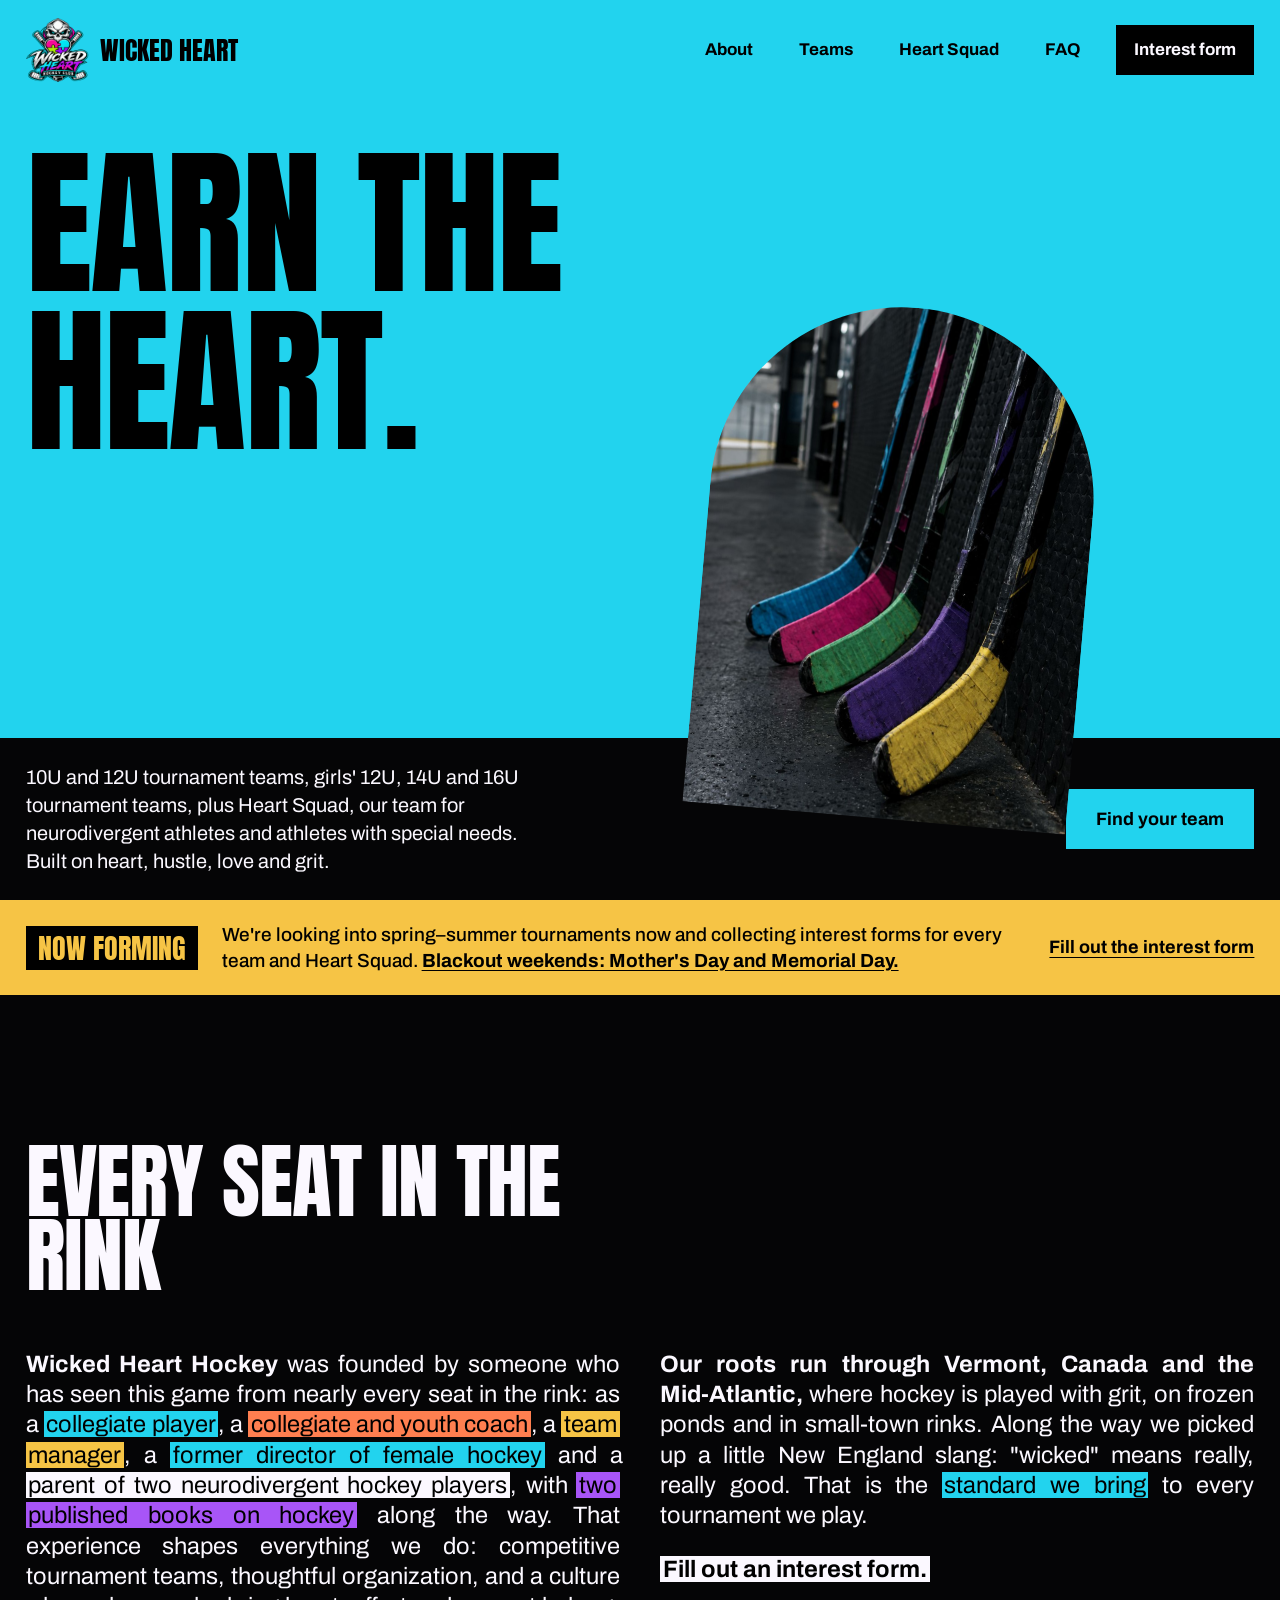
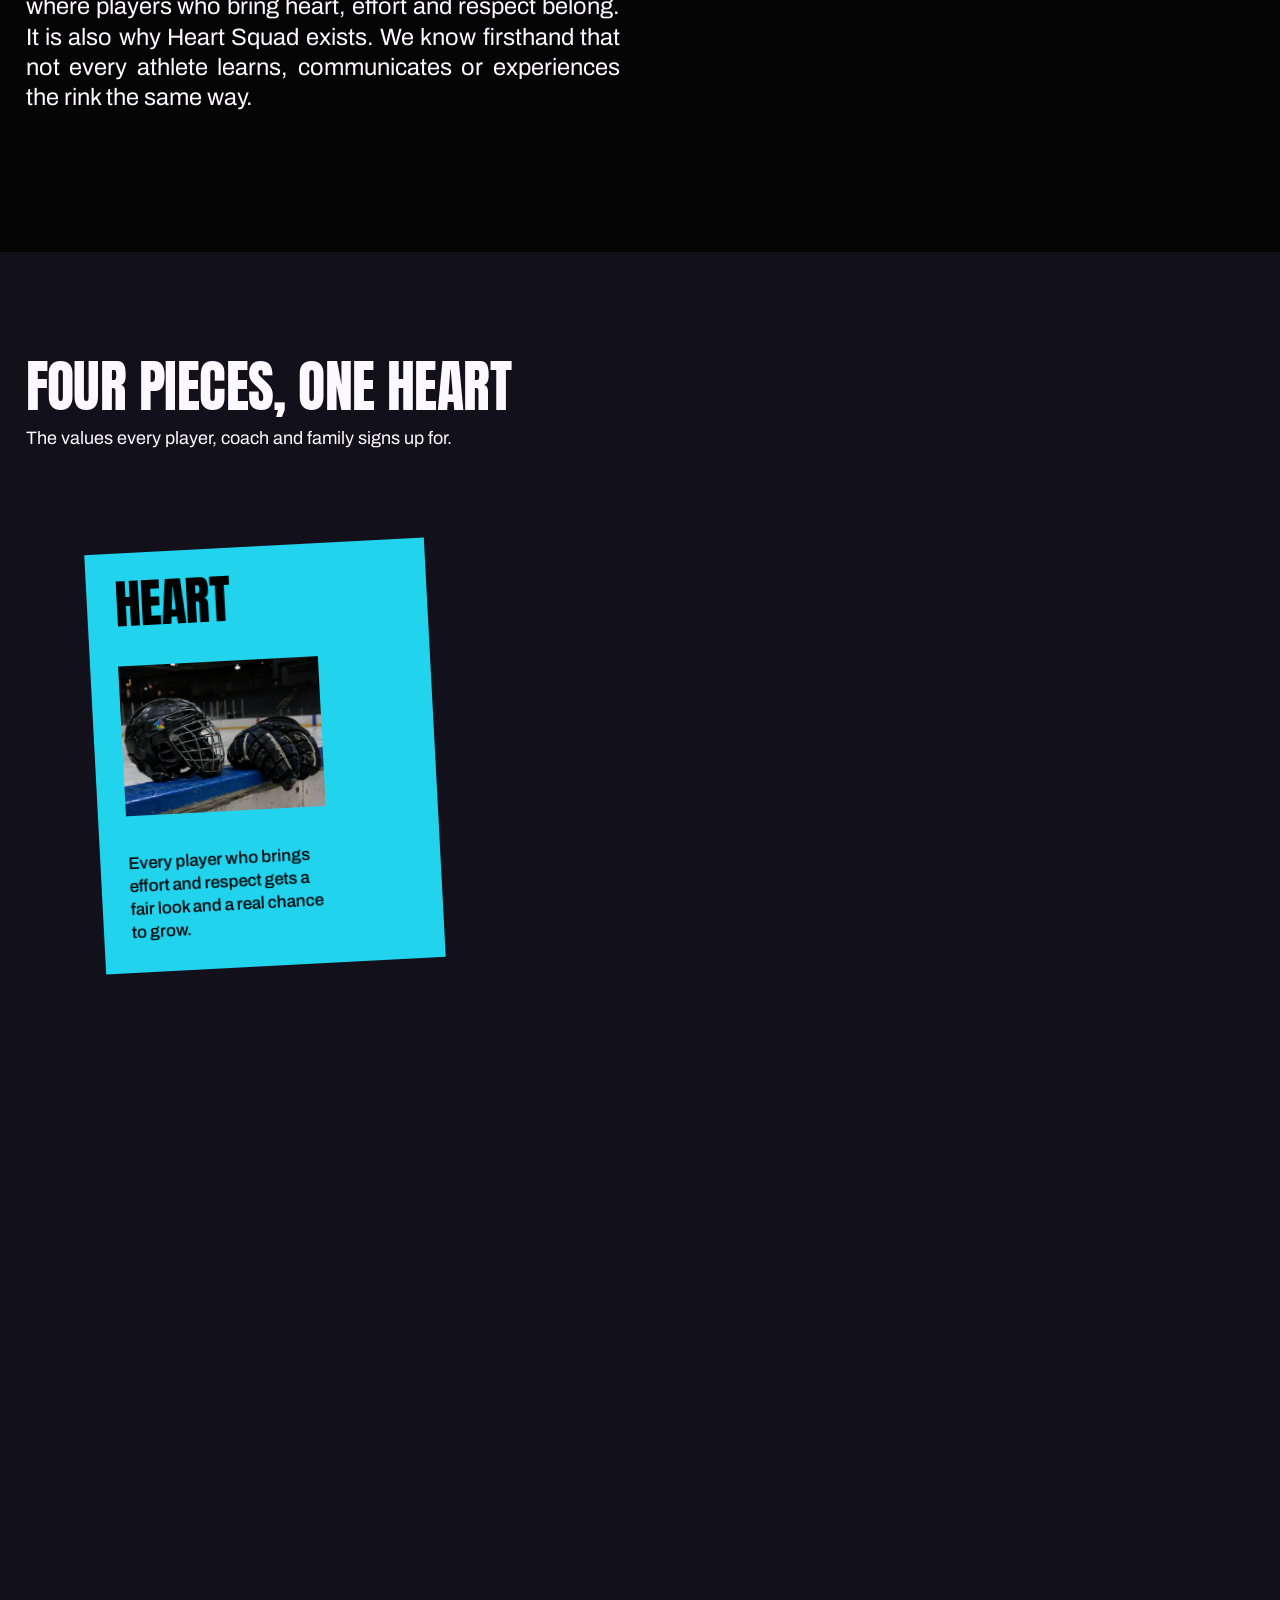
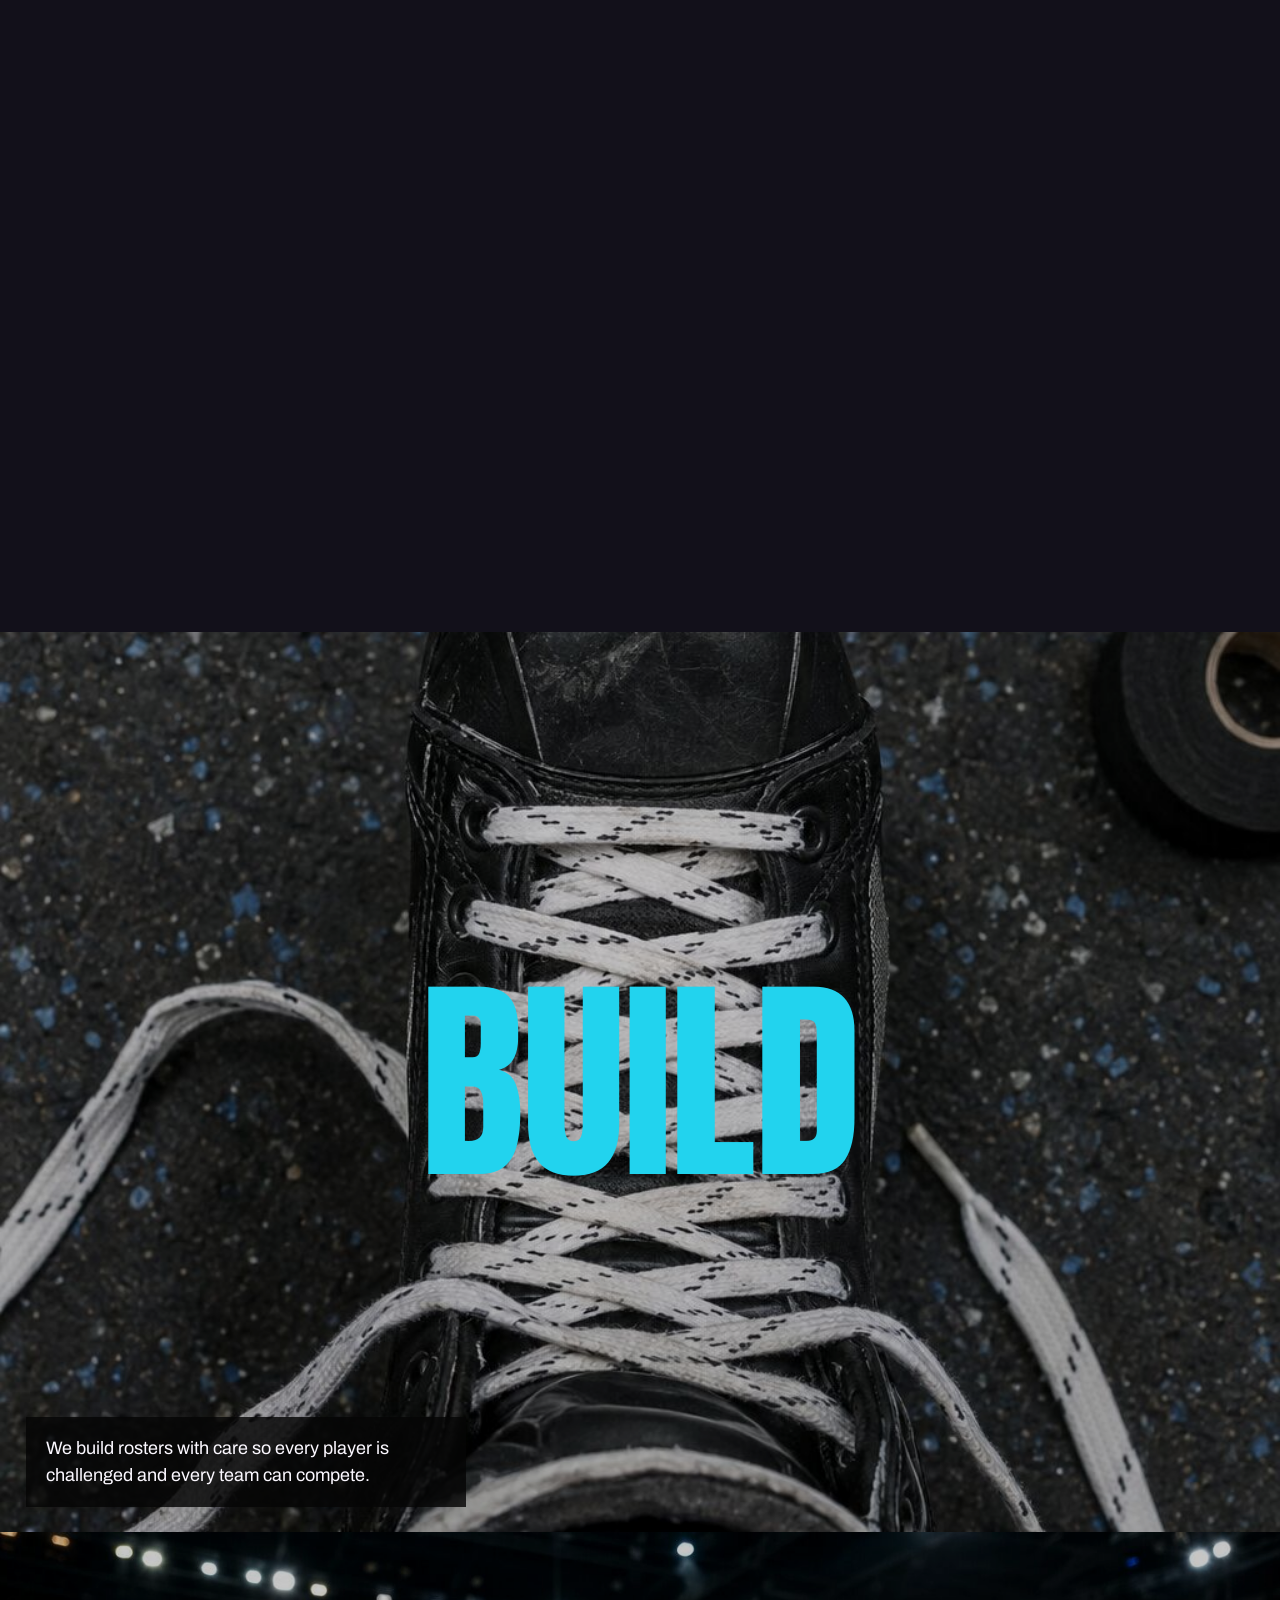
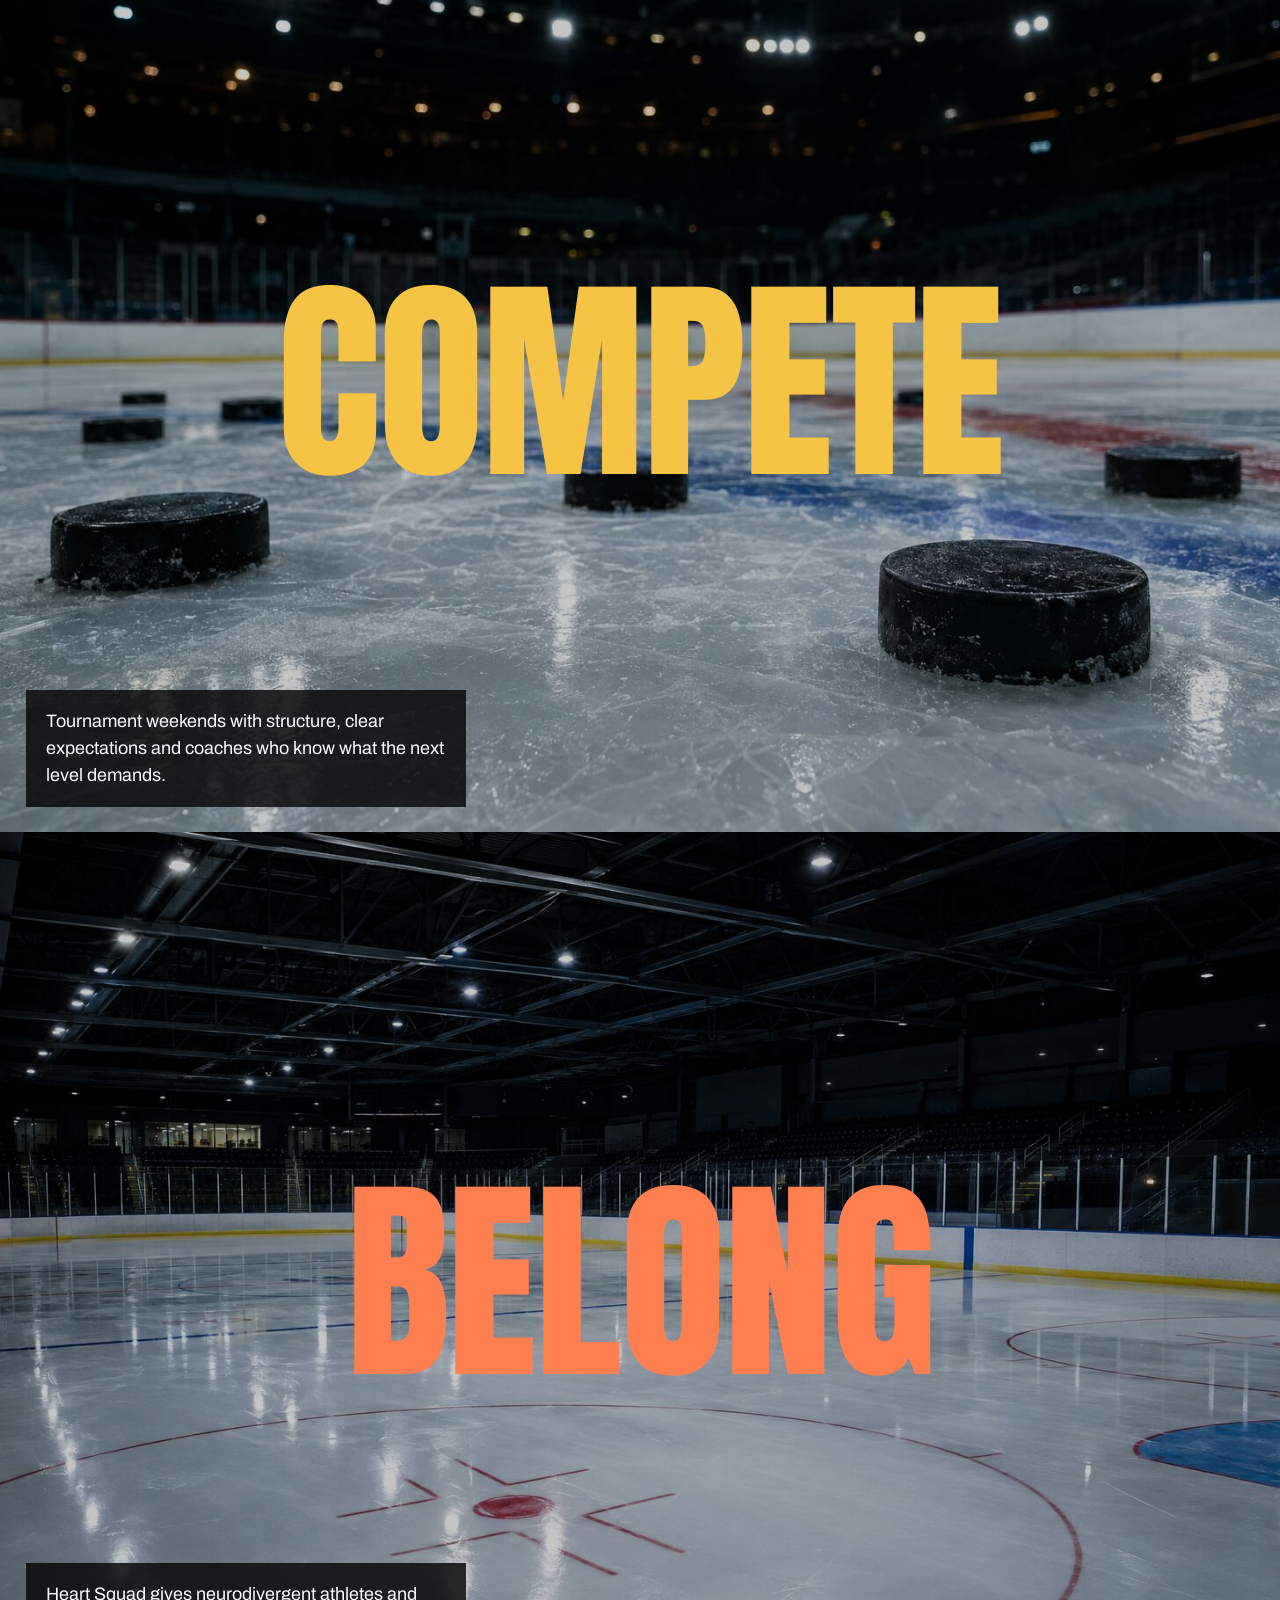
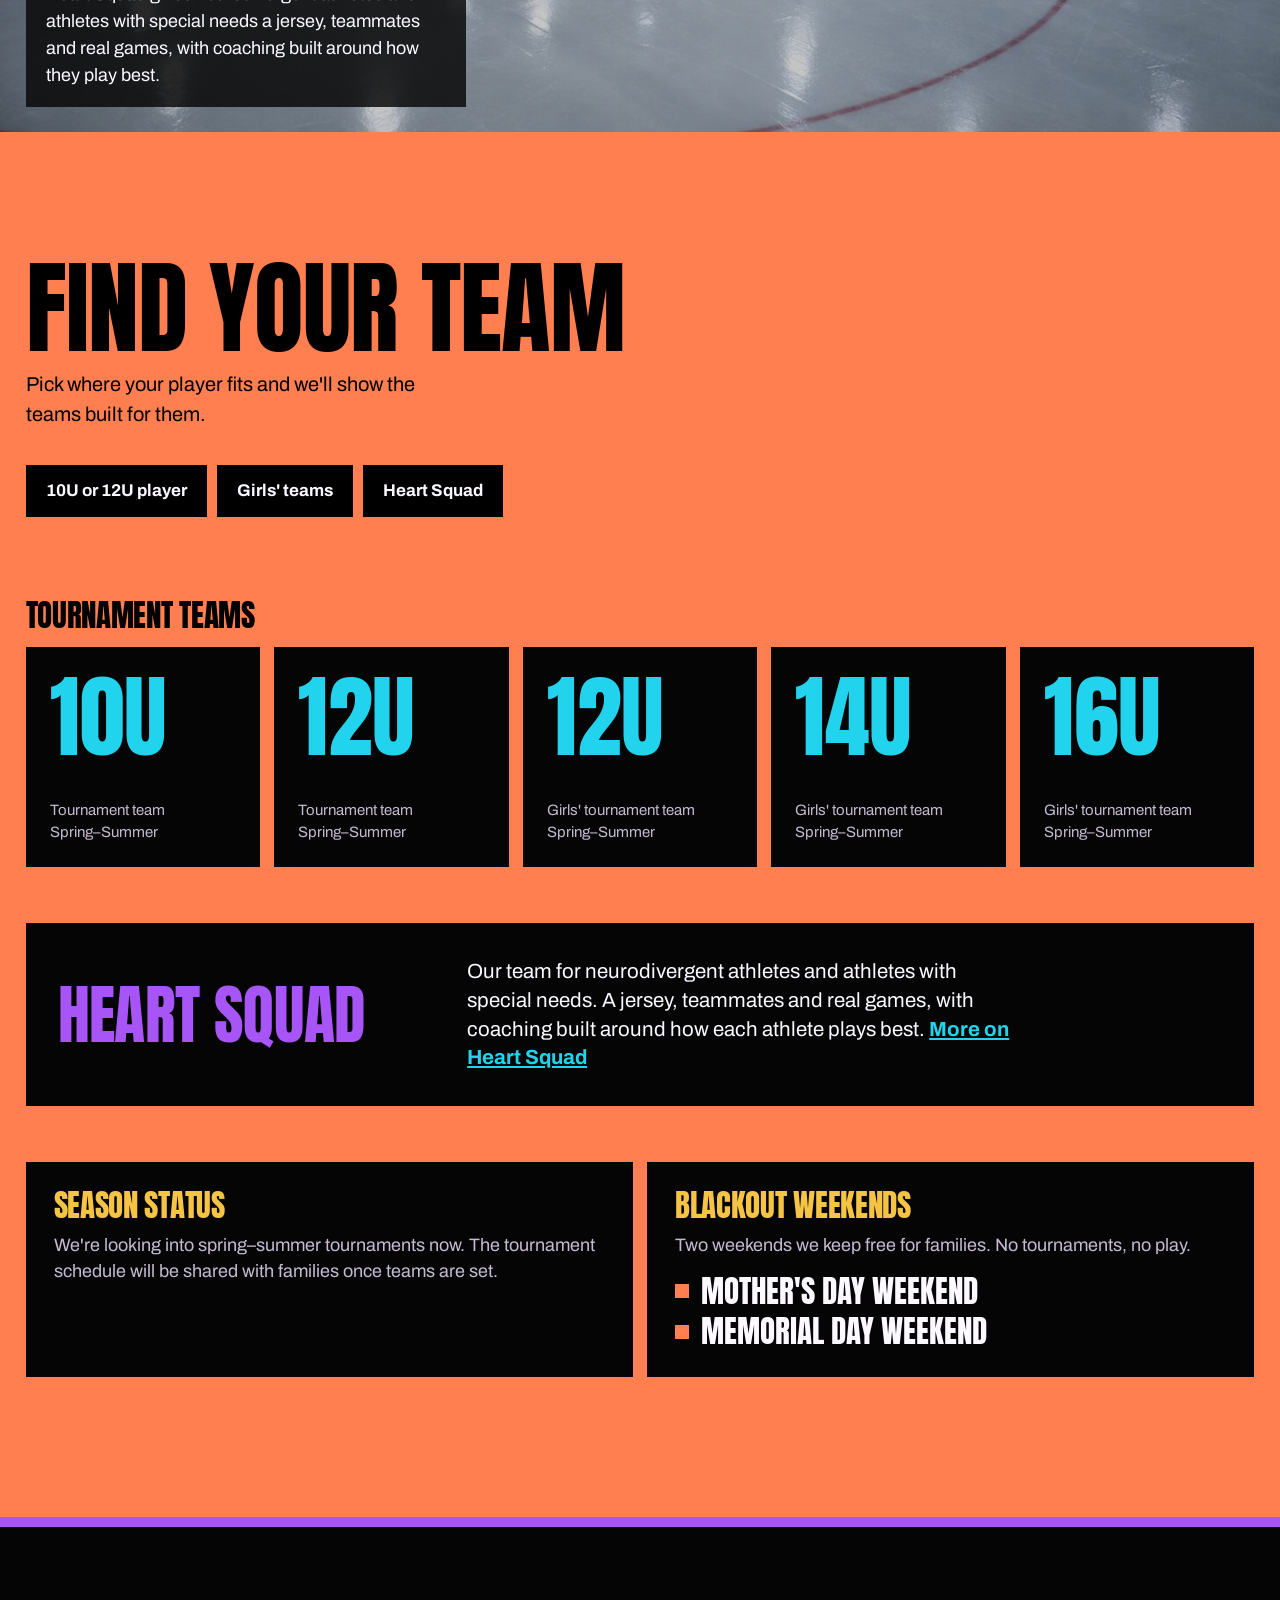
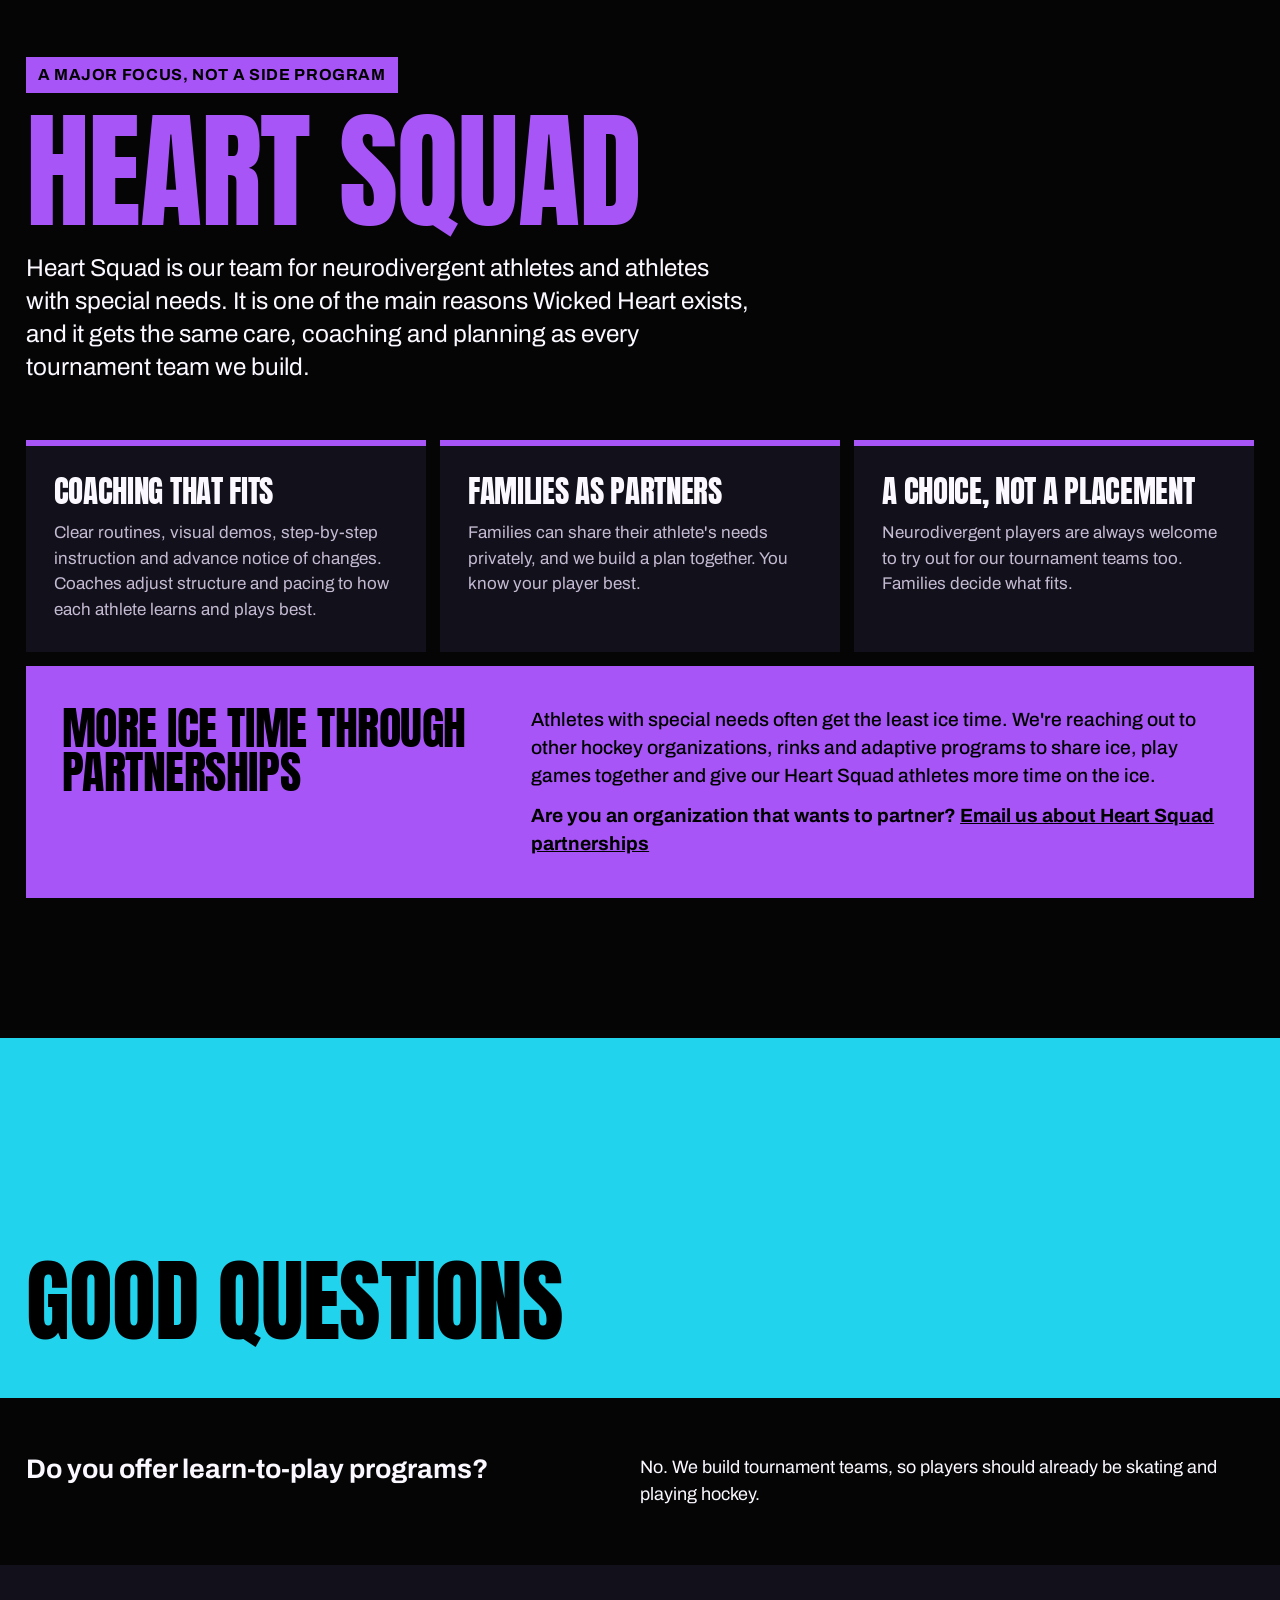
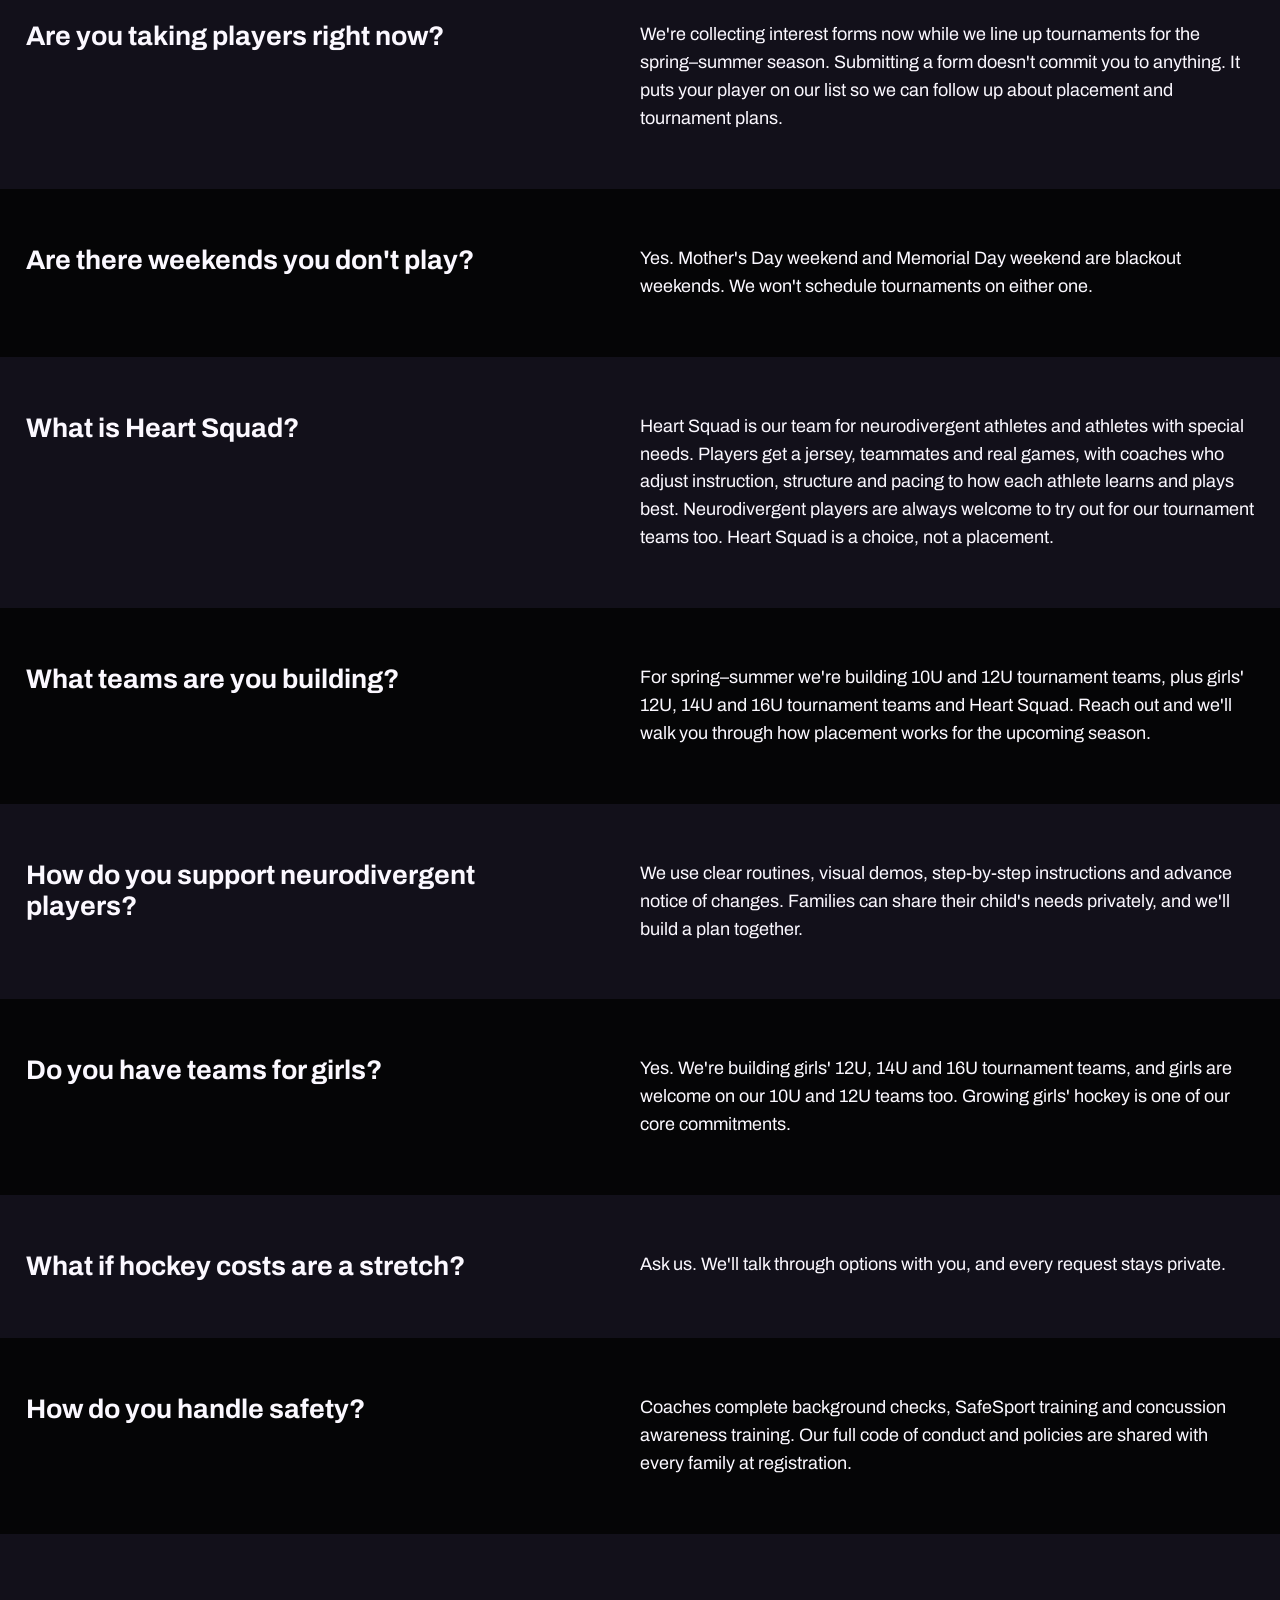
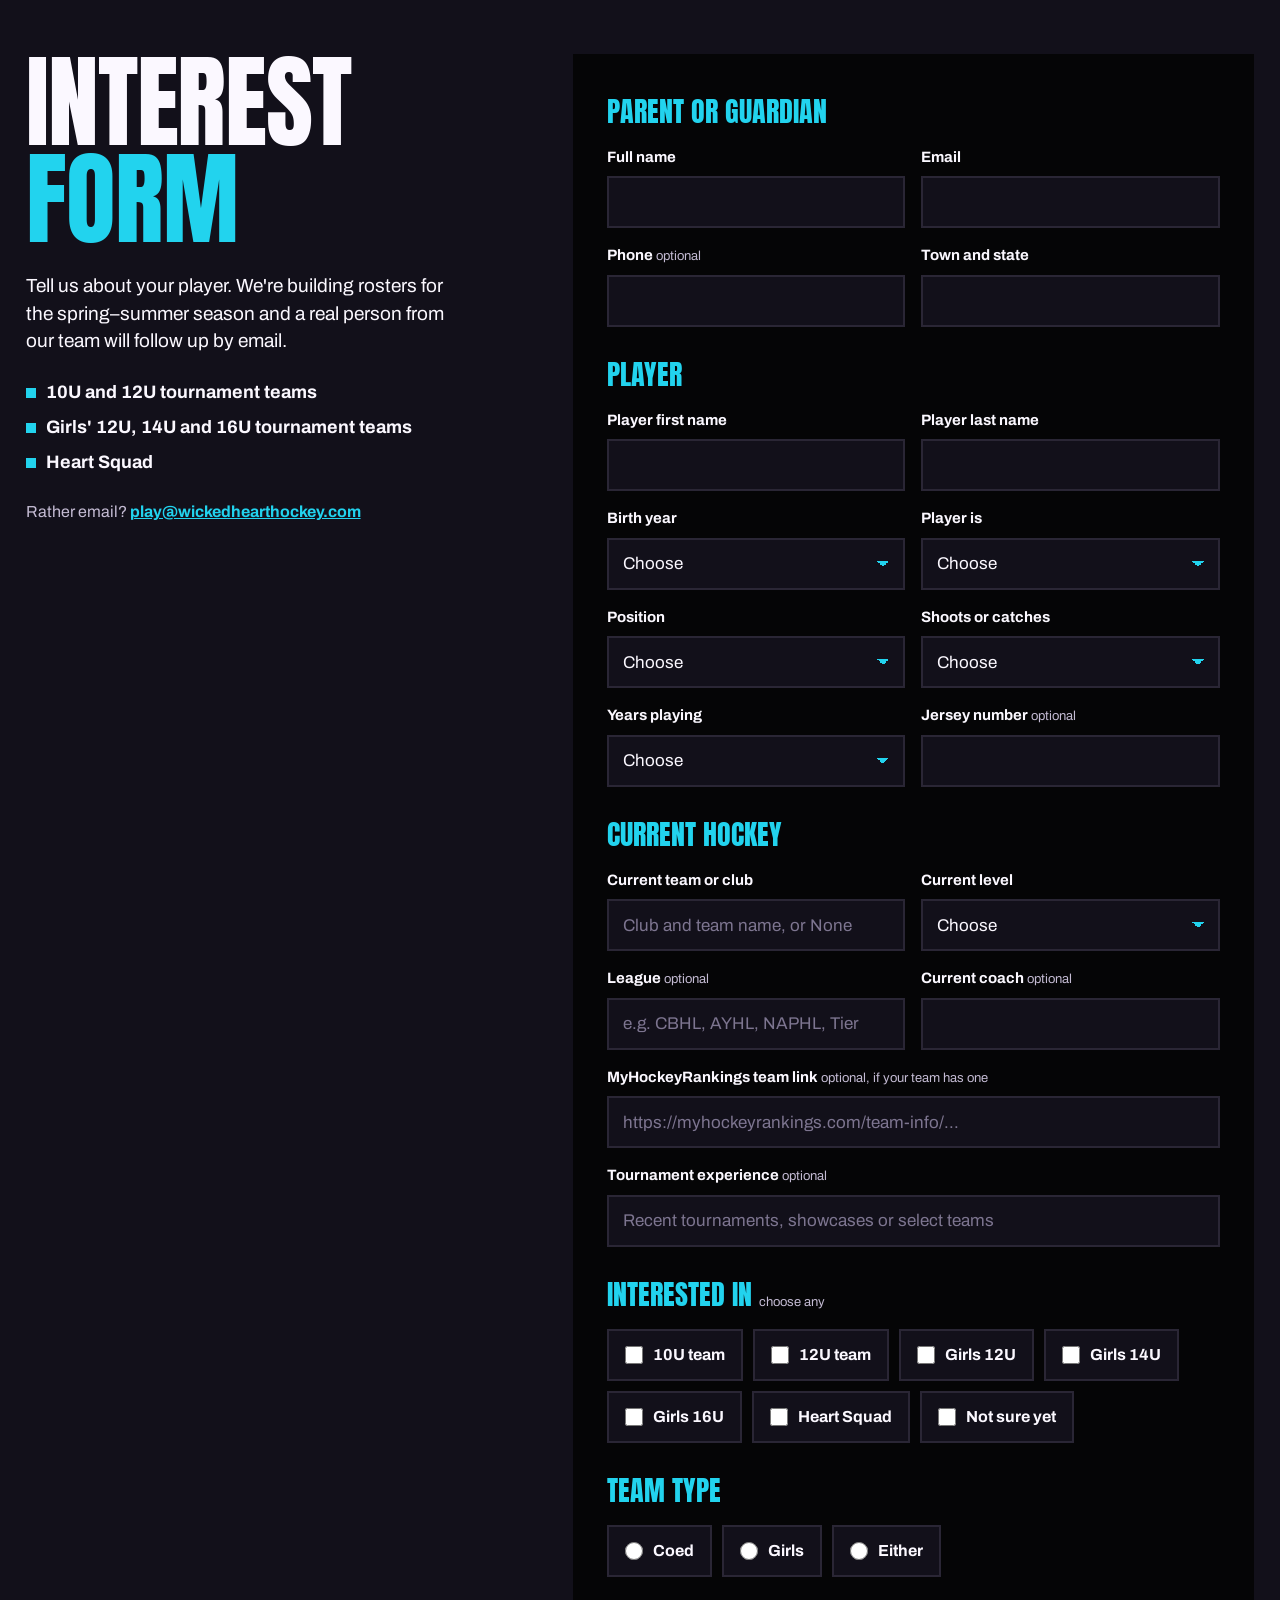
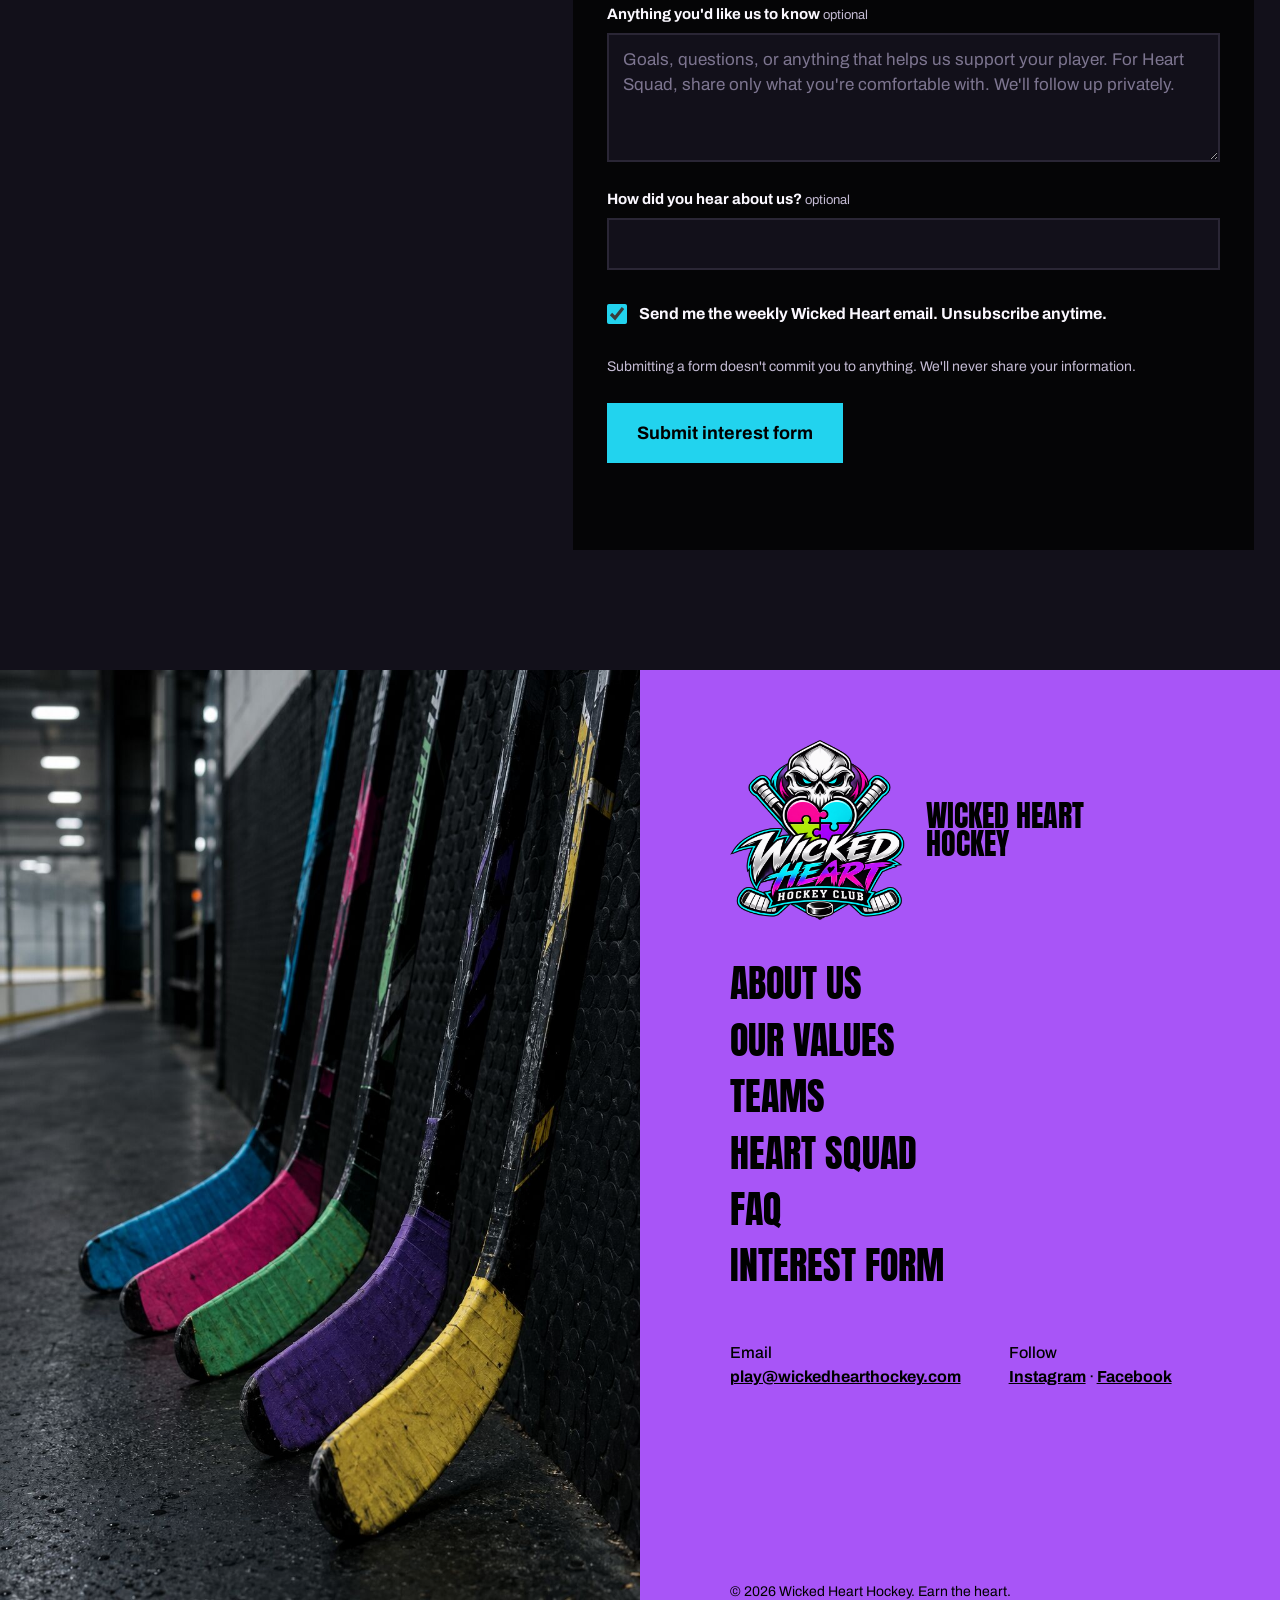
==== index.html @ 5fdd74ec "Interest form: weekly email opt-in and Google Sheet tracker hook Co-authored-by: Perplexity <noreply" ====
<!doctype html>
<html lang="en">
<head>
<meta charset="utf-8">
<meta name="viewport" content="width=device-width, initial-scale=1">
<title>Wicked Heart Hockey · Youth and girls' tournament teams and Heart Squad</title>
<meta name="description" content="Wicked Heart Hockey is an inclusive tournament hockey organization building 10U and 12U tournament teams and girls' 12U, 14U and 16U tournament teams, plus Heart Squad, our team for neurodivergent athletes and athletes with special needs.">
<link rel="icon" href="assets/favicon.png" type="image/png">
<link rel="apple-touch-icon" href="assets/apple-touch-icon.png">
<link rel="preconnect" href="https://fonts.googleapis.com">
<link rel="preconnect" href="https://fonts.gstatic.com" crossorigin>
<link href="https://fonts.googleapis.com/css2?family=Anton&family=Archivo:wght@400;500;700&display=swap" rel="stylesheet">
<link rel="stylesheet" href="styles.css?v=7">
</head>
<body>

<a class="skip" href="#main">Skip to content</a>

<header class="nav" id="top">
  <a class="brand" href="#top" aria-label="Wicked Heart Hockey home">
    <img src="assets/emblem.png" width="56" height="56" alt="">
    <span>Wicked Heart</span>
  </a>
  <nav aria-label="Main">
    <a href="#about">About</a>
    <a href="#programs">Teams</a>
    <a href="#heart-squad">Heart Squad</a>
    <a href="#faq">FAQ</a>
    <a class="nav-cta" href="#join">Interest form</a>
  </nav>
</header>

<main id="main">

<!-- HERO -->
<section class="hero" aria-labelledby="hero-title">
  <div class="hero-field">
    <h1 id="hero-title" class="hero-title"><span>Earn the</span><span>heart.</span></h1>
    <figure class="hero-photo shutter">
      <img src="assets/hero-sticks.jpg" width="1024" height="1536" alt="Youth hockey sticks with blades taped in bright colors">
    </figure>
  </div>
  <div class="hero-band">
    <p>10U and 12U tournament teams, girls' 12U, 14U and 16U tournament teams, plus Heart Squad, our team for neurodivergent athletes and athletes with special needs. Built on heart, hustle, love and grit.</p>
    <a class="btn btn-mag" href="#programs">Find your team</a>
  </div>
</section>

<!-- STATUS -->
<section class="status" aria-label="Where we are right now">
  <p class="status-tag">Now forming</p>
  <p class="status-copy">We're looking into spring–summer tournaments now and collecting interest forms for every team and Heart Squad. <a class="status-inline" href="#season">Blackout weekends: Mother's Day and Memorial Day.</a></p>
  <a class="status-link" href="#join">Fill out the interest form</a>
</section>

<!-- ABOUT THE OWNER -->
<section class="about" id="about" aria-labelledby="about-title">
  <h2 id="about-title" class="about-title">Every seat in the rink</h2>
  <div class="about-cols">
    <p><strong>Wicked Heart Hockey</strong> was founded by someone who has seen this game from nearly every seat in the rink: as a <mark class="hl-cyan">collegiate player</mark>, a <mark class="hl-grn">collegiate and youth coach</mark>, a <mark class="hl-gold">team manager</mark>, a <mark class="hl-cyan">former director of female hockey</mark> and a <mark class="hl-mag">parent of two neurodivergent hockey players</mark>, with <mark class="hl-vio">two published books on hockey</mark> along the way. That experience shapes everything we do: competitive tournament teams, thoughtful organization, and a culture where players who bring heart, effort and respect belong. It is also why Heart Squad exists. We know firsthand that not every athlete learns, communicates or experiences the rink the same way.</p>
    <p><strong>Our roots run through Vermont, Canada and the Mid&#8209;Atlantic,</strong> where hockey is played with grit, on frozen ponds and in small-town rinks. Along the way we picked up a little New England slang: "wicked" means really, really good. That is the <mark class="hl-cyan">standard we bring</mark> to every tournament we play.</p>
    <p class="about-close"><a href="#join"><mark class="hl-mag">Fill out an interest form.</mark></a></p>
  </div>
</section>

<!-- VALUES FAN -->
<section class="values" id="values" aria-labelledby="values-title">
  <div class="values-stage">
    <div class="values-head">
      <h2 id="values-title">Four pieces, one heart</h2>
      <p>The values every player, coach and family signs up for.</p>
    </div>
    <div class="fan">
      <article class="card c-cyan">
        <h3>Heart</h3>
        <img src="assets/gloves-helmet.jpg" width="1536" height="1024" alt="Youth hockey helmet and gloves resting on the boards" loading="lazy">
        <p>Every player who brings effort and respect gets a fair look and a real chance to grow.</p>
      </article>
      <article class="card c-mag">
        <h3>Hustle</h3>
        <img src="assets/ice-pucks.jpg" width="1536" height="1024" alt="Pucks scattered on fresh ice" loading="lazy">
        <p>We give full effort every shift, every game, and so do our coaches.</p>
      </article>
      <article class="card c-grn">
        <h3>Love</h3>
        <img src="assets/skates-bench.jpg" width="1536" height="1024" alt="Small hockey skates on a locker room bench beside tape rolls" loading="lazy">
        <p>Respect for teammates, opponents, officials, families and the game.</p>
      </article>
      <article class="card c-gold">
        <h3>Grit</h3>
        <img src="assets/net-empty.jpg" width="1536" height="1024" alt="An empty hockey net on clean morning ice" loading="lazy">
        <p>We make mistakes, learn from them, and get back up.</p>
      </article>
    </div>
  </div>
</section>

<!-- HOW: VERBS -->
<section class="verbs" aria-label="How we work: build, compete, belong">
  <div class="verb-panel">
    <img src="assets/laces-tying.jpg" width="1024" height="1536" alt="A skate being laced on a locker room mat" loading="lazy">
    <div class="verb-sticky"><h2 class="verb">Build</h2></div>
    <p class="verb-note">We build rosters with care so every player is challenged and every team can compete.</p>
  </div>
  <div class="verb-panel">
    <img src="assets/ice-pucks.jpg" width="1536" height="1024" alt="Pucks on the ice with arena lights behind" loading="lazy">
    <div class="verb-sticky"><h2 class="verb">Compete</h2></div>
    <p class="verb-note">Tournament weekends with structure, clear expectations and coaches who know what the next level demands.</p>
  </div>
  <div class="verb-panel">
    <img src="assets/zamboni-ice.jpg" width="1536" height="1024" alt="An empty rink with freshly resurfaced ice" loading="lazy">
    <div class="verb-sticky"><h2 class="verb">Belong</h2></div>
    <p class="verb-note">Heart Squad gives neurodivergent athletes and athletes with special needs a jersey, teammates and real games, with coaching built around how they play best.</p>
  </div>
</section>

<!-- PROGRAMS + LIVE THING -->
<section class="programs" id="programs" aria-labelledby="programs-title">
  <h2 id="programs-title" class="programs-title">Find your team</h2>
  <p class="programs-lede">Pick where your player fits and we'll show the teams built for them.</p>
  <div class="fit" role="group" aria-label="Where does your player fit">
    <button type="button" class="fit-btn" data-fit="youth" aria-pressed="false">10U or 12U player</button>
    <button type="button" class="fit-btn" data-fit="girls" aria-pressed="false">Girls' teams</button>
    <button type="button" class="fit-btn" data-fit="heart" aria-pressed="false">Heart Squad</button>
  </div>
  <p class="fit-result" aria-live="polite"></p>

  <div class="lineup">
    <h3 class="lineup-head">Tournament teams</h3>
    <ul class="levels">
      <li class="level" data-fits="youth"><span class="lv">10U</span><span class="lv-meta">Tournament team<br><span class="nw">Spring–Summer</span></span></li>
      <li class="level" data-fits="youth"><span class="lv">12U</span><span class="lv-meta">Tournament team<br><span class="nw">Spring–Summer</span></span></li>
      <li class="level" data-fits="girls"><span class="lv">12U</span><span class="lv-meta">Girls' tournament team<br><span class="nw">Spring–Summer</span></span></li>
      <li class="level" data-fits="girls"><span class="lv">14U</span><span class="lv-meta">Girls' tournament team<br><span class="nw">Spring–Summer</span></span></li>
      <li class="level" data-fits="girls"><span class="lv">16U</span><span class="lv-meta">Girls' tournament team<br><span class="nw">Spring–Summer</span></span></li>
    </ul>
    <div class="squad" data-fits="heart">
      <h3 class="squad-name">Heart Squad</h3>
      <p class="squad-copy">Our team for neurodivergent athletes and athletes with special needs. A jersey, teammates and real games, with coaching built around how each athlete plays best. <a href="#heart-squad">More on Heart Squad</a></p>
    </div>
  </div>

  <div class="season" id="season">
    <div class="season-now">
      <h3 class="lineup-head">Season status</h3>
      <p>We're looking into spring–summer tournaments now. The tournament schedule will be shared with families once teams are set.</p>
    </div>
    <div class="season-off">
      <h3 class="lineup-head">Blackout weekends</h3>
      <p>Two weekends we keep free for families. No tournaments, no play.</p>
      <ul class="blackout">
        <li><span class="bo-name">Mother's Day weekend</span></li>
        <li><span class="bo-name">Memorial Day weekend</span></li>
      </ul>
    </div>
  </div>
</section>

<!-- HEART SQUAD -->
<section class="hs" id="heart-squad" aria-labelledby="hs-title">
  <p class="hs-kicker">A major focus, not a side program</p>
  <h2 id="hs-title" class="hs-title">Heart Squad</h2>
  <p class="hs-lede">Heart Squad is our team for neurodivergent athletes and athletes with special needs. It is one of the main reasons Wicked Heart exists, and it gets the same care, coaching and planning as every tournament team we build.</p>
  <div class="hs-grid">
    <article class="hs-card">
      <h3>Coaching that fits</h3>
      <p>Clear routines, visual demos, step-by-step instruction and advance notice of changes. Coaches adjust structure and pacing to how each athlete learns and plays best.</p>
    </article>
    <article class="hs-card">
      <h3>Families as partners</h3>
      <p>Families can share their athlete's needs privately, and we build a plan together. You know your player best.</p>
    </article>
    <article class="hs-card">
      <h3>A choice, not a placement</h3>
      <p>Neurodivergent players are always welcome to try out for our tournament teams too. Families decide what fits.</p>
    </article>
  </div>
  <div class="hs-ice">
    <h3>More ice time through partnerships</h3>
    <p>Athletes with special needs often get the least ice time. We're reaching out to other hockey organizations, rinks and adaptive programs to share ice, play games together and give our Heart Squad athletes more time on the ice.</p>
    <p class="hs-ask">Are you an organization that wants to partner? <a href="mailto:play@wickedhearthockey.com?subject=Heart%20Squad%20partnership">Email us about Heart Squad partnerships</a></p>
  </div>
</section>

<!-- FAQ -->
<section class="faq" id="faq" aria-labelledby="faq-title">
  <div class="band band-head"><h2 id="faq-title">Good questions</h2></div>
  <div class="band"><h3>Do you offer learn-to-play programs?</h3><p>No. We build tournament teams, so players should already be skating and playing hockey.</p></div>
  <div class="band alt"><h3>Are you taking players right now?</h3><p>We're collecting interest forms now while we line up tournaments for the spring–summer season. Submitting a form doesn't commit you to anything. It puts your player on our list so we can follow up about placement and tournament plans.</p></div>
  <div class="band"><h3>Are there weekends you don't play?</h3><p>Yes. Mother's Day weekend and Memorial Day weekend are blackout weekends. We won't schedule tournaments on either one.</p></div>
  <div class="band alt"><h3>What is Heart Squad?</h3><p>Heart Squad is our team for neurodivergent athletes and athletes with special needs. Players get a jersey, teammates and real games, with coaches who adjust instruction, structure and pacing to how each athlete learns and plays best. Neurodivergent players are always welcome to try out for our tournament teams too. Heart Squad is a choice, not a placement.</p></div>
  <div class="band"><h3>What teams are you building?</h3><p>For spring–summer we're building 10U and 12U tournament teams, plus girls' 12U, 14U and 16U tournament teams and Heart Squad. Reach out and we'll walk you through how placement works for the upcoming season.</p></div>
  <div class="band alt"><h3>How do you support neurodivergent players?</h3><p>We use clear routines, visual demos, step-by-step instructions and advance notice of changes. Families can share their child's needs privately, and we'll build a plan together.</p></div>
  <div class="band"><h3>Do you have teams for girls?</h3><p>Yes. We're building girls' 12U, 14U and 16U tournament teams, and girls are welcome on our 10U and 12U teams too. Growing girls' hockey is one of our core commitments.</p></div>
  <div class="band alt"><h3>What if hockey costs are a stretch?</h3><p>Ask us. We'll talk through options with you, and every request stays private.</p></div>
  <div class="band"><h3>How do you handle safety?</h3><p>Coaches complete background checks, SafeSport training and concussion awareness training. Our full code of conduct and policies are shared with every family at registration.</p></div>
</section>

<!-- INTEREST FORM -->
<section class="join" id="join" aria-labelledby="join-title">
  <div class="join-intro">
    <h2 id="join-title" class="join-title"><span>Interest</span><span>form</span></h2>
    <p>Tell us about your player. We're building rosters for the spring–summer season and a real person from our team will follow up by email.</p>
    <ul class="join-points">
      <li>10U and 12U tournament teams</li>
      <li>Girls' 12U, 14U and 16U tournament teams</li>
      <li>Heart Squad</li>
    </ul>
    <p class="join-alt">Rather email? <a href="mailto:play@wickedhearthockey.com?subject=Question%20for%20Wicked%20Heart%20Hockey">play@wickedhearthockey.com</a></p>
  </div>

  <form class="iform" id="interest-form" action="https://api.web3forms.com/submit" method="POST" novalidate>
    <input type="hidden" name="access_key" value="e94993a8-abda-4c5a-8e32-c7b70a61166a">
    <input type="hidden" name="subject" value="New interest form: Wicked Heart Hockey">
    <input type="hidden" name="from_name" value="Wicked Heart Hockey website">
    <input type="hidden" name="redirect" value="https://wickedhearthockey.com/?sent=1#thanks">
    <input type="checkbox" name="botcheck" class="hp" tabindex="-1" autocomplete="off" aria-hidden="true">

    <fieldset>
      <legend>Parent or guardian</legend>
      <div class="row2">
        <label>Full name<input name="Parent name" type="text" autocomplete="name" required></label>
        <label>Email<input name="email" type="email" autocomplete="email" required></label>
      </div>
      <div class="row2">
        <label><span class="lb">Phone <span class="opt">optional</span></span><input name="Phone" type="tel" autocomplete="tel"></label>
        <label>Town and state<input name="Town and state" type="text" autocomplete="address-level2" required></label>
      </div>
    </fieldset>

    <fieldset>
      <legend>Player</legend>
      <div class="row2">
        <label>Player first name<input name="Player first name" type="text" required></label>
        <label>Player last name<input name="Player last name" type="text" required></label>
      </div>
      <div class="row2">
        <label>Birth year
          <select name="Birth year" required>
            <option value="">Choose</option>
            <option>2008</option><option>2009</option><option>2010</option><option>2011</option><option>2012</option><option>2013</option><option>2014</option><option>2015</option><option>2016</option><option>2017</option><option>2018</option><option>2019</option>
          </select>
        </label>
        <label>Player is
          <select name="Player gender" required>
            <option value="">Choose</option>
            <option>Boy</option><option>Girl</option><option>Prefer not to say</option>
          </select>
        </label>
      </div>
      <div class="row2">
        <label>Position
          <select name="Position" required>
            <option value="">Choose</option>
            <option>Forward</option><option>Defense</option><option>Goalie</option><option>Plays multiple</option>
          </select>
        </label>
        <label>Shoots or catches
          <select name="Shoots" required>
            <option value="">Choose</option>
            <option>Left</option><option>Right</option>
          </select>
        </label>
      </div>
      <div class="row2">
        <label>Years playing
          <select name="Years playing" required>
            <option value="">Choose</option>
            <option>1–2</option><option>3–4</option><option>5–6</option><option>7+</option>
          </select>
        </label>
        <label><span class="lb">Jersey number <span class="opt">optional</span></span><input name="Jersey number" type="text" inputmode="numeric" maxlength="3"></label>
      </div>
    </fieldset>

    <fieldset>
      <legend>Current hockey</legend>
      <div class="row2">
        <label>Current team or club<input name="Current team" type="text" placeholder="Club and team name, or None" required></label>
        <label>Current level
          <select name="Current level" required>
            <option value="">Choose</option>
            <option>AAA</option><option>AA</option><option>A</option><option>B</option><option>House or rec</option><option>Adaptive or special needs program</option><option>Not on a team right now</option>
          </select>
        </label>
      </div>
      <div class="row2">
        <label><span class="lb">League <span class="opt">optional</span></span><input name="League" type="text" placeholder="e.g. CBHL, AYHL, NAPHL, Tier"></label>
        <label><span class="lb">Current coach <span class="opt">optional</span></span><input name="Current coach" type="text"></label>
      </div>
      <label class="full" id="mhr-wrap"><span class="lb">MyHockeyRankings team link <span class="opt" id="mhr-opt">optional, if your team has one</span></span><input name="MyHockeyRankings link" id="mhr" type="text" inputmode="url" placeholder="https://myhockeyrankings.com/team-info/..."></label>
      <label class="full"><span class="lb">Tournament experience <span class="opt">optional</span></span><input name="Tournament experience" type="text" placeholder="Recent tournaments, showcases or select teams"></label>
    </fieldset>

    <fieldset class="chips">
      <legend>Interested in <span class="opt">choose any</span></legend>
      <label class="chip"><input type="checkbox" name="Interested in" value="10U team">10U team</label>
      <label class="chip"><input type="checkbox" name="Interested in" value="12U team">12U team</label>
      <label class="chip"><input type="checkbox" name="Interested in" value="Girls 12U">Girls 12U</label>
      <label class="chip"><input type="checkbox" name="Interested in" value="Girls 14U">Girls 14U</label>
      <label class="chip"><input type="checkbox" name="Interested in" value="Girls 16U">Girls 16U</label>
      <label class="chip"><input type="checkbox" name="Interested in" value="Heart Squad">Heart Squad</label>
      <label class="chip"><input type="checkbox" name="Interested in" value="Not sure yet">Not sure yet</label>
    </fieldset>

    <fieldset class="chips">
      <legend>Team type</legend>
      <label class="chip"><input type="radio" name="Team type" value="Coed" required>Coed</label>
      <label class="chip"><input type="radio" name="Team type" value="Girls">Girls</label>
      <label class="chip"><input type="radio" name="Team type" value="Either">Either</label>
    </fieldset>

    <label class="full"><span class="lb">Anything you'd like us to know <span class="opt">optional</span></span>
      <textarea name="Notes" rows="4" placeholder="Goals, questions, or anything that helps us support your player. For Heart Squad, share only what you're comfortable with. We'll follow up privately."></textarea>
    </label>

    <label class="full"><span class="lb">How did you hear about us? <span class="opt">optional</span></span><input name="How they heard" type="text"></label>

    <label class="consent"><input type="checkbox" name="Email updates" value="Yes" checked><span>Send me the weekly Wicked Heart email. Unsubscribe anytime.</span></label>

    <p class="form-note">Submitting a form doesn't commit you to anything. We'll never share your information.</p>
    <button class="btn btn-mag" type="submit">Submit interest form</button>
    <p class="form-status" role="status" aria-live="polite"></p>
  </form>
</section>

</main>

<footer class="foot">
  <div class="foot-photo"><img src="assets/hero-sticks.jpg" width="1024" height="1536" alt="Taped hockey stick blades in every color" loading="lazy"></div>
  <div class="foot-menu">
    <a class="foot-logo" href="#top" aria-label="Wicked Heart Hockey, back to top"><img src="assets/emblem.png" width="180" height="180" alt="Wicked Heart Hockey Club emblem"><span>Wicked Heart<br>Hockey</span></a>
    <nav aria-label="Footer">
      <a href="#about">About us</a>
      <a href="#values">Our values</a>
      <a href="#programs">Teams</a>
      <a href="#heart-squad">Heart Squad</a>
      <a href="#faq">FAQ</a>
      <a href="#join">Interest form</a>
    </nav>
    <div class="foot-blocks">
      <p>Email<br><a href="mailto:play@wickedhearthockey.com">play@wickedhearthockey.com</a></p>
      <p>Follow<br><a href="https://www.instagram.com/wickedhearthockeyclub" target="_blank" rel="noopener">Instagram</a> · <a href="https://www.facebook.com/wickedhearthockeyclub" target="_blank" rel="noopener">Facebook</a></p>
    </div>
    <p class="legal">© 2026 Wicked Heart Hockey. Earn the heart.</p>
  </div>
</footer>

<script src="main.js?v=8"></script>
</body>
</html>
---- styles.css ----
:root{
  --bg:#050506; --ink:#fbf8ff; --soft:#c4bbd3; --raise:#12101a;
  --cyan:#22d3ee; --mag:#ec4899; --grn:#ff7f50; --vio:#a855f7; /* taste-skill-ignore: Puck It brand violet */ --gold:#f6c445;
  --display:"Anton", Impact, "Arial Narrow", sans-serif;
  --text:"Archivo", Arial, Helvetica, sans-serif;
  --m:clamp(16px, 2vw, 28px);
  --ease:cubic-bezier(.2,.7,.1,1);
}
*{box-sizing:border-box;margin:0;padding:0}
html{scroll-behavior:smooth;-webkit-text-size-adjust:100%}
body{background:var(--bg);color:var(--ink);font-family:var(--text);font-size:18px;line-height:1.5;overflow-x:hidden}
img{display:block;max-width:100%;height:auto}
a{color:inherit}
:focus-visible{outline:3px solid var(--gold);outline-offset:3px}
.sr-only{position:absolute;width:1px;height:1px;overflow:hidden;clip:rect(0 0 0 0);white-space:nowrap}
.skip{position:absolute;left:-999px;top:8px;background:var(--gold);color:#000;padding:10px 14px;z-index:50}
.skip:focus{left:8px}
h1,h2,h3{font-family:var(--display);font-weight:400;text-transform:uppercase;letter-spacing:-.01em;line-height:.9}

/* buttons */
.btn{display:inline-flex;align-items:center;justify-content:center;min-height:60px;padding:0 30px;font-family:var(--text);font-weight:700;font-size:18px;text-decoration:none;color:#000;border:0;cursor:pointer;transition:transform .18s var(--ease), background-color .18s}
.btn:hover{transform:translateY(-3px)}
.btn:active{transform:translateY(1px) scale(.98)}
.btn-mag{background:var(--cyan)} .btn-mag:hover{background:#67e8f9}
.btn-cyan{background:var(--cyan)} .btn-cyan:hover{background:#67e8f9}

/* nav */
.nav{position:absolute;top:0;left:0;right:0;z-index:20;display:flex;justify-content:space-between;align-items:center;padding:18px var(--m)}
.brand{display:flex;align-items:center;gap:10px;text-decoration:none;font-family:var(--display);font-size:26px;text-transform:uppercase;color:#000}
.brand img{width:64px;height:64px;display:block}
.nav nav{display:flex;gap:26px;align-items:center}
.nav nav a{text-decoration:none;font-weight:700;color:#000;font-size:17px;transition:opacity .15s}
.nav nav a:hover{opacity:.6}
.nav nav a:not(.nav-cta){background:var(--cyan);padding:8px 10px}
.nav .nav-cta{background:#000;color:var(--ink);padding:12px 18px}
.nav .nav-cta:hover{opacity:1;background:#1d1a26}

/* hero */
.hero{position:relative;isolation:isolate;min-height:100svh;display:grid;grid-template-rows:82fr 18fr;overflow:hidden}
.hero-field{background:var(--cyan);position:relative}
.hero-title{position:relative;z-index:1;color:#000;font-size:clamp(80px,12.6vw,200px);line-height:.98;padding:16vh var(--m) 0;display:flex;flex-direction:column}
.hero-photo{position:absolute;z-index:2;right:15vw;bottom:-9vh;width:30vw;aspect-ratio:3/4;transform:rotate(5deg)}
.hero-photo img{width:100%;height:100%;object-fit:cover;border-radius:999px 999px 0 0;aspect-ratio:3/4}
.hero-band{background:var(--bg);display:flex;align-items:center;justify-content:space-between;gap:24px;padding:20px var(--m) 20px;position:relative;z-index:1}
.hero-band .btn{position:relative;z-index:3}
.hero-band p{max-width:46ch;font-size:20px;line-height:1.4}

/* about */
.about{padding:150px var(--m) 140px}
.about-title{font-size:clamp(48px,6.4vw,104px);margin-bottom:56px;max-width:14ch}
.about-cols{columns:2;column-gap:40px;font-size:clamp(20px,1.85vw,28px);line-height:1.28;color:var(--ink)}
.about-cols p{text-align:justify;hyphens:auto;break-inside:avoid}
.about-cols strong{font-weight:700}
.about-cols p+p{margin-top:1em}
mark{color:#000;padding:0 .12em;-webkit-box-decoration-break:clone;box-decoration-break:clone}
.hl-cyan{background:var(--cyan)} .hl-mag{background:#fbf8ff} .hl-grn{background:var(--grn)} .hl-gold{background:var(--gold)} .hl-vio{background:var(--vio)}
.about-close{margin-top:1em;text-align:left!important;font-weight:700}
.about-close a{text-decoration:none}
.about-close a:hover mark{background:var(--ink)}

/* values fan */
.values{position:relative;height:220svh;background:var(--raise)}
.values-stage{position:sticky;top:0;height:100svh;overflow:hidden;padding:110px var(--m) 40px}
.values-head{max-width:900px}
.values-head h2{font-size:clamp(40px,4.4vw,68px)}
.values-head p{margin-top:12px;font-size:18px}
.fan{position:absolute;left:50%;top:56%;width:1090px;height:420px;transform:translate(-50%,-50%)}
.card{position:absolute;top:0;width:340px;height:420px;padding:28px;color:#000;display:flex;flex-direction:column;justify-content:space-between;transition:transform .7s var(--ease), opacity .5s;will-change:transform}
.card h3{font-size:52px;max-width:200px}
.card img{width:200px;aspect-ratio:4/3;object-fit:cover}
.card p{font-size:17px;line-height:1.35;max-width:200px;font-weight:500}
.c-cyan{background:var(--cyan)} .c-mag{background:var(--vio)} .c-grn{background:var(--grn)} .c-gold{background:var(--gold)}
.card:nth-child(1){left:0;transform:rotate(-3deg)}
.card:nth-child(2){left:250px;transform:rotate(2deg)}
.card:nth-child(3){left:500px;transform:rotate(-2deg)}
.card:nth-child(4){left:750px;transform:rotate(3deg)}
.js .card.pending{transform:translateY(110vh) rotate(8deg);opacity:0}
.js .card:nth-child(1).pending{transform:none;opacity:1}

/* verbs */
.verb-panel{position:relative;height:100svh;overflow:hidden;background:#000}
.verb-panel>img{position:absolute;inset:0;width:100%;height:100%;object-fit:cover;opacity:.78;transform:scale(1.06);transition:transform 6s linear}
.verb-panel.in>img{transform:scale(1)}
.verb-sticky{position:absolute;inset:0;display:flex;align-items:center;justify-content:center}
.verb{font-size:clamp(96px,17vw,300px);color:var(--ink);line-height:1}
.verb-panel:nth-child(1) .verb{color:var(--cyan)}
.verb-panel:nth-child(2) .verb{color:var(--gold)}
.verb-panel:nth-child(3) .verb{color:var(--grn)}
.verb-note{position:absolute;left:var(--m);bottom:var(--m);max-width:44ch;font-size:18px;background:rgba(5,5,6,.82);padding:18px 20px}

/* programs */
.programs{background:var(--grn);color:#000;padding:130px var(--m) 140px}
.programs-title{font-size:clamp(56px,8vw,128px)}
.programs-lede{font-size:20px;margin-top:14px;max-width:40ch}
.fit{display:flex;flex-wrap:wrap;gap:10px;margin-top:36px}
.fit-btn{font:700 17px var(--text);background:#000;color:var(--ink);border:0;min-height:52px;padding:0 20px;cursor:pointer;transition:transform .15s var(--ease), background-color .15s}
.fit-btn:hover{transform:translateY(-2px)}
.fit-btn[aria-pressed="true"]{background:var(--cyan);color:#000}
.fit-result{min-height:1.5em;margin-top:18px;font-size:18px;font-weight:700}
.fit-result a{color:#000}
.lineup{margin-top:40px}
.lineup-head{font-family:var(--display);font-weight:400;text-transform:uppercase;font-size:clamp(26px,2.4vw,36px);margin:56px 0 18px}
.lineup-head:first-child{margin-top:12px}
.levels{list-style:none;margin:0;padding:0;display:grid;grid-template-columns:repeat(5,1fr);gap:14px}
.level,.squad{background:#050506;color:#fbf8ff;transition:opacity .25s,transform .25s,box-shadow .25s}
.level{padding:26px 24px 24px;display:flex;flex-direction:column;justify-content:space-between;min-height:220px}
.lv{font-family:var(--display);font-size:clamp(72px,7vw,112px);line-height:1;color:var(--cyan)}
.lv-meta{font-size:15px;line-height:1.45;color:#c4bbd3;margin-top:24px}
.nw{white-space:nowrap}
.squad{margin-top:56px;padding:34px 32px;display:grid;grid-template-columns:minmax(220px,1fr) 2fr;gap:32px;align-items:center}
.squad-name{font-weight:400;font-family:var(--display);text-transform:uppercase;font-size:clamp(48px,5vw,80px);line-height:1;color:var(--vio)}
.squad-copy{font-size:clamp(18px,1.6vw,23px);line-height:1.4;max-width:46ch}
.lineup.filtering [data-fits]:not(.match){opacity:.3}
.lineup [data-fits].match{outline:4px solid var(--cyan);outline-offset:-4px}

/* faq */
.faq .band{display:grid;grid-template-columns:5fr 1fr 6fr;padding:56px var(--m);background:var(--bg)}
.faq .band.alt{background:var(--raise)}
.faq .band h3{grid-column:1;font-family:var(--text);text-transform:none;font-weight:700;font-size:clamp(24px,2.1vw,32px);line-height:1.15;letter-spacing:0}
.faq .band p{grid-column:3;font-size:18px;line-height:1.55}
.faq .band-head{background:var(--cyan);color:#000;min-height:40svh;display:flex;align-items:flex-end}
.faq .band-head h2{font-size:clamp(56px,7vw,120px)}

/* cta */
.cta{min-height:100svh;background:var(--bg);display:flex;flex-direction:column;justify-content:space-between;align-items:center;padding:40px var(--m) 32px;text-align:center}
.cta-title{display:contents}
.cta-title span{font-family:var(--display);font-size:clamp(96px,11vw,170px);line-height:1;color:var(--ink)}
.cta-title span:last-child{color:var(--cyan)}
.cta-row{display:flex;align-items:center;gap:40px}
.cta-row .btn{min-width:220px}
.or{color:var(--soft);font-size:18px}
.cta-note{color:var(--soft);font-size:16px}
.cta-title span:first-child{order:0}.cta-mid{order:1}.cta-title span:last-child{order:2}
.cta-mid{display:flex;flex-direction:column;align-items:center;gap:20px}

/* footer */
.foot{display:grid;grid-template-columns:1fr 1fr;min-height:100svh;background:var(--vio);color:#000}
.foot-photo{overflow:hidden}
.foot-photo img{width:100%;height:100%;object-fit:cover;object-position:50% 70%}
.foot-menu{padding:70px var(--m) 28px 7vw;display:flex;flex-direction:column}
.foot-logo{display:flex;align-items:center;gap:16px;margin-bottom:44px;text-decoration:none;font-family:var(--display);text-transform:uppercase;font-size:30px;line-height:.95}
.foot-logo img{width:180px;height:180px;display:block}
.foot-menu nav{display:flex;flex-direction:column;gap:18px}
.foot-menu nav a{font-family:var(--display);text-transform:uppercase;font-size:clamp(34px,3vw,52px);line-height:1;text-decoration:none;transition:transform .2s var(--ease), opacity .2s}
.foot-menu nav:hover a{opacity:.55}
.foot-menu nav a:hover{opacity:1;transform:translateX(12px)}
.foot-blocks{display:flex;gap:48px;margin-top:56px;font-size:16px;font-weight:500}
.foot-blocks a{font-weight:700}
.legal{margin-top:auto;padding-top:40px;font-size:14px}

/* reveal */
.js .rv{opacity:0;transform:translateY(24px);transition:opacity .7s var(--ease), transform .7s var(--ease)}
.js .rv.in{opacity:1;transform:none}
.shutter img{clip-path:inset(100% 0 0 0);transform:scale(1.12);transition:clip-path 1.1s var(--ease), transform 1.4s var(--ease)}
.shutter.open img{clip-path:inset(0 0 0 0);transform:scale(1)}

@media (prefers-reduced-motion:reduce){
  *{transition:none!important;scroll-behavior:auto!important}
  .js .rv{opacity:1;transform:none}
  .shutter img{clip-path:none;transform:none}
  .js .card.pending{transform:none;opacity:1}
}

/* tablet */
@media (max-width:1180px){
  .hero-photo{right:var(--m);bottom:22vh;width:34vw}
  .values{height:auto}
  .values-stage{position:static;height:auto;padding:110px 0 100px}
  .values-head{padding:0 var(--m)}
  .fan{position:static;transform:none;width:auto;height:auto;display:flex;gap:16px;overflow-x:auto;scroll-snap-type:x mandatory;padding:36px var(--m) 10px}
  .card{position:relative;left:auto!important;transform:none!important;opacity:1!important;flex:0 0 min(82vw,340px);scroll-snap-align:start}
}
/* phone */
@media (max-width:760px){
  body{font-size:17px}
  .nav nav a:not(.nav-cta){display:none}
  .brand{font-size:22px}
  .hero{grid-template-rows:74fr 26fr}
  .hero-title{font-size:19vw;padding-top:15vh}
  .hero-photo{width:54vw;right:-8vw;top:auto;bottom:4vh}

  .hero-band{flex-direction:column;align-items:stretch;justify-content:center;padding:22px 16px}
  .hero-band p{font-size:18px}
  .hero-band .btn{width:100%}
  .about{padding:100px 18px}
  .about-cols{columns:1;font-size:20px;line-height:1.3}
  .about-cols p{text-align:left;hyphens:manual}
  .about-close{margin-top:24px}
  .about-close a{display:block}
  .verb{font-size:24vw}
  .verb-note{left:0;right:0;bottom:0;max-width:none;font-size:16px;padding:18px 16px}
  .programs{padding:90px 16px 100px}
  .programs-title{font-size:15vw}
  .levels{grid-template-columns:1fr 1fr;gap:10px}
  .level{min-height:170px;padding:20px 18px}
  .level:last-child{grid-column:1/-1;min-height:130px}
  .lv{font-size:64px}
  .lv-meta{font-size:13px}
  .squad{grid-template-columns:1fr;gap:14px;padding:26px 22px;margin-top:36px}
  .squad-name{font-size:44px}
  .fit-btn{flex:1 1 calc(50% - 10px);font-size:15px;padding:0 10px}
  .faq .band{display:block;padding:32px 20px}
  .faq .band h3{font-size:22px;margin-bottom:12px}
  .faq .band p{font-size:17px}
  .faq .band-head{min-height:30svh}
  .faq .band-head h2{font-size:13vw}
  .cta-title span{font-size:18vw}
  .cta-row{flex-direction:column;gap:12px;width:72%;margin:0 auto}
  .cta-row .btn{width:100%;min-width:0}
  .cta-mid{width:100%}
  .cta{min-height:80svh}
  .foot{grid-template-columns:1fr}
  .foot-photo{height:50svh}
  .foot-menu{padding:48px 16px 24px}
  .foot-menu nav a{font-size:8vw}
  .foot-blocks{flex-direction:column;gap:18px}
}

/* status strip */
.status{background:var(--gold);color:#000;display:flex;align-items:center;gap:24px;padding:22px var(--m);flex-wrap:wrap}
.status-tag{font-family:var(--display);text-transform:uppercase;font-size:28px;line-height:1;background:#000;color:var(--gold);padding:8px 12px}
.status-copy{flex:1 1 420px;font-size:19px;font-weight:500;line-height:1.35}
.status-link{font-weight:700;text-decoration:underline;text-underline-offset:4px;white-space:nowrap}
.status-inline{display:inline-block;font-weight:700;color:#000;text-decoration:underline;text-underline-offset:3px}
.status-link:hover{text-decoration-thickness:3px}

/* season notes */
.season{margin-top:56px;display:grid;grid-template-columns:1fr 1fr;gap:14px}
.season>div{background:#050506;color:var(--ink);padding:30px 28px}
.season .lineup-head{margin:0 0 12px;color:var(--gold)}
.season p{font-size:18px;line-height:1.45;color:var(--soft)}
.blackout{list-style:none;margin-top:18px;display:flex;flex-direction:column;gap:10px}
.blackout li{display:flex;align-items:center;gap:12px;font-family:var(--display);text-transform:uppercase;font-size:clamp(26px,2.4vw,36px);line-height:1}
.blackout li::before{content:"";flex:0 0 14px;height:14px;background:var(--grn)}
.squad-copy a{color:var(--cyan);font-weight:700}

/* heart squad */
.hs{background:var(--bg);padding:130px var(--m) 140px;border-top:10px solid var(--vio)}
.hs-kicker{display:inline-block;background:var(--vio);color:#000;font-weight:700;font-size:16px;padding:6px 12px;text-transform:uppercase;letter-spacing:.04em}
.hs-title{font-size:clamp(64px,10vw,170px);color:var(--vio);margin-top:20px}
.hs-lede{font-size:clamp(20px,1.9vw,27px);line-height:1.35;max-width:52ch;margin-top:24px}
.hs-grid{display:grid;grid-template-columns:repeat(3,1fr);gap:14px;margin-top:56px}
.hs-card{background:var(--raise);padding:30px 28px;border-top:6px solid var(--vio)}
.hs-card h3{font-size:clamp(28px,2.4vw,38px);margin-bottom:14px;line-height:1}
.hs-card p{font-size:17px;line-height:1.5;color:var(--soft)}
.hs-ice{margin-top:14px;background:var(--vio);color:#000;padding:40px 36px;display:grid;grid-template-columns:minmax(260px,1fr) 1.6fr;gap:12px 40px;align-items:start}
.hs-ice h3{font-size:clamp(36px,3.6vw,58px);line-height:.95;grid-row:span 2}
.hs-ice p{font-size:clamp(18px,1.5vw,21px);line-height:1.45;font-weight:500}
.hs-ask{font-weight:700!important}
.hs-ask a{color:#000}

/* interest form */
.join{background:var(--raise);padding:120px var(--m);display:grid;grid-template-columns:5fr 7fr;gap:60px;align-items:start}
.join-intro{position:sticky;top:40px}
.join-title{display:flex;flex-direction:column;font-size:clamp(72px,8vw,140px);line-height:.95}
.join-title span:last-child{color:var(--cyan)}
.join-intro>p{font-size:19px;line-height:1.45;margin-top:24px;max-width:40ch;color:var(--ink)}
.join-points{list-style:none;margin-top:24px;display:flex;flex-direction:column;gap:8px}
.join-points li{font-weight:700;padding-left:20px;position:relative}
.join-points li::before{content:"";position:absolute;left:0;top:.5em;width:10px;height:10px;background:var(--cyan)}
.join-alt{color:var(--soft)!important;font-size:16px!important}
.join-alt a{color:var(--cyan);font-weight:700}
.iform{background:var(--bg);padding:36px 34px;display:flex;flex-direction:column;gap:26px}
.iform fieldset{border:0;display:flex;flex-direction:column;gap:16px}
.iform legend{font-family:var(--display);text-transform:uppercase;font-size:28px;margin-bottom:14px;color:var(--cyan)}
.row2{display:grid;grid-template-columns:1fr 1fr;gap:16px}
.iform label{display:flex;flex-direction:column;gap:8px;font-weight:700;font-size:15px}
.opt{font-weight:400;color:var(--soft);font-size:13px;font-family:var(--text);text-transform:none}
.iform input[type=text],.iform input[type=email],.iform input[type=tel],.iform input[type=url],.iform select,.iform textarea{font:400 17px var(--text);color:var(--ink);background:var(--raise);border:2px solid #2a2635;border-radius:0;padding:13px 14px;min-height:52px;width:100%;transition:border-color .15s}
.iform textarea{resize:vertical;min-height:120px;line-height:1.45}
.iform select{appearance:none;background-image:linear-gradient(45deg,transparent 50%,var(--cyan) 50%),linear-gradient(135deg,var(--cyan) 50%,transparent 50%);background-position:calc(100% - 20px) 50%,calc(100% - 14px) 50%;background-size:6px 6px;background-repeat:no-repeat;padding-right:40px}
.iform input:focus,.iform select:focus,.iform textarea:focus{outline:none;border-color:var(--cyan)}
.iform ::placeholder{color:#7d7590}
.chips{flex-direction:row!important;flex-wrap:wrap;gap:10px!important}
.chips legend{width:100%}
.chip{white-space:nowrap;flex-direction:row!important;align-items:center;gap:10px!important;background:var(--raise);border:2px solid #2a2635;padding:12px 16px;min-height:50px;cursor:pointer;font-size:16px!important}
.chip input{accent-color:var(--cyan);width:18px;height:18px;margin:0}
.chip:has(input:checked){border-color:var(--cyan);background:#0c2a31}
.chip:has(input:focus-visible){outline:3px solid var(--gold);outline-offset:2px}
.full{width:100%}
.hp{position:absolute;left:-9999px;width:1px;height:1px;opacity:0}
.consent{display:flex!important;flex-direction:row!important;align-items:flex-start;gap:12px!important;font-size:16px!important;cursor:pointer;margin:6px 0 4px}
.consent input{accent-color:var(--cyan);width:20px;height:20px;margin:2px 0 0;flex:none}
.consent input:focus-visible{outline:3px solid var(--gold);outline-offset:2px}
.form-note{font-size:14px;color:var(--soft)}
.iform .btn{align-self:flex-start}
.iform .btn:disabled{opacity:.6;cursor:default;transform:none}
.form-status{font-weight:700;min-height:1.4em}
.form-status.ok{color:var(--cyan)}
.form-status.err{color:var(--grn)}
.form-status a{color:inherit}
.iform.sent fieldset,.iform.sent .full{opacity:.5}

@media (max-width:1180px){
  .join{grid-template-columns:1fr;gap:40px}
  .join-intro{position:static}
  .hs-grid{grid-template-columns:1fr 1fr}
  .hs-grid .hs-card:last-child{grid-column:span 2}
}
@media (max-width:760px){
  .status{flex-direction:column;align-items:flex-start;gap:12px;padding:22px 16px}
  .status-tag{font-size:22px}
  .status-copy{flex:none;font-size:17px}
  .season{grid-template-columns:1fr;margin-top:36px}
  .season>div{padding:24px 22px}
  .hs{padding:90px 16px 100px}
  .hs-title{font-size:19vw}
  .hs-grid{grid-template-columns:1fr;margin-top:36px}
  .hs-grid .hs-card:last-child{grid-column:auto}
  .hs-ice{grid-template-columns:1fr;padding:28px 22px}
  .hs-ice h3{grid-row:auto}
  .join{padding:90px 16px}
  .join-title{font-size:20vw}
  .iform{padding:26px 18px}
  .row2{grid-template-columns:1fr}
  .chip{flex:1 1 calc(50% - 10px)}
  .iform .btn{width:100%}
}
#season{scroll-margin-top:90px}
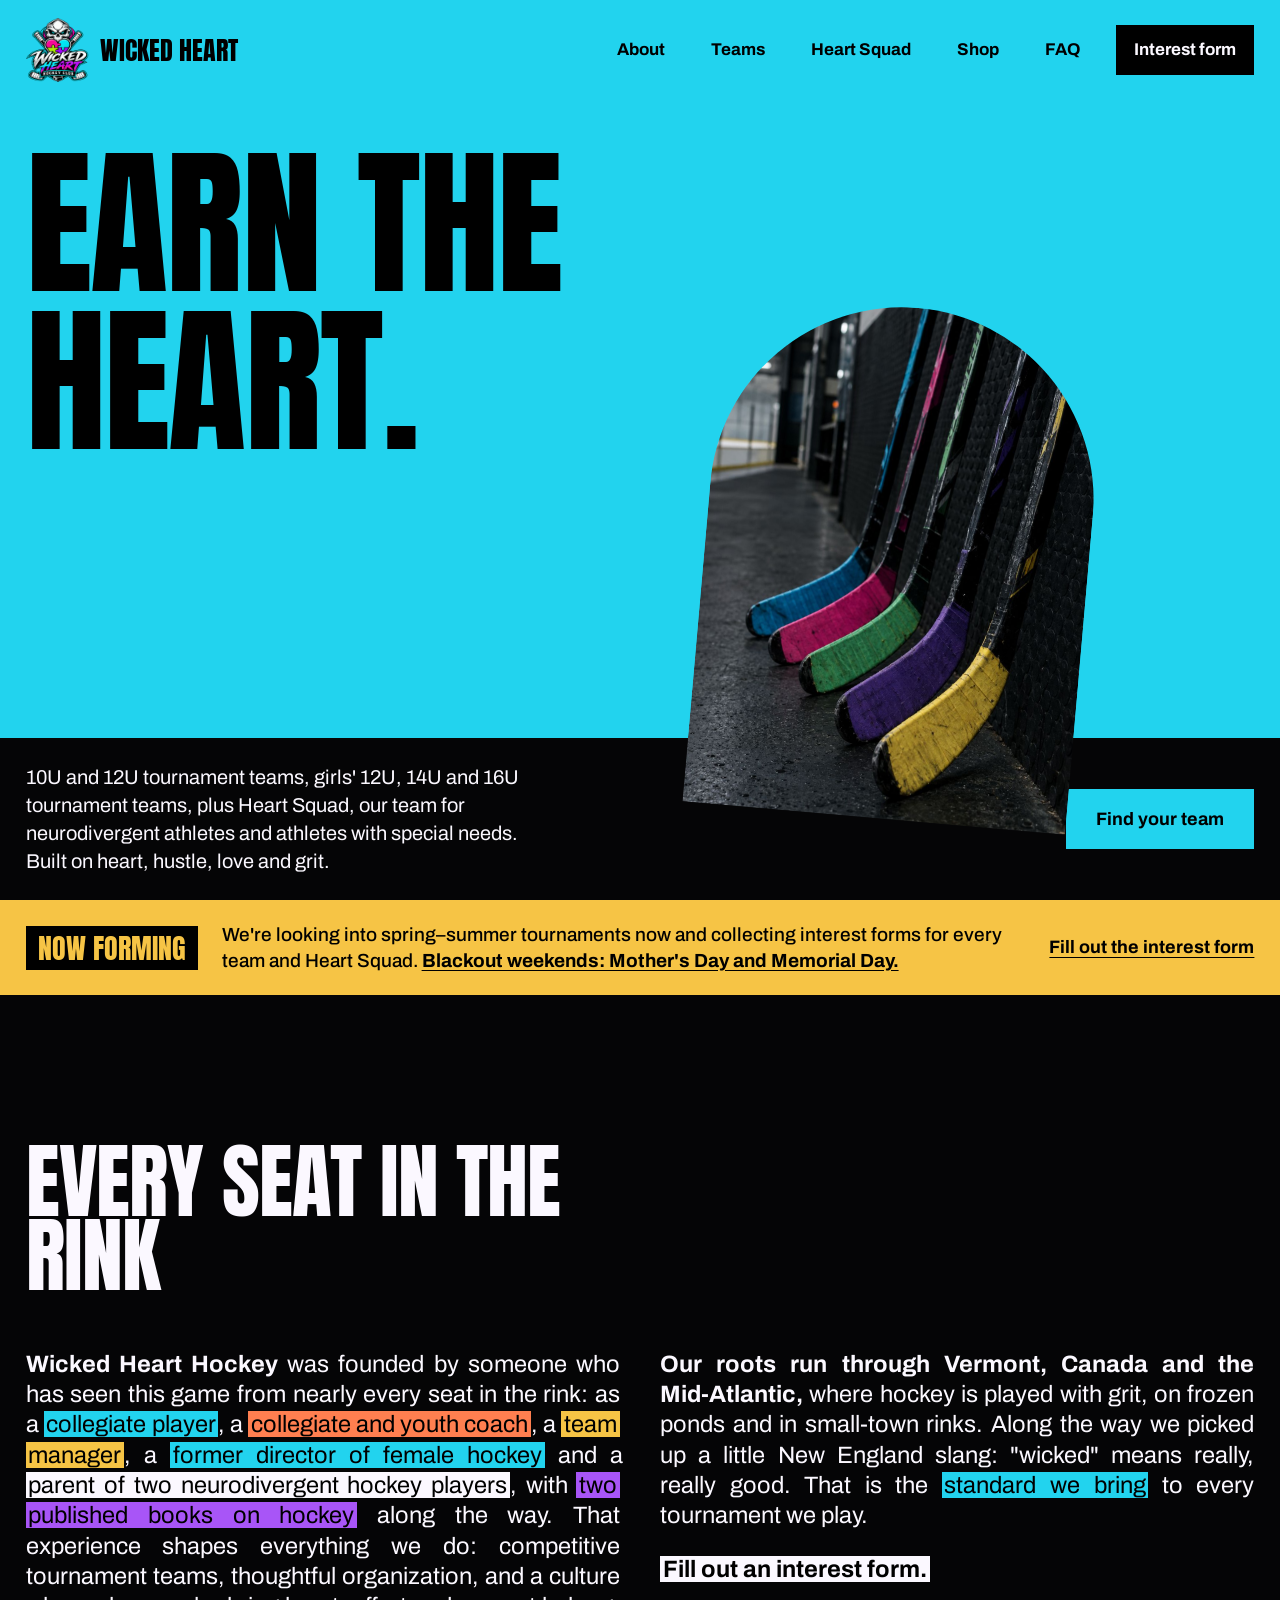
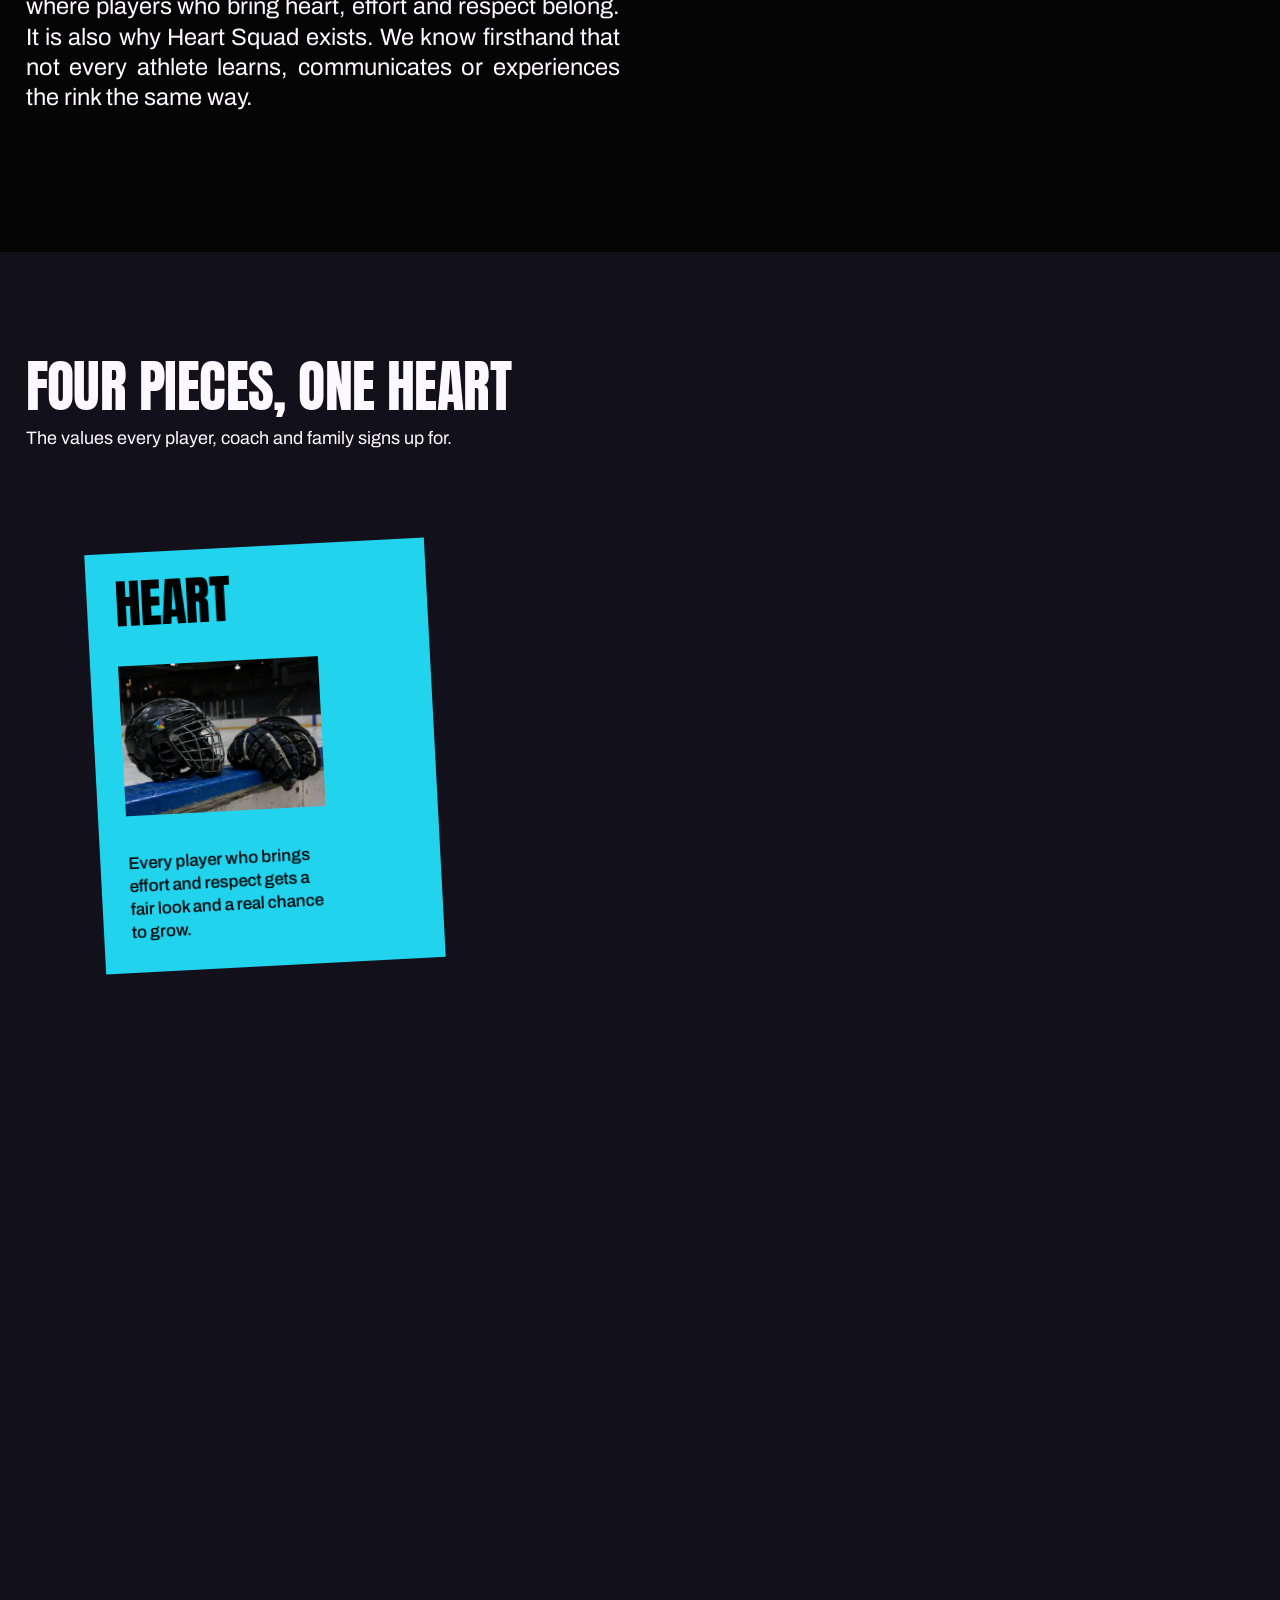
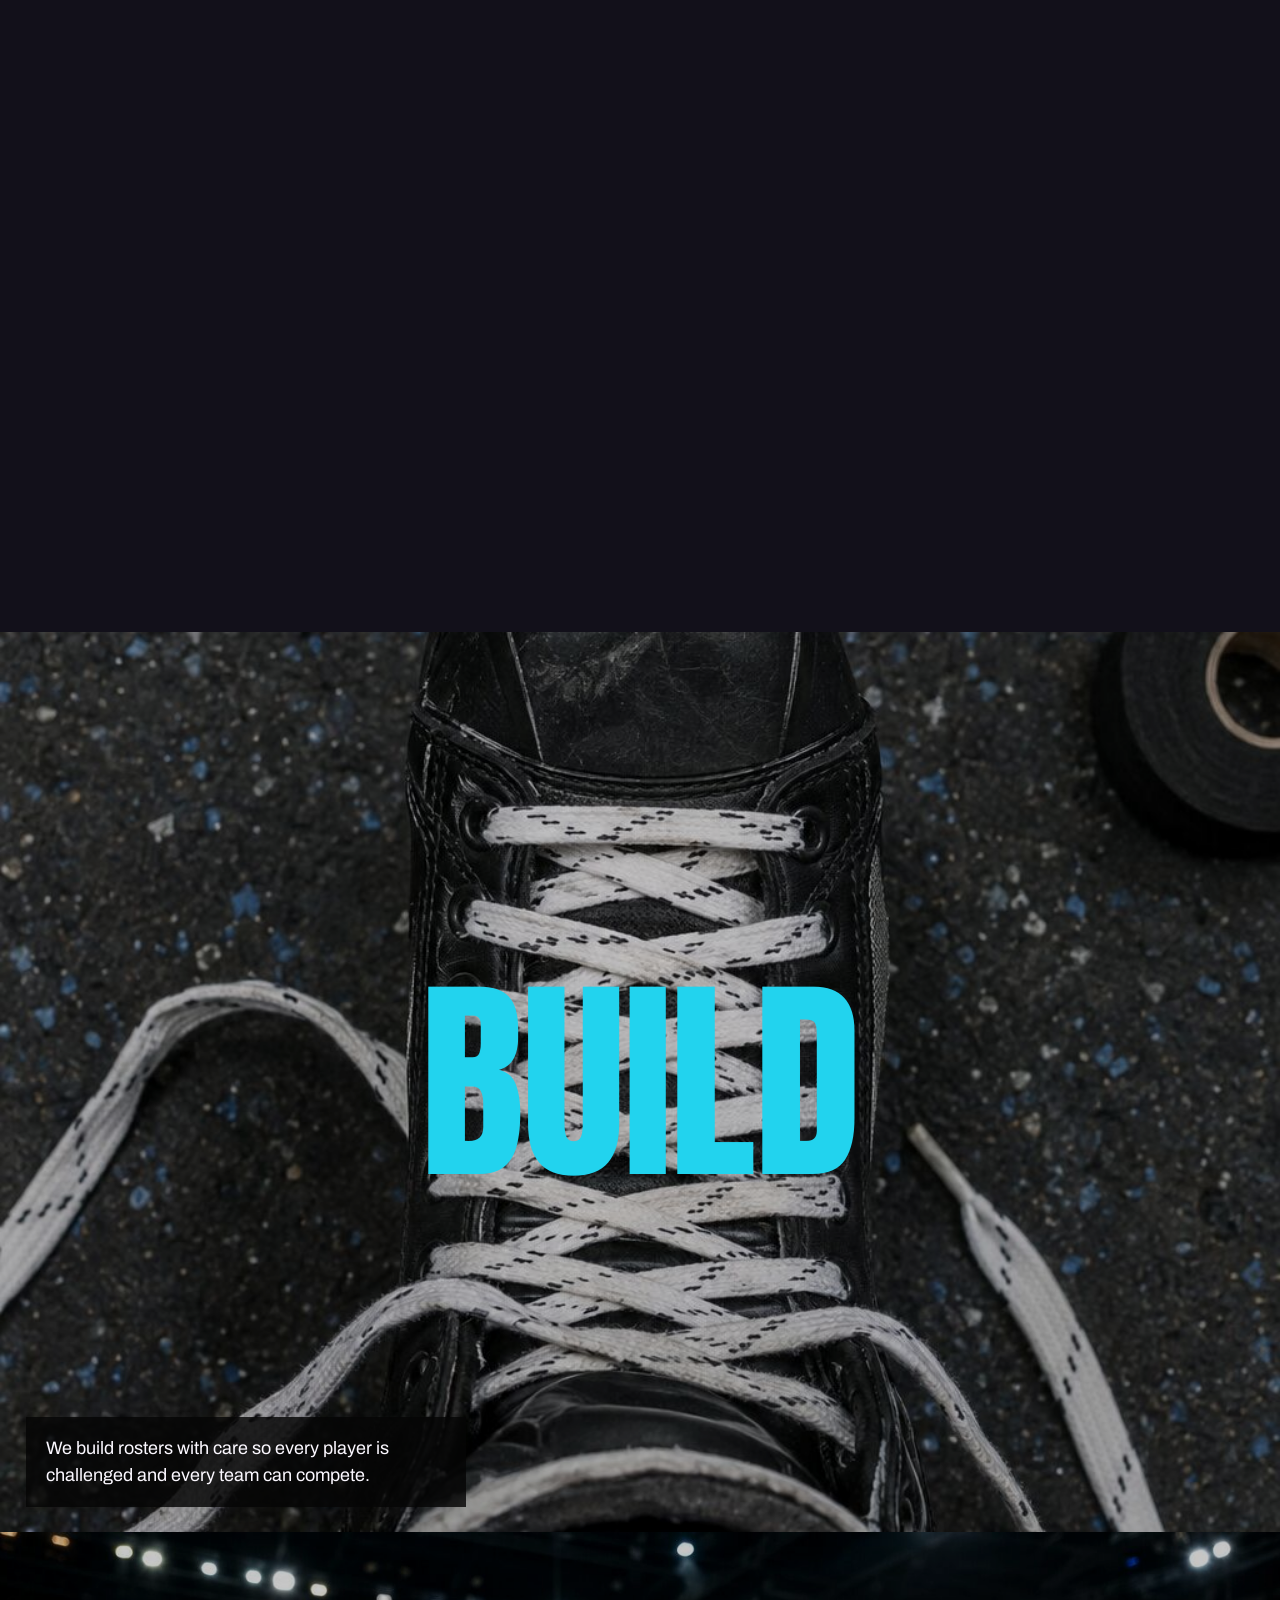
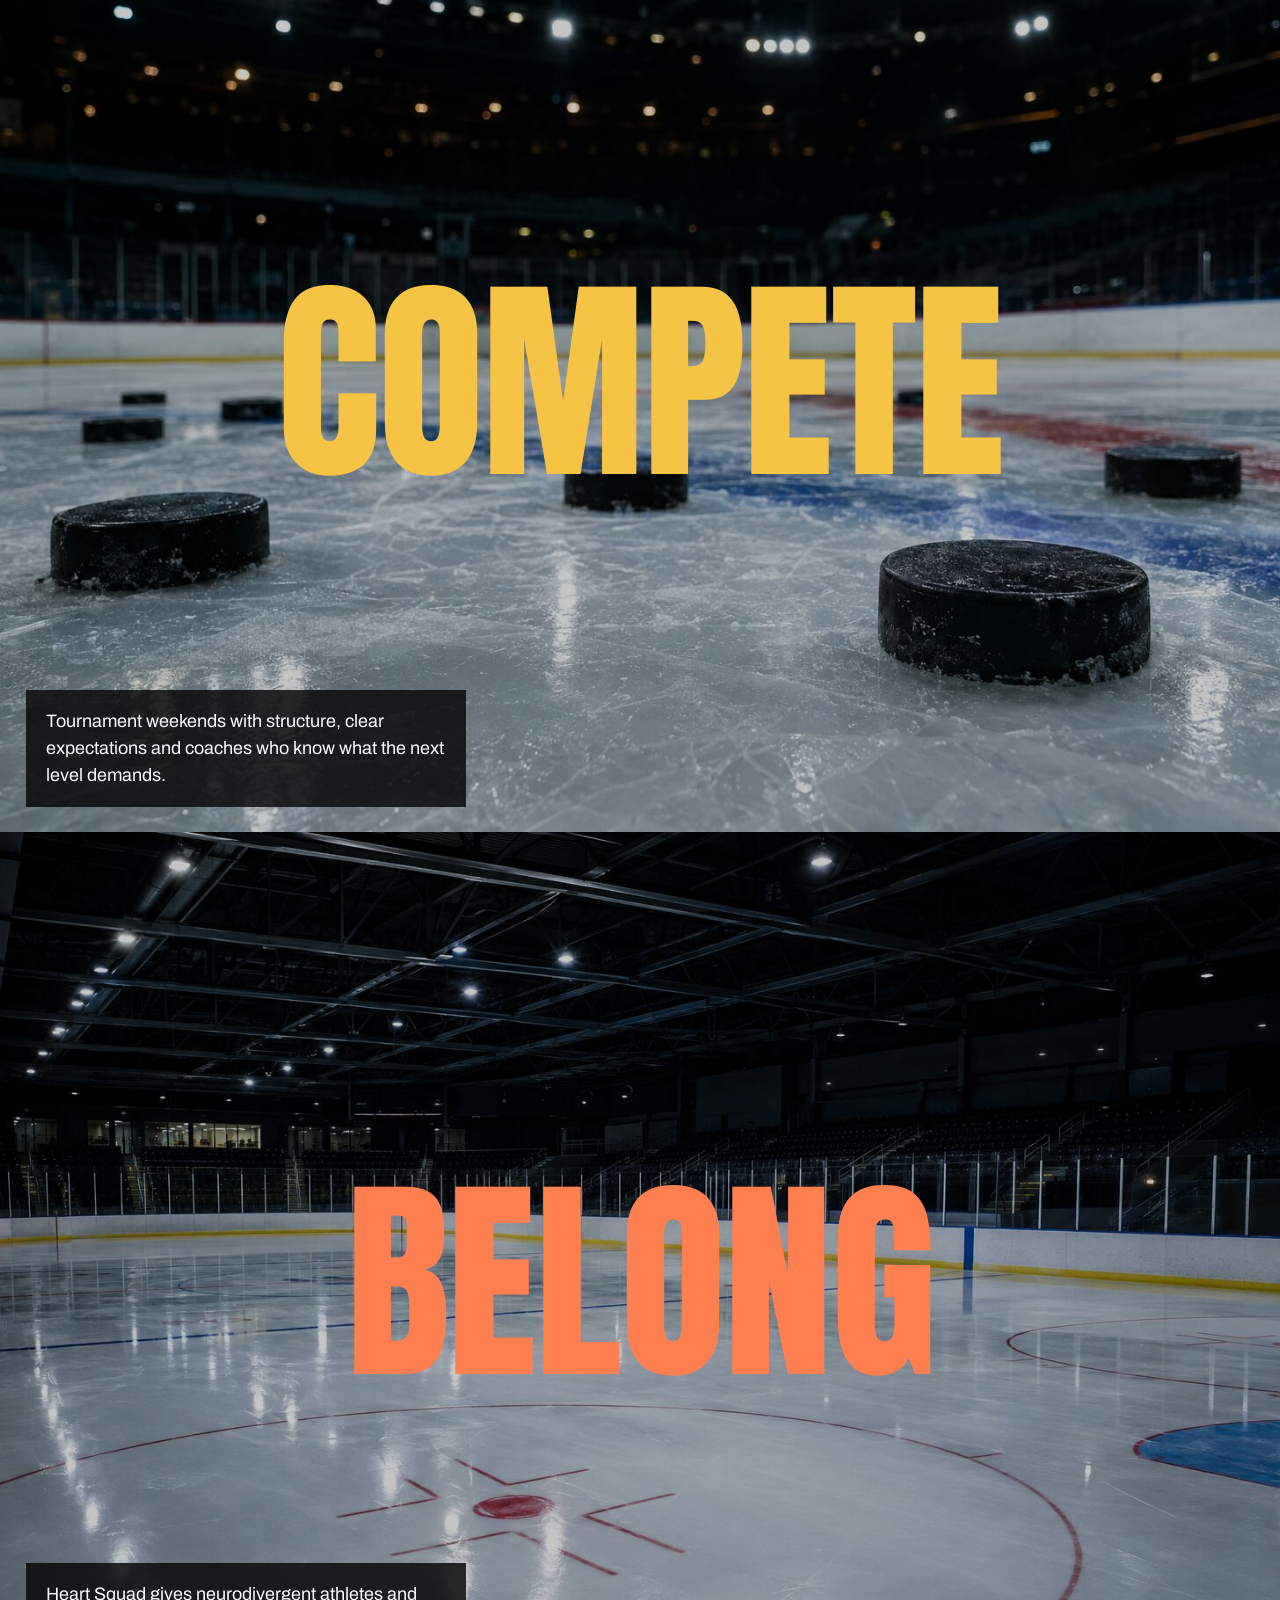
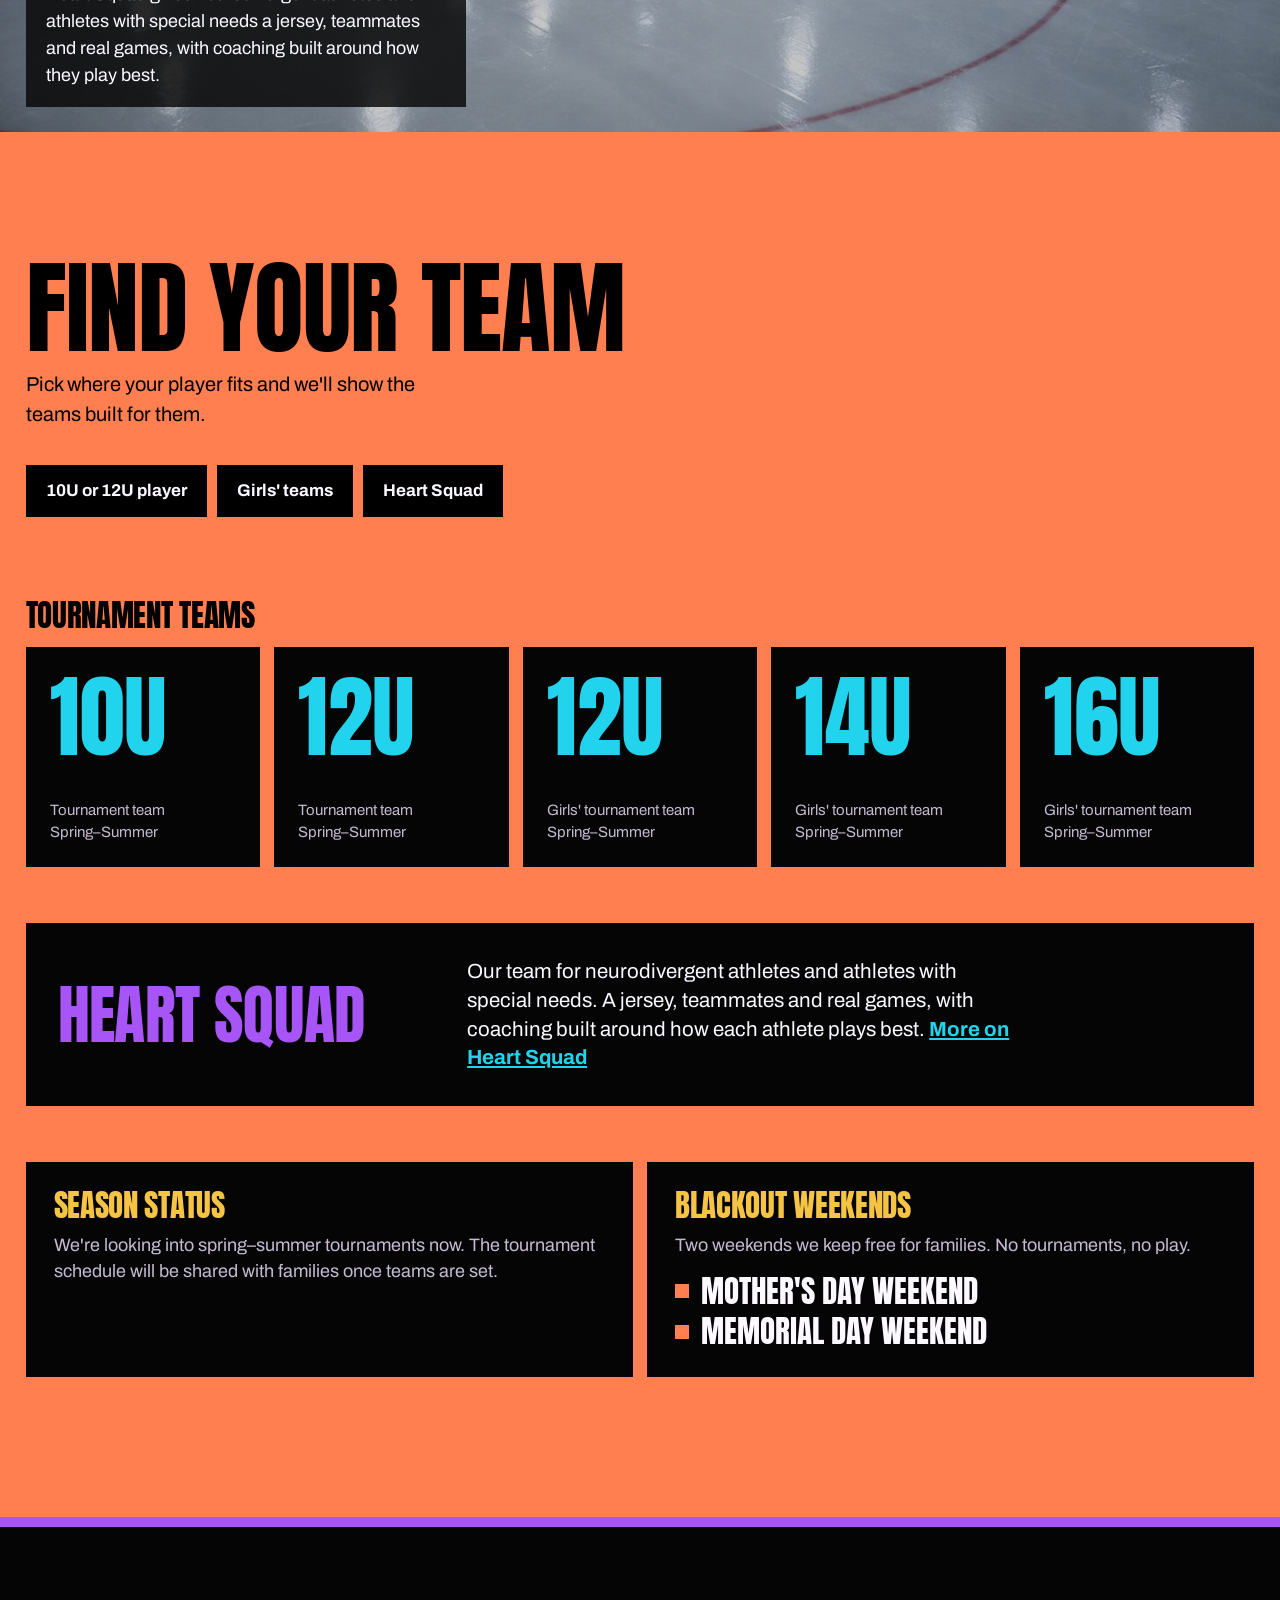
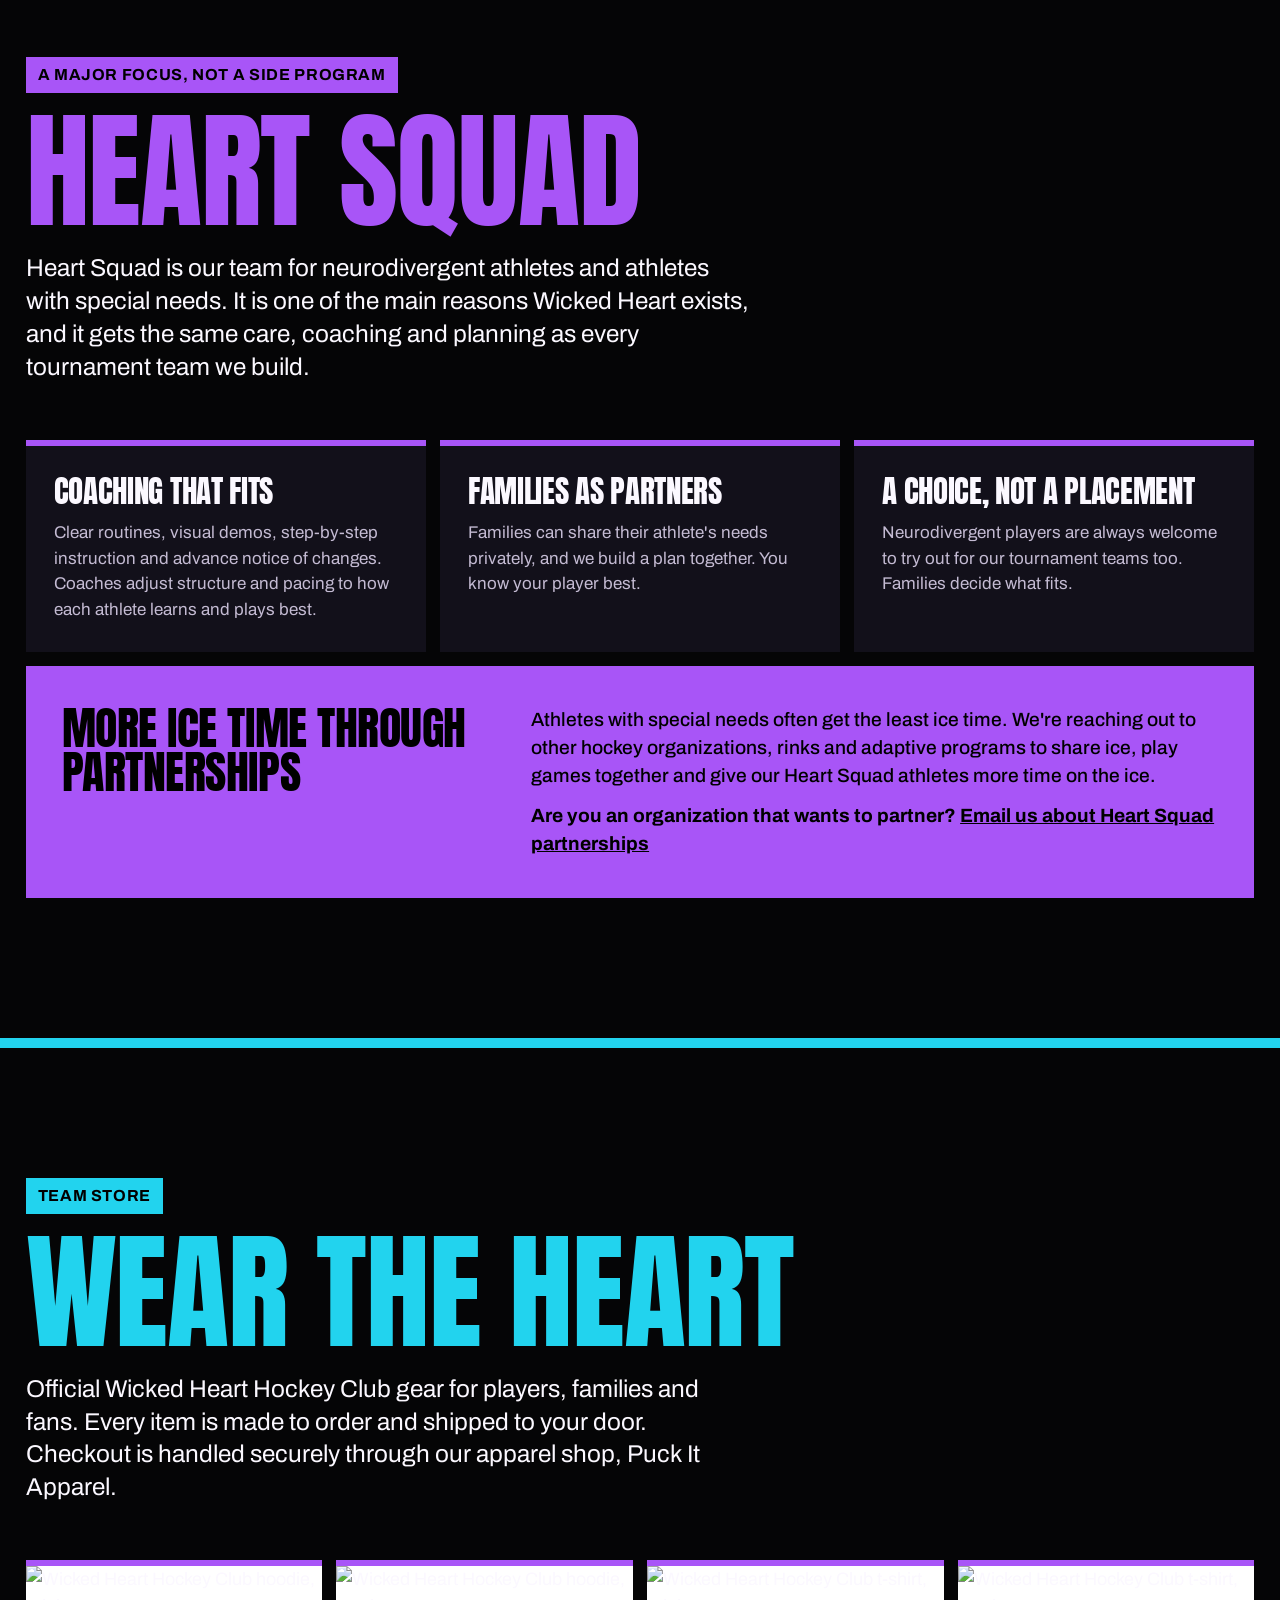
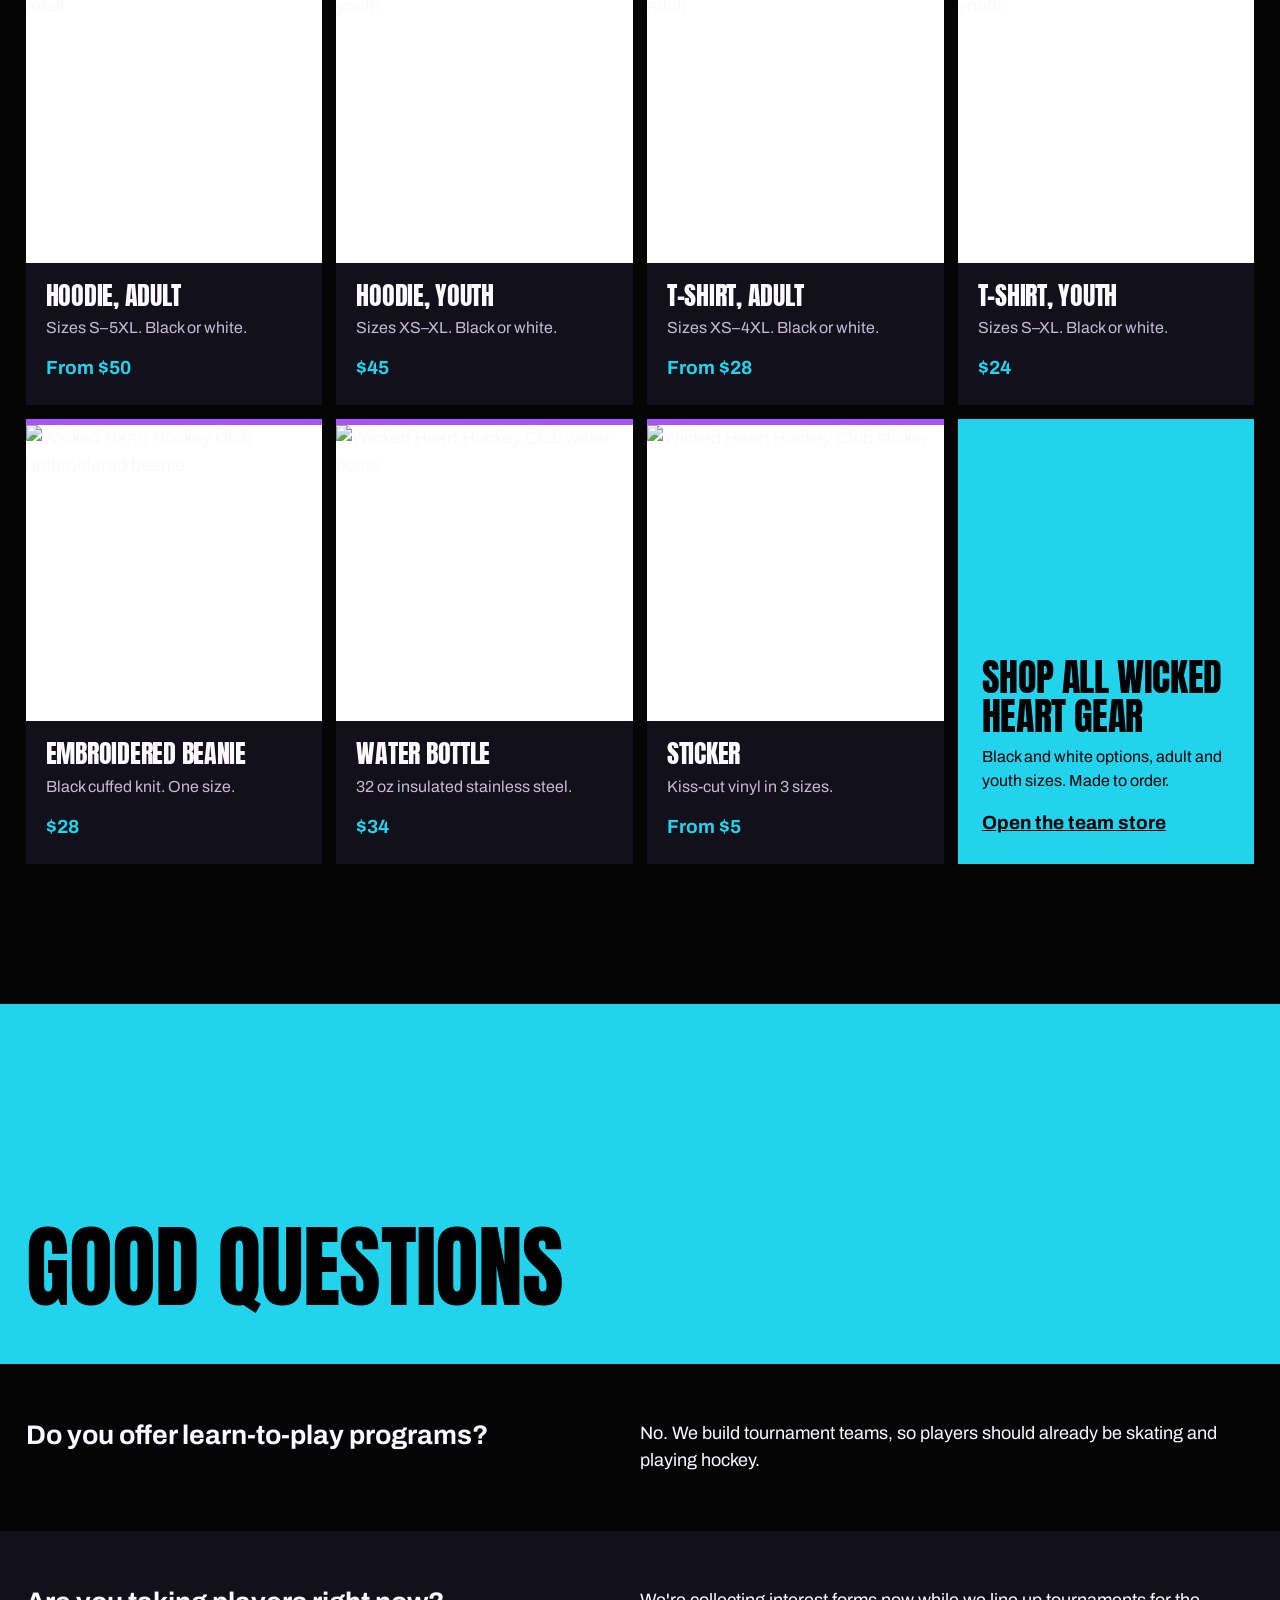
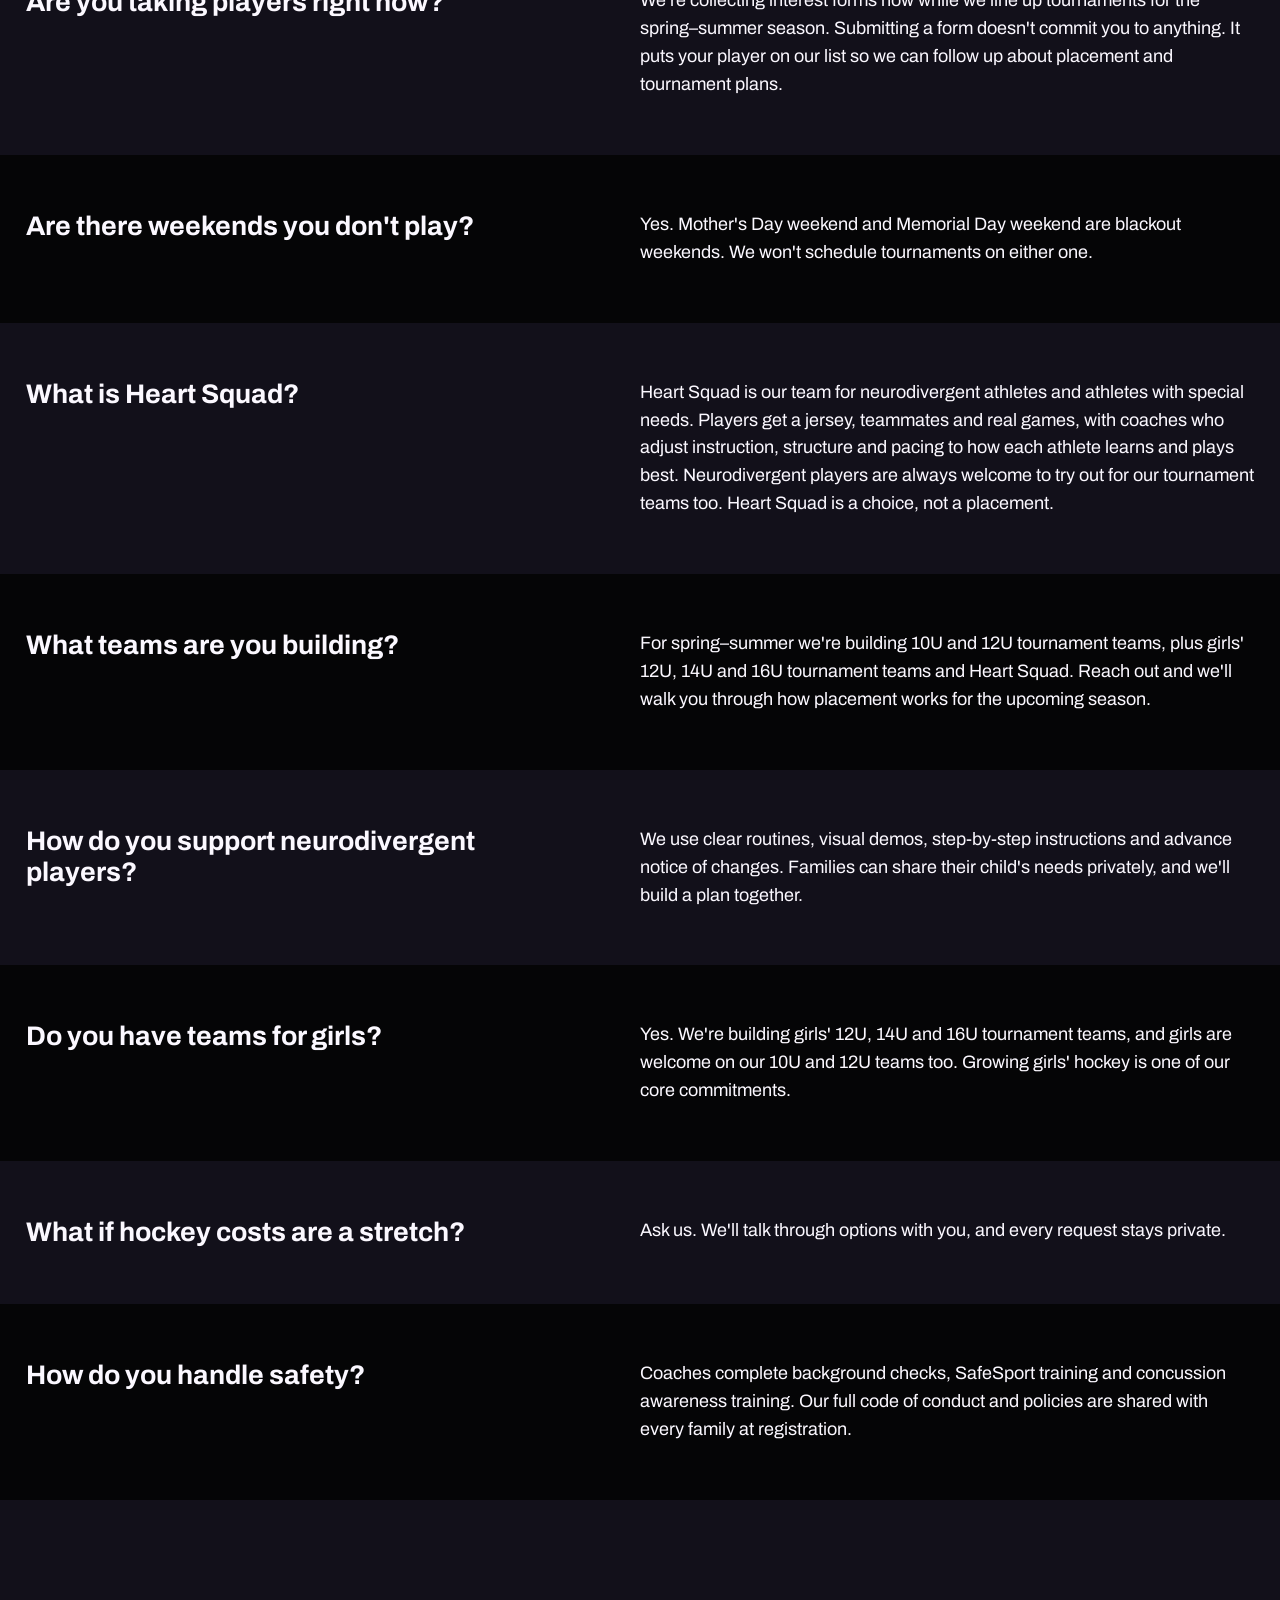
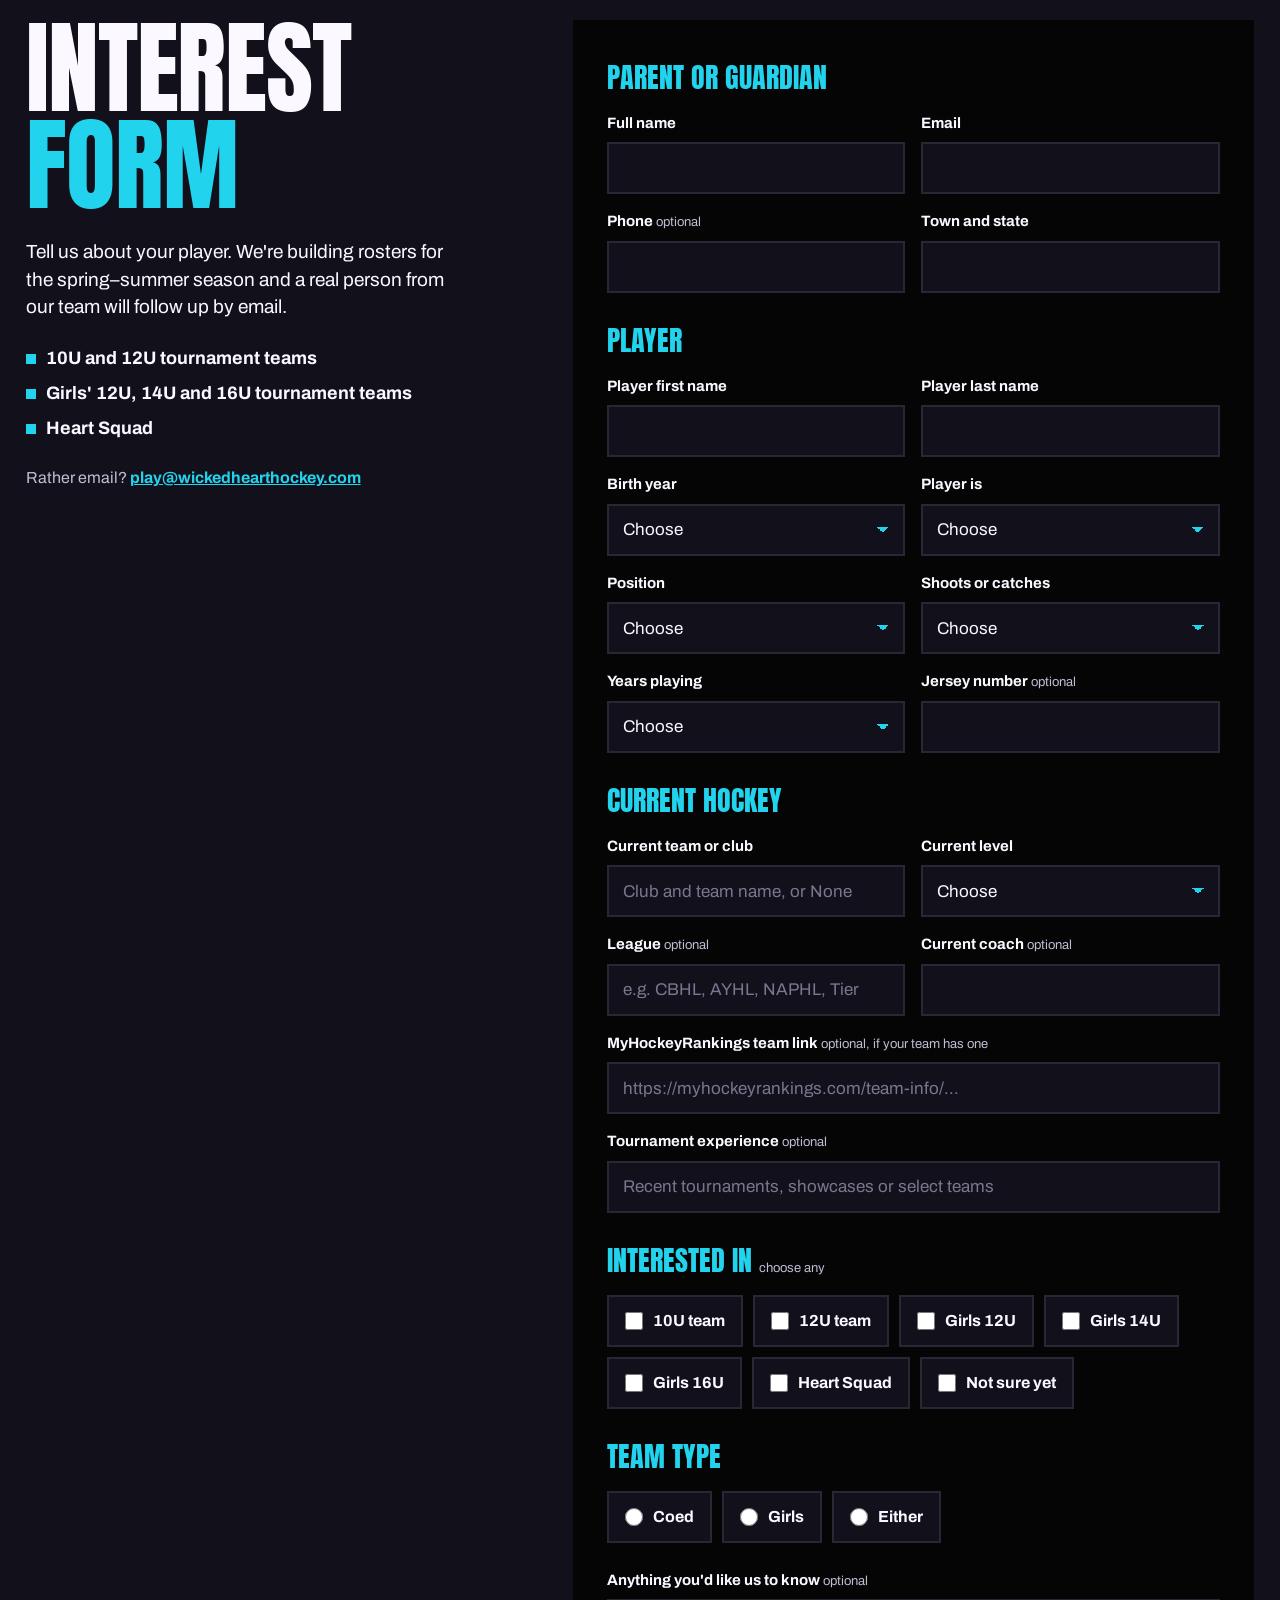
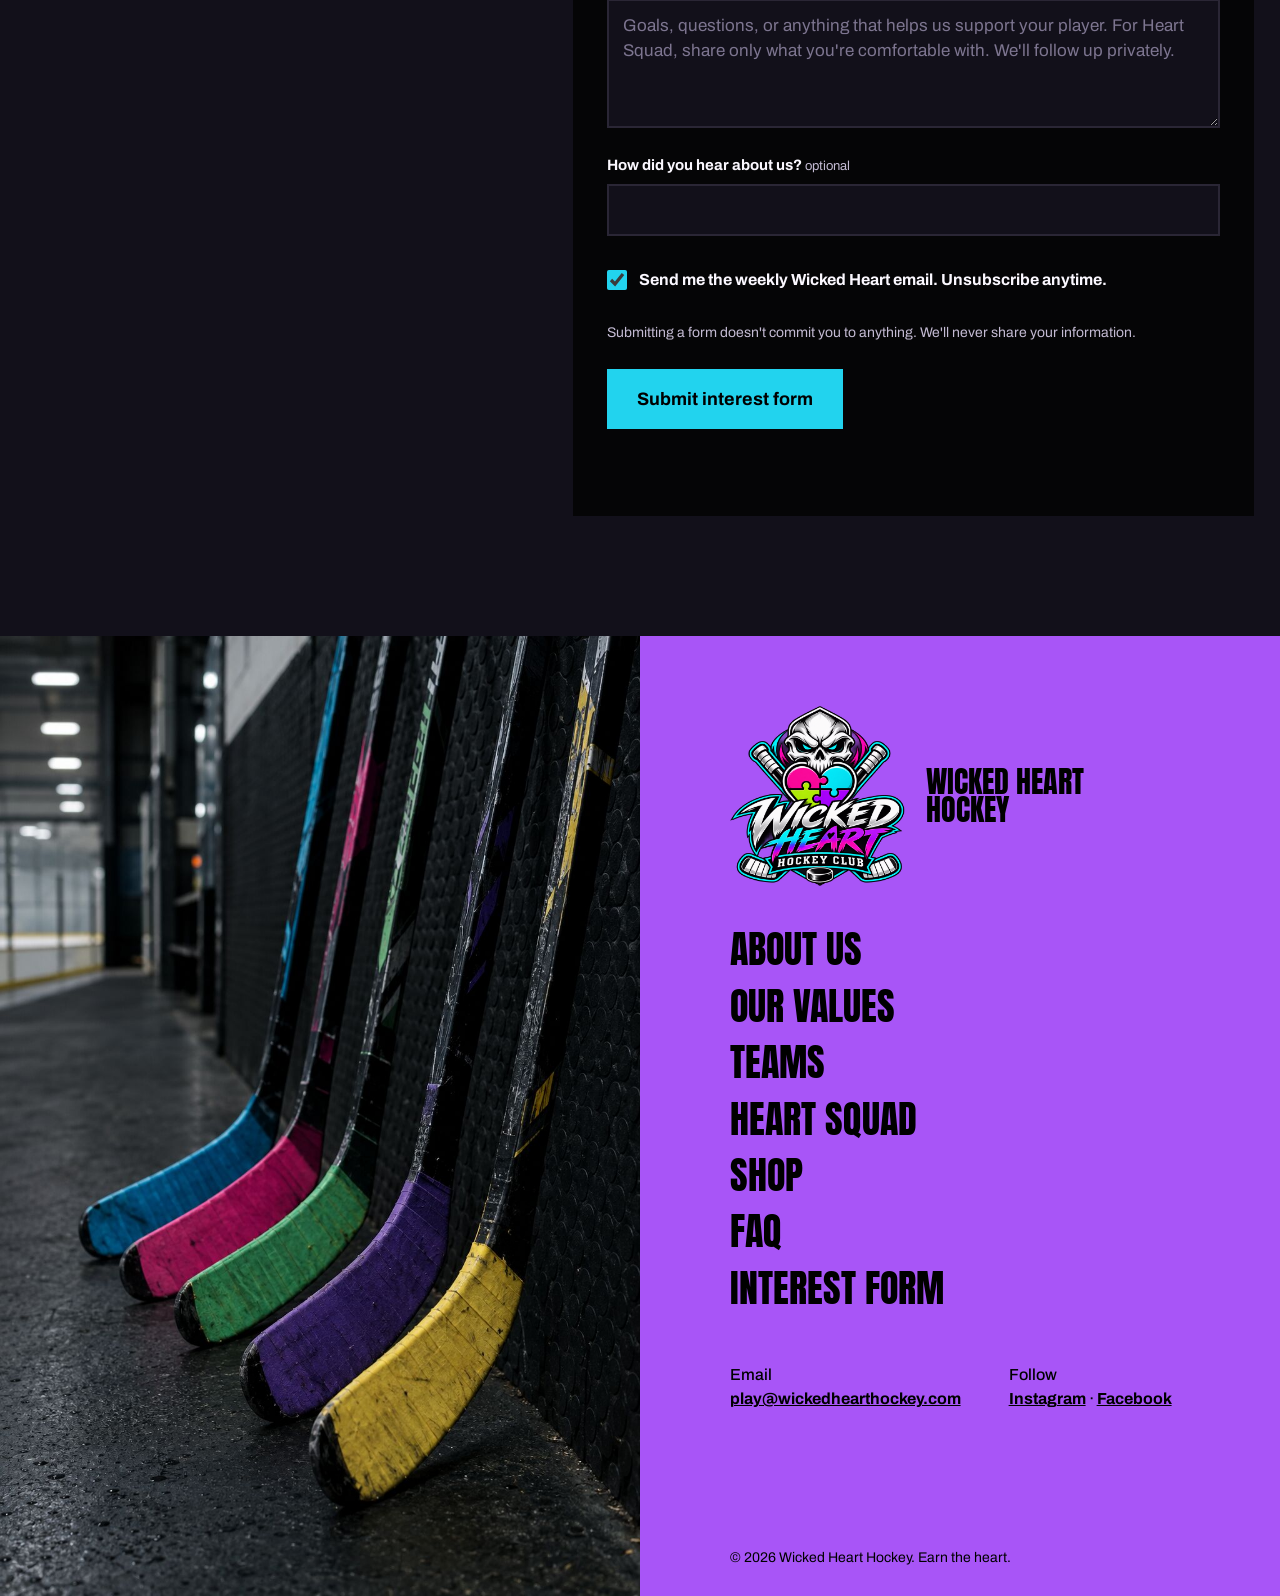
==== commit e501b890: "Add Wicked Heart team store section linking to Shopify Co-authored-by: Perplexity <noreply@perplexit" ====
--- a/index.html
+++ b/index.html
@@ -25,6 +25,7 @@
     <a href="#about">About</a>
     <a href="#programs">Teams</a>
     <a href="#heart-squad">Heart Squad</a>
+    <a href="#shop">Shop</a>
     <a href="#faq">FAQ</a>
     <a class="nav-cta" href="#join">Interest form</a>
   </nav>
@@ -182,6 +183,46 @@
   </div>
 </section>
 
+<!-- SHOP -->
+<section class="shop" id="shop" aria-labelledby="shop-title">
+  <p class="shop-kicker">Team store</p>
+  <h2 id="shop-title" class="shop-title">Wear the heart</h2>
+  <p class="shop-lede">Official Wicked Heart Hockey Club gear for players, families and fans. Every item is made to order and shipped to your door. Checkout is handled securely through our apparel shop, Puck It Apparel.</p>
+  <div class="shop-grid">
+    <a class="shop-card" href="https://puckitapparel.com/products/wicked-heart-hockey-club-hoodie-adult" target="_blank" rel="noopener">
+      <img src="https://cdn.shopify.com/s/files/1/0940/9563/8823/files/unisex-heavy-blend-hoodie-black-front-6af515c08f473.jpg?v=1794446804&width=600" width="600" height="600" loading="lazy" alt="Wicked Heart Hockey Club hoodie, adult">
+      <h3>Hoodie, adult</h3><p>Sizes S–5XL. Black or white.</p><span class="shop-price">From $50</span>
+    </a>
+    <a class="shop-card" href="https://puckitapparel.com/products/wicked-heart-hockey-club-hoodie-youth" target="_blank" rel="noopener">
+      <img src="https://cdn.shopify.com/s/files/1/0940/9563/8823/files/youth-heavy-blend-hoodie-black-front-6af515fa7d439.jpg?v=1794446848&width=600" width="600" height="600" loading="lazy" alt="Wicked Heart Hockey Club hoodie, youth">
+      <h3>Hoodie, youth</h3><p>Sizes XS–XL. Black or white.</p><span class="shop-price">$45</span>
+    </a>
+    <a class="shop-card" href="https://puckitapparel.com/products/wicked-heart-hockey-club-t-shirt-adult" target="_blank" rel="noopener">
+      <img src="https://cdn.shopify.com/s/files/1/0940/9563/8823/files/unisex-staple-t-shirt-black-front-6af51640270d8.jpg?v=1794446921&width=600" width="600" height="600" loading="lazy" alt="Wicked Heart Hockey Club t-shirt, adult">
+      <h3>T-shirt, adult</h3><p>Sizes XS–4XL. Black or white.</p><span class="shop-price">From $28</span>
+    </a>
+    <a class="shop-card" href="https://puckitapparel.com/products/wicked-heart-hockey-club-t-shirt-youth" target="_blank" rel="noopener">
+      <img src="https://cdn.shopify.com/s/files/1/0940/9563/8823/files/youth-staple-tee-black-front-6af5167ad2c40.jpg?v=1794446978&width=600" width="600" height="600" loading="lazy" alt="Wicked Heart Hockey Club t-shirt, youth">
+      <h3>T-shirt, youth</h3><p>Sizes S–XL. Black or white.</p><span class="shop-price">$24</span>
+    </a>
+    <a class="shop-card" href="https://puckitapparel.com/products/wicked-heart-hockey-club-embroidered-beanie" target="_blank" rel="noopener">
+      <img src="https://cdn.shopify.com/s/files/1/0940/9563/8823/files/cuffed-beanie-black-front-6af516c0a382a.jpg?v=1794447046&width=600" width="600" height="600" loading="lazy" alt="Wicked Heart Hockey Club embroidered beanie">
+      <h3>Embroidered beanie</h3><p>Black cuffed knit. One size.</p><span class="shop-price">$28</span>
+    </a>
+    <a class="shop-card" href="https://puckitapparel.com/products/wicked-heart-hockey-club-water-bottle" target="_blank" rel="noopener">
+      <img src="https://cdn.shopify.com/s/files/1/0940/9563/8823/files/stainless-steel-water-bottle-with-a-straw-lid-white-32-oz-front-6af517f79896a.jpg?v=1794447360&width=600" width="600" height="600" loading="lazy" alt="Wicked Heart Hockey Club water bottle">
+      <h3>Water bottle</h3><p>32 oz insulated stainless steel.</p><span class="shop-price">$34</span>
+    </a>
+    <a class="shop-card" href="https://puckitapparel.com/products/wicked-heart-hockey-club-sticker" target="_blank" rel="noopener">
+      <img src="https://cdn.shopify.com/s/files/1/0940/9563/8823/files/kiss-cut-stickers-white-3x3-default-6af51759b4efa.jpg?v=1794447198&width=600" width="600" height="600" loading="lazy" alt="Wicked Heart Hockey Club sticker">
+      <h3>Sticker</h3><p>Kiss-cut vinyl in 3 sizes.</p><span class="shop-price">From $5</span>
+    </a>
+    <a class="shop-card shop-card-all" href="https://puckitapparel.com/collections/wicked-heart-hockey-club" target="_blank" rel="noopener">
+      <h3>Shop all Wicked Heart gear</h3><p>Black and white options, adult and youth sizes. Made to order.</p><span class="shop-price">Open the team store</span>
+    </a>
+  </div>
+</section>
+
 <!-- FAQ -->
 <section class="faq" id="faq" aria-labelledby="faq-title">
   <div class="band band-head"><h2 id="faq-title">Good questions</h2></div>
@@ -335,6 +376,7 @@
       <a href="#values">Our values</a>
       <a href="#programs">Teams</a>
       <a href="#heart-squad">Heart Squad</a>
+      <a href="#shop">Shop</a>
       <a href="#faq">FAQ</a>
       <a href="#join">Interest form</a>
     </nav>
--- a/styles.css
+++ b/styles.css
@@ -317,3 +317,22 @@
   .iform .btn{width:100%}
 }
 #season{scroll-margin-top:90px}
+
+/* shop */
+.shop{background:var(--bg);padding:130px var(--m) 140px;border-top:10px solid var(--cyan)}
+.shop-kicker{display:inline-block;background:var(--cyan);color:#000;font-weight:700;font-size:16px;padding:6px 12px;text-transform:uppercase;letter-spacing:.04em}
+.shop-title{font-size:clamp(64px,10vw,170px);color:var(--cyan);margin-top:20px}
+.shop-lede{font-size:clamp(20px,1.9vw,27px);line-height:1.35;max-width:52ch;margin-top:24px}
+.shop-grid{display:grid;grid-template-columns:repeat(4,1fr);gap:14px;margin-top:56px}
+.shop-card{display:flex;flex-direction:column;background:var(--raise);text-decoration:none;border-top:6px solid var(--vio);transition:transform .18s var(--ease)}
+.shop-card:hover{transform:translateY(-4px)}
+.shop-card img{width:100%;aspect-ratio:1/1;object-fit:cover;background:#fff}
+.shop-card h3{font-size:clamp(24px,2vw,32px);line-height:1;padding:20px 20px 8px}
+.shop-card p{font-size:16px;color:var(--soft);padding:0 20px;flex:1}
+.shop-price{display:block;font-weight:700;font-size:19px;color:var(--cyan);padding:14px 20px 22px}
+.shop-card-all{background:var(--cyan);color:#000;border-top-color:var(--cyan);justify-content:flex-end;min-height:280px}
+.shop-card-all h3{font-size:clamp(34px,3vw,52px);padding:28px 24px 10px}
+.shop-card-all p{color:#000;flex:0;padding:0 24px}
+.shop-card-all .shop-price{color:#000;padding:16px 24px 26px;text-decoration:underline}
+@media (max-width:1000px){.shop-grid{grid-template-columns:repeat(2,1fr)}}
+@media (max-width:640px){.shop{padding:90px 16px 100px}.shop-title{font-size:19vw}.shop-grid{gap:10px;margin-top:36px}.shop-card h3{font-size:20px;padding:14px 14px 6px}.shop-card p{font-size:14px;padding:0 14px}.shop-price{padding:10px 14px 16px;font-size:17px}.shop-card-all{min-height:200px}.shop-card-all h3{font-size:26px;padding:16px 14px 6px}.shop-card-all p{padding:0 14px}.shop-card-all .shop-price{padding:10px 14px 16px}}
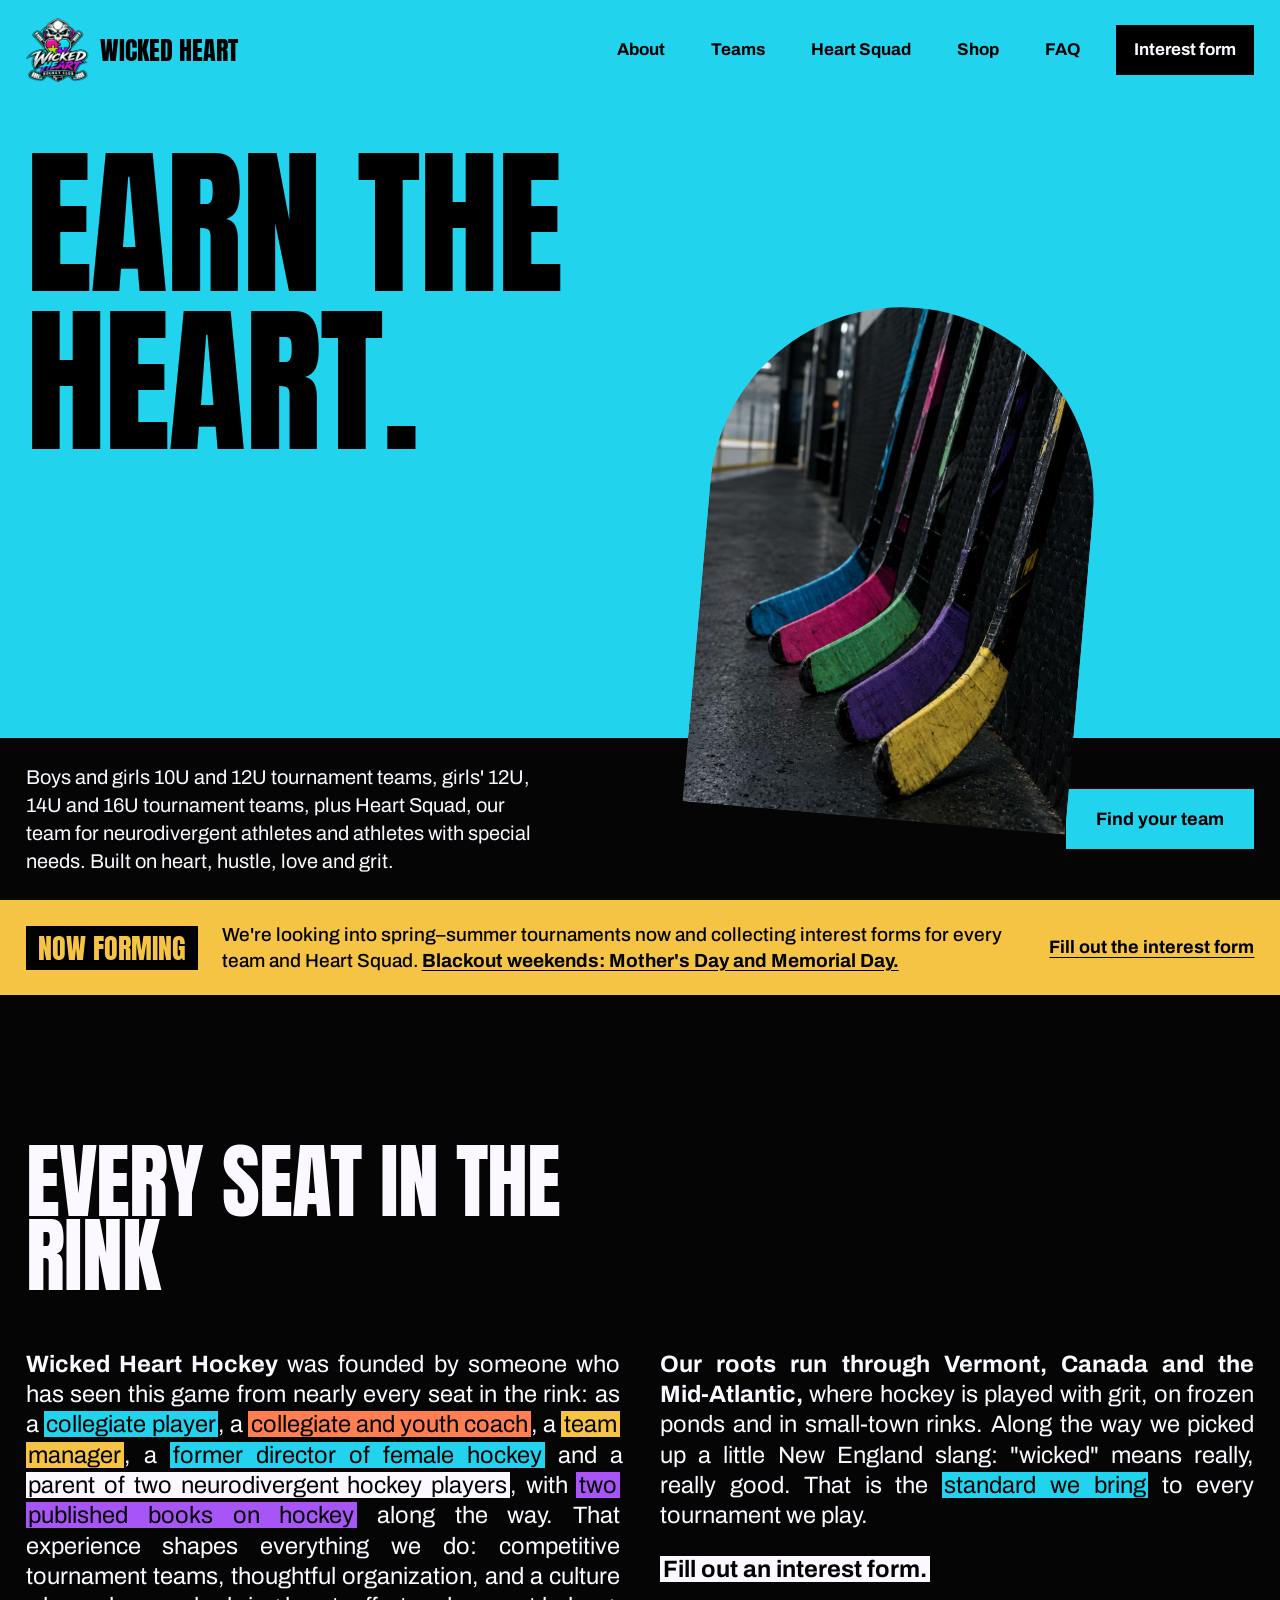
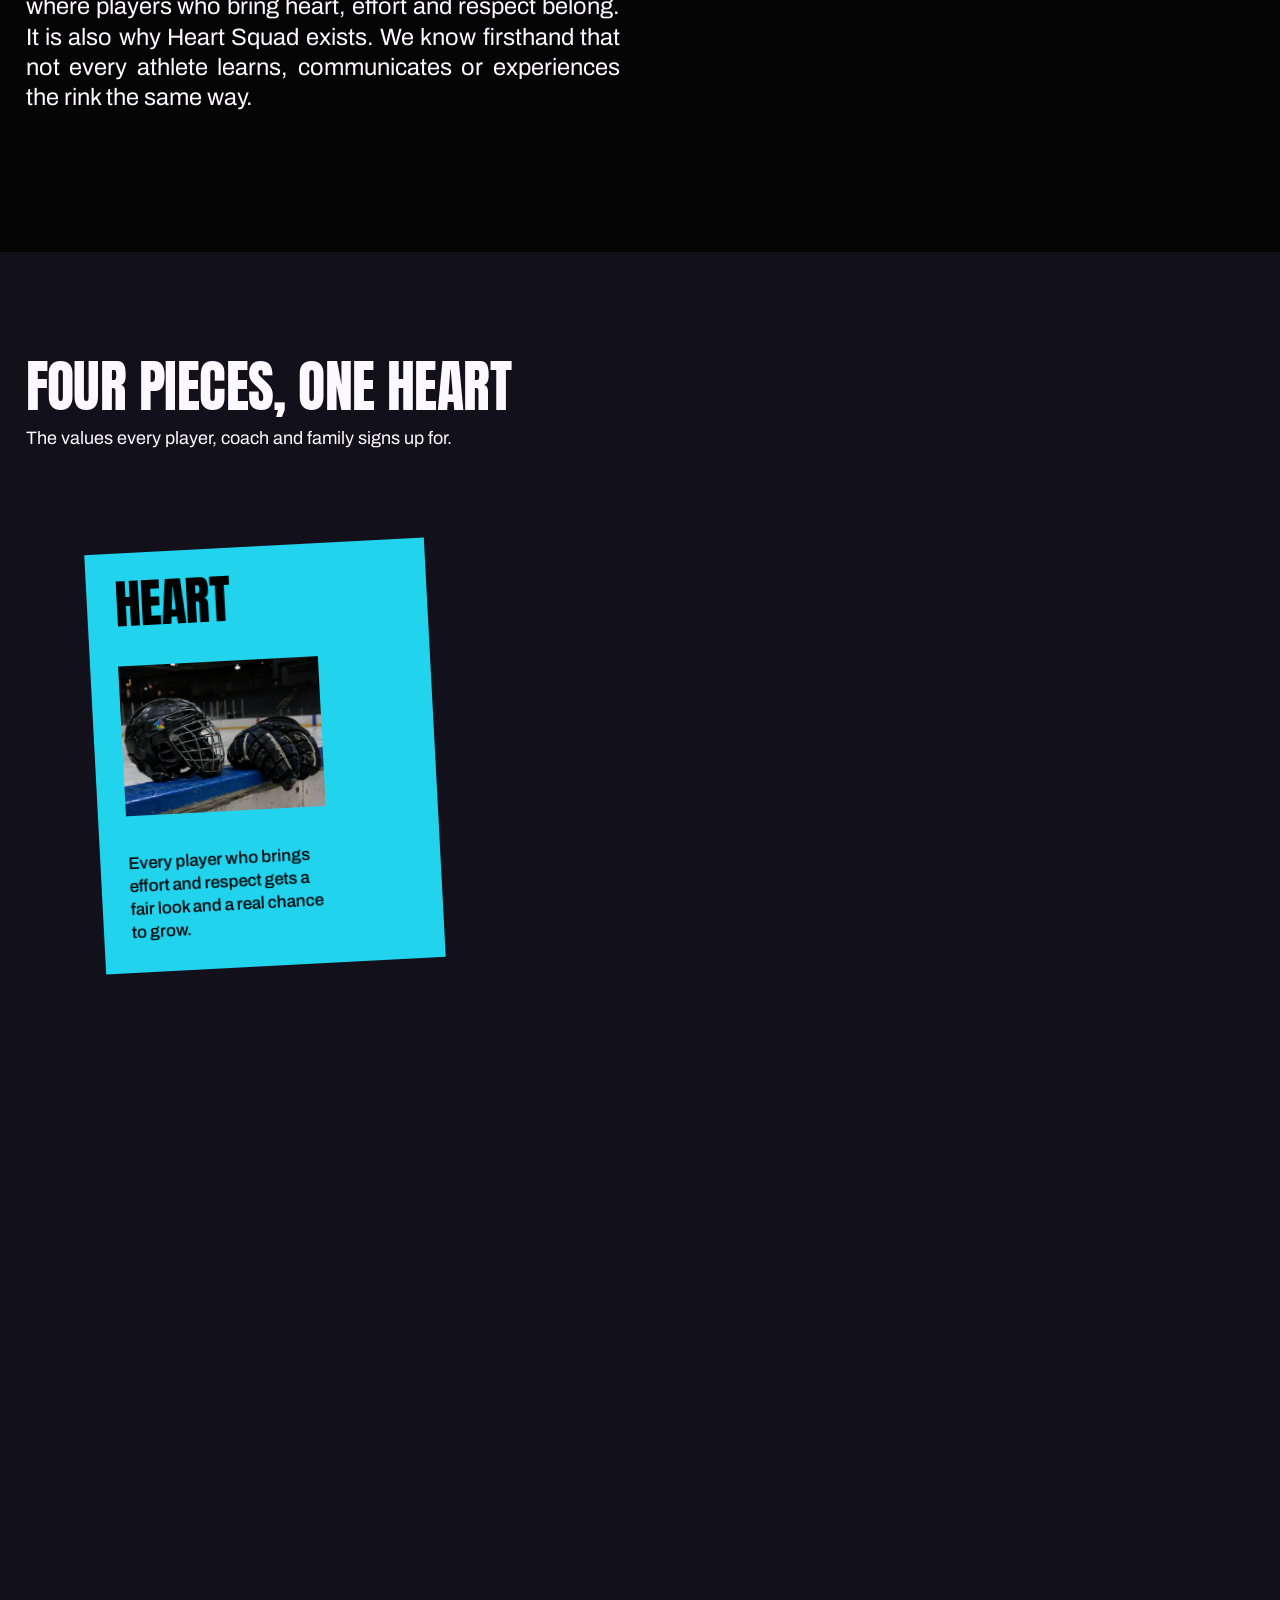
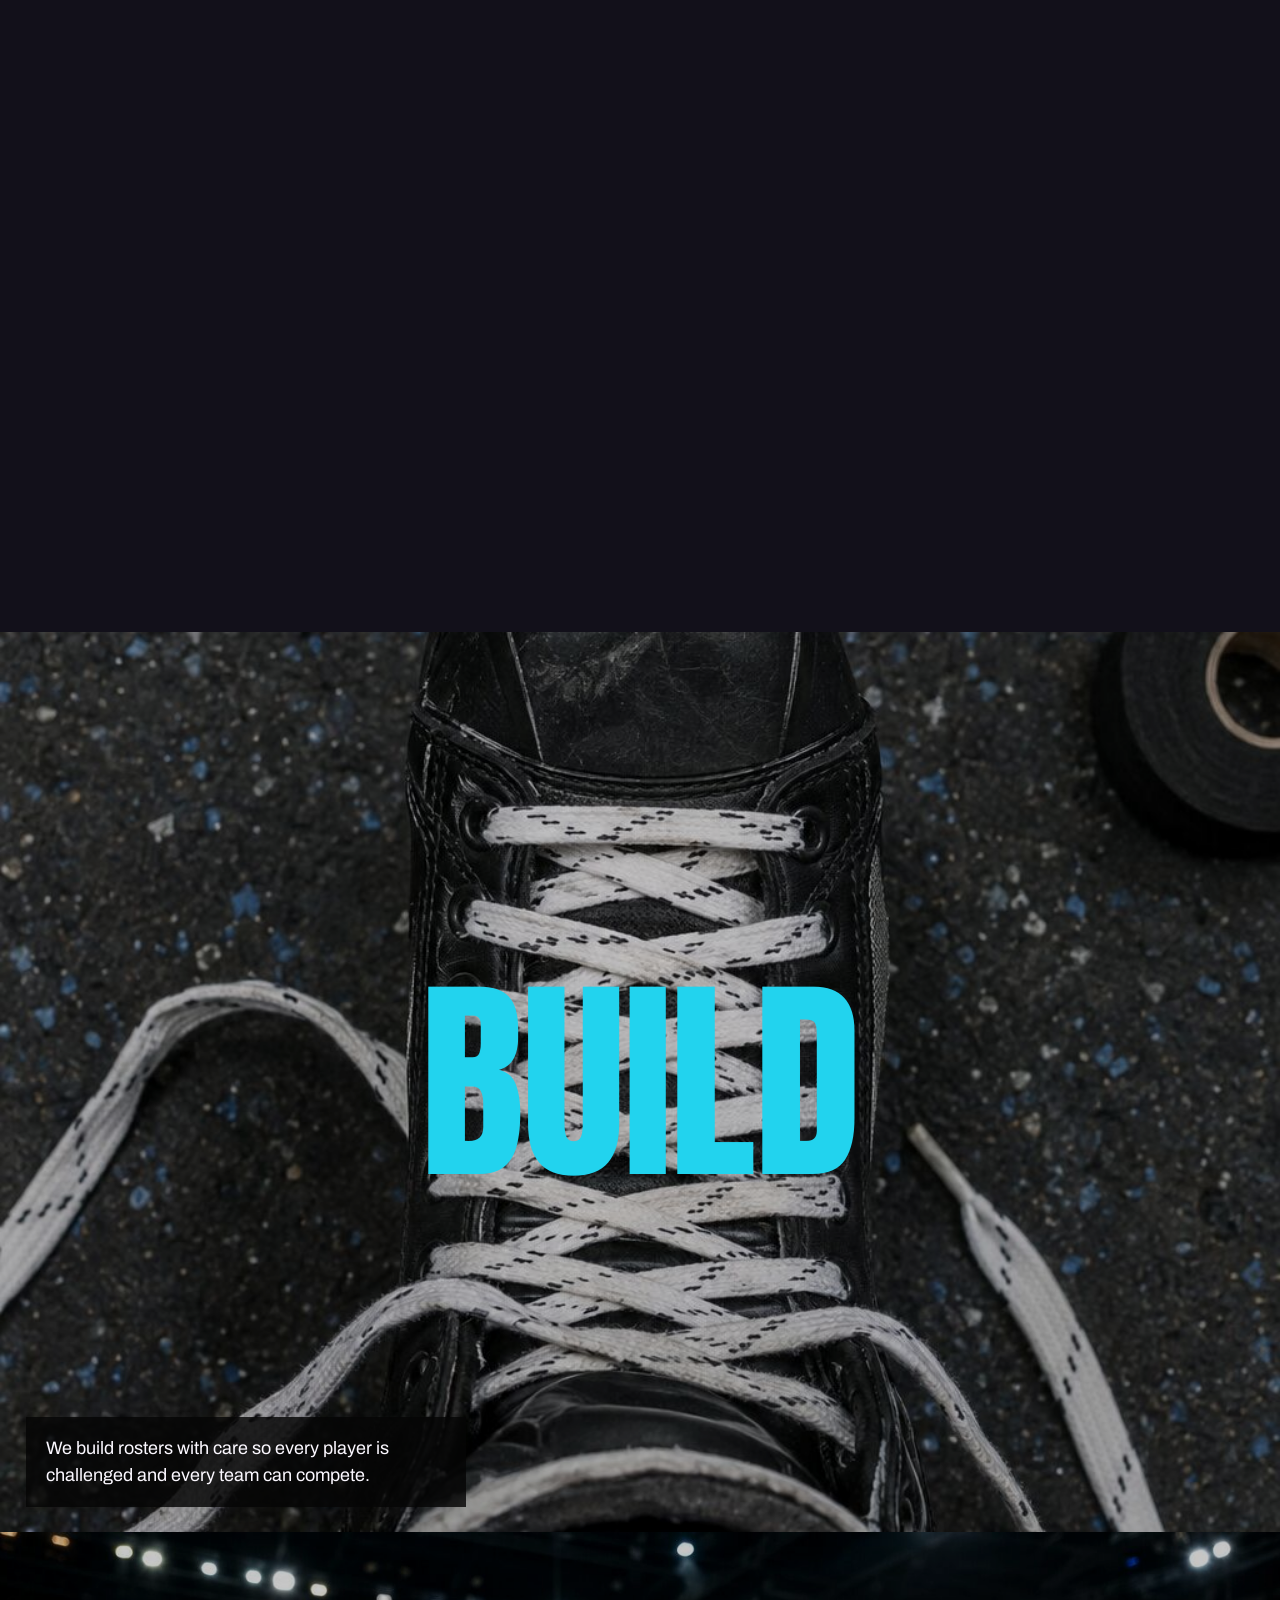
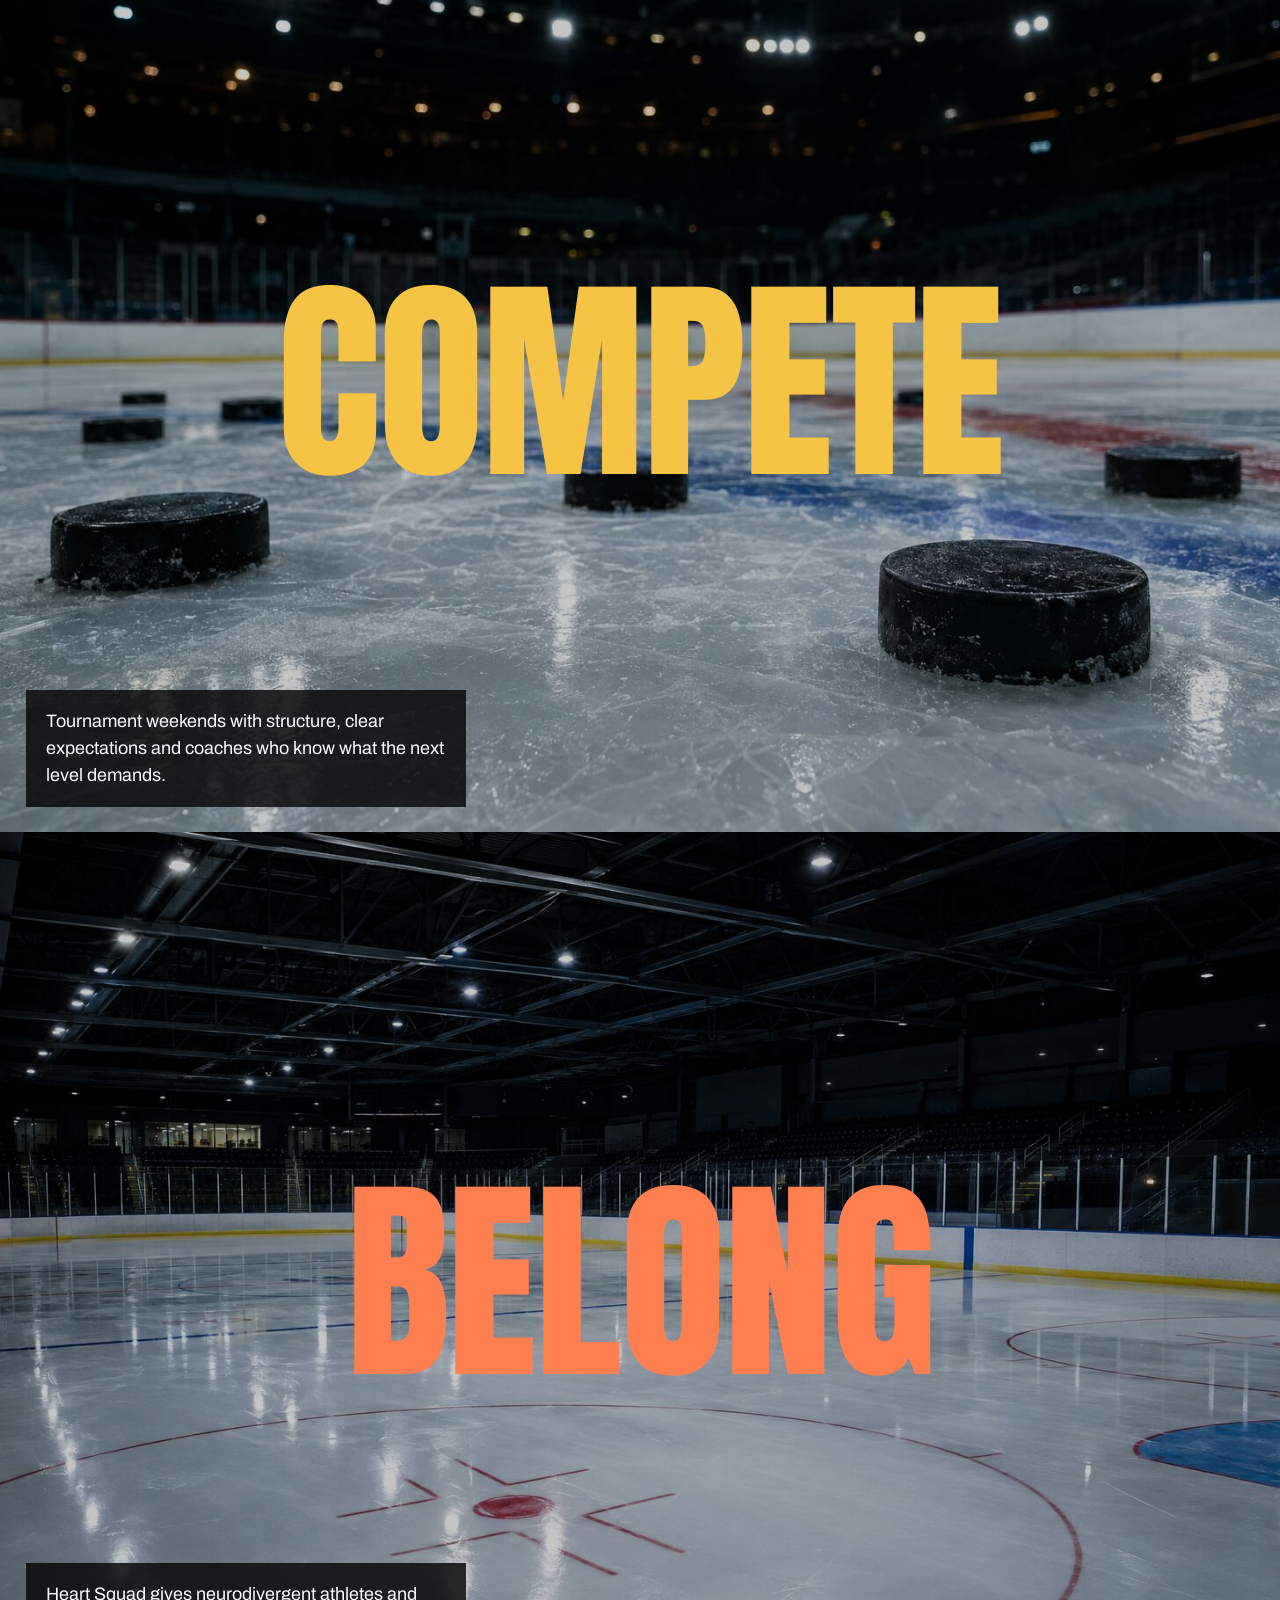
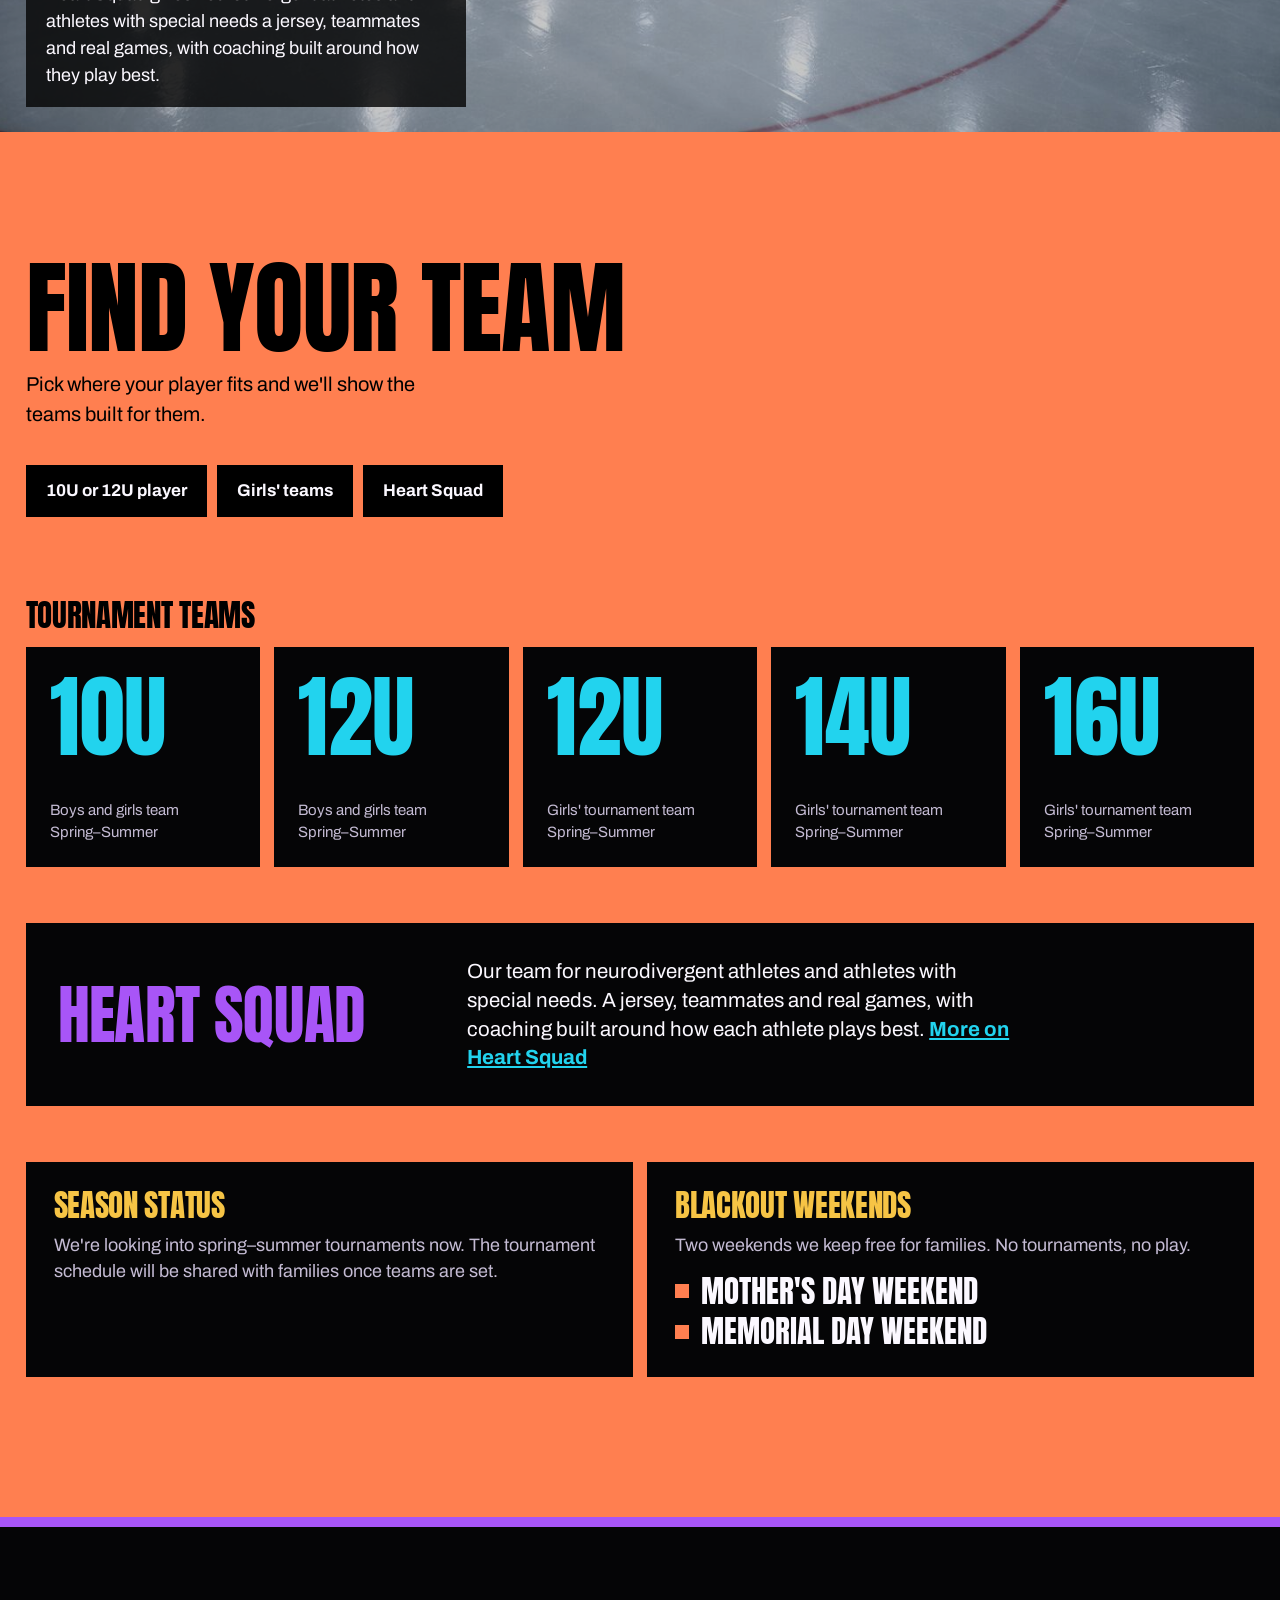
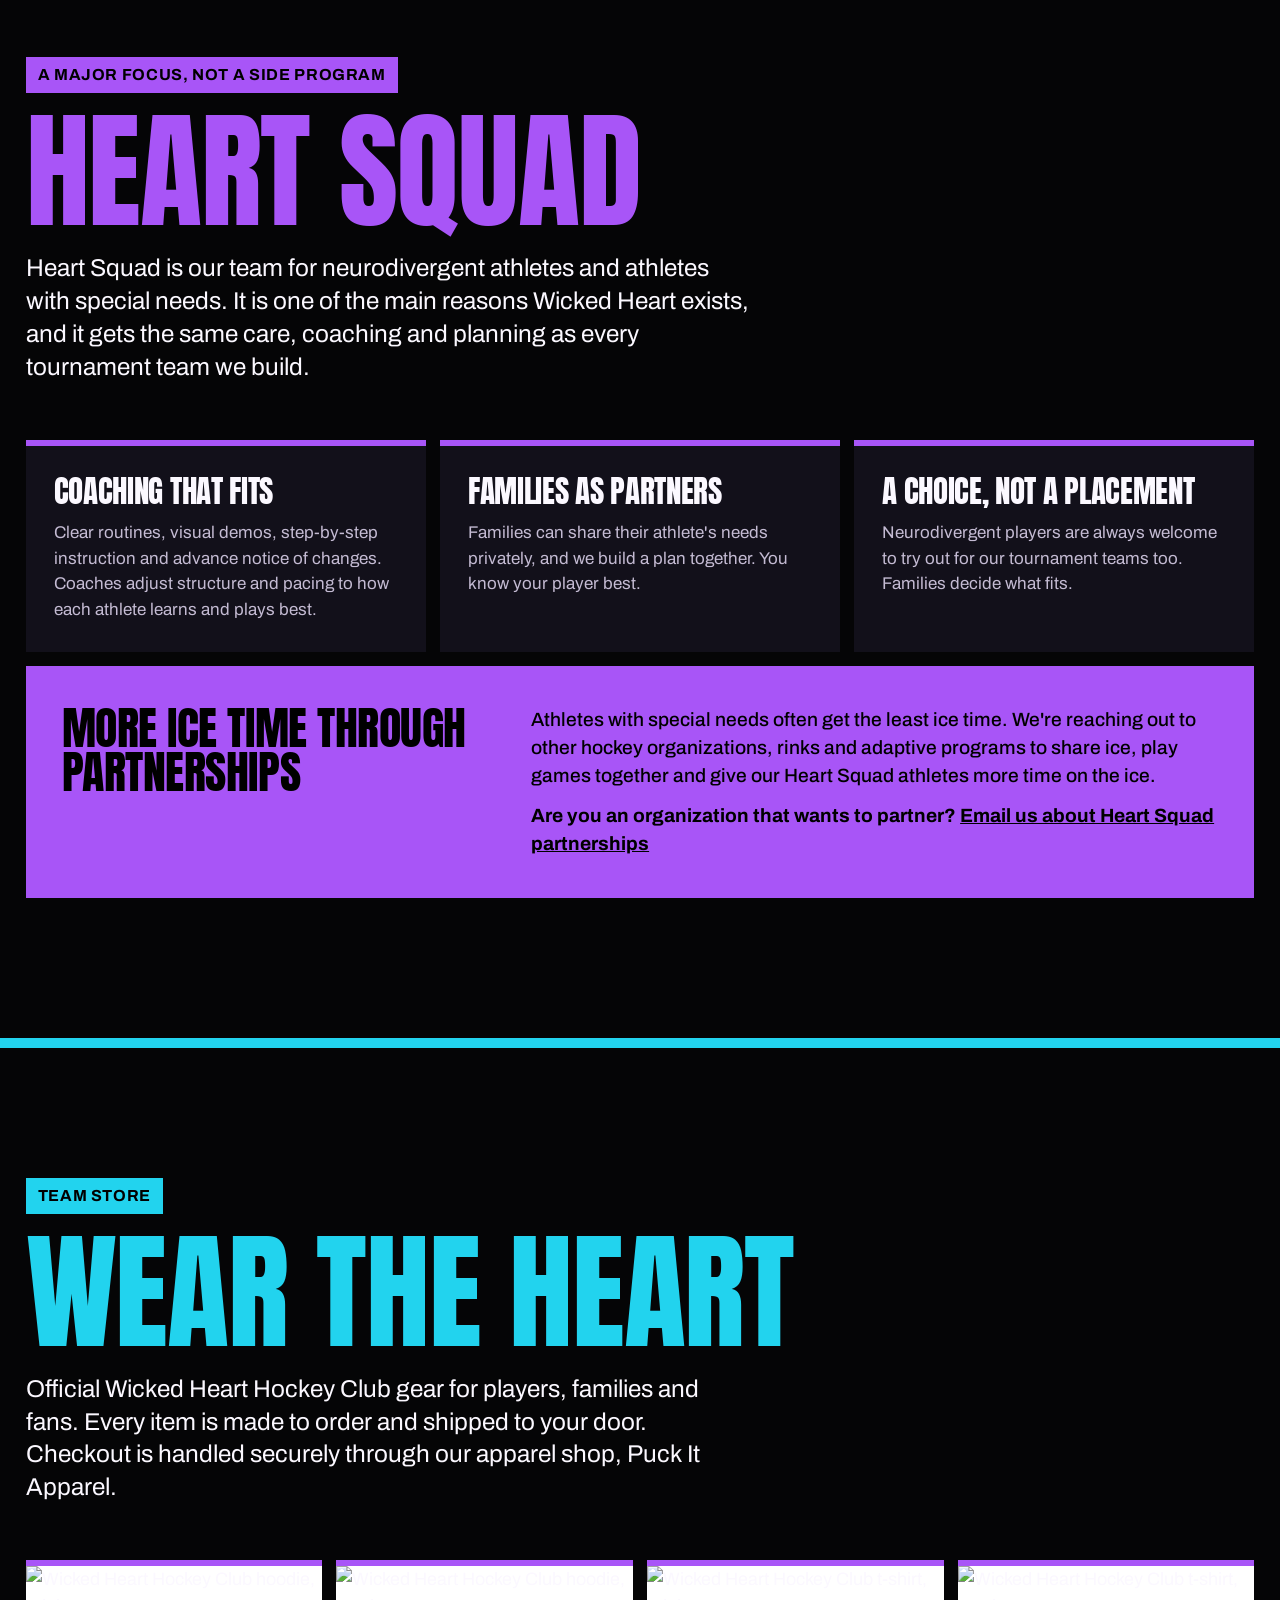
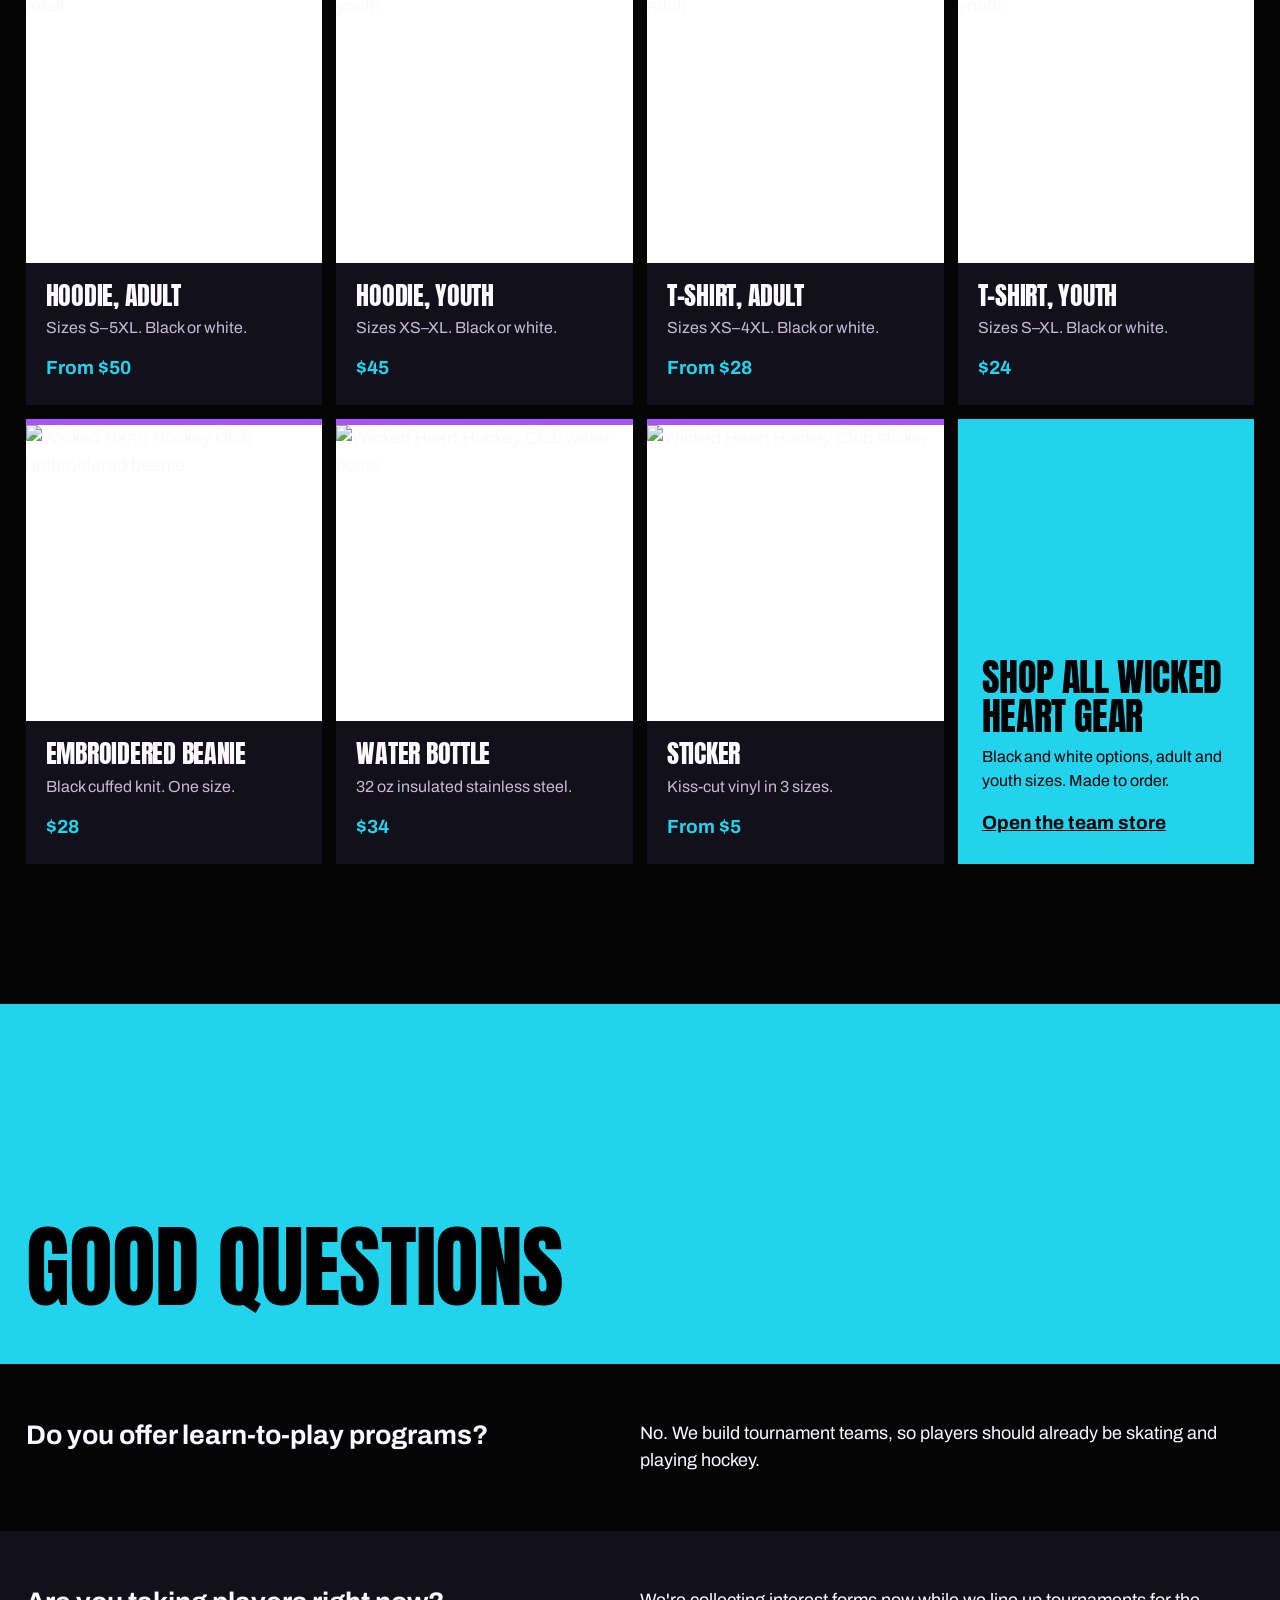
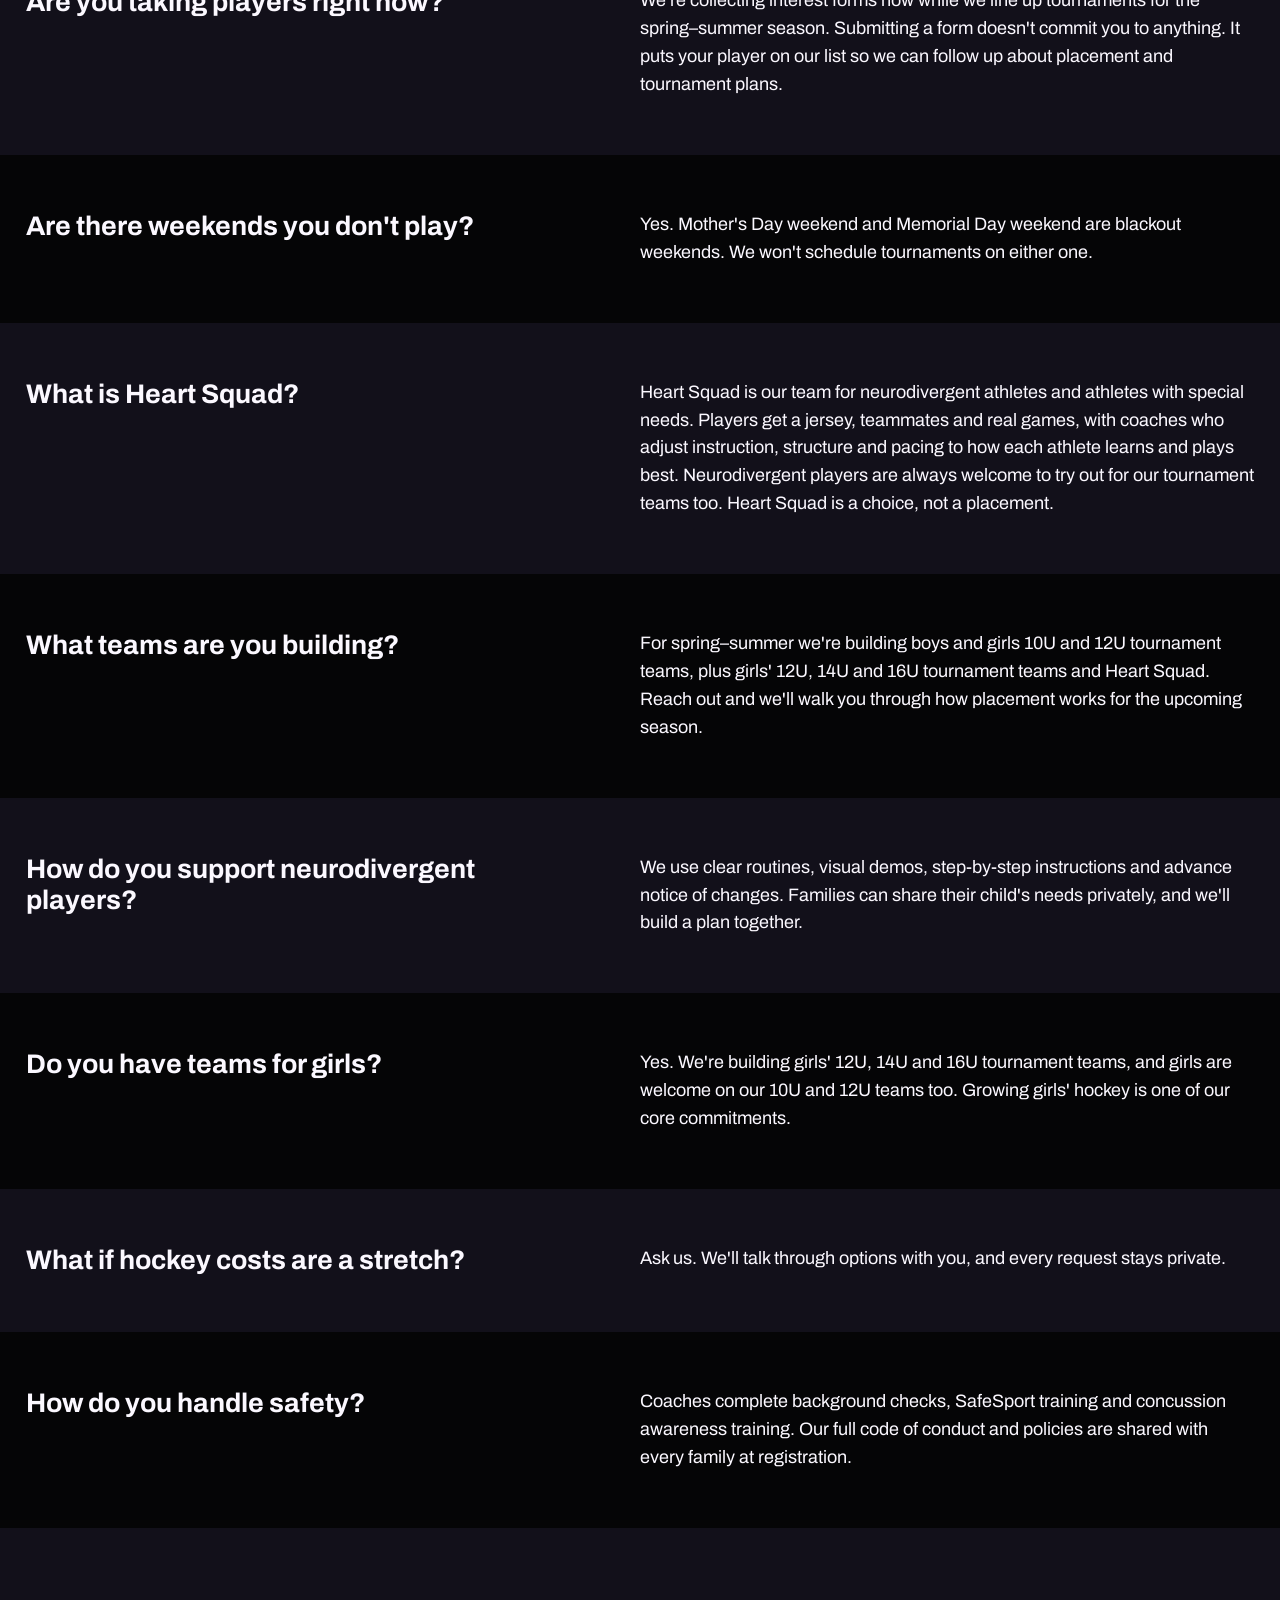
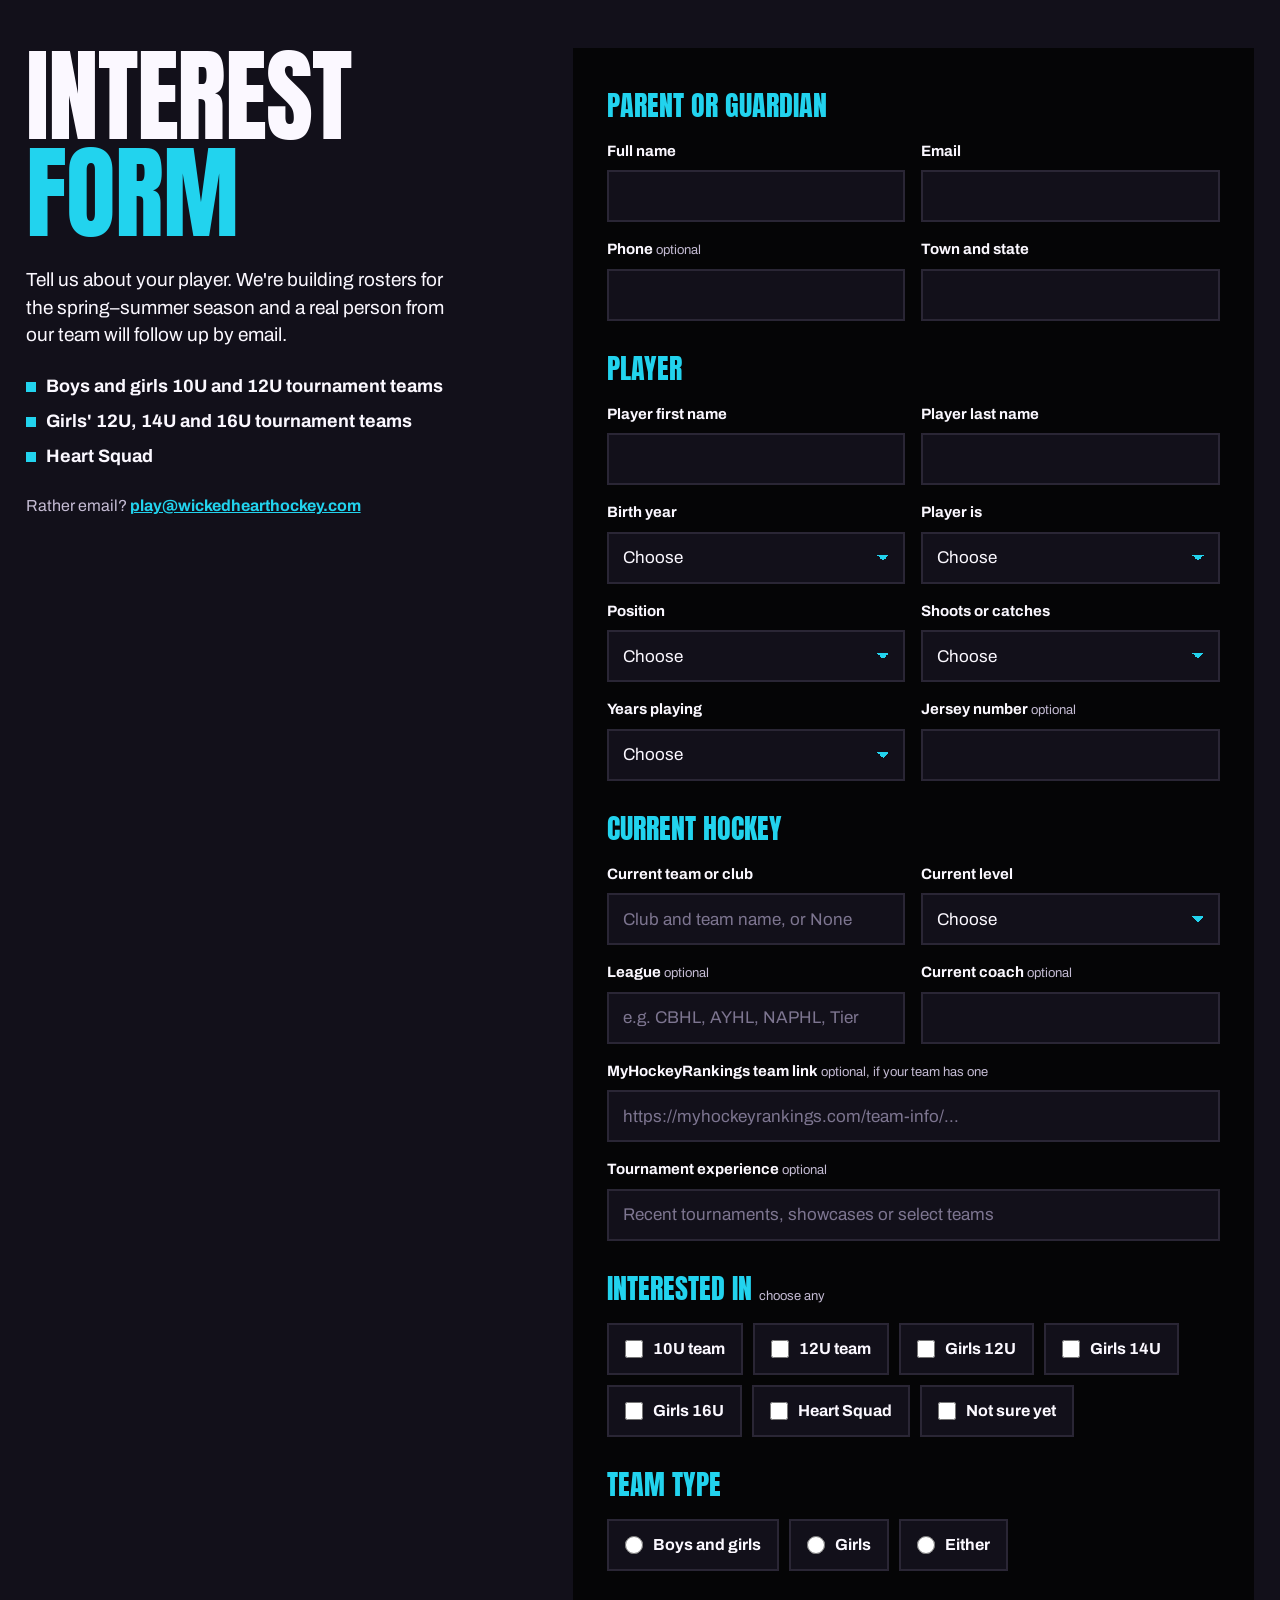
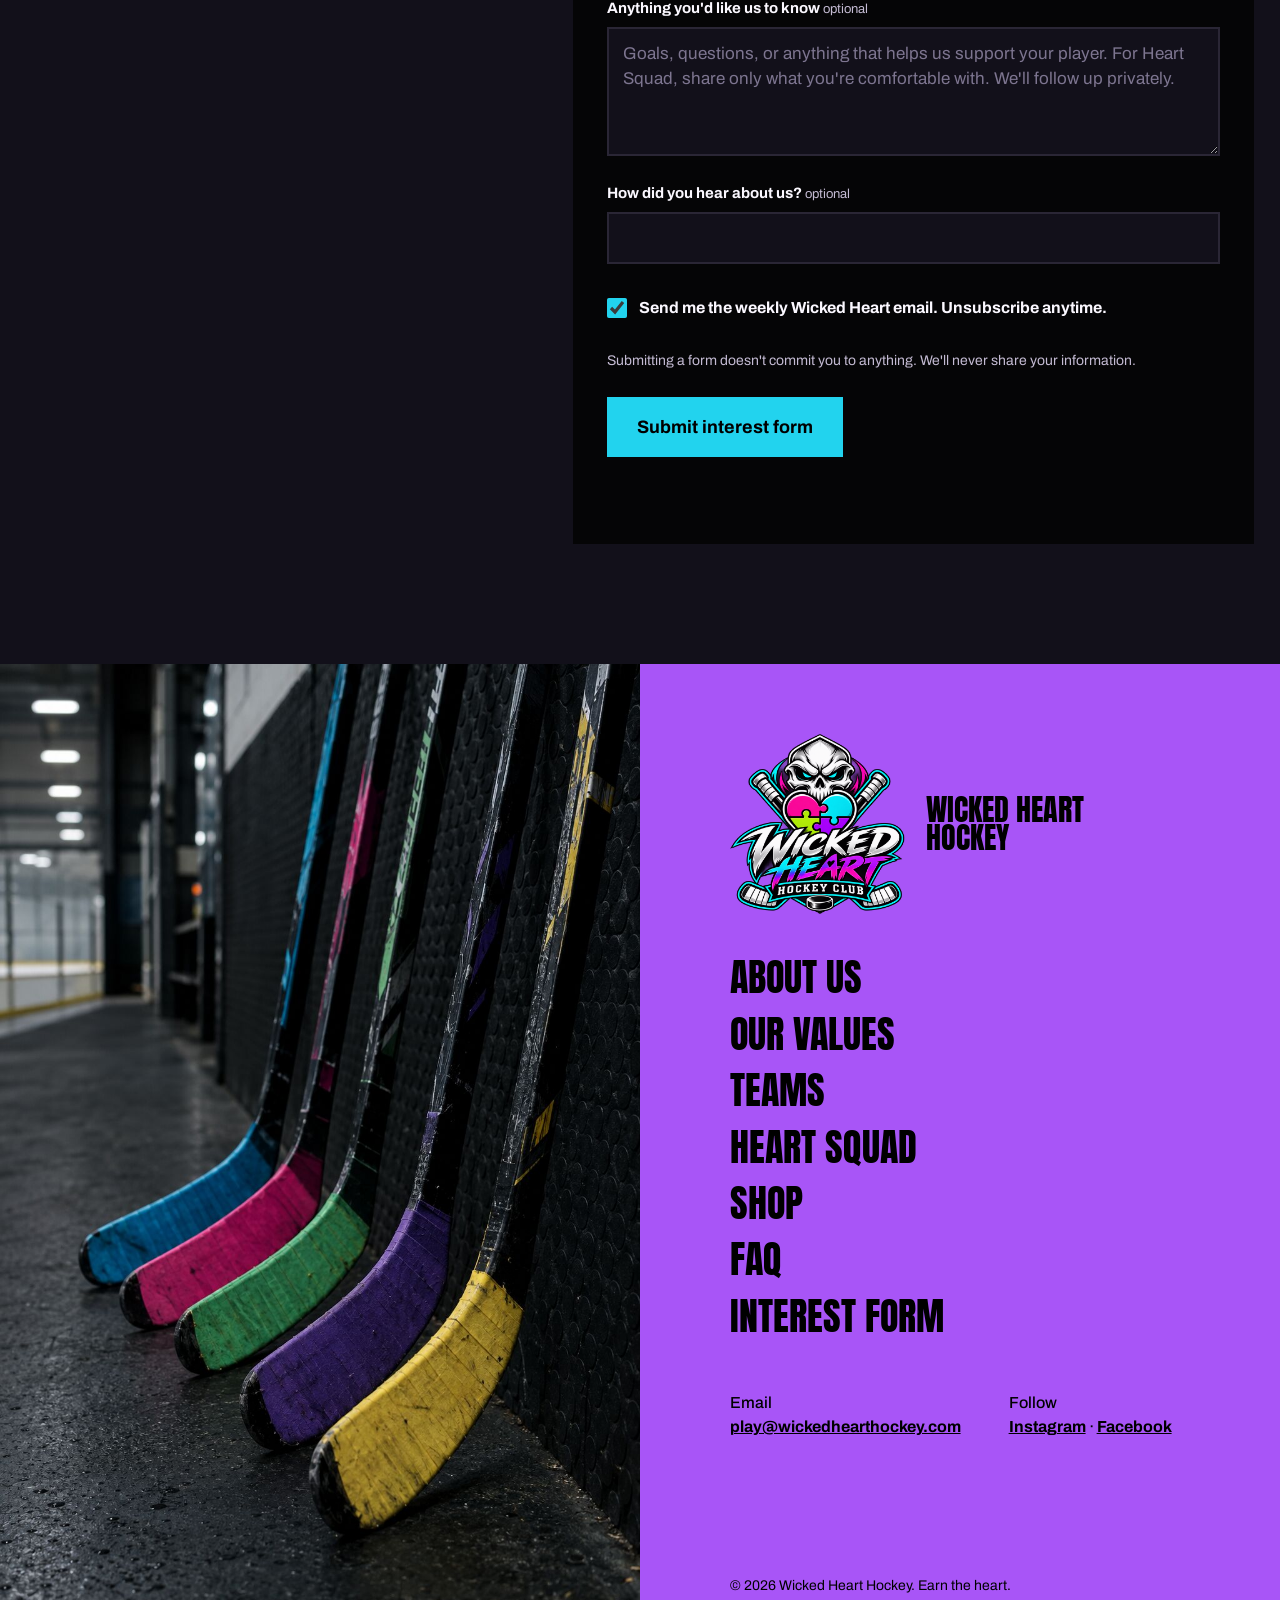
==== commit bda29478: "Use boys and girls wording instead of coed Co-authored-by: Perplexity <noreply@perplexity.ai>" ====
--- a/index.html
+++ b/index.html
@@ -4,7 +4,7 @@
 <meta charset="utf-8">
 <meta name="viewport" content="width=device-width, initial-scale=1">
 <title>Wicked Heart Hockey · Youth and girls' tournament teams and Heart Squad</title>
-<meta name="description" content="Wicked Heart Hockey is an inclusive tournament hockey organization building 10U and 12U tournament teams and girls' 12U, 14U and 16U tournament teams, plus Heart Squad, our team for neurodivergent athletes and athletes with special needs.">
+<meta name="description" content="Wicked Heart Hockey is an inclusive tournament hockey organization building boys and girls 10U and 12U tournament teams and girls' 12U, 14U and 16U tournament teams, plus Heart Squad, our team for neurodivergent athletes and athletes with special needs.">
 <link rel="icon" href="assets/favicon.png" type="image/png">
 <link rel="apple-touch-icon" href="assets/apple-touch-icon.png">
 <link rel="preconnect" href="https://fonts.googleapis.com">
@@ -42,7 +42,7 @@
     </figure>
   </div>
   <div class="hero-band">
-    <p>10U and 12U tournament teams, girls' 12U, 14U and 16U tournament teams, plus Heart Squad, our team for neurodivergent athletes and athletes with special needs. Built on heart, hustle, love and grit.</p>
+    <p>Boys and girls 10U and 12U tournament teams, girls' 12U, 14U and 16U tournament teams, plus Heart Squad, our team for neurodivergent athletes and athletes with special needs. Built on heart, hustle, love and grit.</p>
     <a class="btn btn-mag" href="#programs">Find your team</a>
   </div>
 </section>
@@ -129,8 +129,8 @@
   <div class="lineup">
     <h3 class="lineup-head">Tournament teams</h3>
     <ul class="levels">
-      <li class="level" data-fits="youth"><span class="lv">10U</span><span class="lv-meta">Tournament team<br><span class="nw">Spring–Summer</span></span></li>
-      <li class="level" data-fits="youth"><span class="lv">12U</span><span class="lv-meta">Tournament team<br><span class="nw">Spring–Summer</span></span></li>
+      <li class="level" data-fits="youth"><span class="lv">10U</span><span class="lv-meta">Boys and girls team<br><span class="nw">Spring–Summer</span></span></li>
+      <li class="level" data-fits="youth"><span class="lv">12U</span><span class="lv-meta">Boys and girls team<br><span class="nw">Spring–Summer</span></span></li>
       <li class="level" data-fits="girls"><span class="lv">12U</span><span class="lv-meta">Girls' tournament team<br><span class="nw">Spring–Summer</span></span></li>
       <li class="level" data-fits="girls"><span class="lv">14U</span><span class="lv-meta">Girls' tournament team<br><span class="nw">Spring–Summer</span></span></li>
       <li class="level" data-fits="girls"><span class="lv">16U</span><span class="lv-meta">Girls' tournament team<br><span class="nw">Spring–Summer</span></span></li>
@@ -230,7 +230,7 @@
   <div class="band alt"><h3>Are you taking players right now?</h3><p>We're collecting interest forms now while we line up tournaments for the spring–summer season. Submitting a form doesn't commit you to anything. It puts your player on our list so we can follow up about placement and tournament plans.</p></div>
   <div class="band"><h3>Are there weekends you don't play?</h3><p>Yes. Mother's Day weekend and Memorial Day weekend are blackout weekends. We won't schedule tournaments on either one.</p></div>
   <div class="band alt"><h3>What is Heart Squad?</h3><p>Heart Squad is our team for neurodivergent athletes and athletes with special needs. Players get a jersey, teammates and real games, with coaches who adjust instruction, structure and pacing to how each athlete learns and plays best. Neurodivergent players are always welcome to try out for our tournament teams too. Heart Squad is a choice, not a placement.</p></div>
-  <div class="band"><h3>What teams are you building?</h3><p>For spring–summer we're building 10U and 12U tournament teams, plus girls' 12U, 14U and 16U tournament teams and Heart Squad. Reach out and we'll walk you through how placement works for the upcoming season.</p></div>
+  <div class="band"><h3>What teams are you building?</h3><p>For spring–summer we're building boys and girls 10U and 12U tournament teams, plus girls' 12U, 14U and 16U tournament teams and Heart Squad. Reach out and we'll walk you through how placement works for the upcoming season.</p></div>
   <div class="band alt"><h3>How do you support neurodivergent players?</h3><p>We use clear routines, visual demos, step-by-step instructions and advance notice of changes. Families can share their child's needs privately, and we'll build a plan together.</p></div>
   <div class="band"><h3>Do you have teams for girls?</h3><p>Yes. We're building girls' 12U, 14U and 16U tournament teams, and girls are welcome on our 10U and 12U teams too. Growing girls' hockey is one of our core commitments.</p></div>
   <div class="band alt"><h3>What if hockey costs are a stretch?</h3><p>Ask us. We'll talk through options with you, and every request stays private.</p></div>
@@ -243,7 +243,7 @@
     <h2 id="join-title" class="join-title"><span>Interest</span><span>form</span></h2>
     <p>Tell us about your player. We're building rosters for the spring–summer season and a real person from our team will follow up by email.</p>
     <ul class="join-points">
-      <li>10U and 12U tournament teams</li>
+      <li>Boys and girls 10U and 12U tournament teams</li>
       <li>Girls' 12U, 14U and 16U tournament teams</li>
       <li>Heart Squad</li>
     </ul>
@@ -346,7 +346,7 @@
 
     <fieldset class="chips">
       <legend>Team type</legend>
-      <label class="chip"><input type="radio" name="Team type" value="Coed" required>Coed</label>
+      <label class="chip"><input type="radio" name="Team type" value="Boys and girls" required>Boys and girls</label>
       <label class="chip"><input type="radio" name="Team type" value="Girls">Girls</label>
       <label class="chip"><input type="radio" name="Team type" value="Either">Either</label>
     </fieldset>
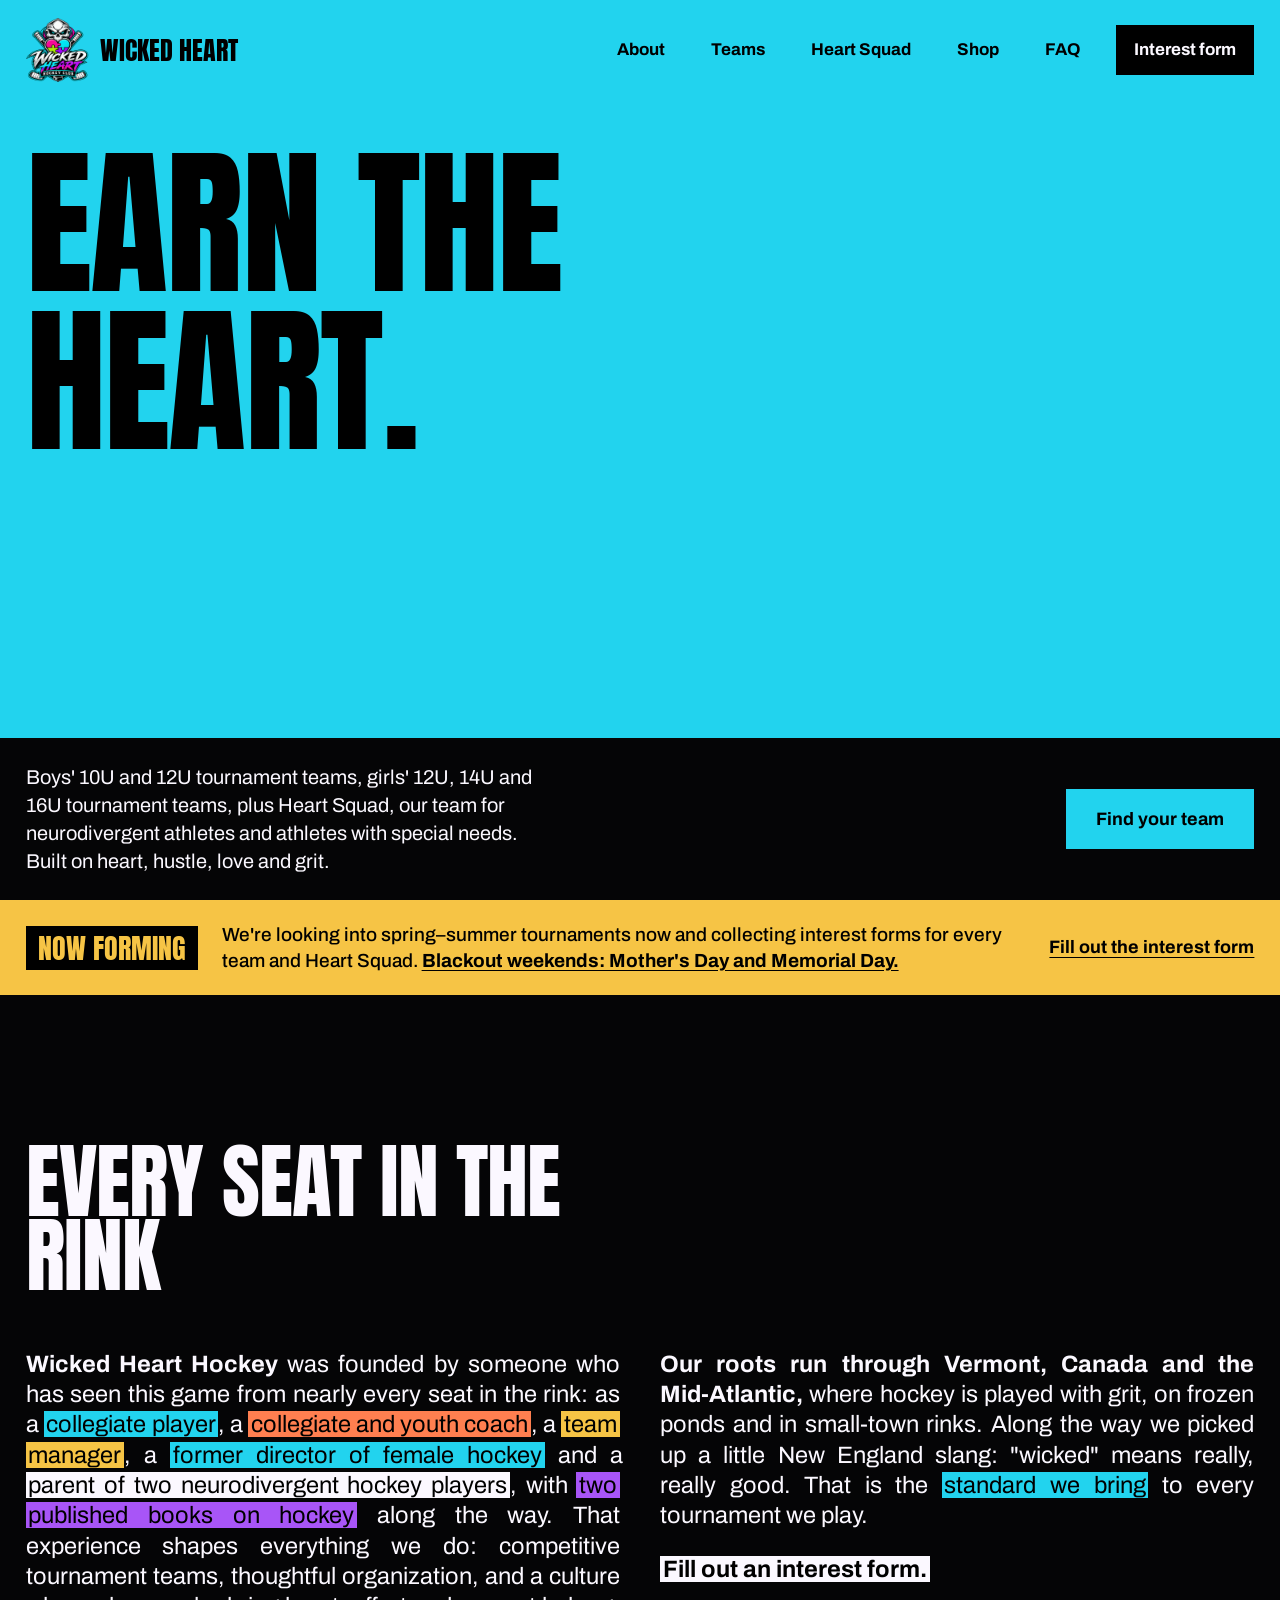
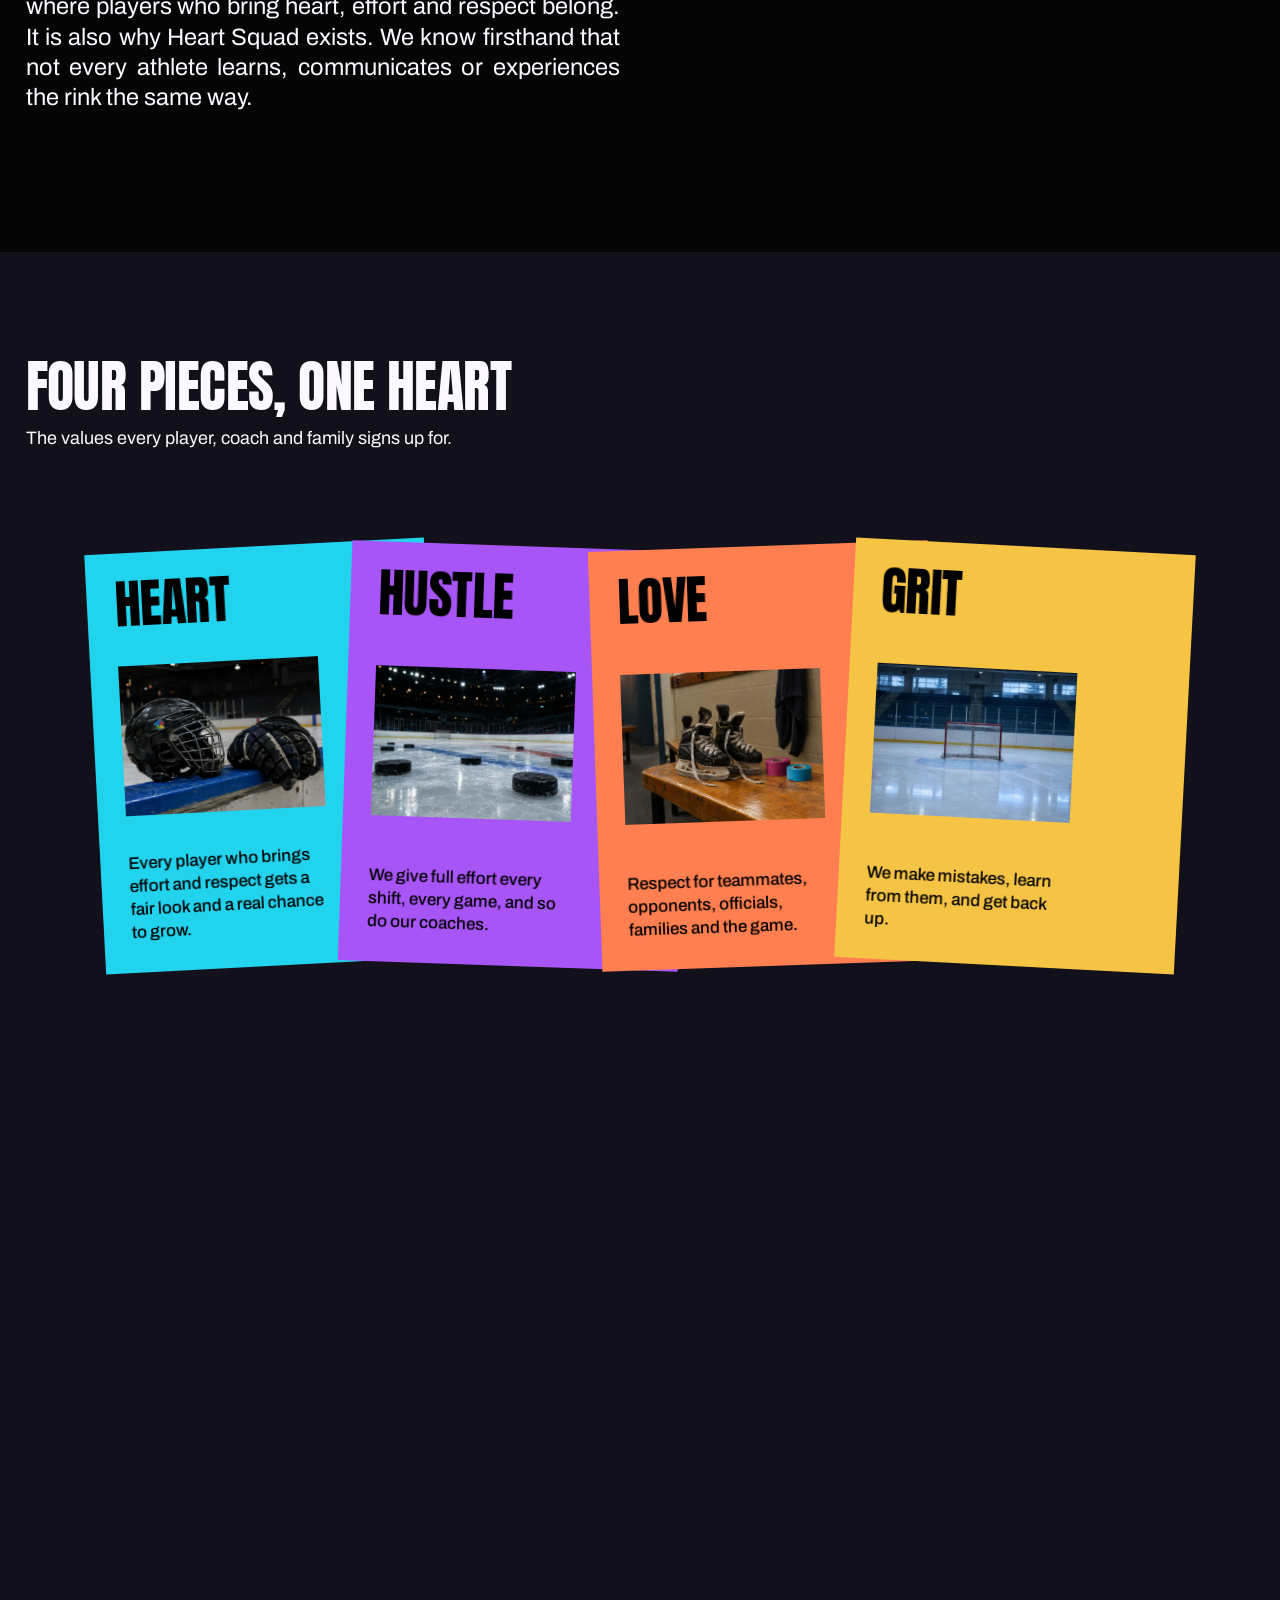
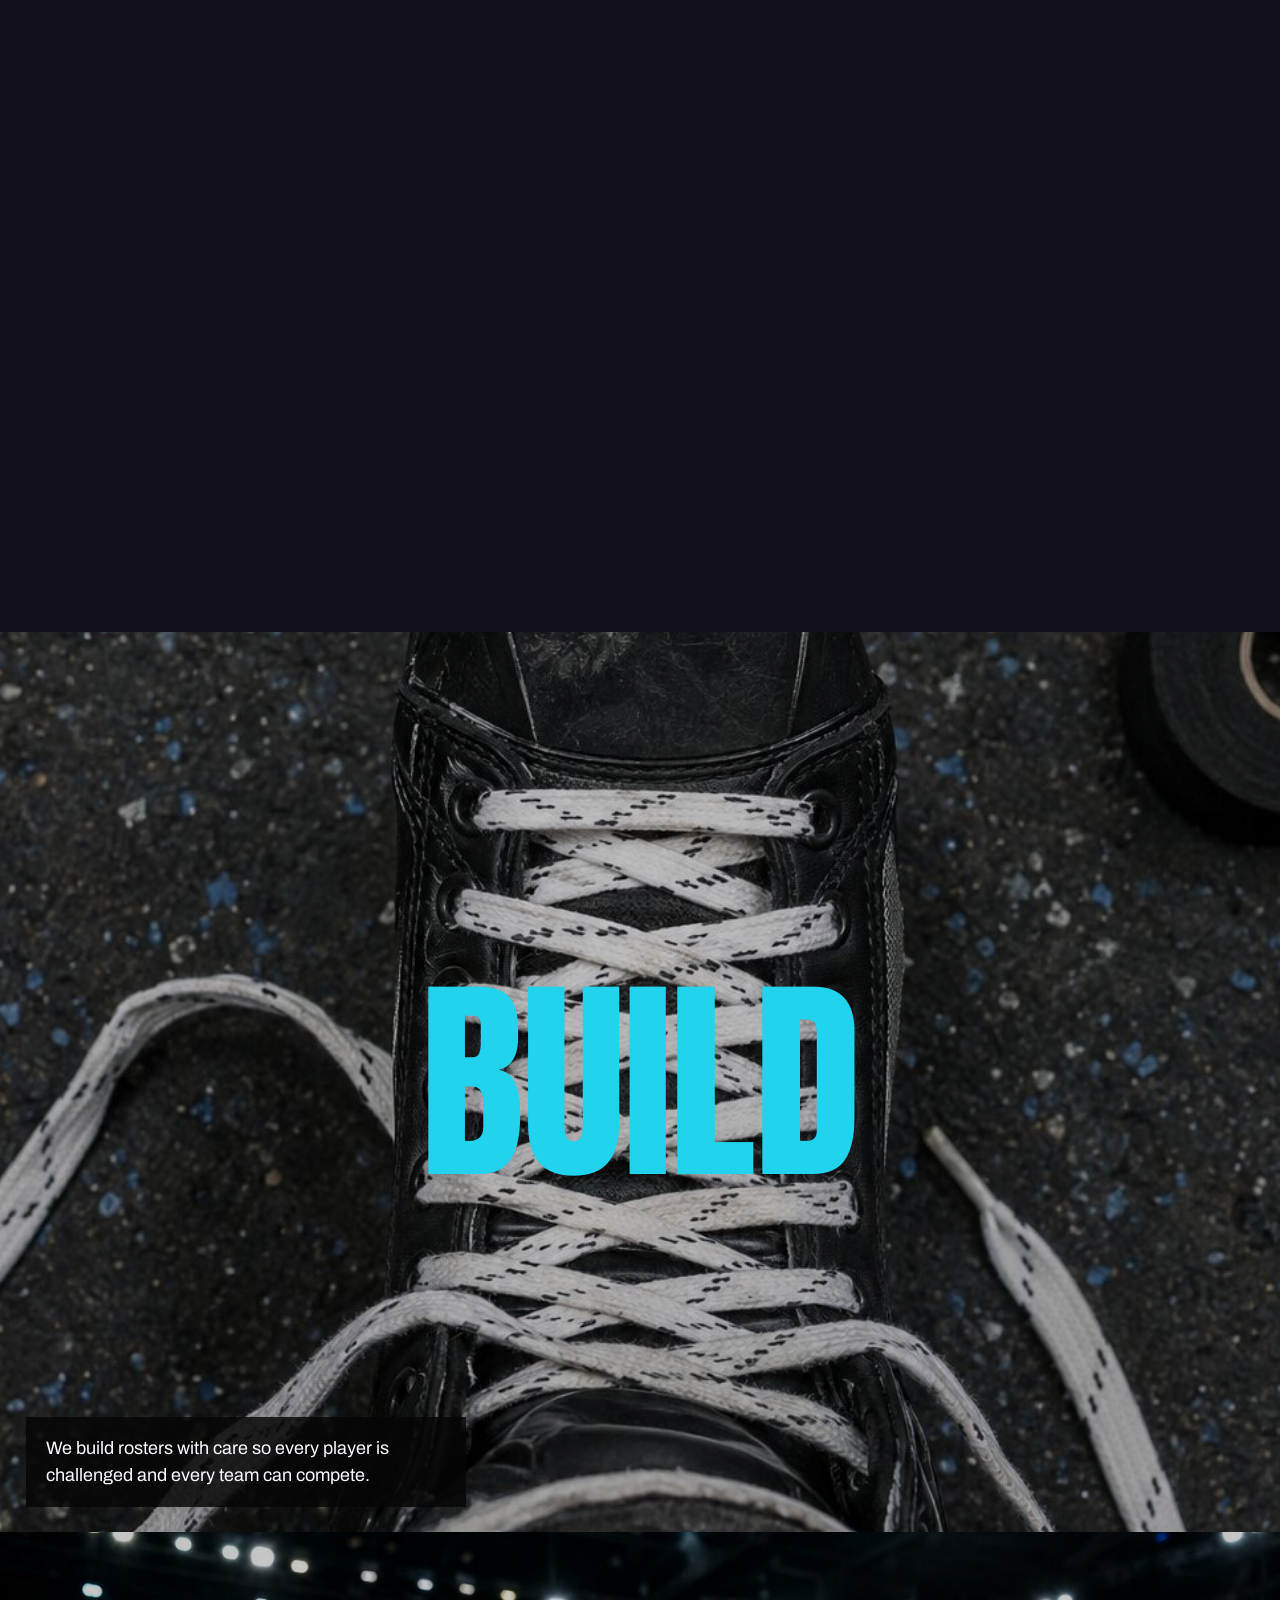
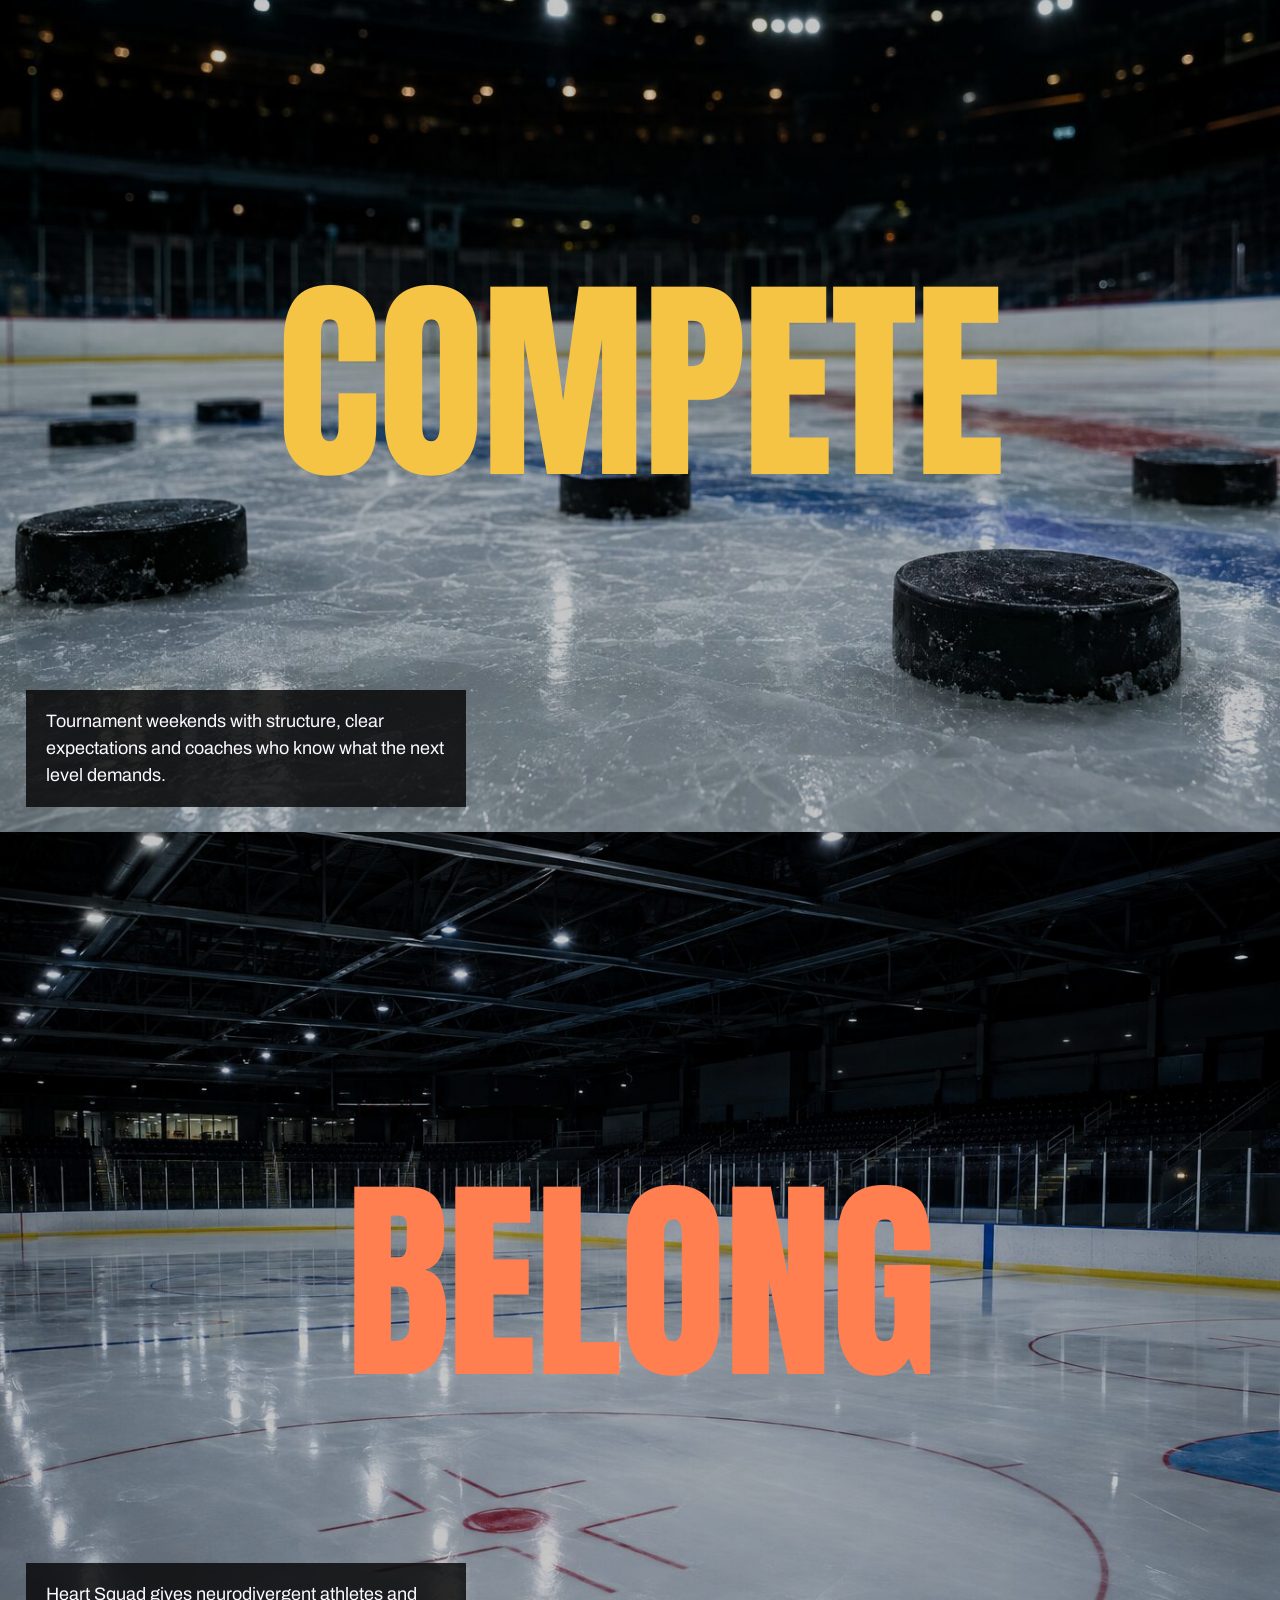
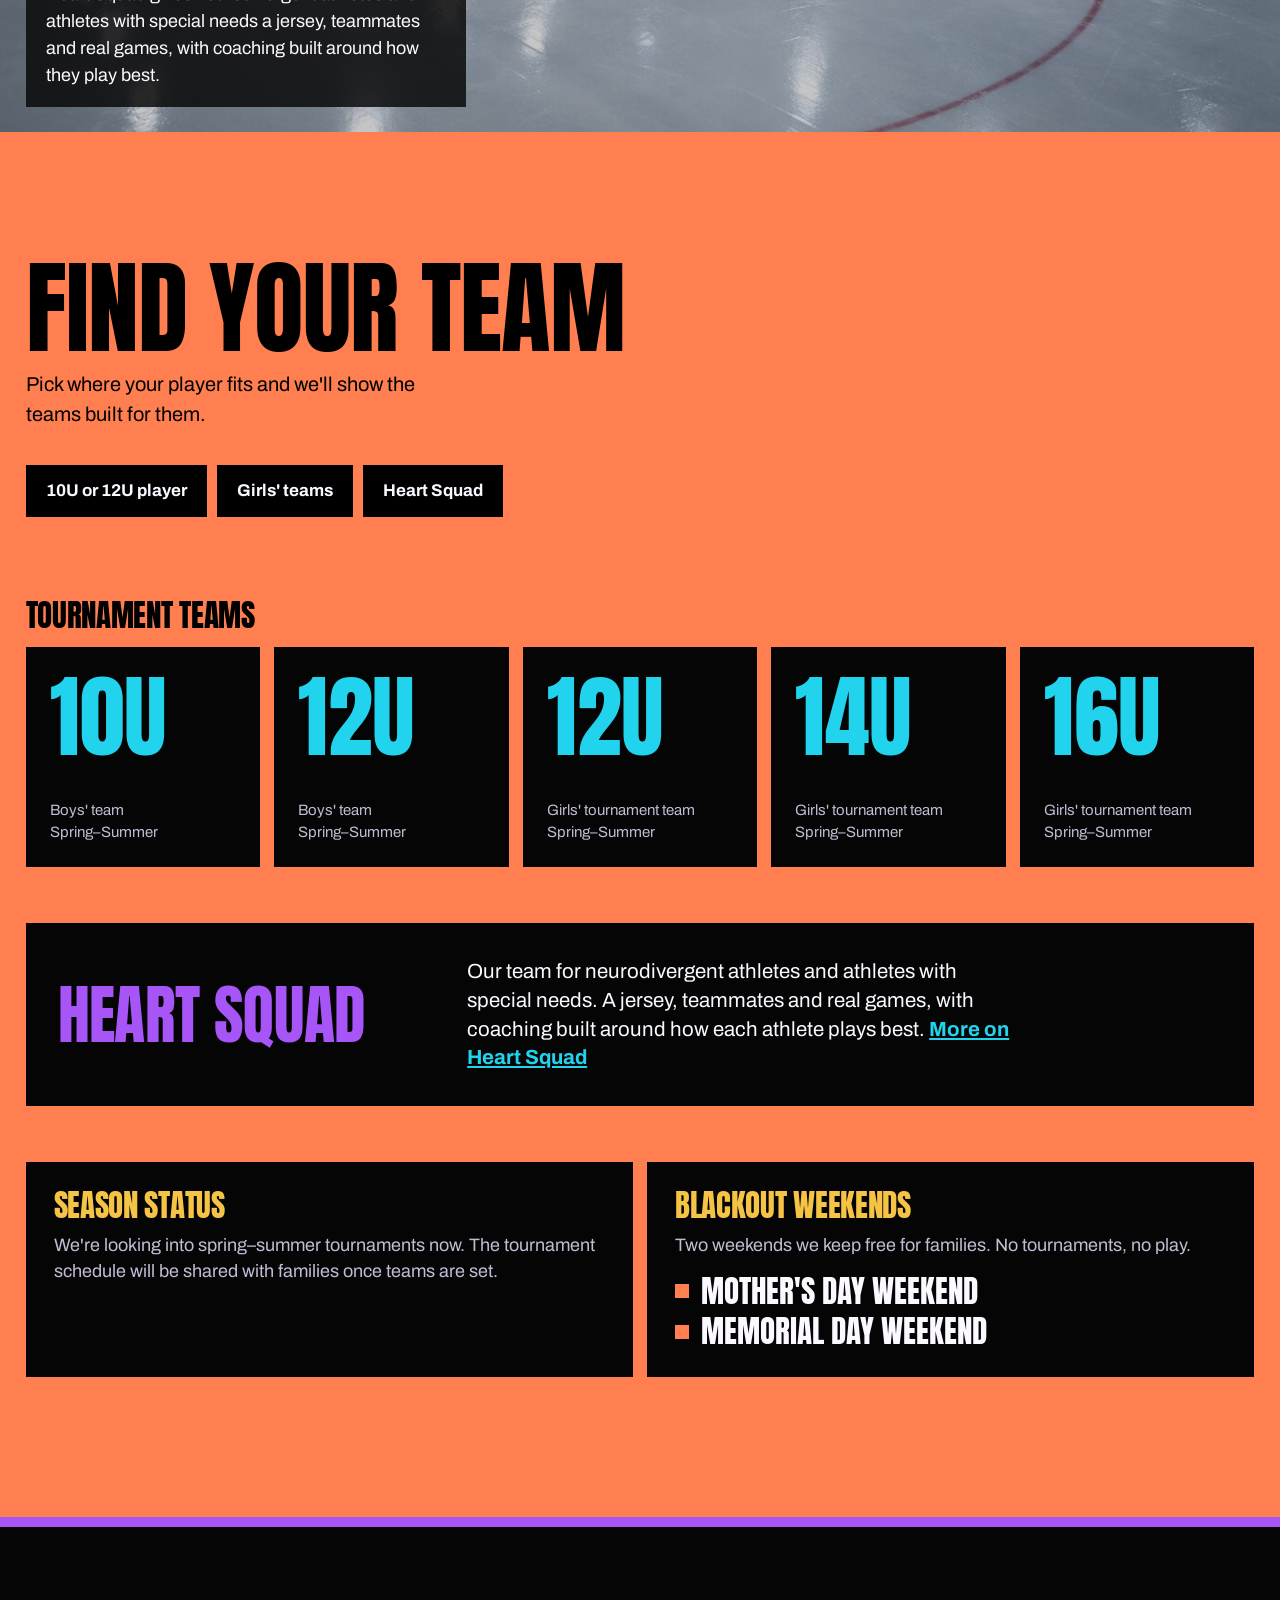
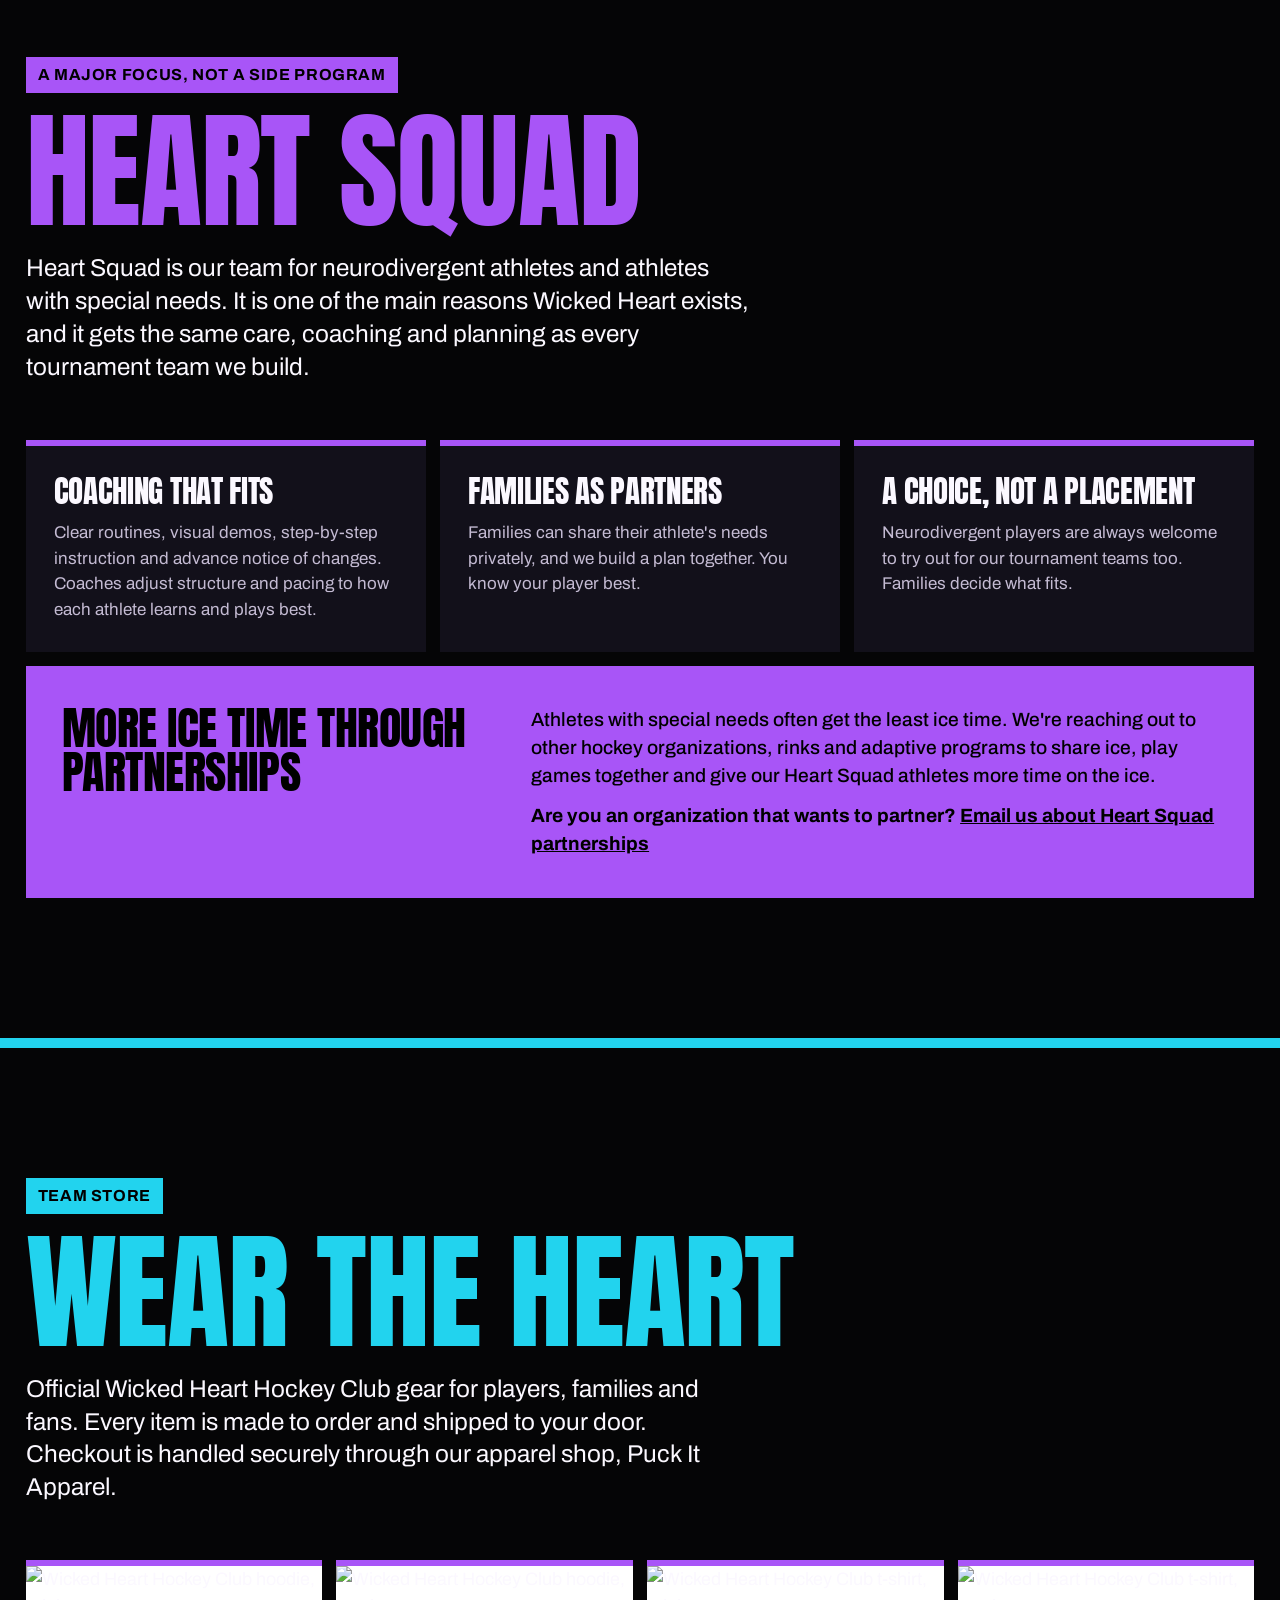
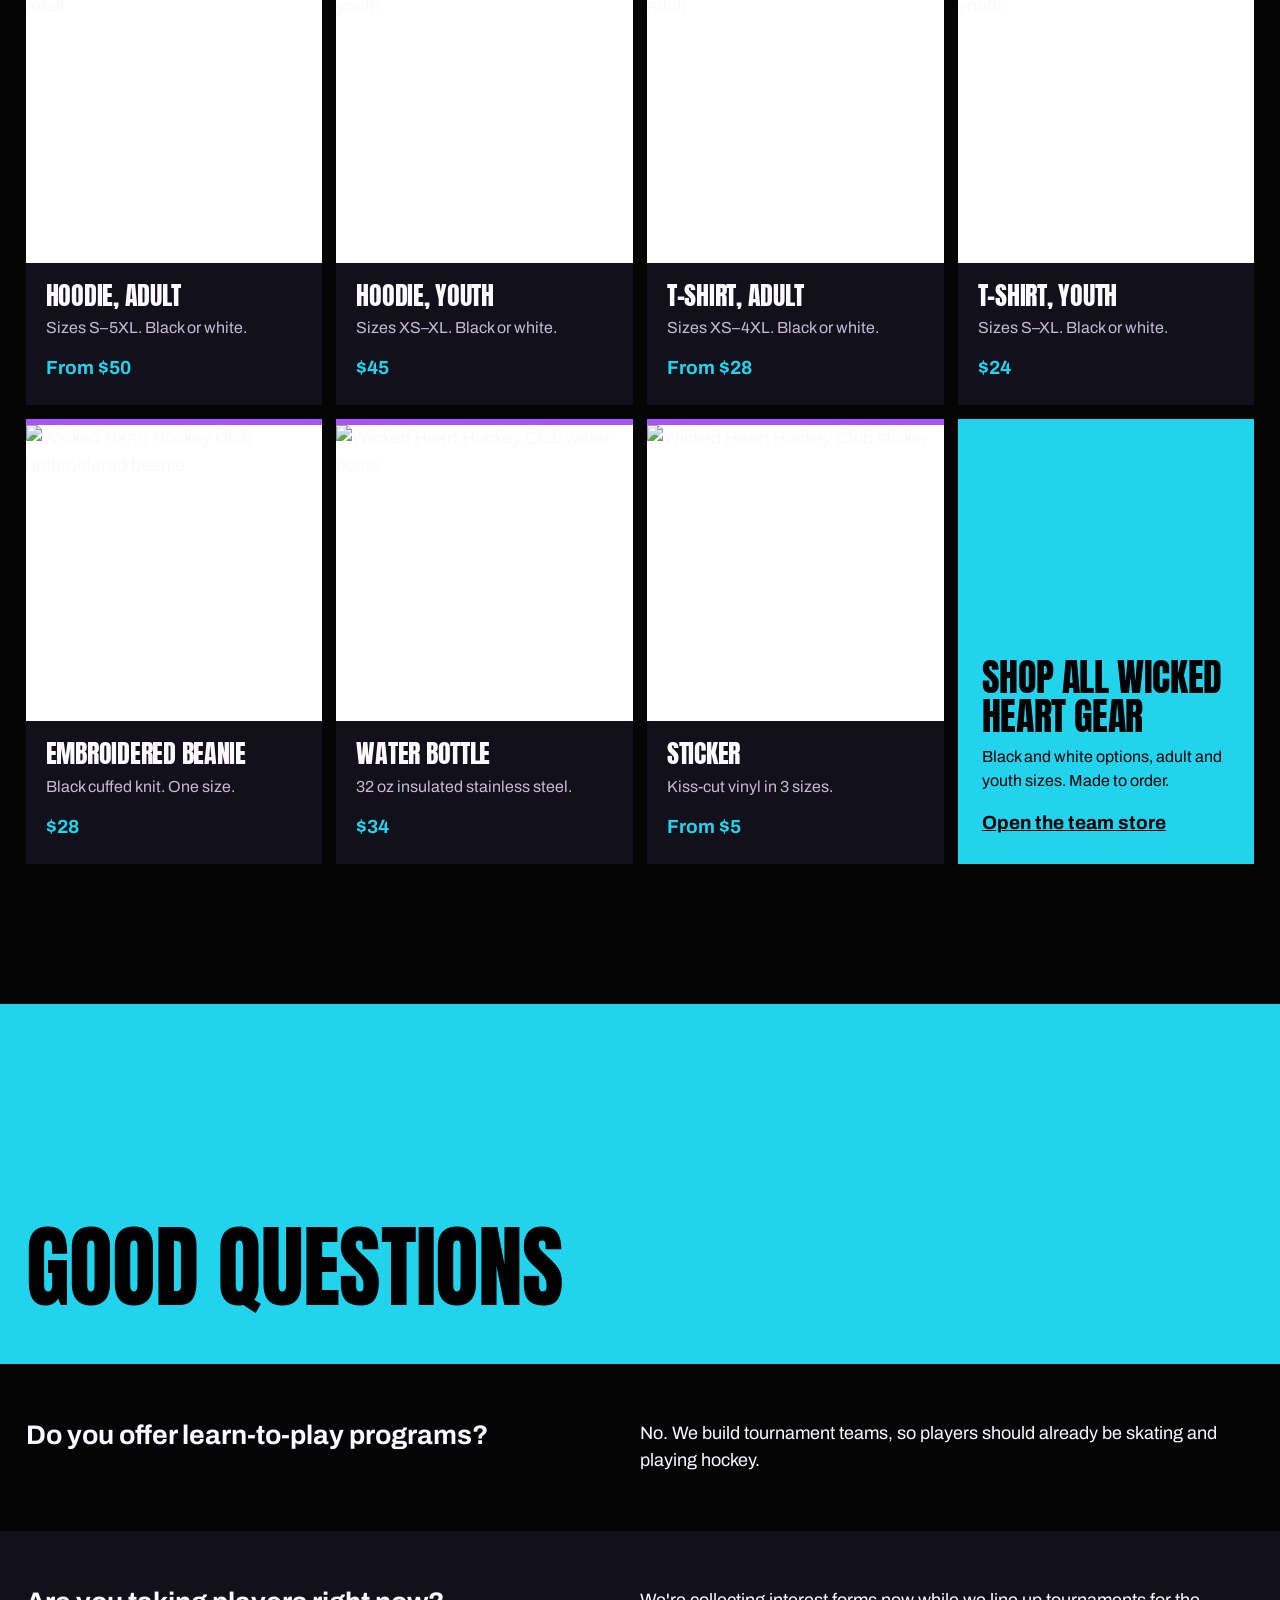
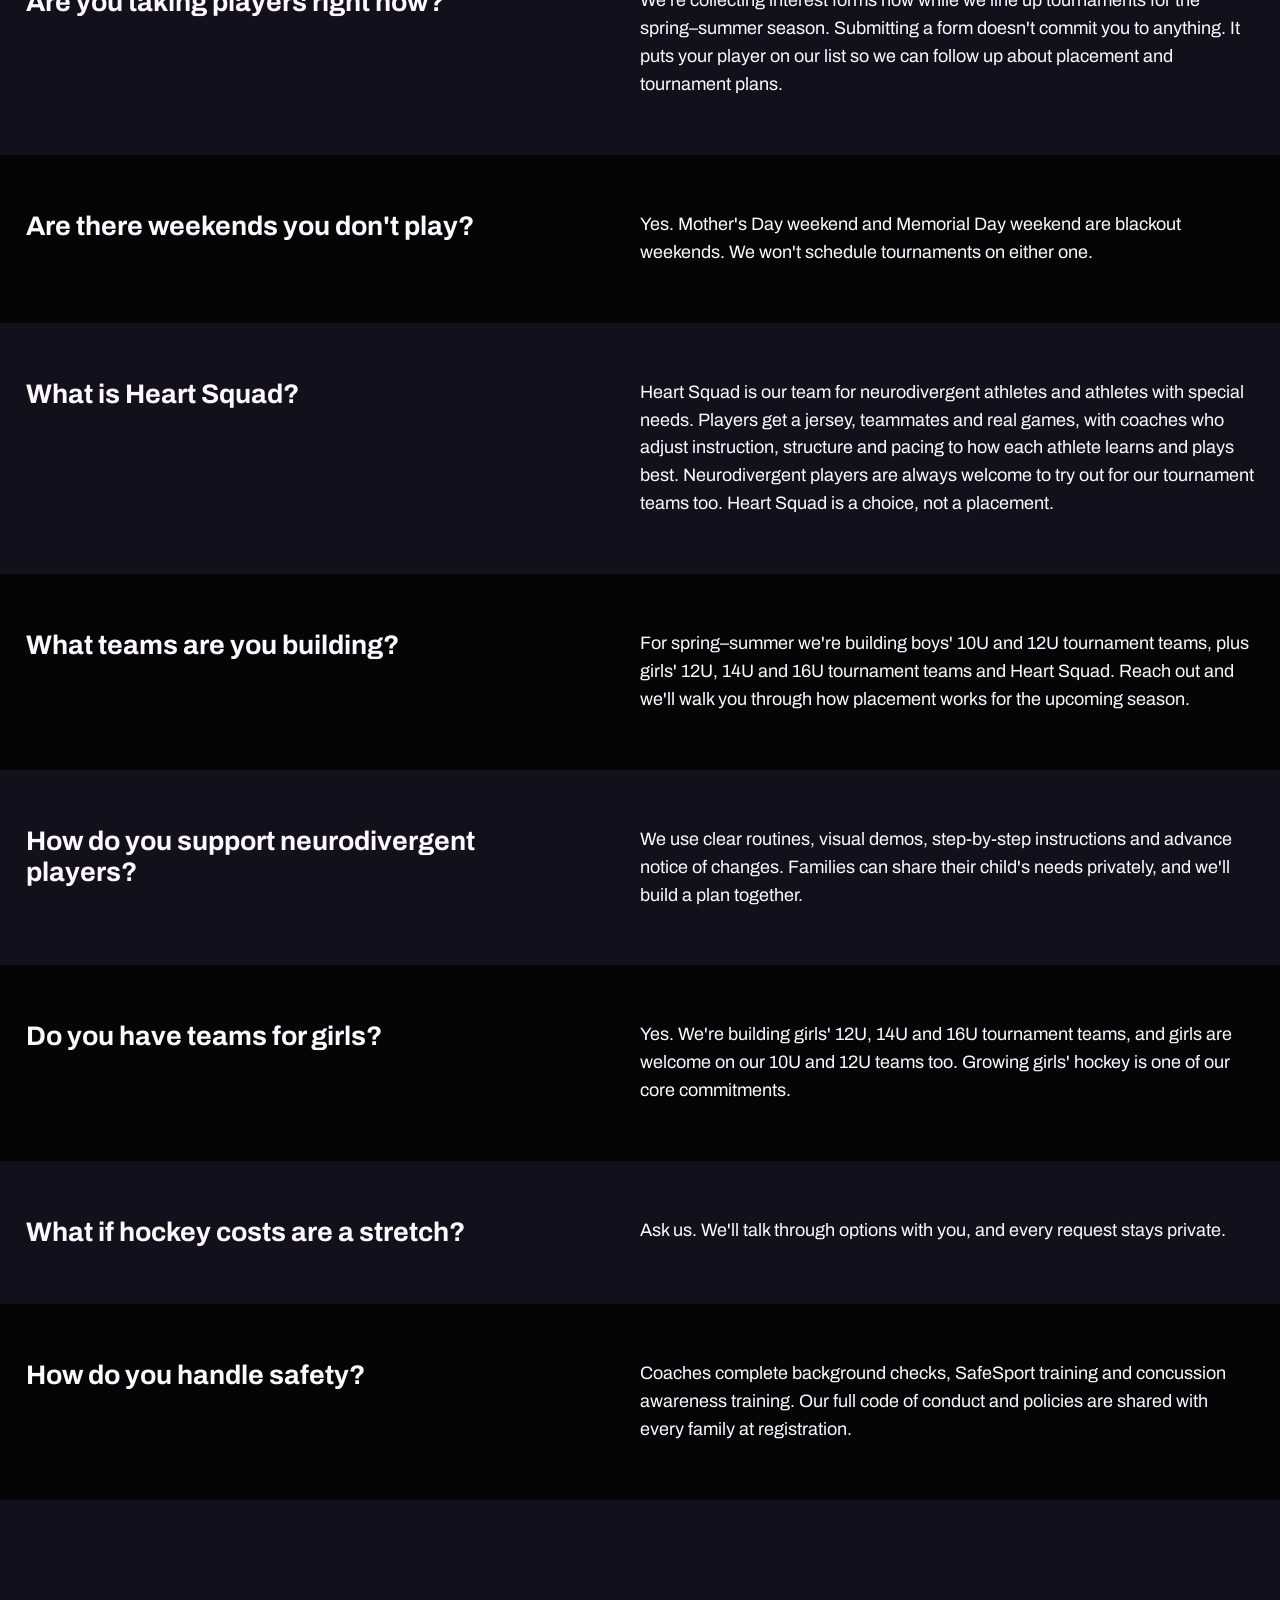
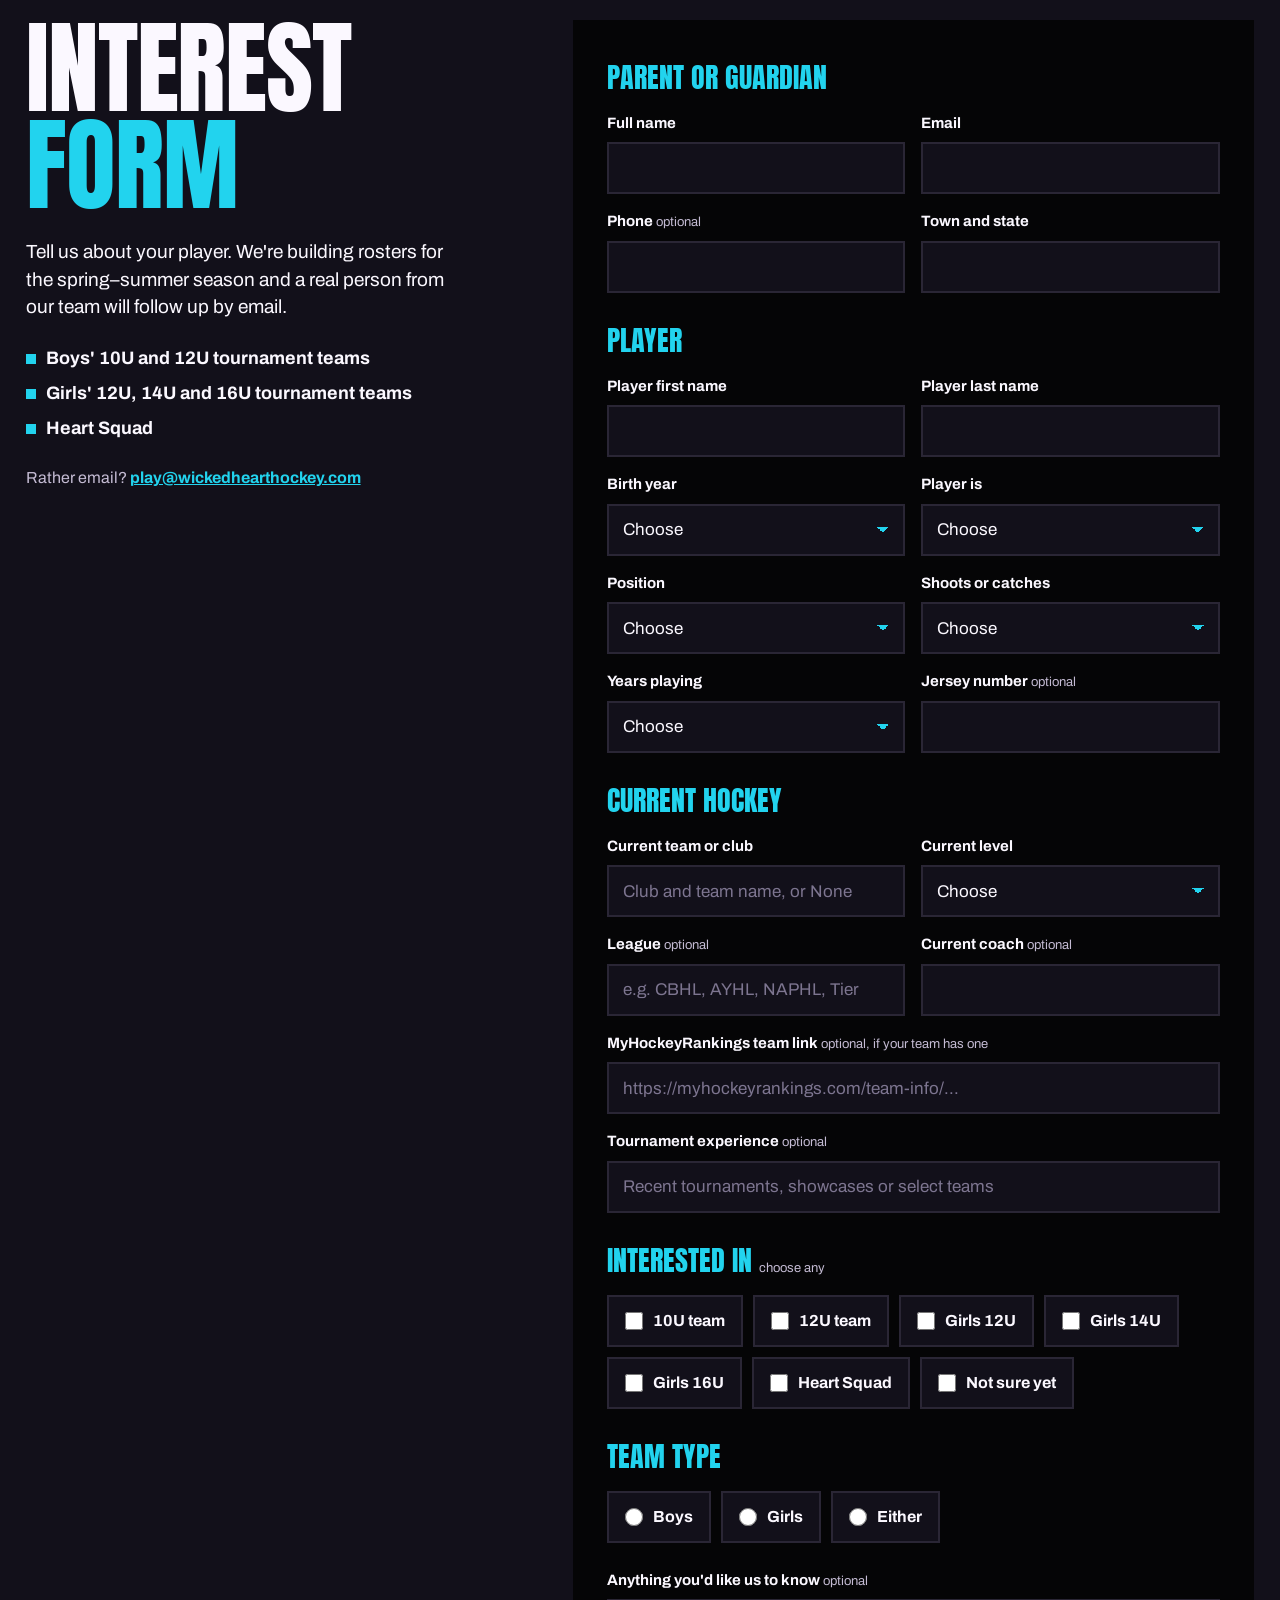
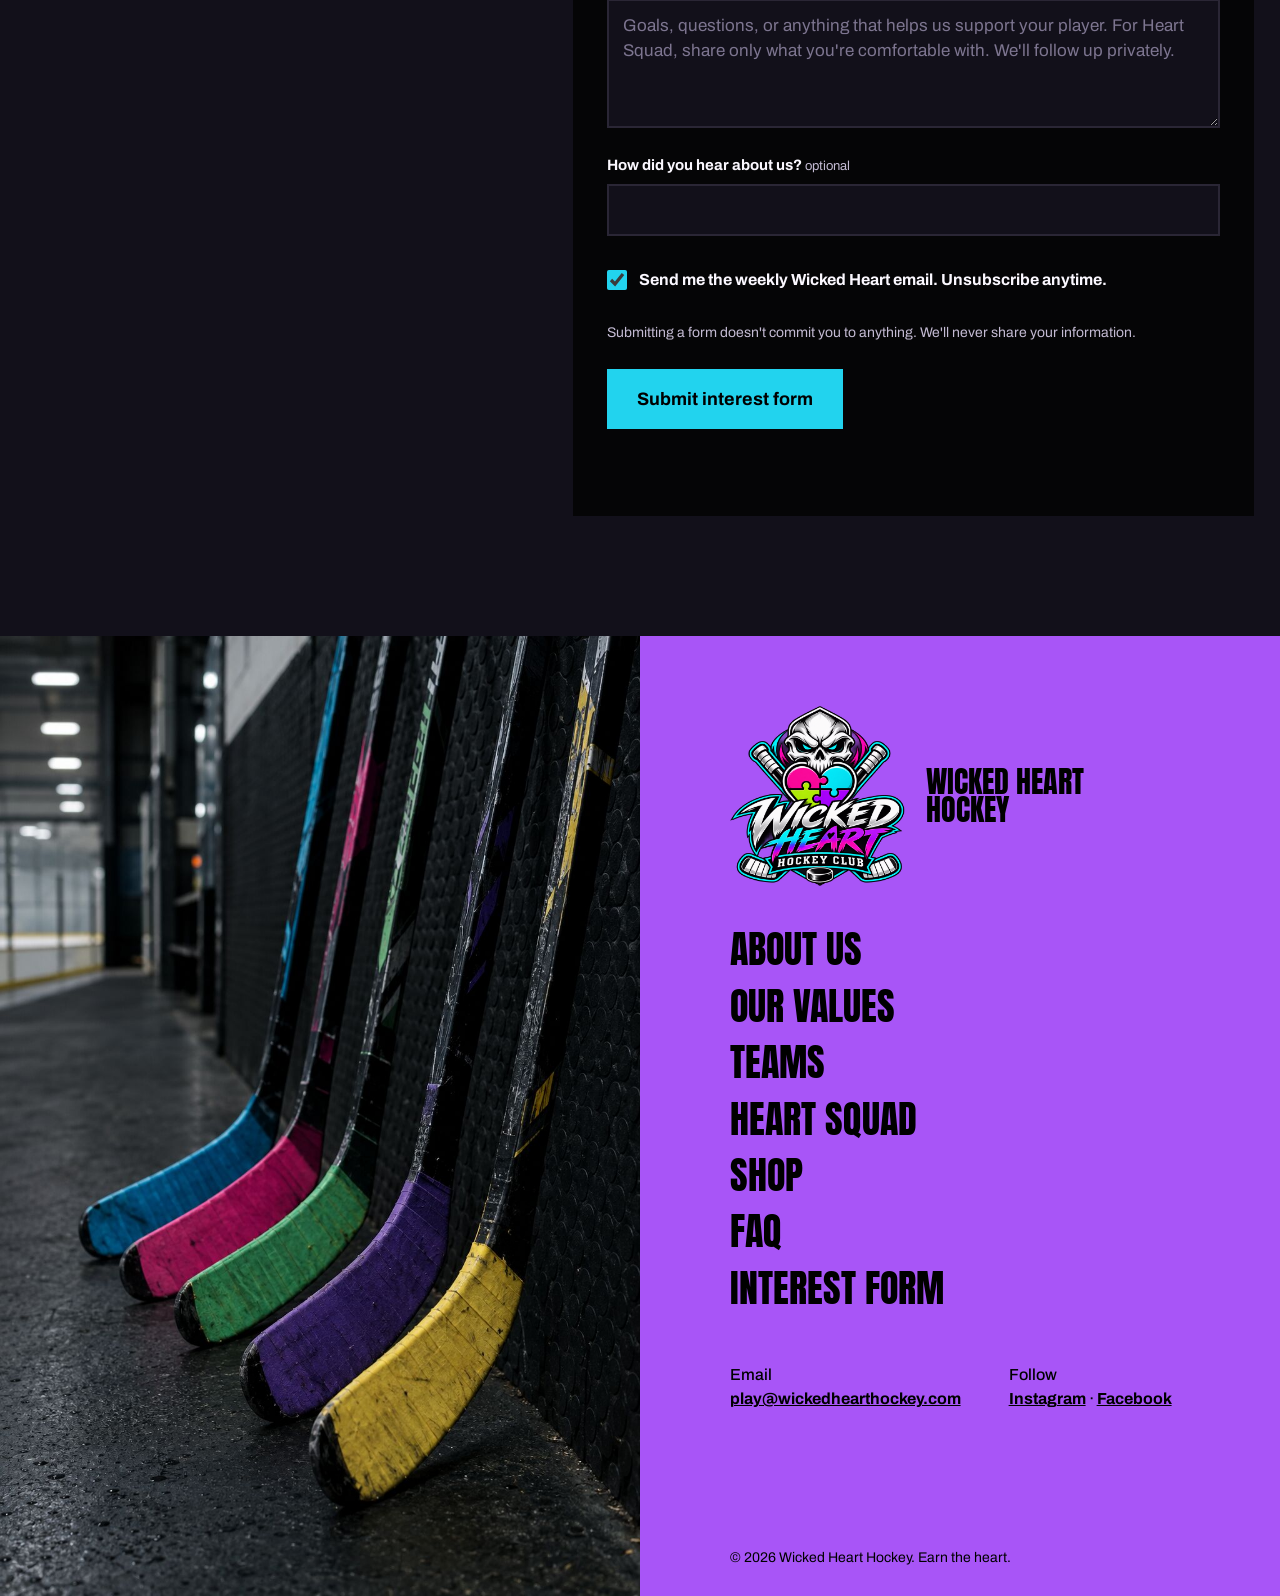
==== commit a4d75c26: "Use boys wording where coed appeared Co-authored-by: Perplexity <noreply@perplexity.ai>" ====
--- a/index.html
+++ b/index.html
@@ -4,7 +4,7 @@
 <meta charset="utf-8">
 <meta name="viewport" content="width=device-width, initial-scale=1">
 <title>Wicked Heart Hockey · Youth and girls' tournament teams and Heart Squad</title>
-<meta name="description" content="Wicked Heart Hockey is an inclusive tournament hockey organization building boys and girls 10U and 12U tournament teams and girls' 12U, 14U and 16U tournament teams, plus Heart Squad, our team for neurodivergent athletes and athletes with special needs.">
+<meta name="description" content="Wicked Heart Hockey is an inclusive tournament hockey organization building boys' 10U and 12U tournament teams and girls' 12U, 14U and 16U tournament teams, plus Heart Squad, our team for neurodivergent athletes and athletes with special needs.">
 <link rel="icon" href="assets/favicon.png" type="image/png">
 <link rel="apple-touch-icon" href="assets/apple-touch-icon.png">
 <link rel="preconnect" href="https://fonts.googleapis.com">
@@ -42,7 +42,7 @@
     </figure>
   </div>
   <div class="hero-band">
-    <p>Boys and girls 10U and 12U tournament teams, girls' 12U, 14U and 16U tournament teams, plus Heart Squad, our team for neurodivergent athletes and athletes with special needs. Built on heart, hustle, love and grit.</p>
+    <p>Boys' 10U and 12U tournament teams, girls' 12U, 14U and 16U tournament teams, plus Heart Squad, our team for neurodivergent athletes and athletes with special needs. Built on heart, hustle, love and grit.</p>
     <a class="btn btn-mag" href="#programs">Find your team</a>
   </div>
 </section>
@@ -129,8 +129,8 @@
   <div class="lineup">
     <h3 class="lineup-head">Tournament teams</h3>
     <ul class="levels">
-      <li class="level" data-fits="youth"><span class="lv">10U</span><span class="lv-meta">Boys and girls team<br><span class="nw">Spring–Summer</span></span></li>
-      <li class="level" data-fits="youth"><span class="lv">12U</span><span class="lv-meta">Boys and girls team<br><span class="nw">Spring–Summer</span></span></li>
+      <li class="level" data-fits="youth"><span class="lv">10U</span><span class="lv-meta">Boys' team<br><span class="nw">Spring–Summer</span></span></li>
+      <li class="level" data-fits="youth"><span class="lv">12U</span><span class="lv-meta">Boys' team<br><span class="nw">Spring–Summer</span></span></li>
       <li class="level" data-fits="girls"><span class="lv">12U</span><span class="lv-meta">Girls' tournament team<br><span class="nw">Spring–Summer</span></span></li>
       <li class="level" data-fits="girls"><span class="lv">14U</span><span class="lv-meta">Girls' tournament team<br><span class="nw">Spring–Summer</span></span></li>
       <li class="level" data-fits="girls"><span class="lv">16U</span><span class="lv-meta">Girls' tournament team<br><span class="nw">Spring–Summer</span></span></li>
@@ -230,7 +230,7 @@
   <div class="band alt"><h3>Are you taking players right now?</h3><p>We're collecting interest forms now while we line up tournaments for the spring–summer season. Submitting a form doesn't commit you to anything. It puts your player on our list so we can follow up about placement and tournament plans.</p></div>
   <div class="band"><h3>Are there weekends you don't play?</h3><p>Yes. Mother's Day weekend and Memorial Day weekend are blackout weekends. We won't schedule tournaments on either one.</p></div>
   <div class="band alt"><h3>What is Heart Squad?</h3><p>Heart Squad is our team for neurodivergent athletes and athletes with special needs. Players get a jersey, teammates and real games, with coaches who adjust instruction, structure and pacing to how each athlete learns and plays best. Neurodivergent players are always welcome to try out for our tournament teams too. Heart Squad is a choice, not a placement.</p></div>
-  <div class="band"><h3>What teams are you building?</h3><p>For spring–summer we're building boys and girls 10U and 12U tournament teams, plus girls' 12U, 14U and 16U tournament teams and Heart Squad. Reach out and we'll walk you through how placement works for the upcoming season.</p></div>
+  <div class="band"><h3>What teams are you building?</h3><p>For spring–summer we're building boys' 10U and 12U tournament teams, plus girls' 12U, 14U and 16U tournament teams and Heart Squad. Reach out and we'll walk you through how placement works for the upcoming season.</p></div>
   <div class="band alt"><h3>How do you support neurodivergent players?</h3><p>We use clear routines, visual demos, step-by-step instructions and advance notice of changes. Families can share their child's needs privately, and we'll build a plan together.</p></div>
   <div class="band"><h3>Do you have teams for girls?</h3><p>Yes. We're building girls' 12U, 14U and 16U tournament teams, and girls are welcome on our 10U and 12U teams too. Growing girls' hockey is one of our core commitments.</p></div>
   <div class="band alt"><h3>What if hockey costs are a stretch?</h3><p>Ask us. We'll talk through options with you, and every request stays private.</p></div>
@@ -243,7 +243,7 @@
     <h2 id="join-title" class="join-title"><span>Interest</span><span>form</span></h2>
     <p>Tell us about your player. We're building rosters for the spring–summer season and a real person from our team will follow up by email.</p>
     <ul class="join-points">
-      <li>Boys and girls 10U and 12U tournament teams</li>
+      <li>Boys' 10U and 12U tournament teams</li>
       <li>Girls' 12U, 14U and 16U tournament teams</li>
       <li>Heart Squad</li>
     </ul>
@@ -346,7 +346,7 @@
 
     <fieldset class="chips">
       <legend>Team type</legend>
-      <label class="chip"><input type="radio" name="Team type" value="Boys and girls" required>Boys and girls</label>
+      <label class="chip"><input type="radio" name="Team type" value="Boys" required>Boys</label>
       <label class="chip"><input type="radio" name="Team type" value="Girls">Girls</label>
       <label class="chip"><input type="radio" name="Team type" value="Either">Either</label>
     </fieldset>
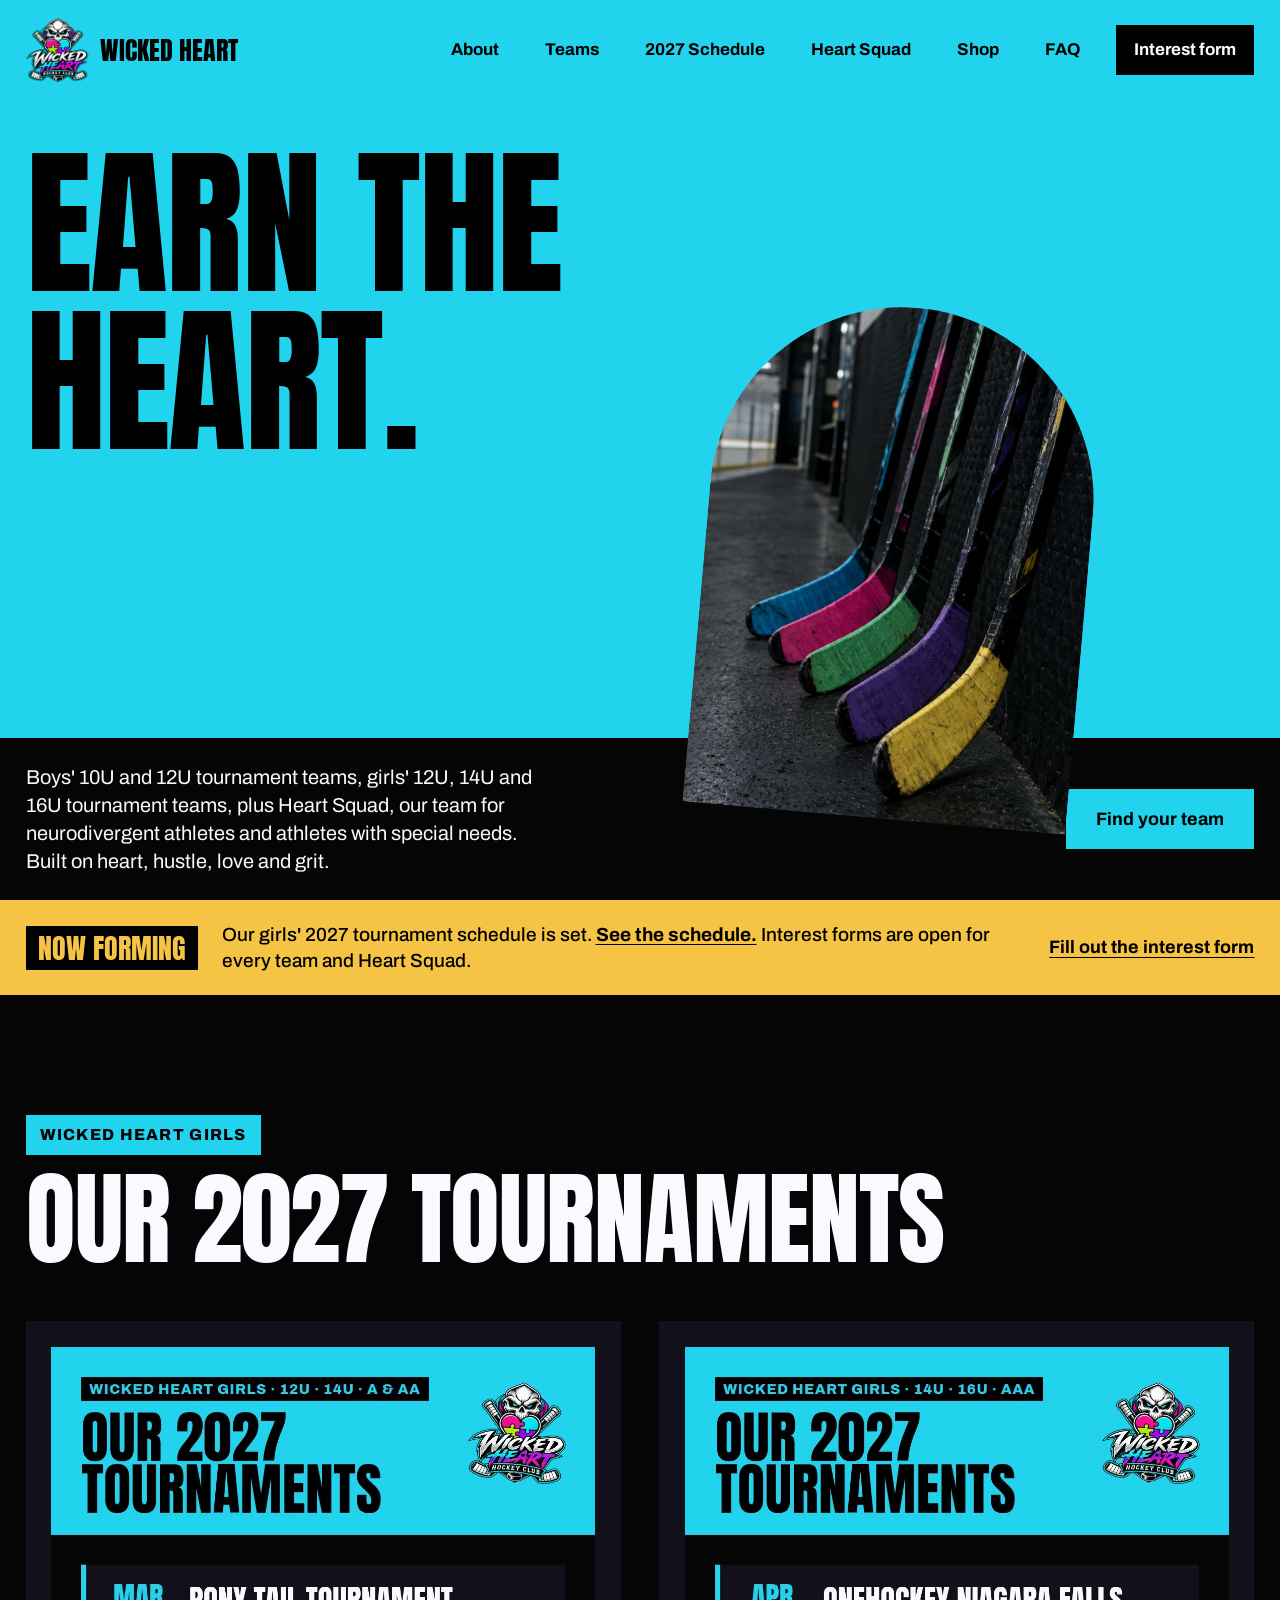
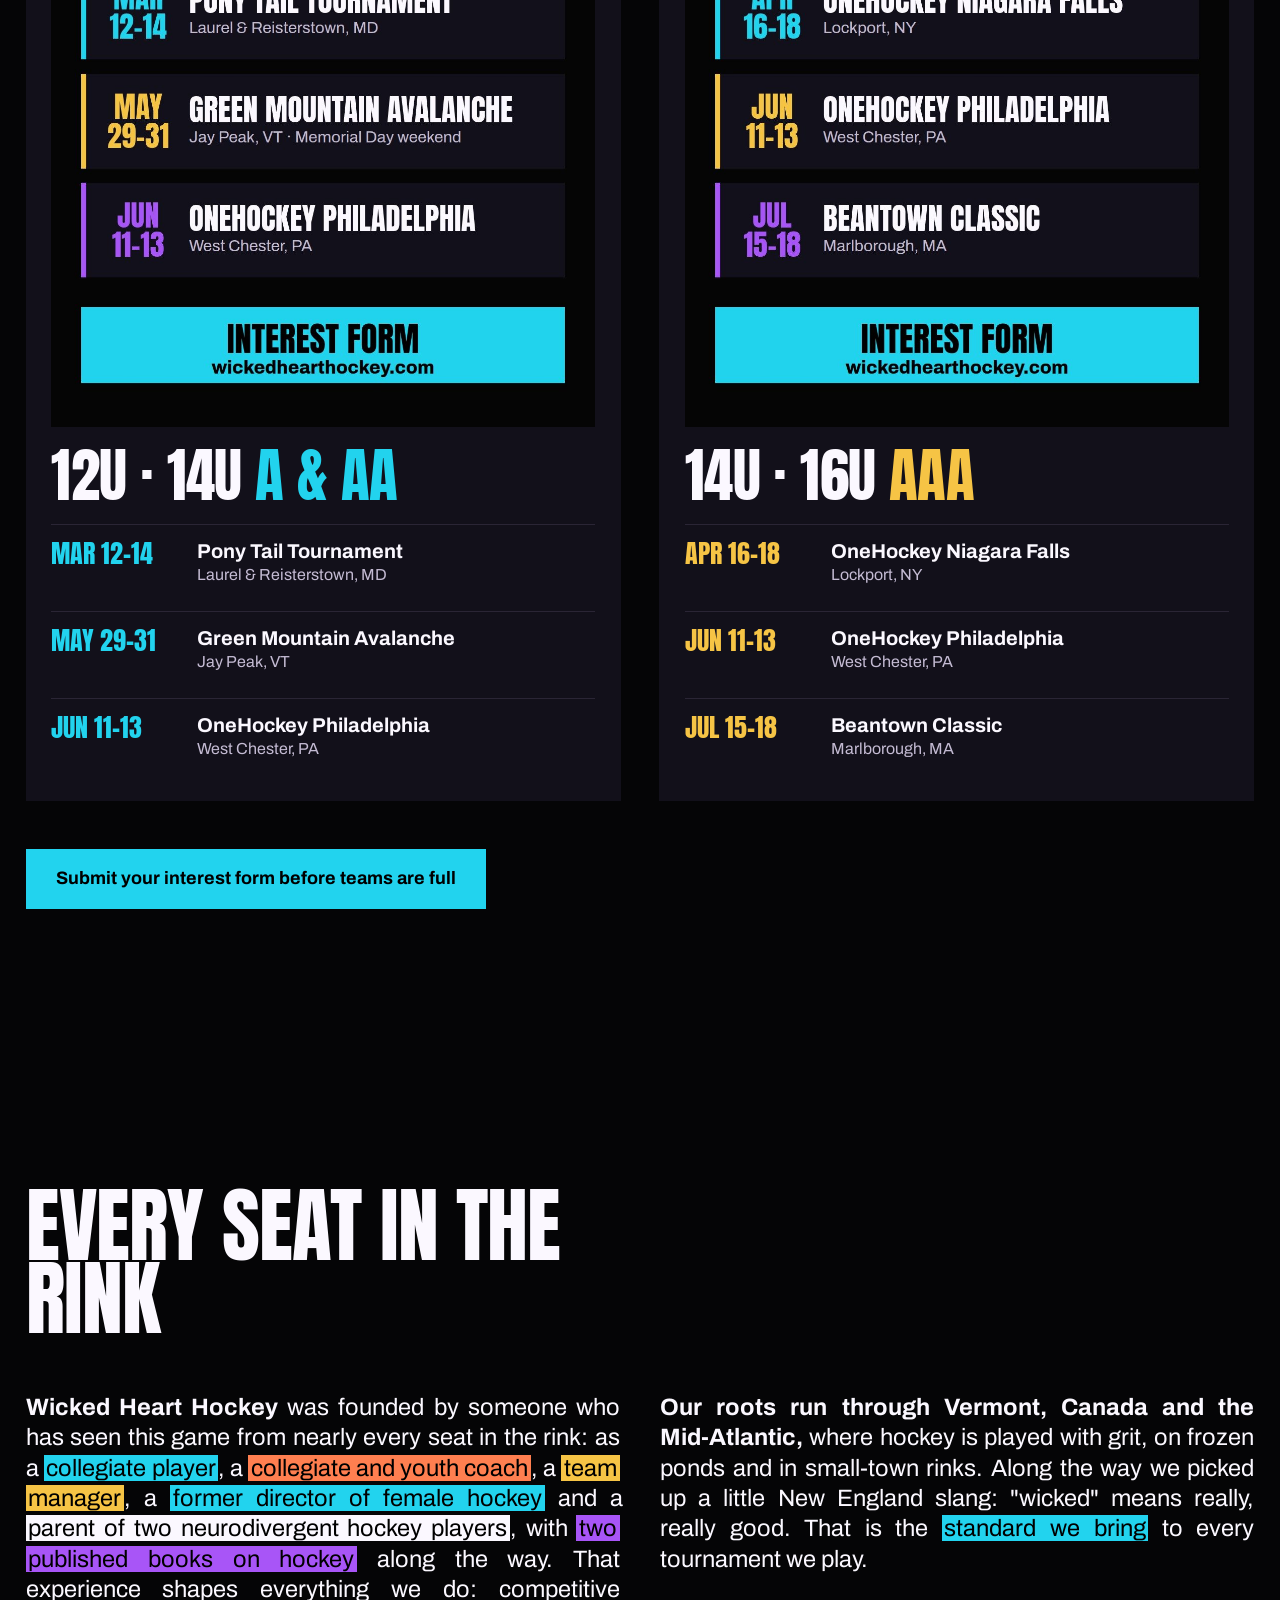
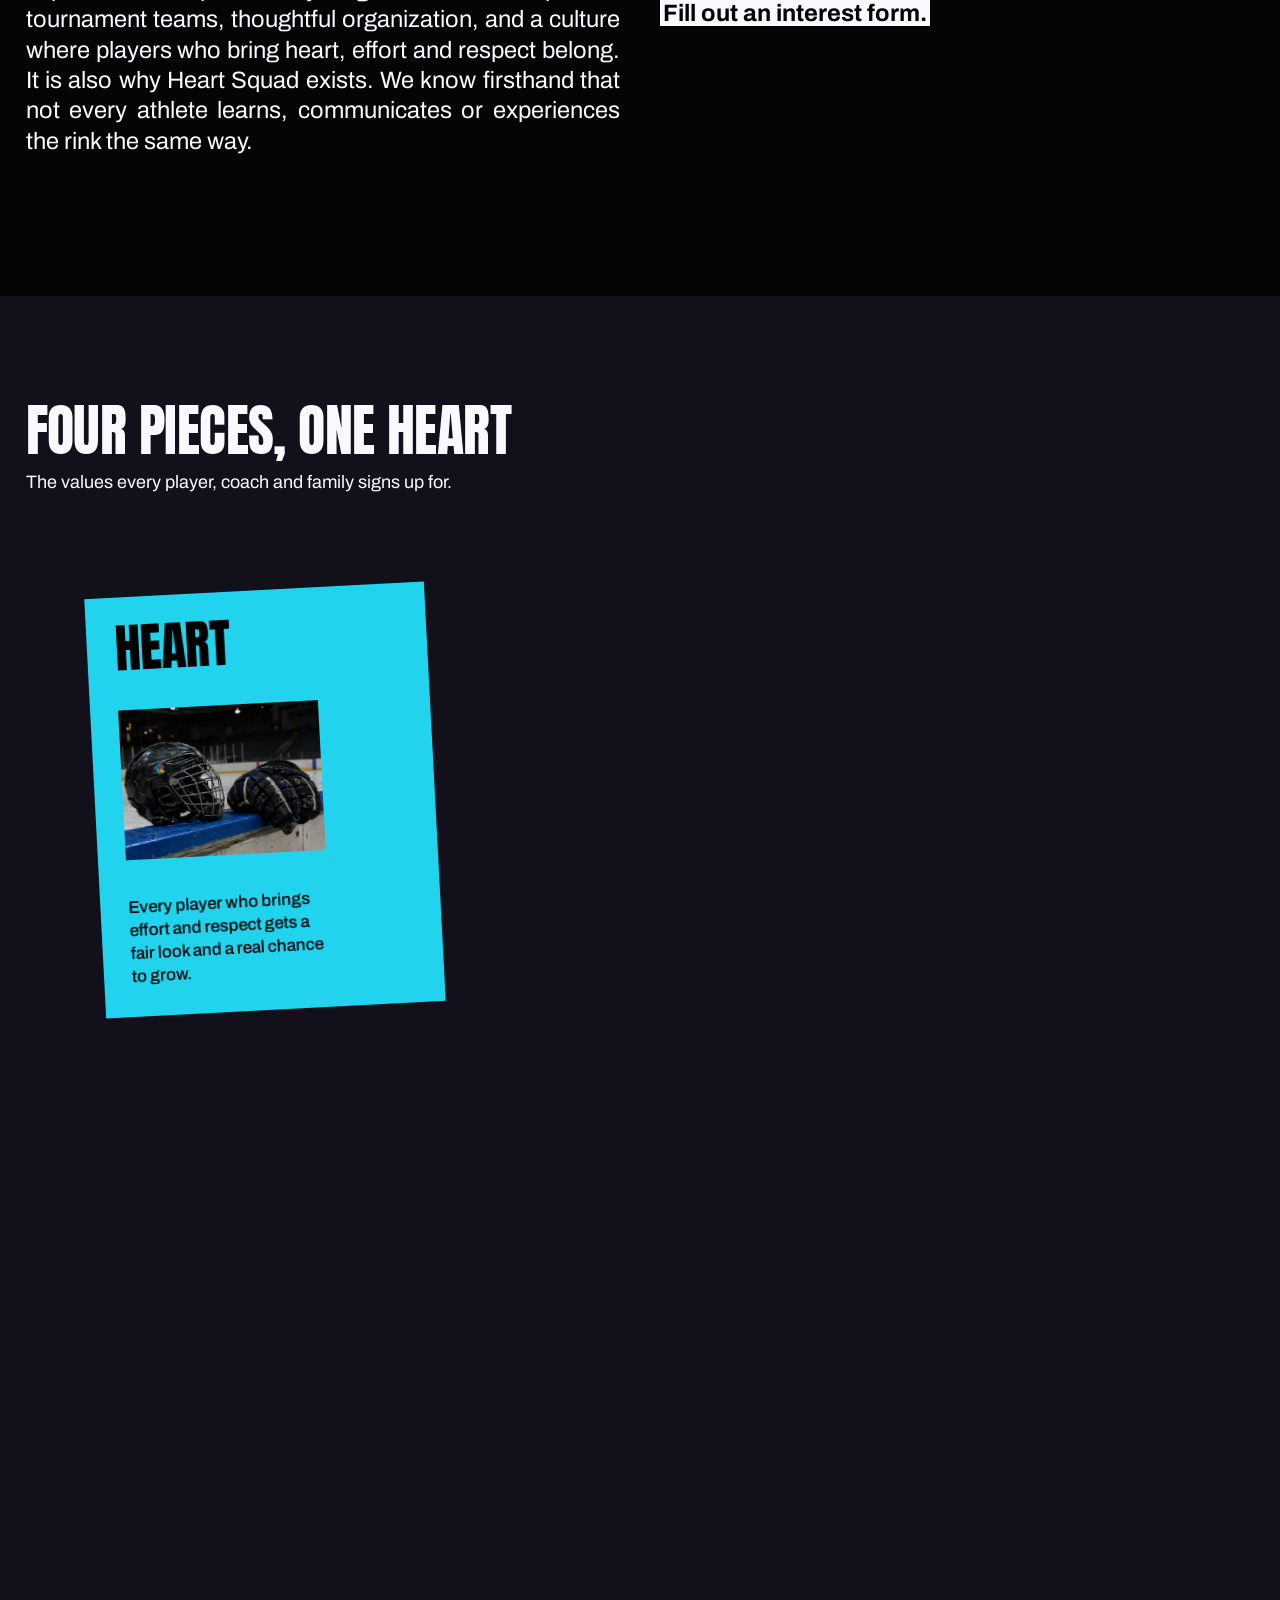
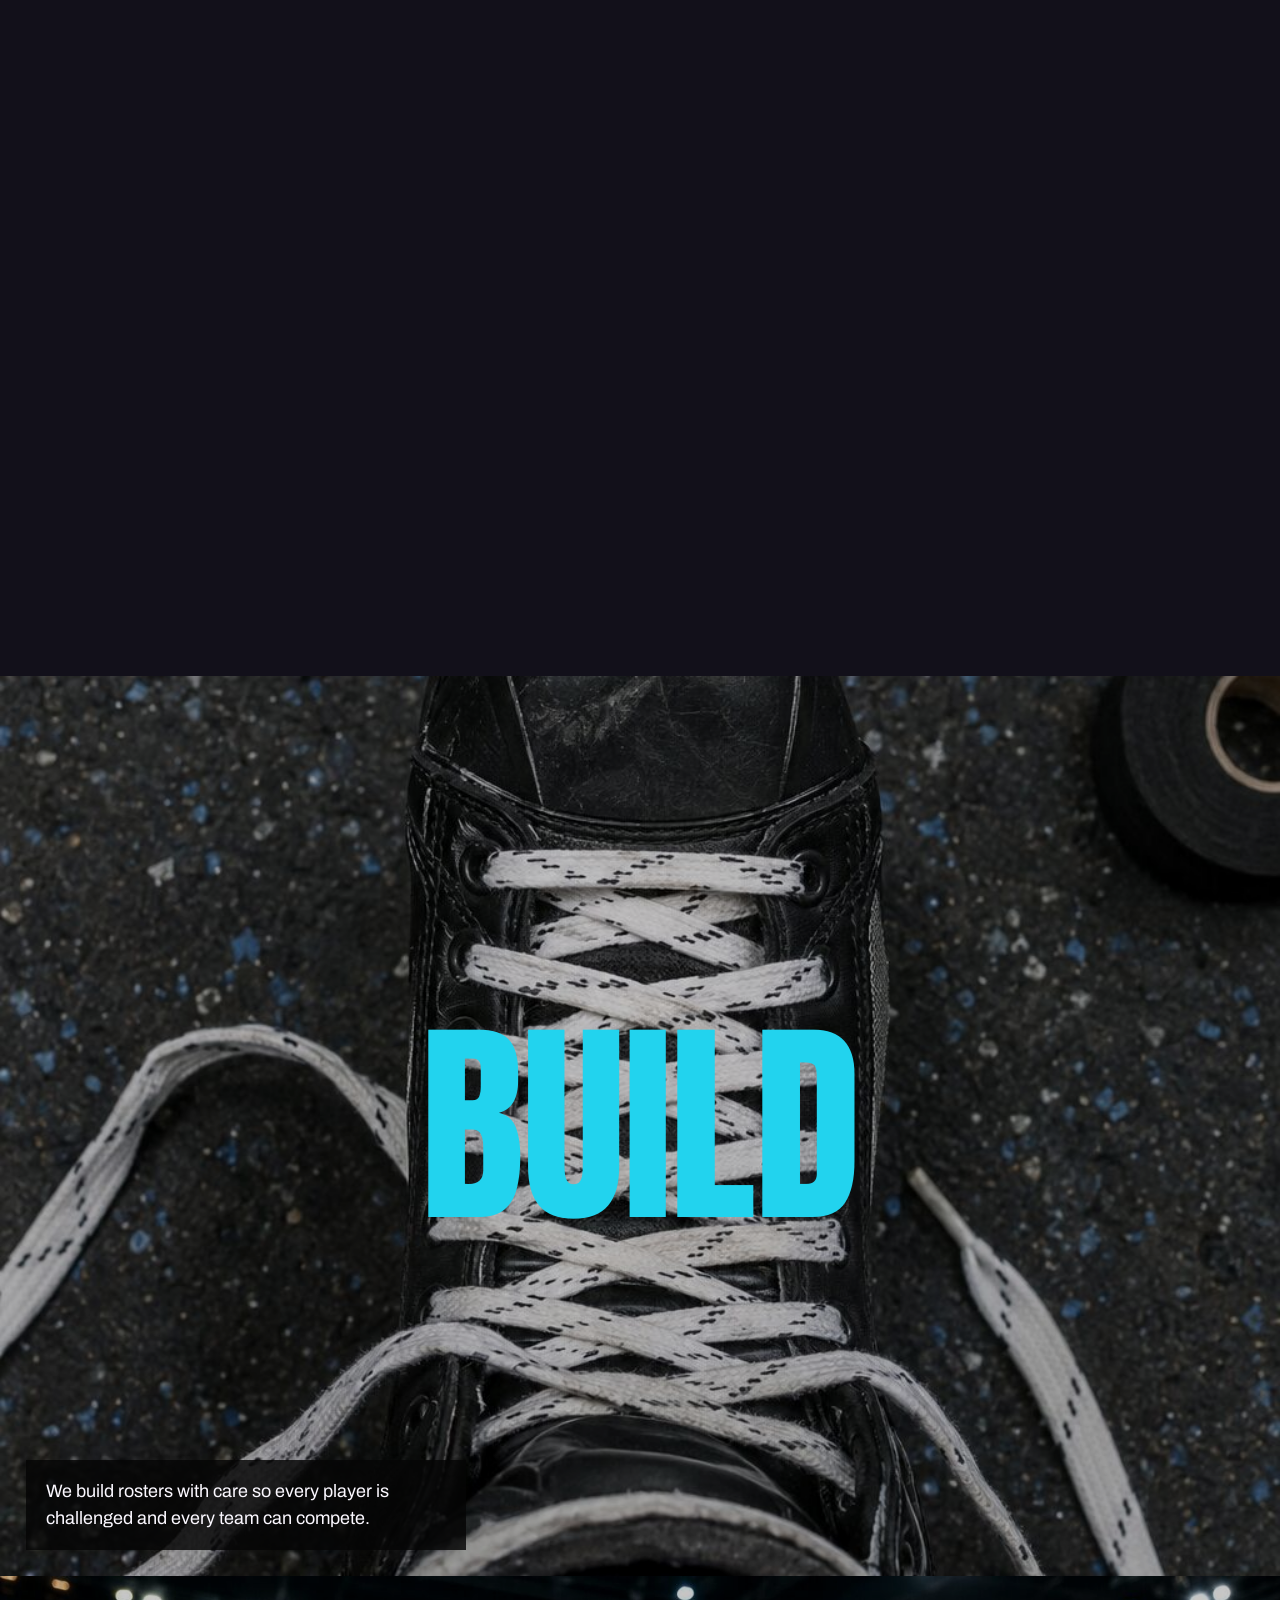
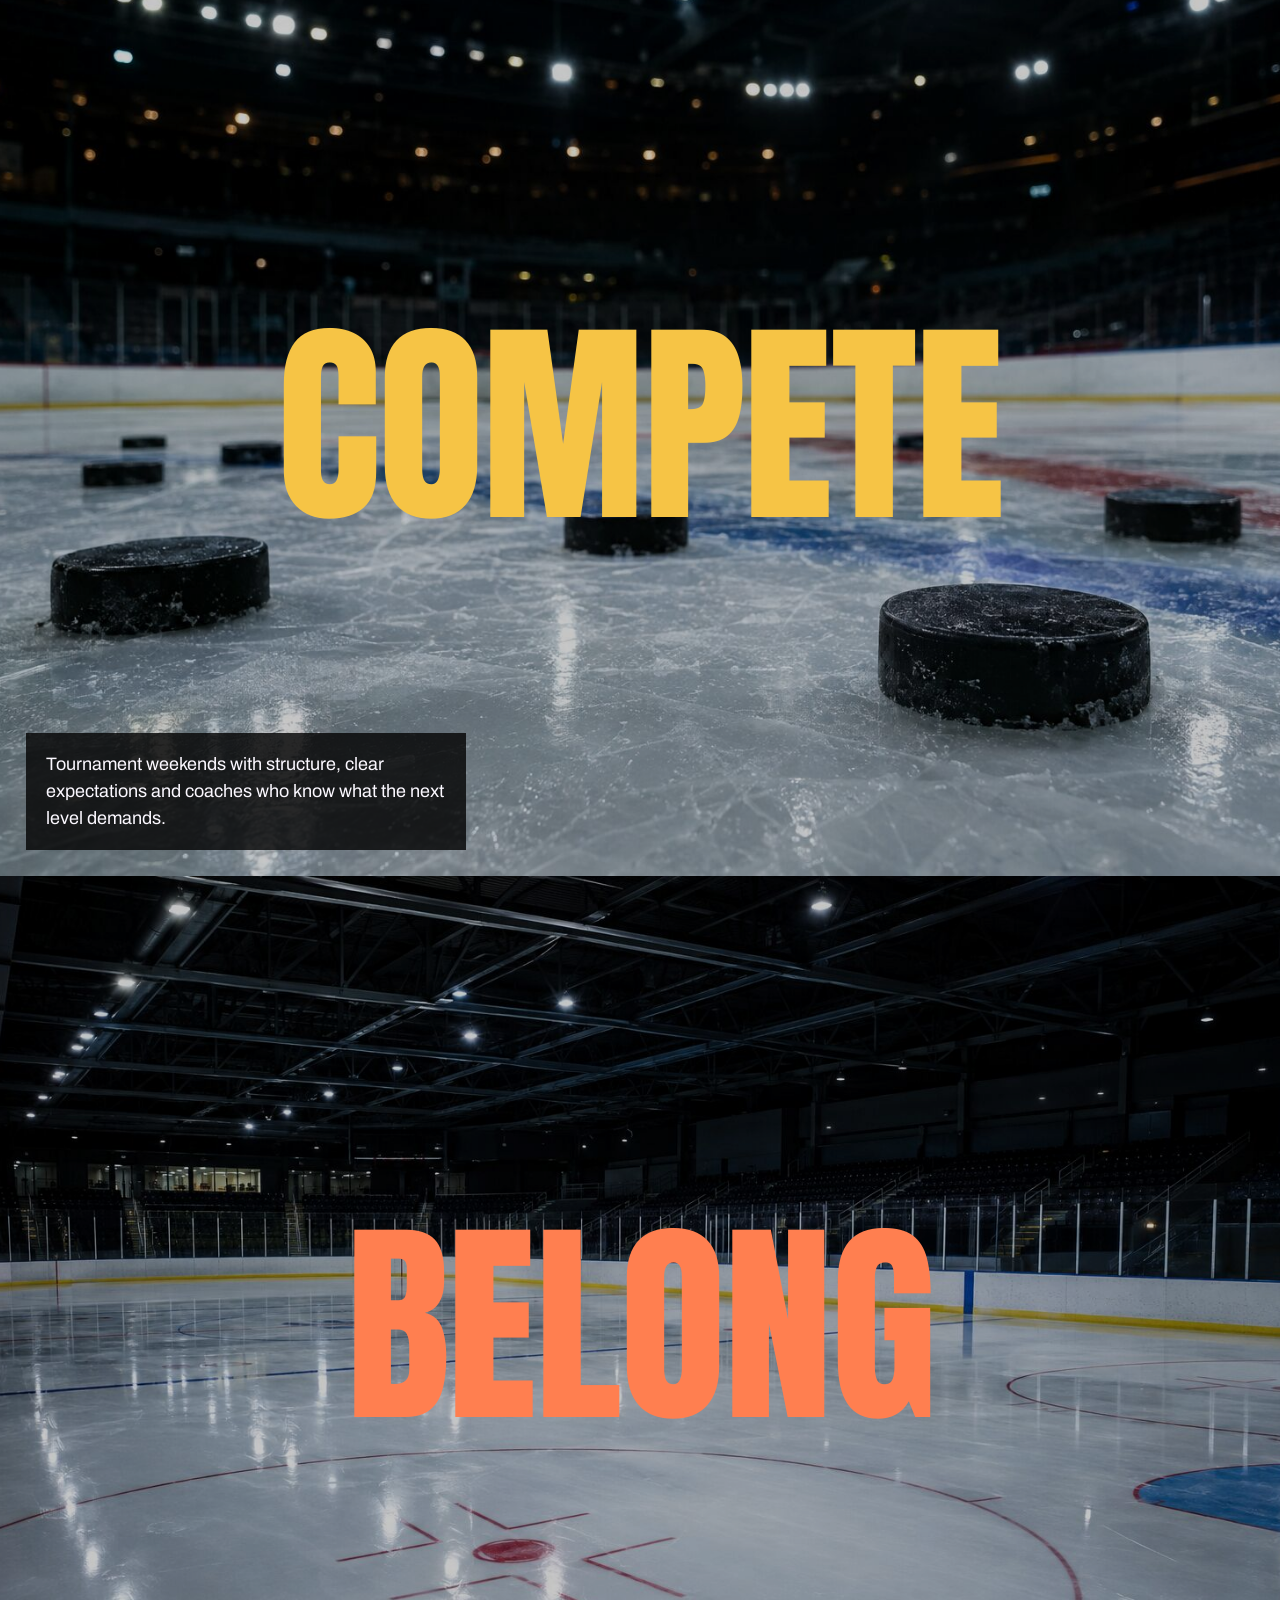
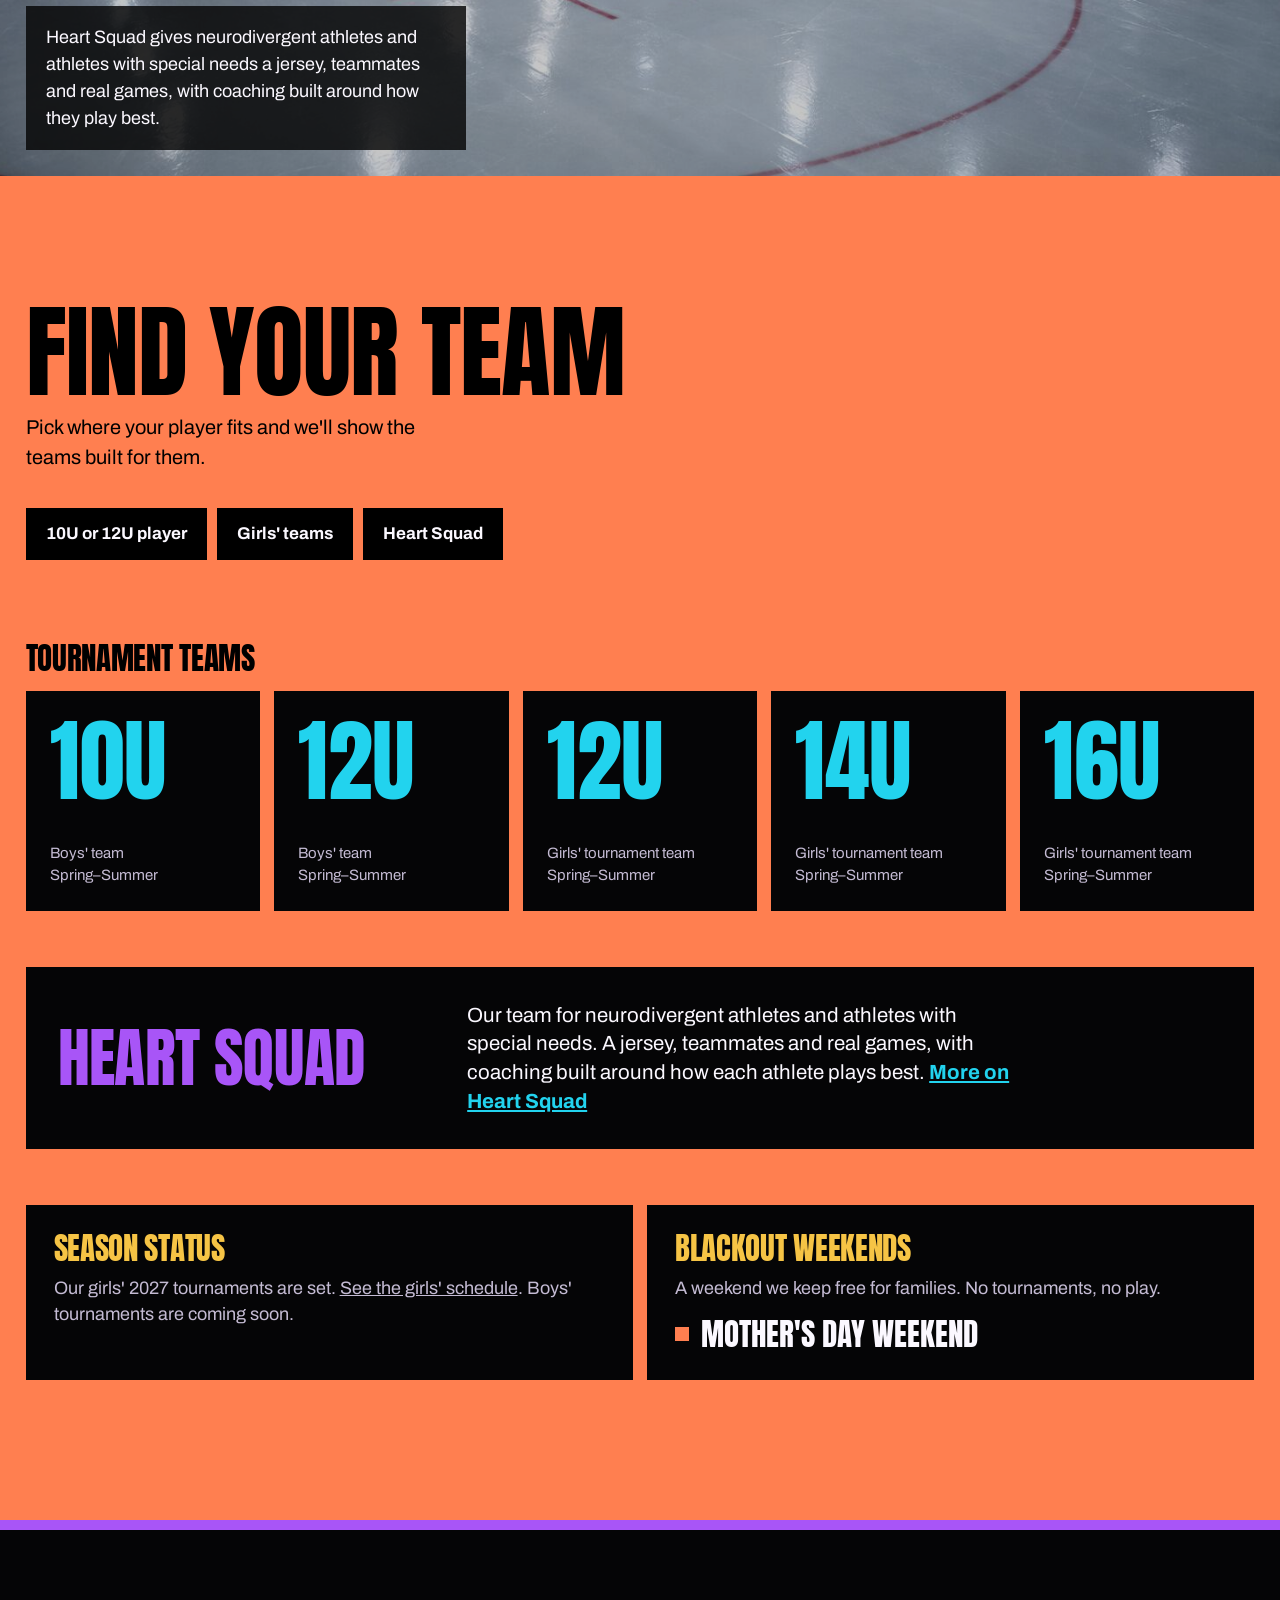
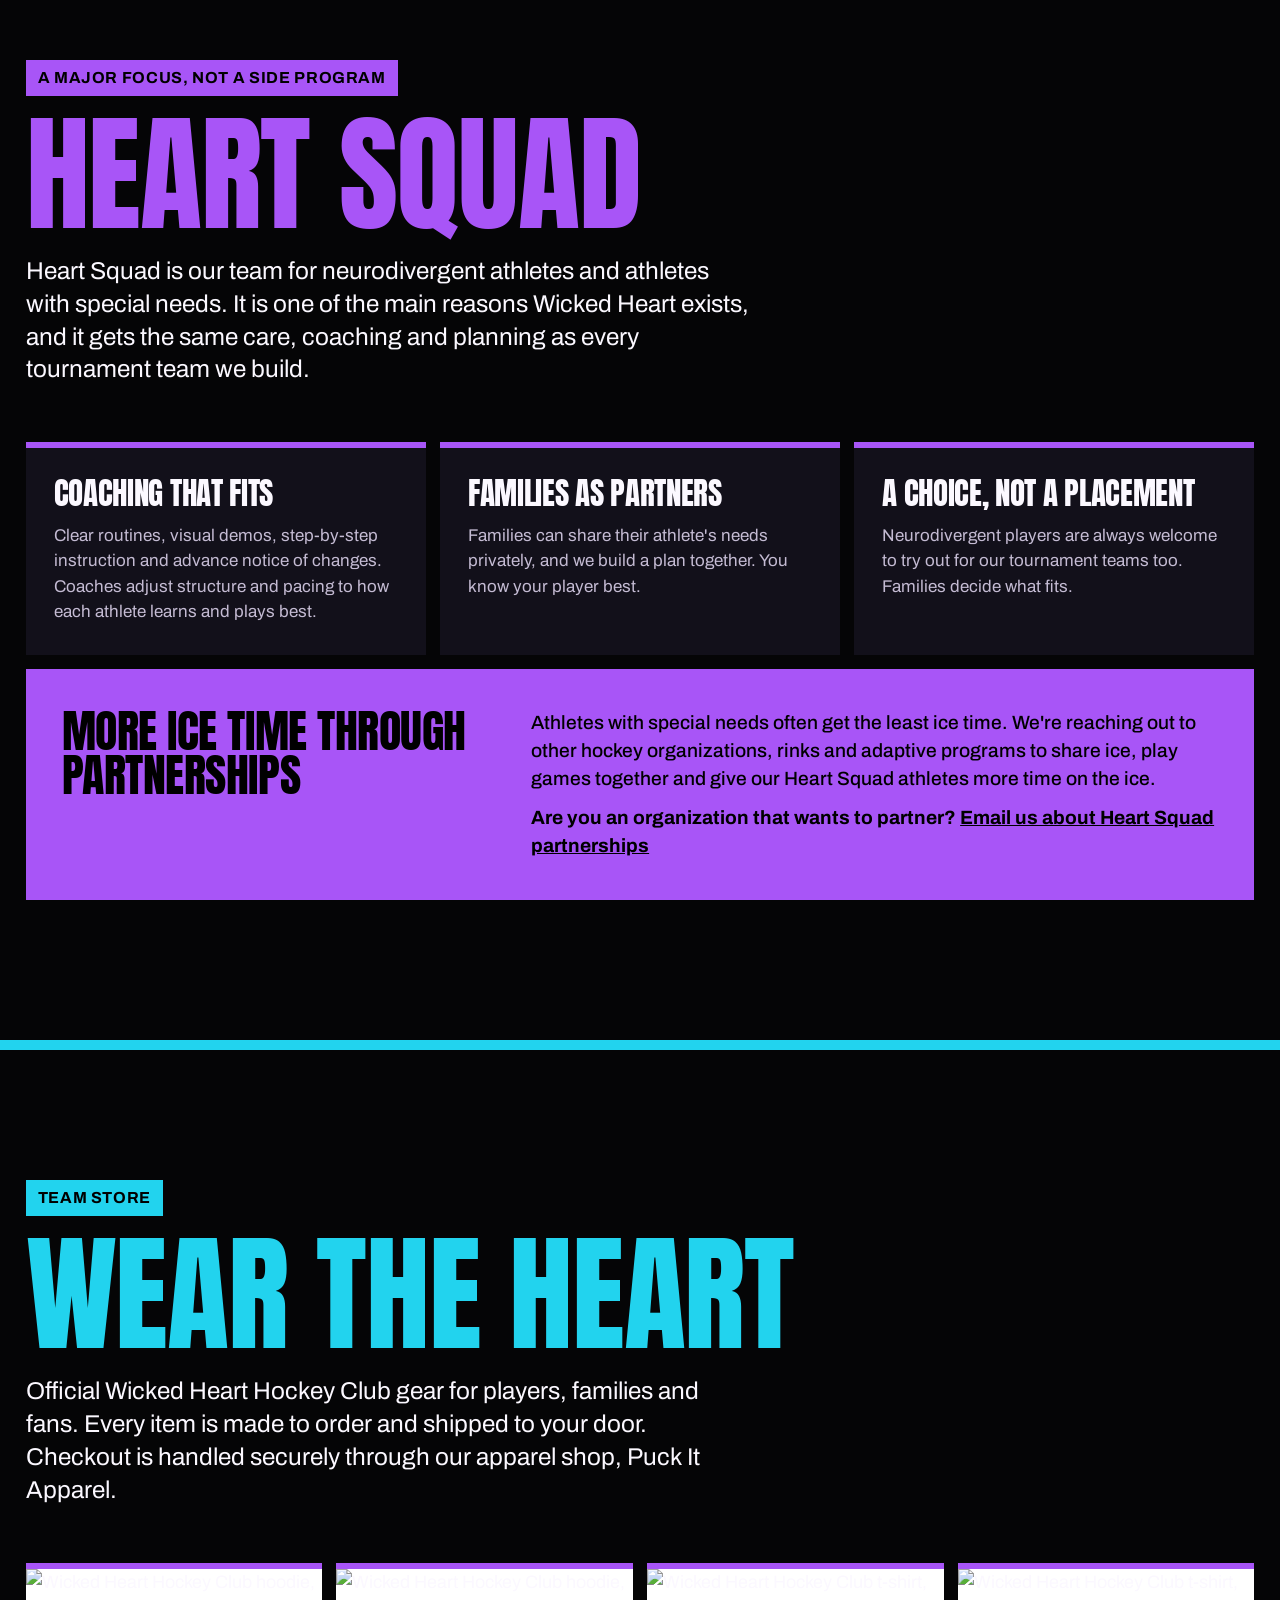
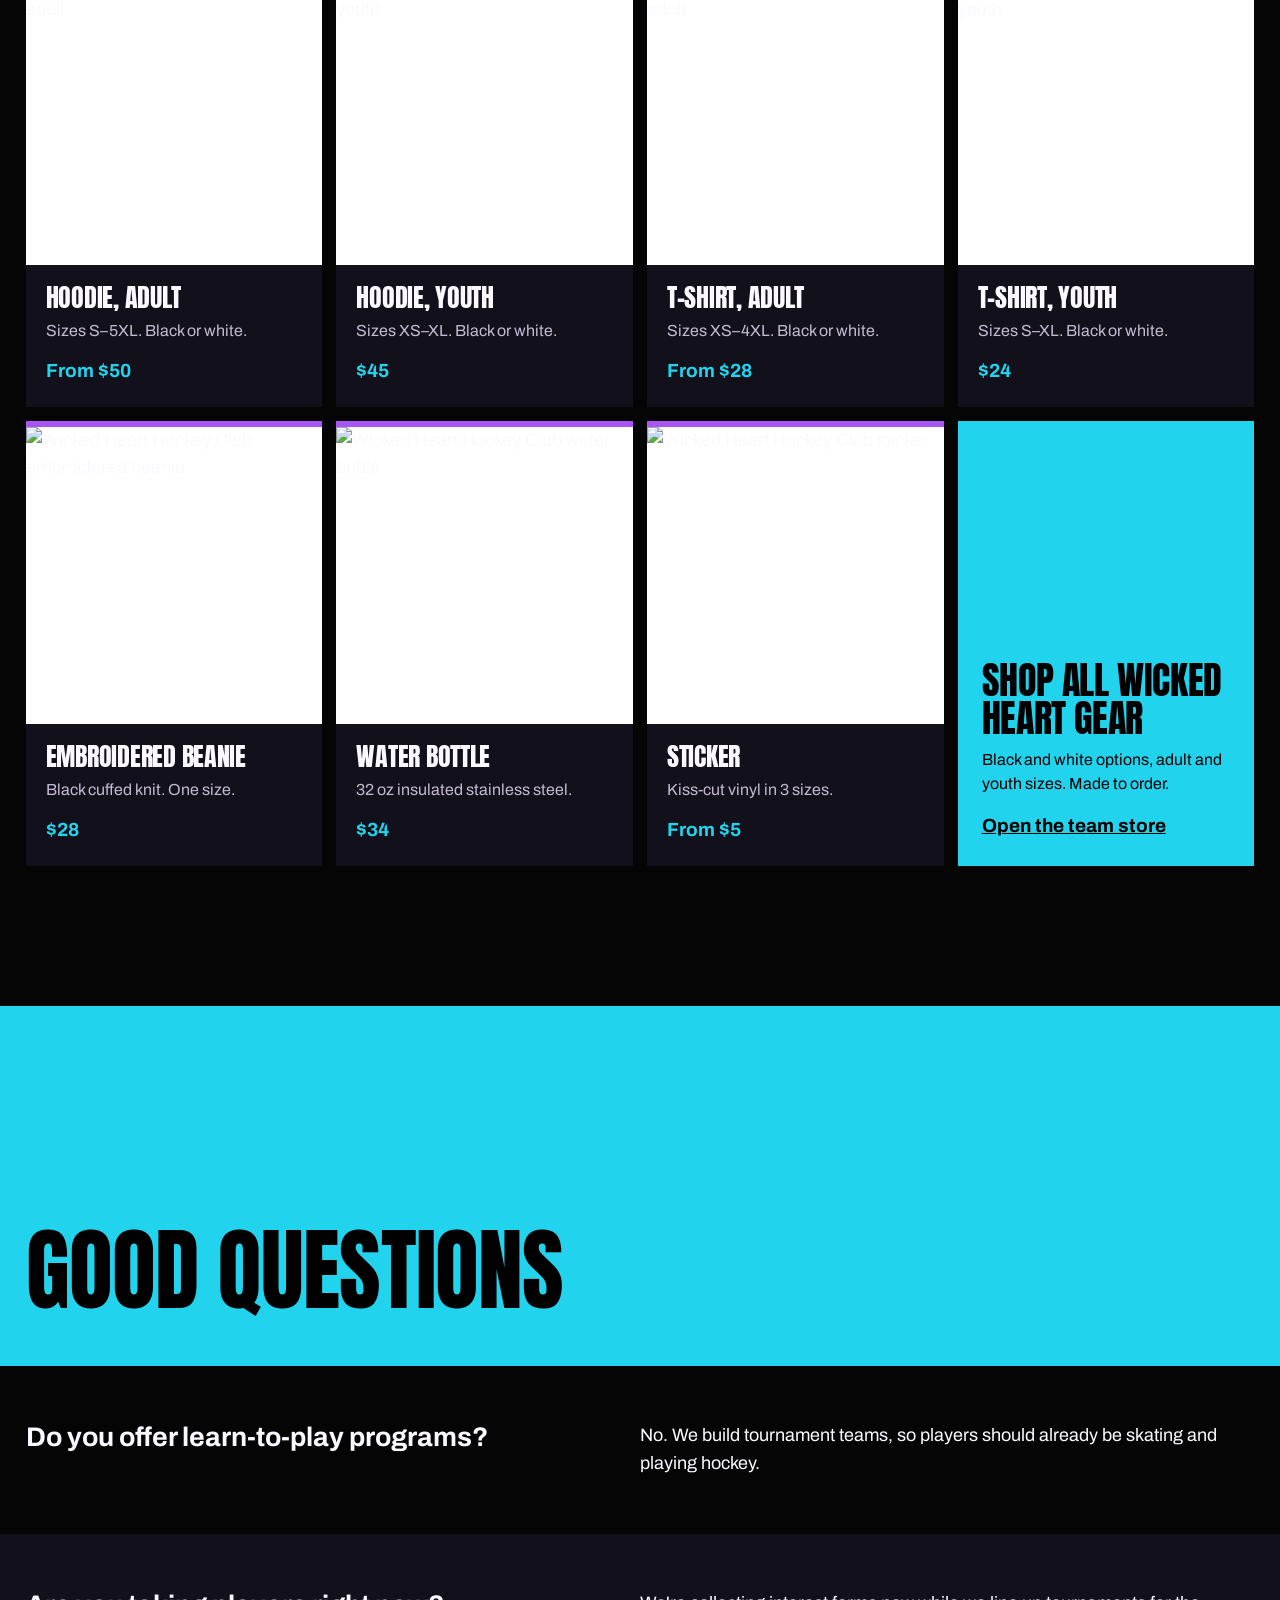
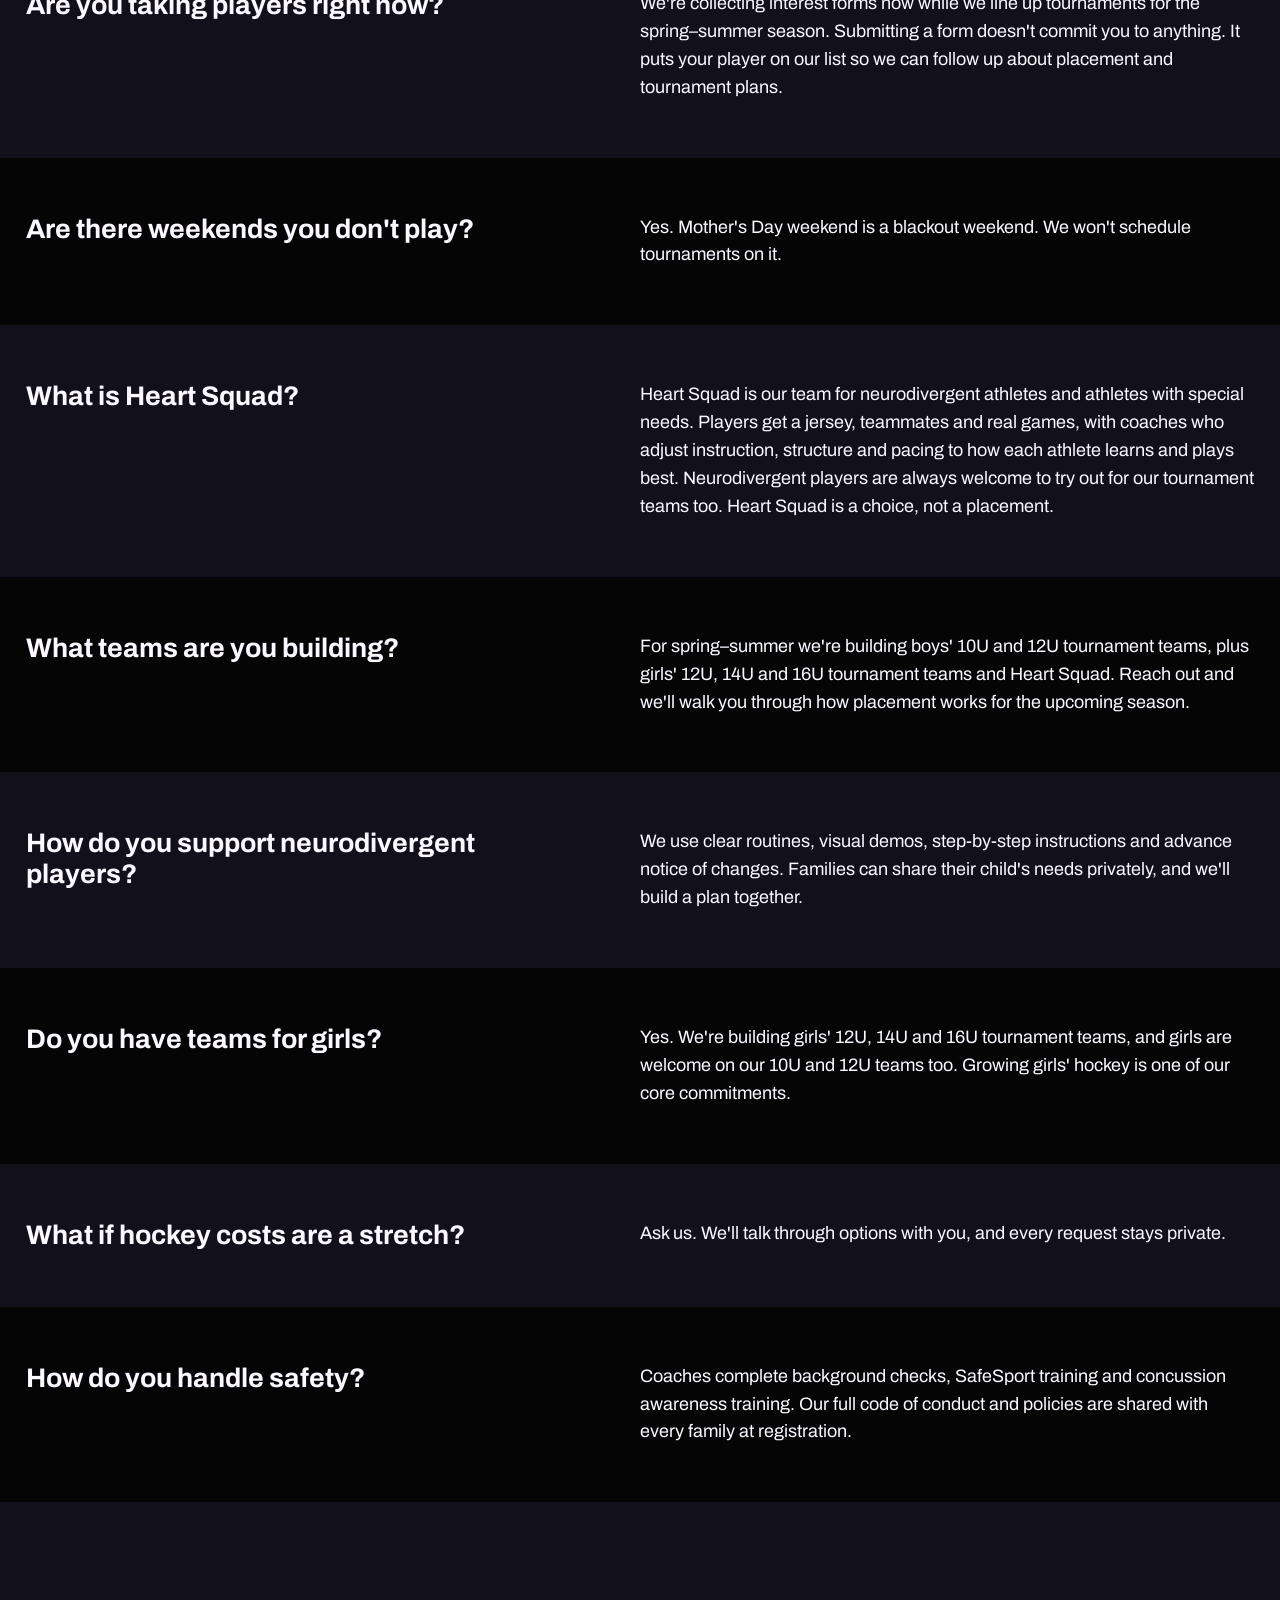
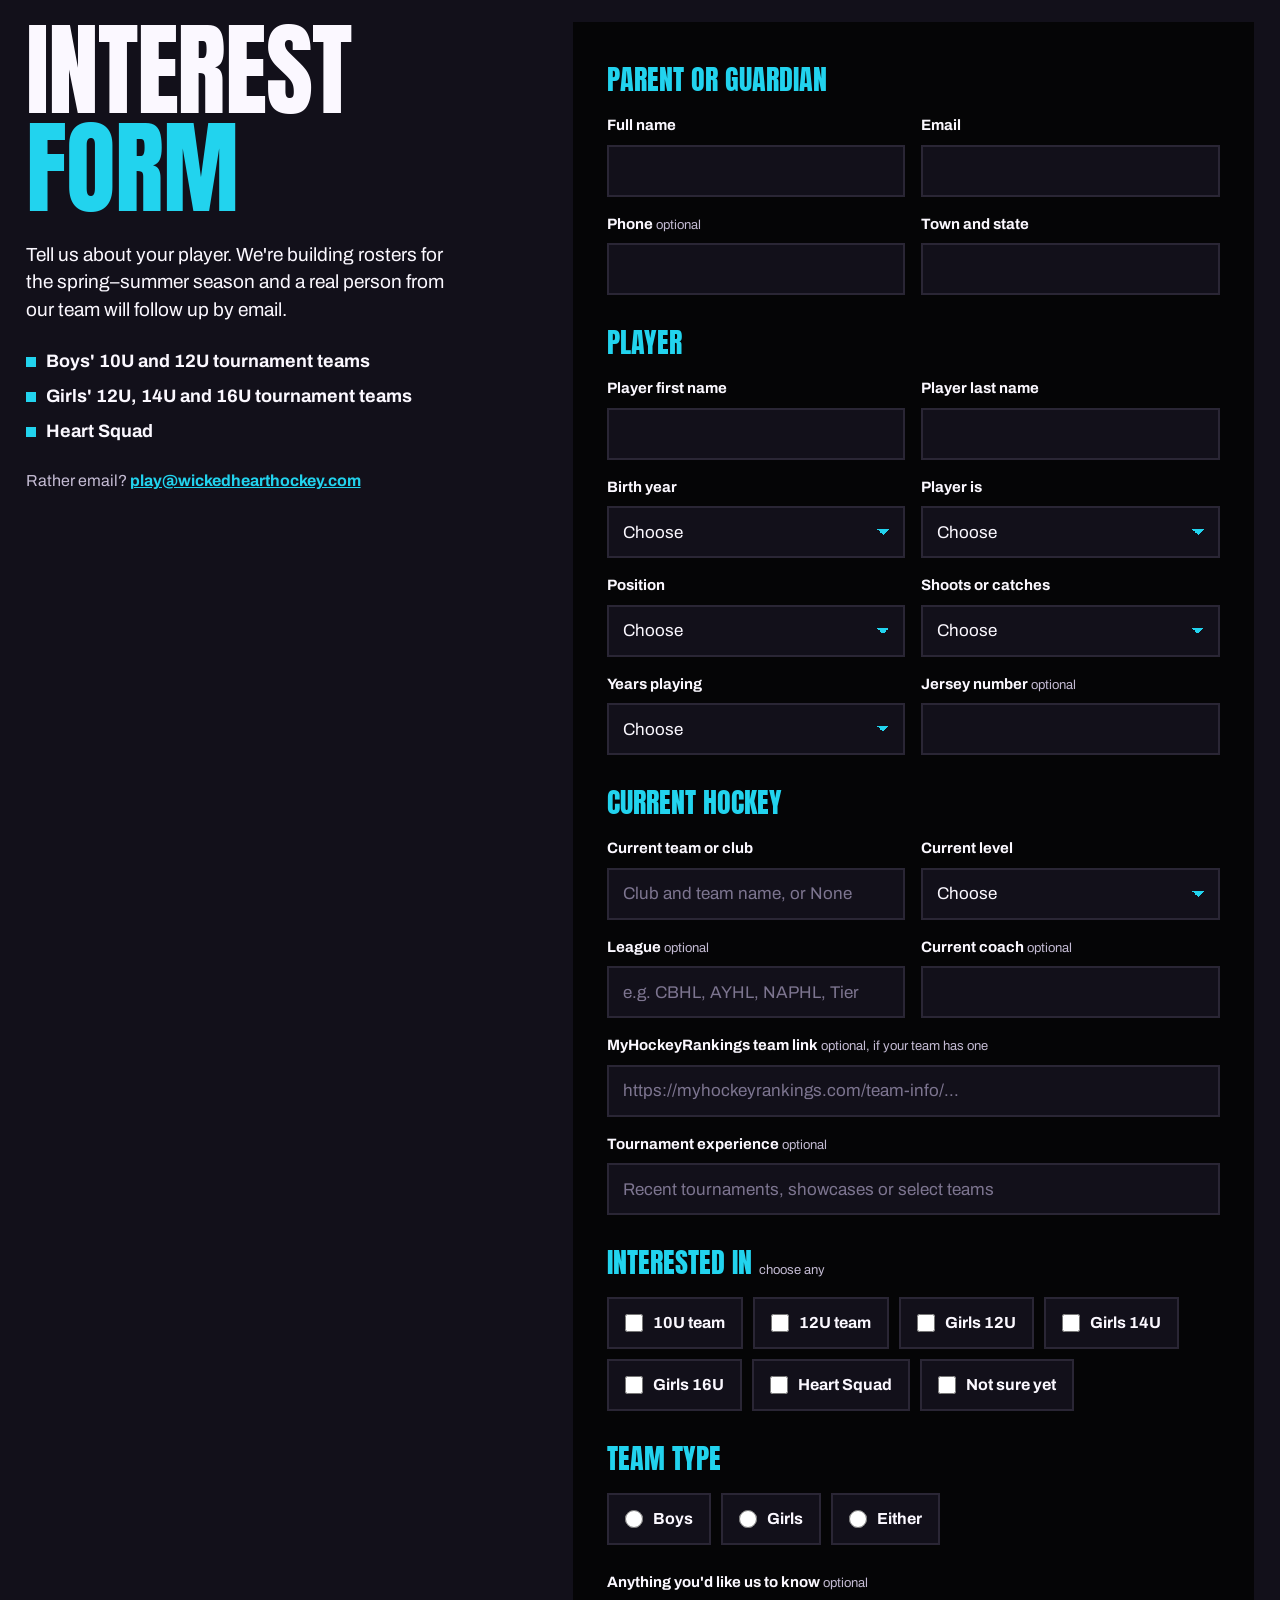
==== commit dbc807af: "Add girls 2027 tournament schedule with A/AA and AAA graphics; fix main.js quote bug; Mother's Day o" ====
--- a/index.html
+++ b/index.html
@@ -10,7 +10,7 @@
 <link rel="preconnect" href="https://fonts.googleapis.com">
 <link rel="preconnect" href="https://fonts.gstatic.com" crossorigin>
 <link href="https://fonts.googleapis.com/css2?family=Anton&family=Archivo:wght@400;500;700&display=swap" rel="stylesheet">
-<link rel="stylesheet" href="styles.css?v=7">
+<link rel="stylesheet" href="styles.css?v=8">
 </head>
 <body>
 
@@ -24,6 +24,7 @@
   <nav aria-label="Main">
     <a href="#about">About</a>
     <a href="#programs">Teams</a>
+    <a href="#schedule">2027 Schedule</a>
     <a href="#heart-squad">Heart Squad</a>
     <a href="#shop">Shop</a>
     <a href="#faq">FAQ</a>
@@ -50,11 +51,38 @@
 <!-- STATUS -->
 <section class="status" aria-label="Where we are right now">
   <p class="status-tag">Now forming</p>
-  <p class="status-copy">We're looking into spring–summer tournaments now and collecting interest forms for every team and Heart Squad. <a class="status-inline" href="#season">Blackout weekends: Mother's Day and Memorial Day.</a></p>
+  <p class="status-copy">Our girls' 2027 tournament schedule is set. <a class="status-inline" href="#schedule">See the schedule.</a> Interest forms are open for every team and Heart Squad.</p>
   <a class="status-link" href="#join">Fill out the interest form</a>
 </section>
 
-<!-- ABOUT THE OWNER -->
+<!-- GIRLS 2027 SCHEDULE -->
+<section class="sched" id="schedule" aria-labelledby="sched-title">
+  <p class="sched-kicker">Wicked Heart Girls</p>
+  <h2 id="sched-title" class="sched-title">Our 2027 tournaments</h2>
+  <div class="sched-grid">
+    <article class="sched-group" aria-labelledby="g1-title">
+      <img src="assets/girls-2027-a-aa.jpg" width="1080" height="1350" loading="lazy" alt="Wicked Heart Girls 12U and 14U A and AA 2027 tournaments: Pony Tail Tournament, Green Mountain Avalanche and OneHockey Philadelphia">
+      <h3 id="g1-title" class="sched-ages">12U · 14U <span>A &amp; AA</span></h3>
+      <ul class="sched-list">
+        <li><span class="sd">Mar 12–14</span><span class="sn">Pony Tail Tournament</span><span class="sl">Laurel &amp; Reisterstown, MD</span></li>
+        <li><span class="sd">May 29–31</span><span class="sn">Green Mountain Avalanche</span><span class="sl">Jay Peak, VT</span></li>
+        <li><span class="sd">Jun 11–13</span><span class="sn">OneHockey Philadelphia</span><span class="sl">West Chester, PA</span></li>
+      </ul>
+    </article>
+    <article class="sched-group" aria-labelledby="g2-title">
+      <img src="assets/girls-2027-aaa.jpg" width="1080" height="1350" loading="lazy" alt="Wicked Heart Girls 14U and 16U AAA 2027 tournaments: OneHockey Niagara Falls, OneHockey Philadelphia and Beantown Classic">
+      <h3 id="g2-title" class="sched-ages">14U · 16U <span>AAA</span></h3>
+      <ul class="sched-list">
+        <li><span class="sd">Apr 16–18</span><span class="sn">OneHockey Niagara Falls</span><span class="sl">Lockport, NY</span></li>
+        <li><span class="sd">Jun 11–13</span><span class="sn">OneHockey Philadelphia</span><span class="sl">West Chester, PA</span></li>
+        <li><span class="sd">Jul 15–18</span><span class="sn">Beantown Classic</span><span class="sl">Marlborough, MA</span></li>
+      </ul>
+    </article>
+  </div>
+  <a class="btn btn-cyan sched-cta" href="#join">Submit your interest form before teams are full</a>
+</section>
+
+<!-- ABOUT -->
 <section class="about" id="about" aria-labelledby="about-title">
   <h2 id="about-title" class="about-title">Every seat in the rink</h2>
   <div class="about-cols">
@@ -144,14 +172,13 @@
   <div class="season" id="season">
     <div class="season-now">
       <h3 class="lineup-head">Season status</h3>
-      <p>We're looking into spring–summer tournaments now. The tournament schedule will be shared with families once teams are set.</p>
+      <p>Our girls' 2027 tournaments are set. <a href="#schedule">See the girls' schedule</a>. Boys' tournaments are coming soon.</p>
     </div>
     <div class="season-off">
       <h3 class="lineup-head">Blackout weekends</h3>
-      <p>Two weekends we keep free for families. No tournaments, no play.</p>
+      <p>A weekend we keep free for families. No tournaments, no play.</p>
       <ul class="blackout">
         <li><span class="bo-name">Mother's Day weekend</span></li>
-        <li><span class="bo-name">Memorial Day weekend</span></li>
       </ul>
     </div>
   </div>
@@ -228,7 +255,7 @@
   <div class="band band-head"><h2 id="faq-title">Good questions</h2></div>
   <div class="band"><h3>Do you offer learn-to-play programs?</h3><p>No. We build tournament teams, so players should already be skating and playing hockey.</p></div>
   <div class="band alt"><h3>Are you taking players right now?</h3><p>We're collecting interest forms now while we line up tournaments for the spring–summer season. Submitting a form doesn't commit you to anything. It puts your player on our list so we can follow up about placement and tournament plans.</p></div>
-  <div class="band"><h3>Are there weekends you don't play?</h3><p>Yes. Mother's Day weekend and Memorial Day weekend are blackout weekends. We won't schedule tournaments on either one.</p></div>
+  <div class="band"><h3>Are there weekends you don't play?</h3><p>Yes. Mother's Day weekend is a blackout weekend. We won't schedule tournaments on it.</p></div>
   <div class="band alt"><h3>What is Heart Squad?</h3><p>Heart Squad is our team for neurodivergent athletes and athletes with special needs. Players get a jersey, teammates and real games, with coaches who adjust instruction, structure and pacing to how each athlete learns and plays best. Neurodivergent players are always welcome to try out for our tournament teams too. Heart Squad is a choice, not a placement.</p></div>
   <div class="band"><h3>What teams are you building?</h3><p>For spring–summer we're building boys' 10U and 12U tournament teams, plus girls' 12U, 14U and 16U tournament teams and Heart Squad. Reach out and we'll walk you through how placement works for the upcoming season.</p></div>
   <div class="band alt"><h3>How do you support neurodivergent players?</h3><p>We use clear routines, visual demos, step-by-step instructions and advance notice of changes. Families can share their child's needs privately, and we'll build a plan together.</p></div>
@@ -388,6 +415,6 @@
   </div>
 </footer>
 
-<script src="main.js?v=8"></script>
+<script src="main.js?v=9"></script>
 </body>
 </html>
--- a/styles.css
+++ b/styles.css
@@ -336,3 +336,28 @@
 .shop-card-all .shop-price{color:#000;padding:16px 24px 26px;text-decoration:underline}
 @media (max-width:1000px){.shop-grid{grid-template-columns:repeat(2,1fr)}}
 @media (max-width:640px){.shop{padding:90px 16px 100px}.shop-title{font-size:19vw}.shop-grid{gap:10px;margin-top:36px}.shop-card h3{font-size:20px;padding:14px 14px 6px}.shop-card p{font-size:14px;padding:0 14px}.shop-price{padding:10px 14px 16px;font-size:17px}.shop-card-all{min-height:200px}.shop-card-all h3{font-size:26px;padding:16px 14px 6px}.shop-card-all p{padding:0 14px}.shop-card-all .shop-price{padding:10px 14px 16px}}
+
+/* Girls 2027 schedule */
+.sched{background:var(--bg);padding:120px var(--m) 130px}
+.sched-kicker{display:inline-block;background:var(--cyan);color:#000;font-weight:800;letter-spacing:.08em;text-transform:uppercase;padding:8px 14px;font-size:16px}
+.sched-title{font-size:clamp(56px,8vw,128px);margin-top:18px;color:var(--ink)}
+.sched-grid{display:grid;grid-template-columns:1fr 1fr;gap:clamp(24px,3vw,48px);margin-top:56px}
+.sched-group{background:var(--raise);padding:clamp(16px,2vw,28px);display:flex;flex-direction:column;gap:22px}
+.sched-group img{width:100%;height:auto;display:block}
+.sched-ages{font-size:clamp(44px,4.6vw,76px);color:var(--ink)}
+.sched-ages span{color:var(--cyan)}
+.sched-group:nth-child(2) .sched-ages span{color:var(--gold)}
+.sched-list{list-style:none;margin:0;padding:0;display:grid;gap:10px}
+.sched-list li{display:grid;grid-template-columns:130px 1fr;column-gap:16px;padding:14px 0;border-top:1px solid #2a2535}
+.sd{grid-row:span 2;font-family:var(--display);text-transform:uppercase;font-size:26px;line-height:1.1;color:var(--cyan)}
+.sched-group:nth-child(2) .sd{color:var(--gold)}
+.sn{font-weight:700;font-size:20px;line-height:1.2}
+.sl{color:var(--soft);font-size:16px}
+.sched-cta{margin-top:48px}
+@media (max-width:820px){
+  .sched{padding:80px 16px 90px}
+  .sched-grid{grid-template-columns:1fr}
+  .sched-list li{grid-template-columns:104px 1fr}
+  .sd{font-size:22px}
+  .sched-cta{width:100%;text-align:center;padding:14px 20px;line-height:1.3}
+}
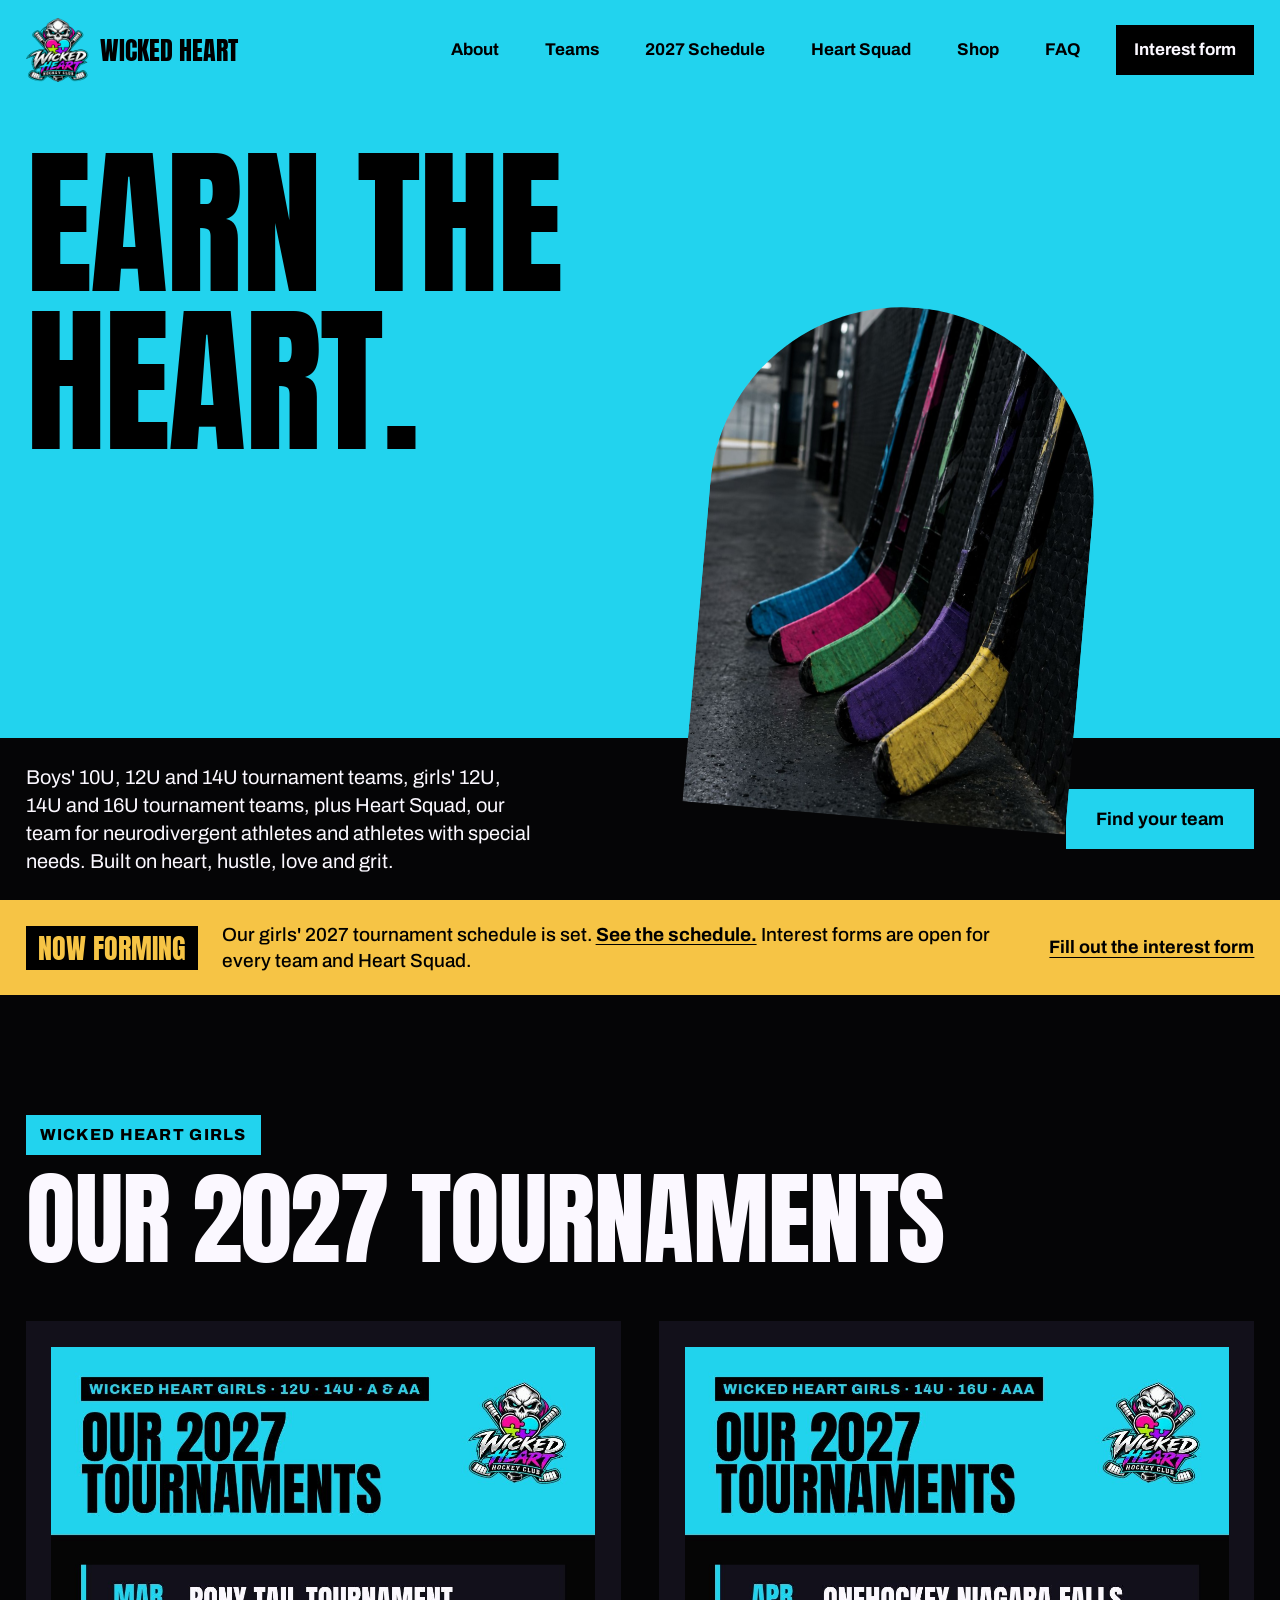
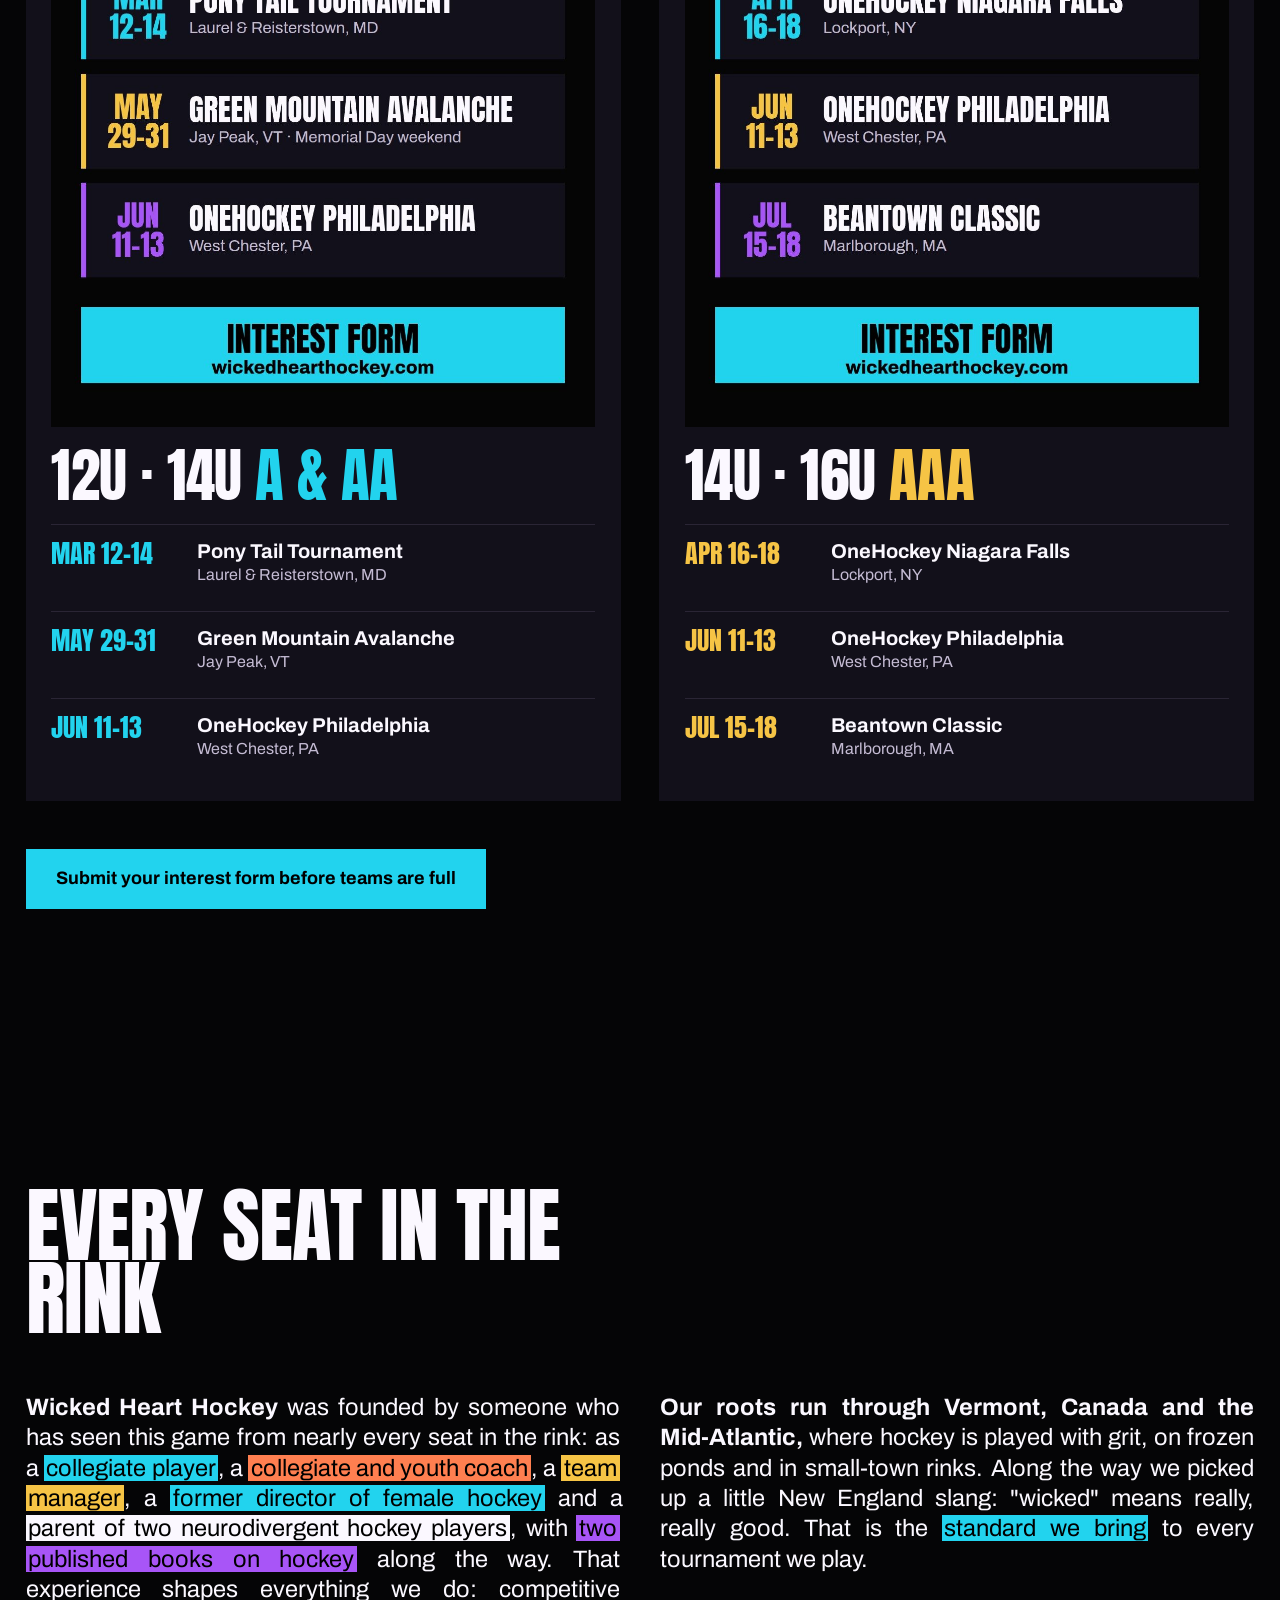
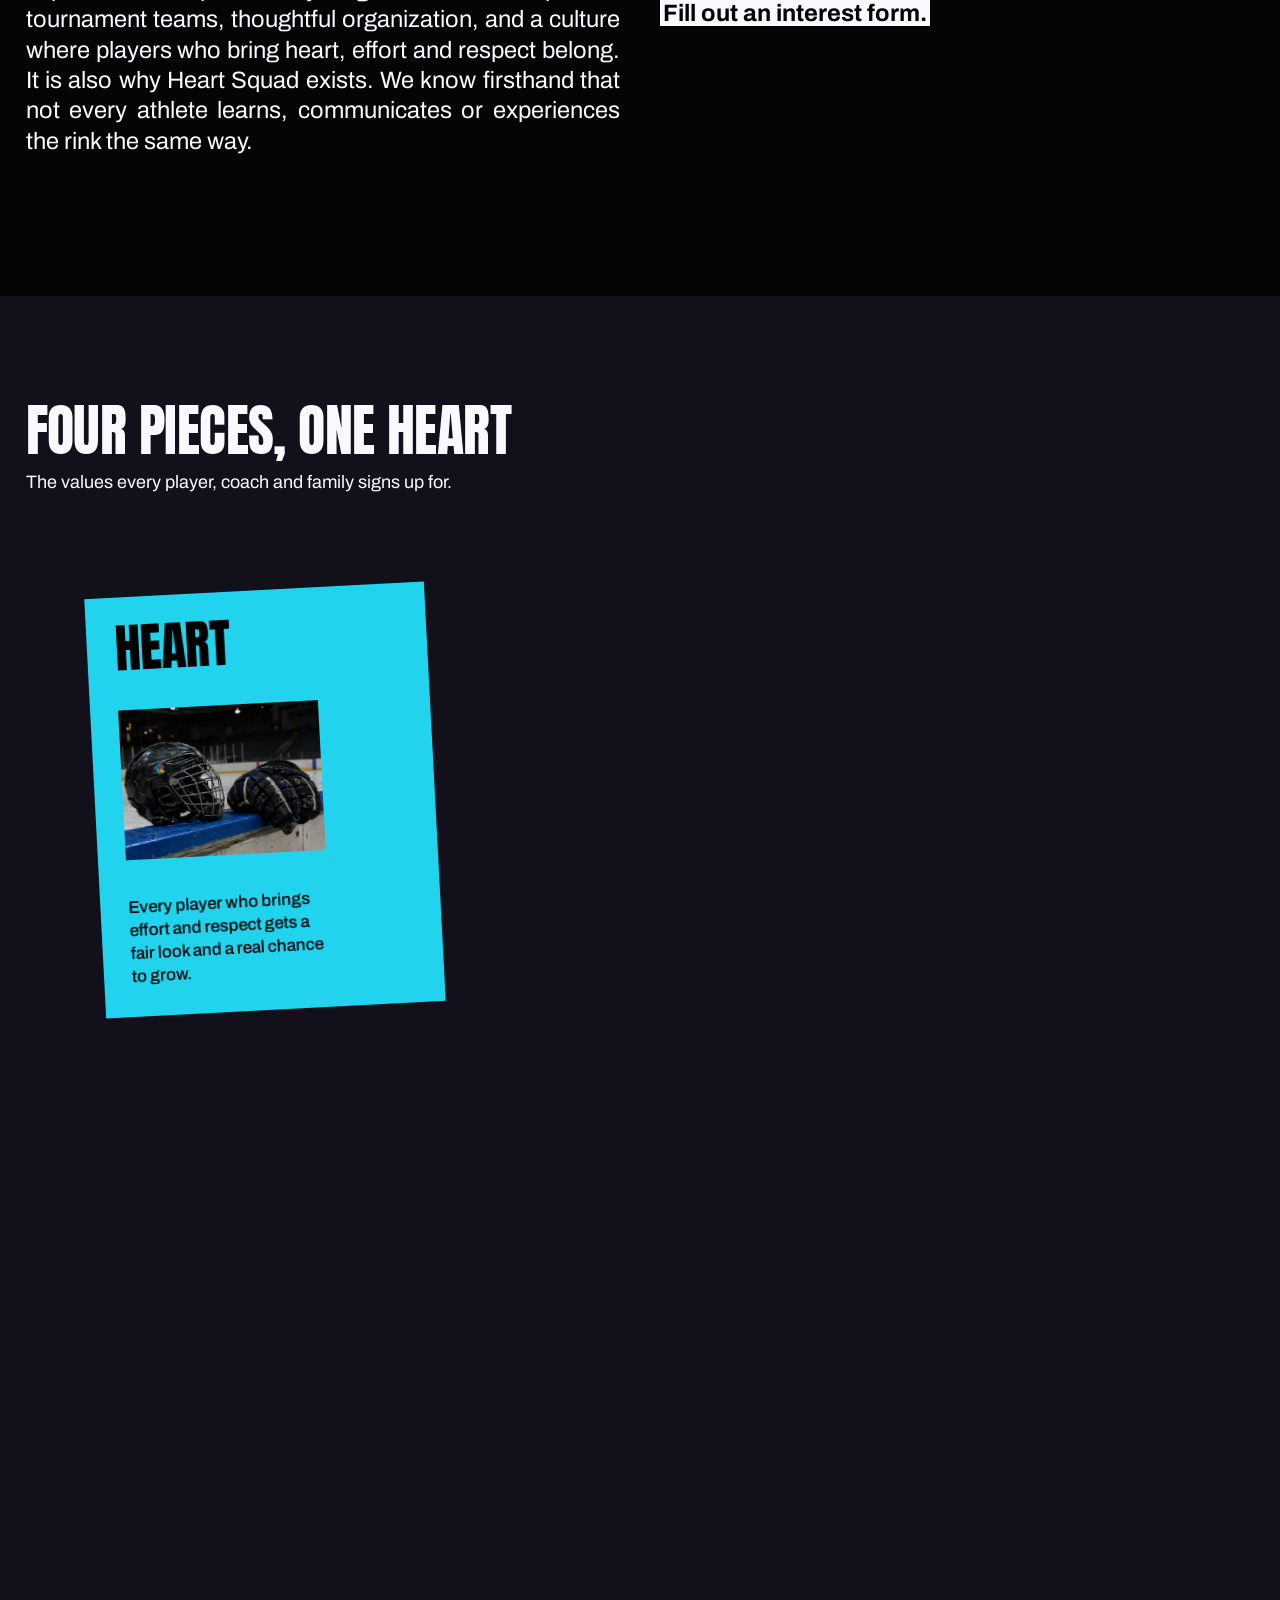
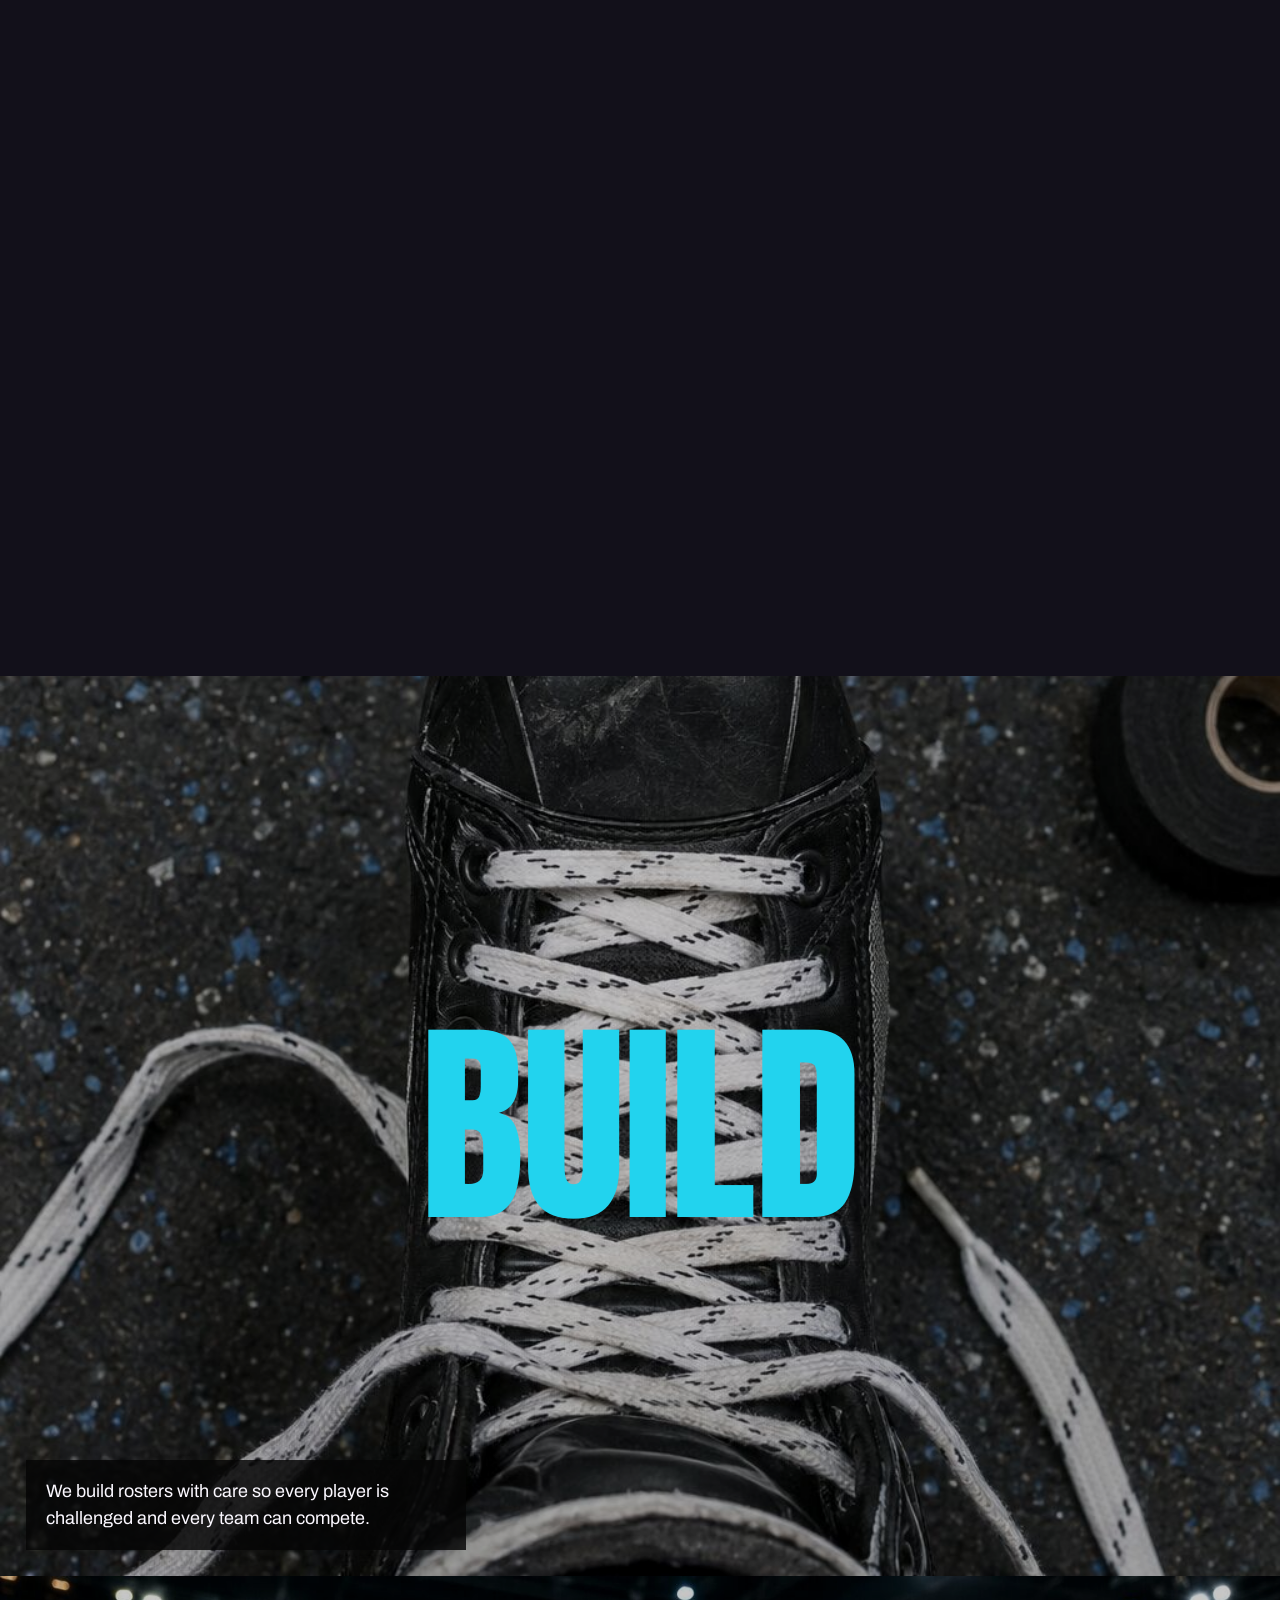
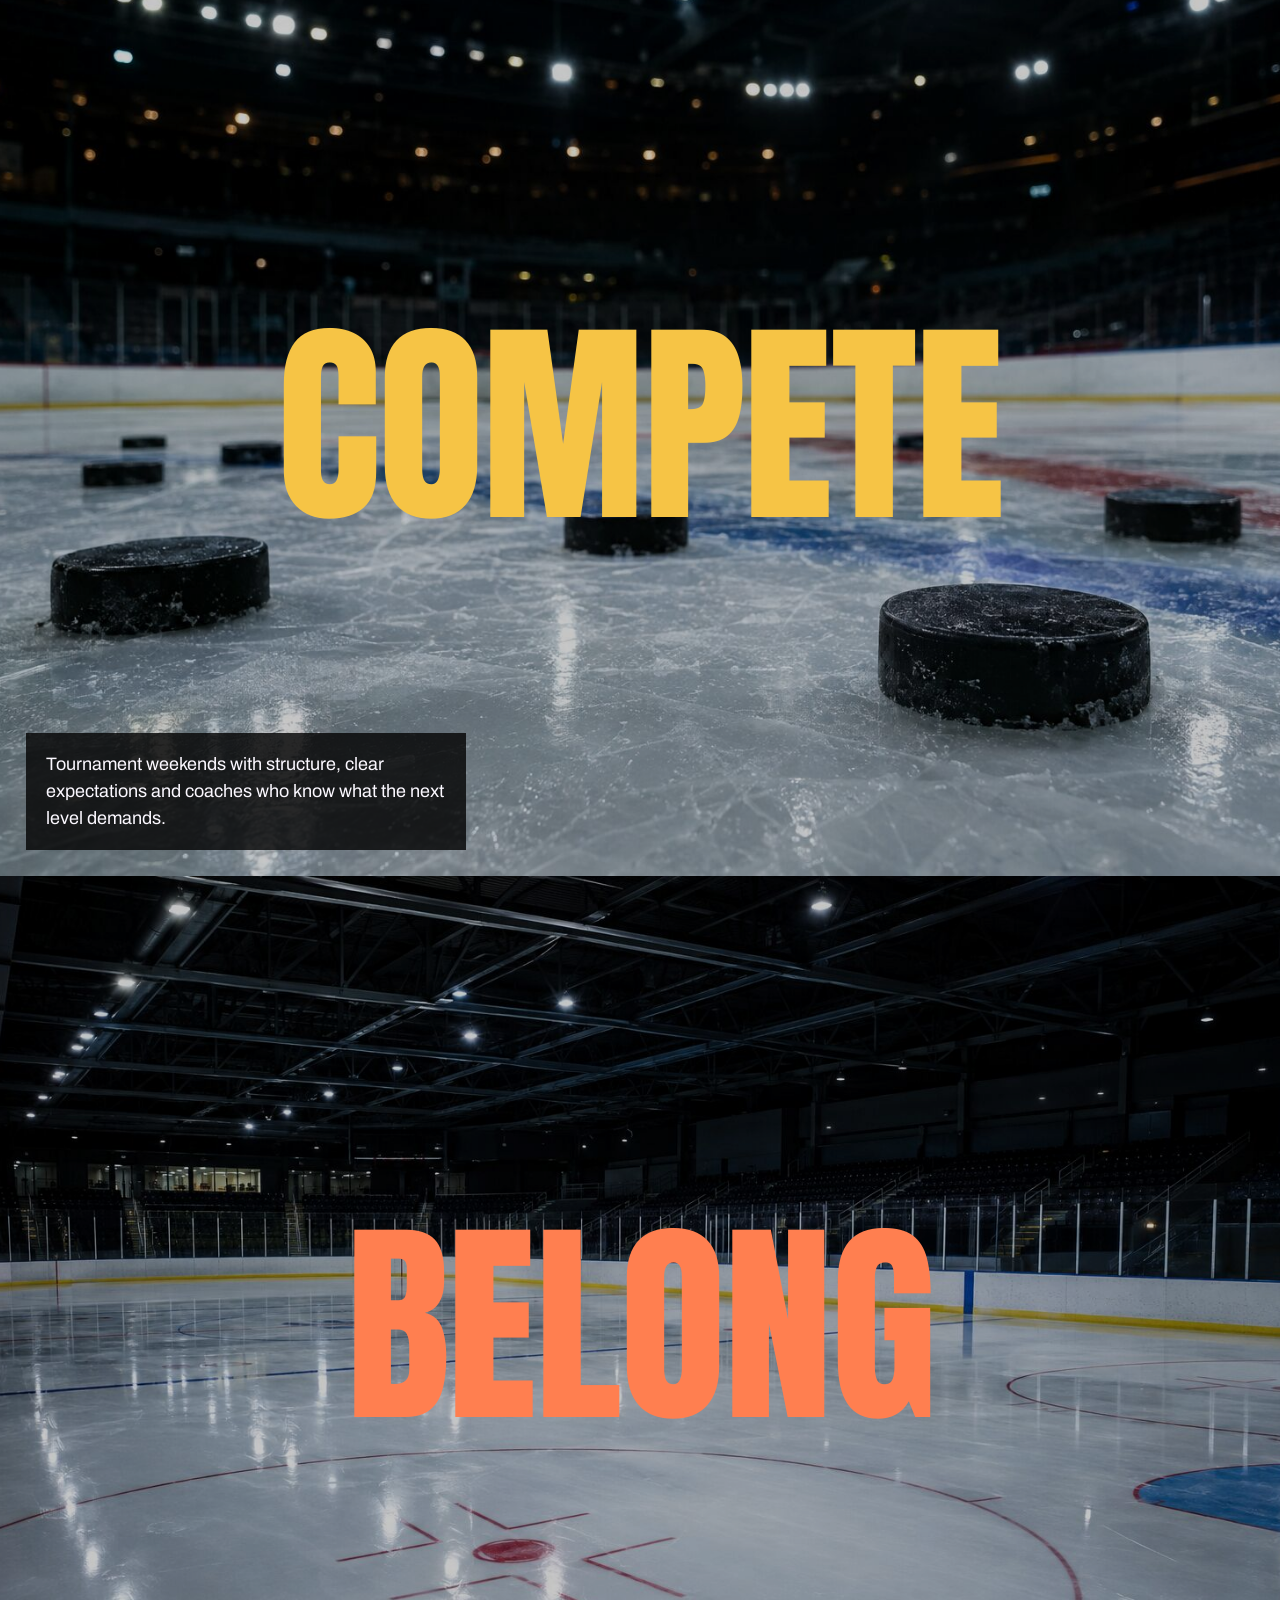
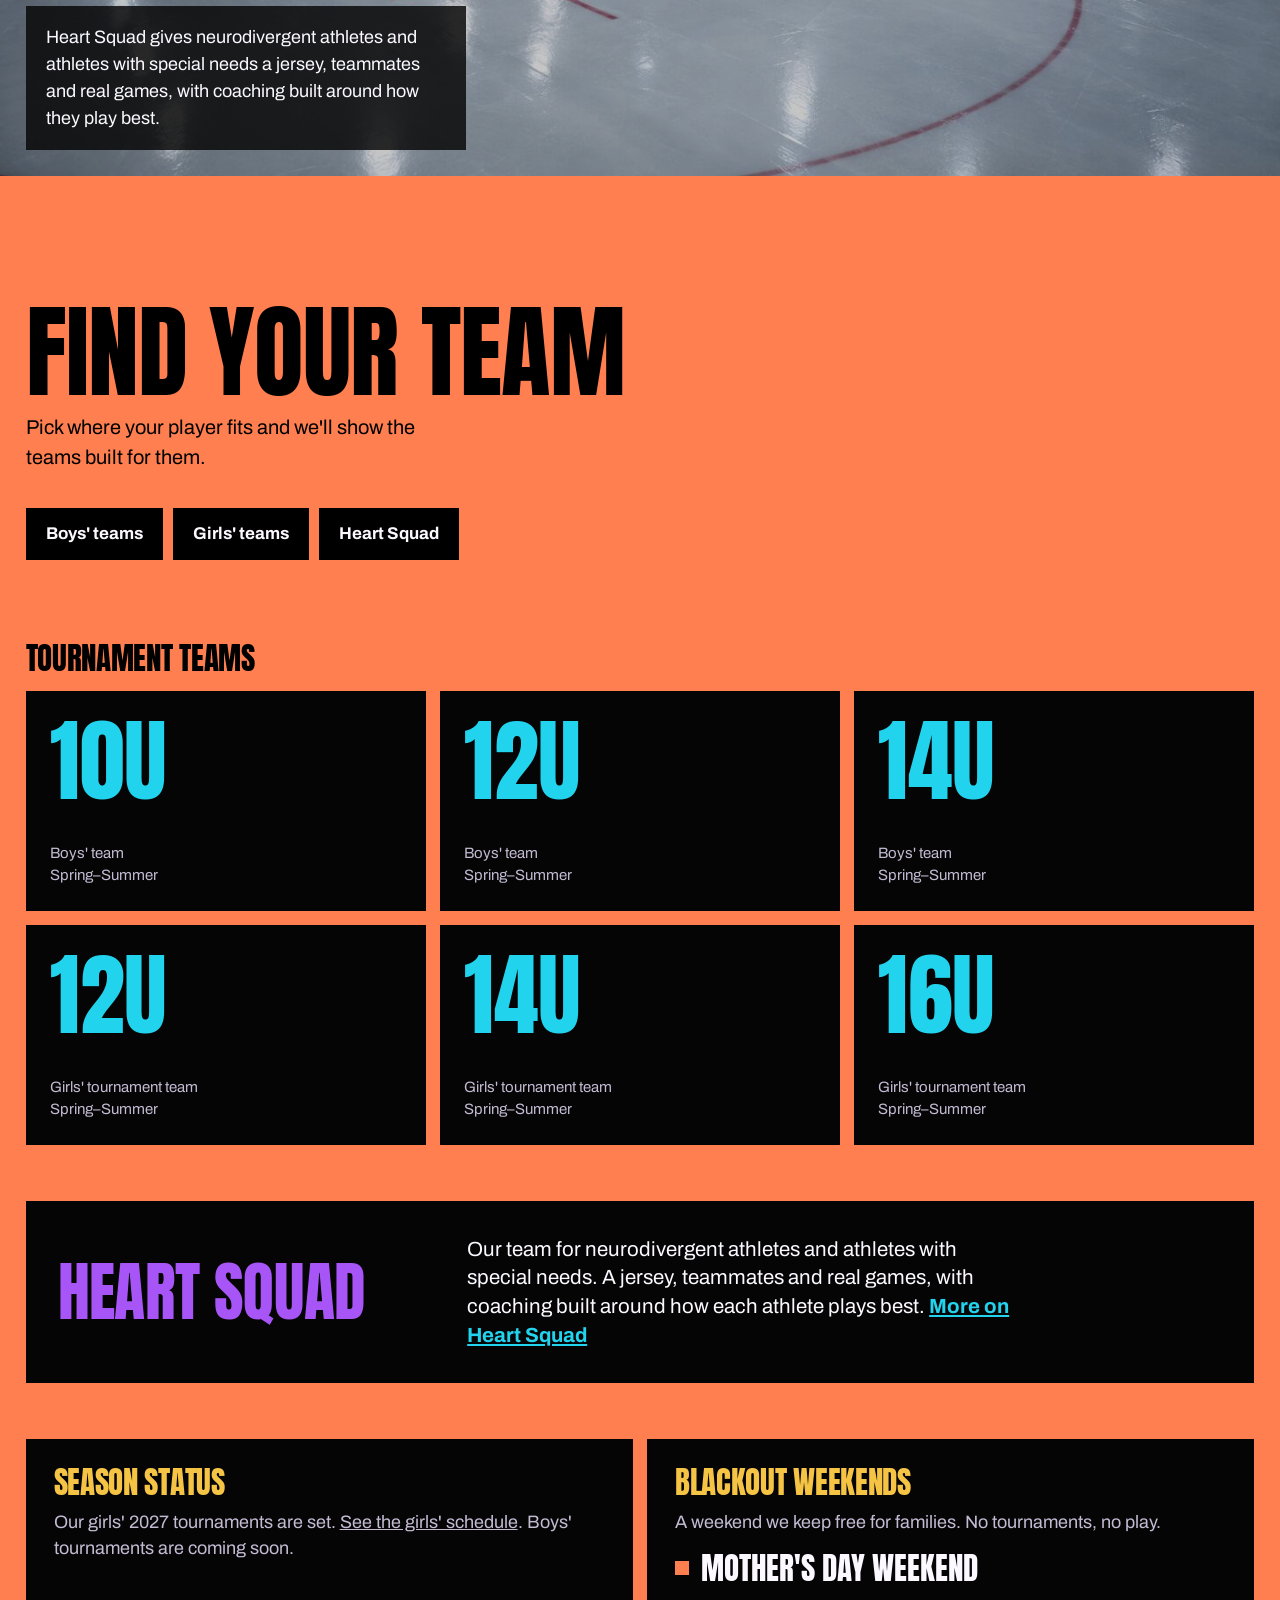
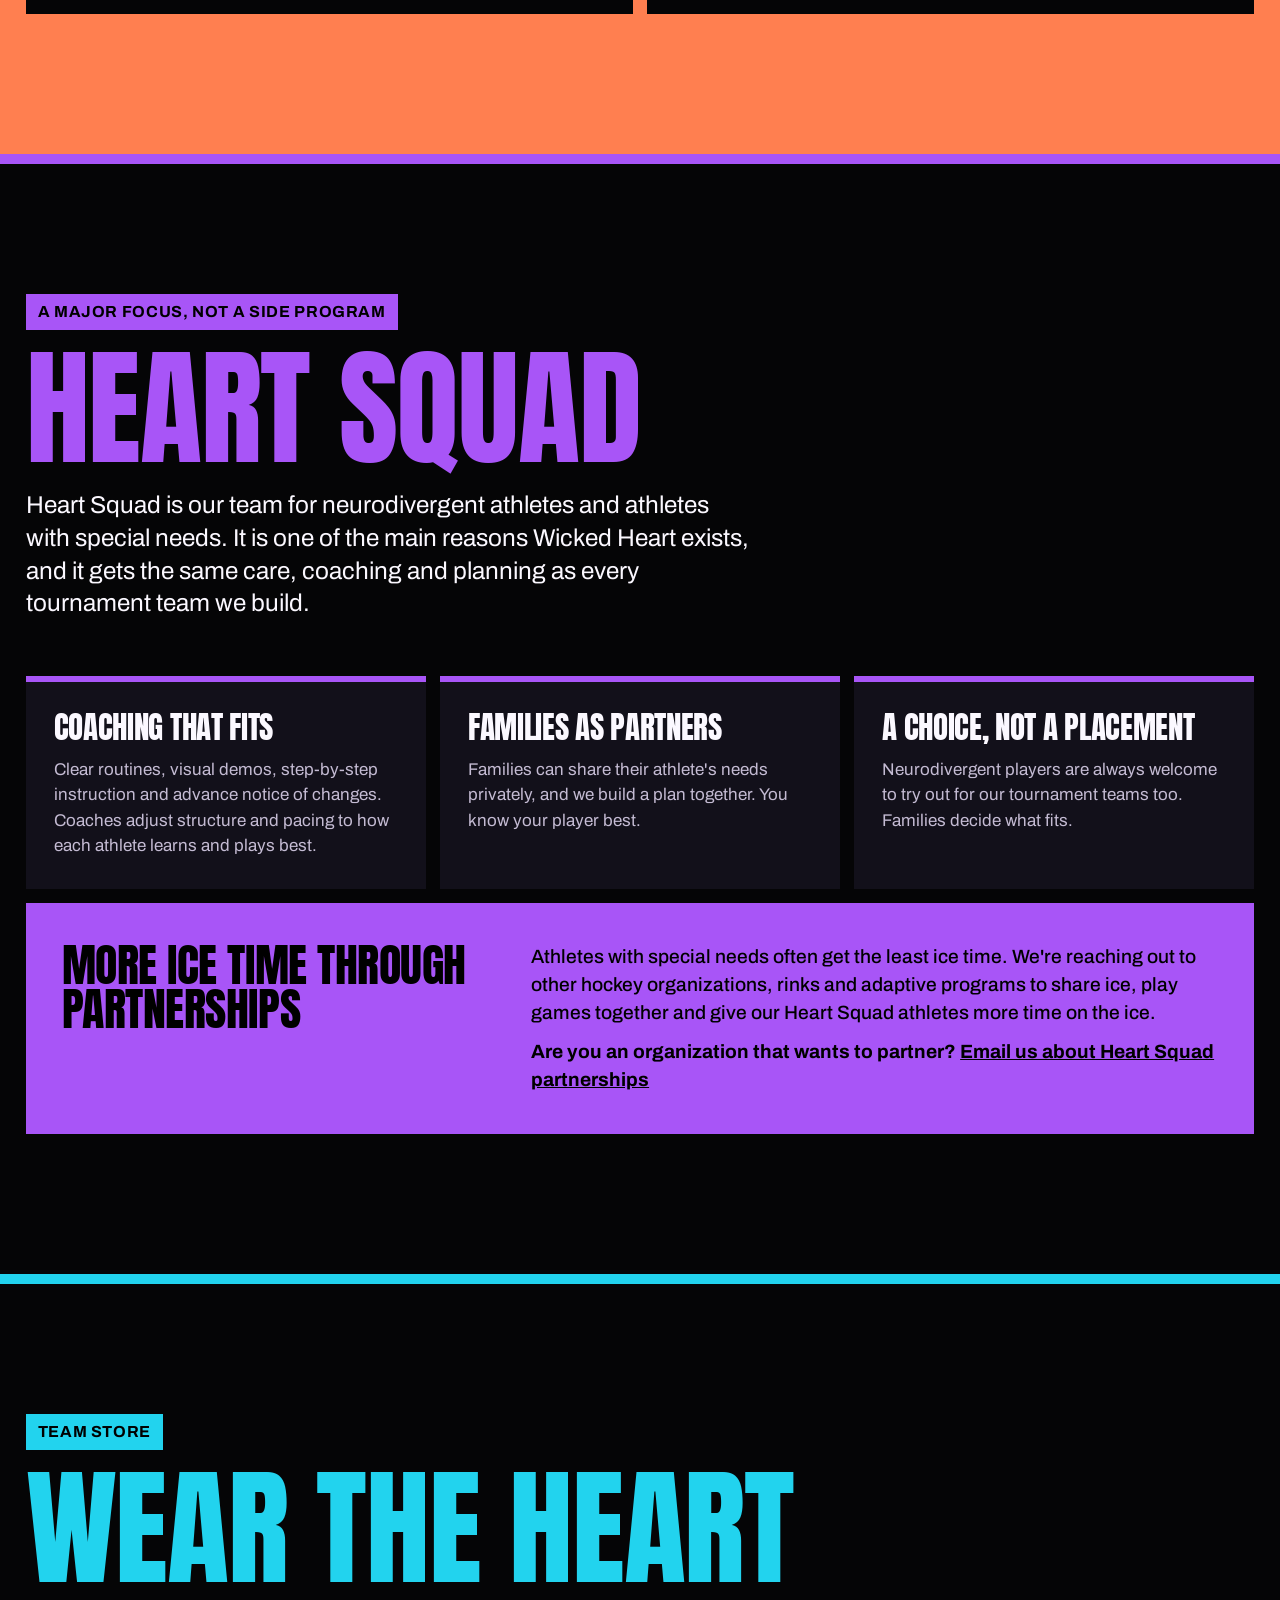
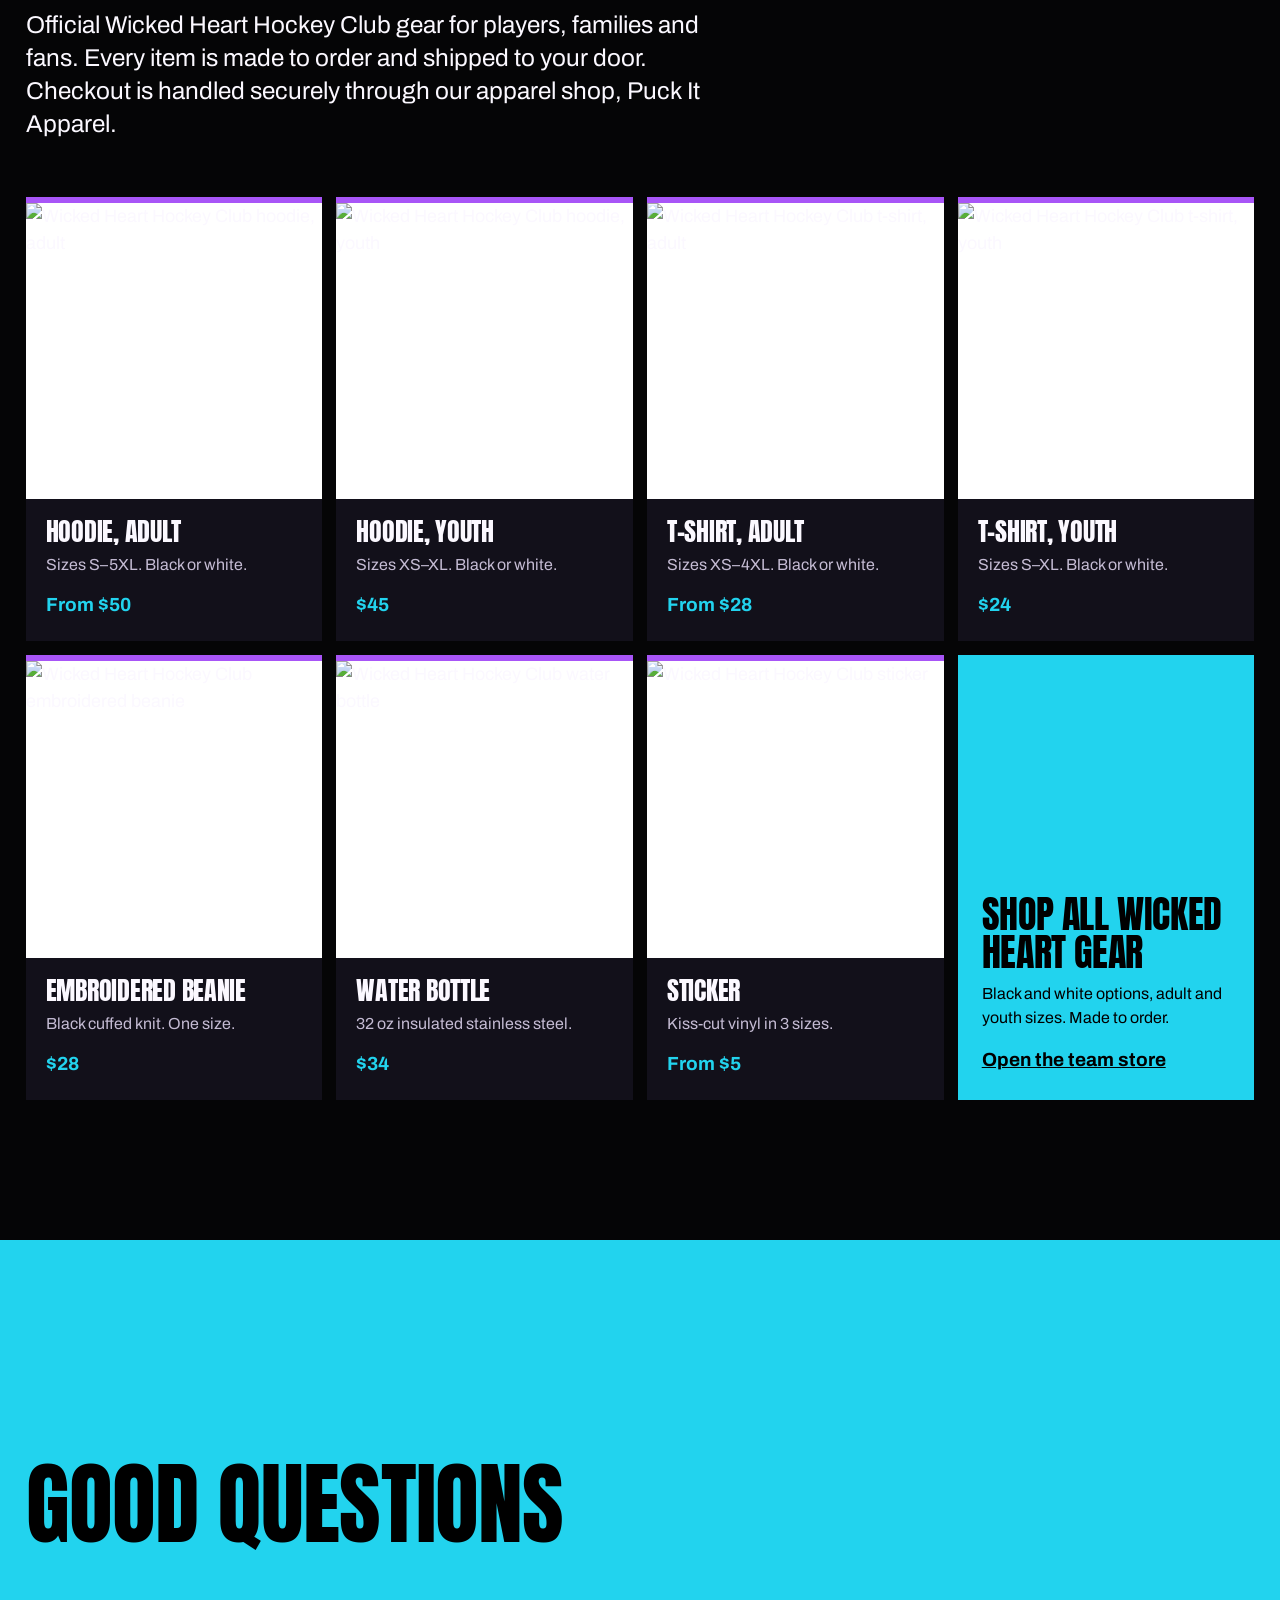
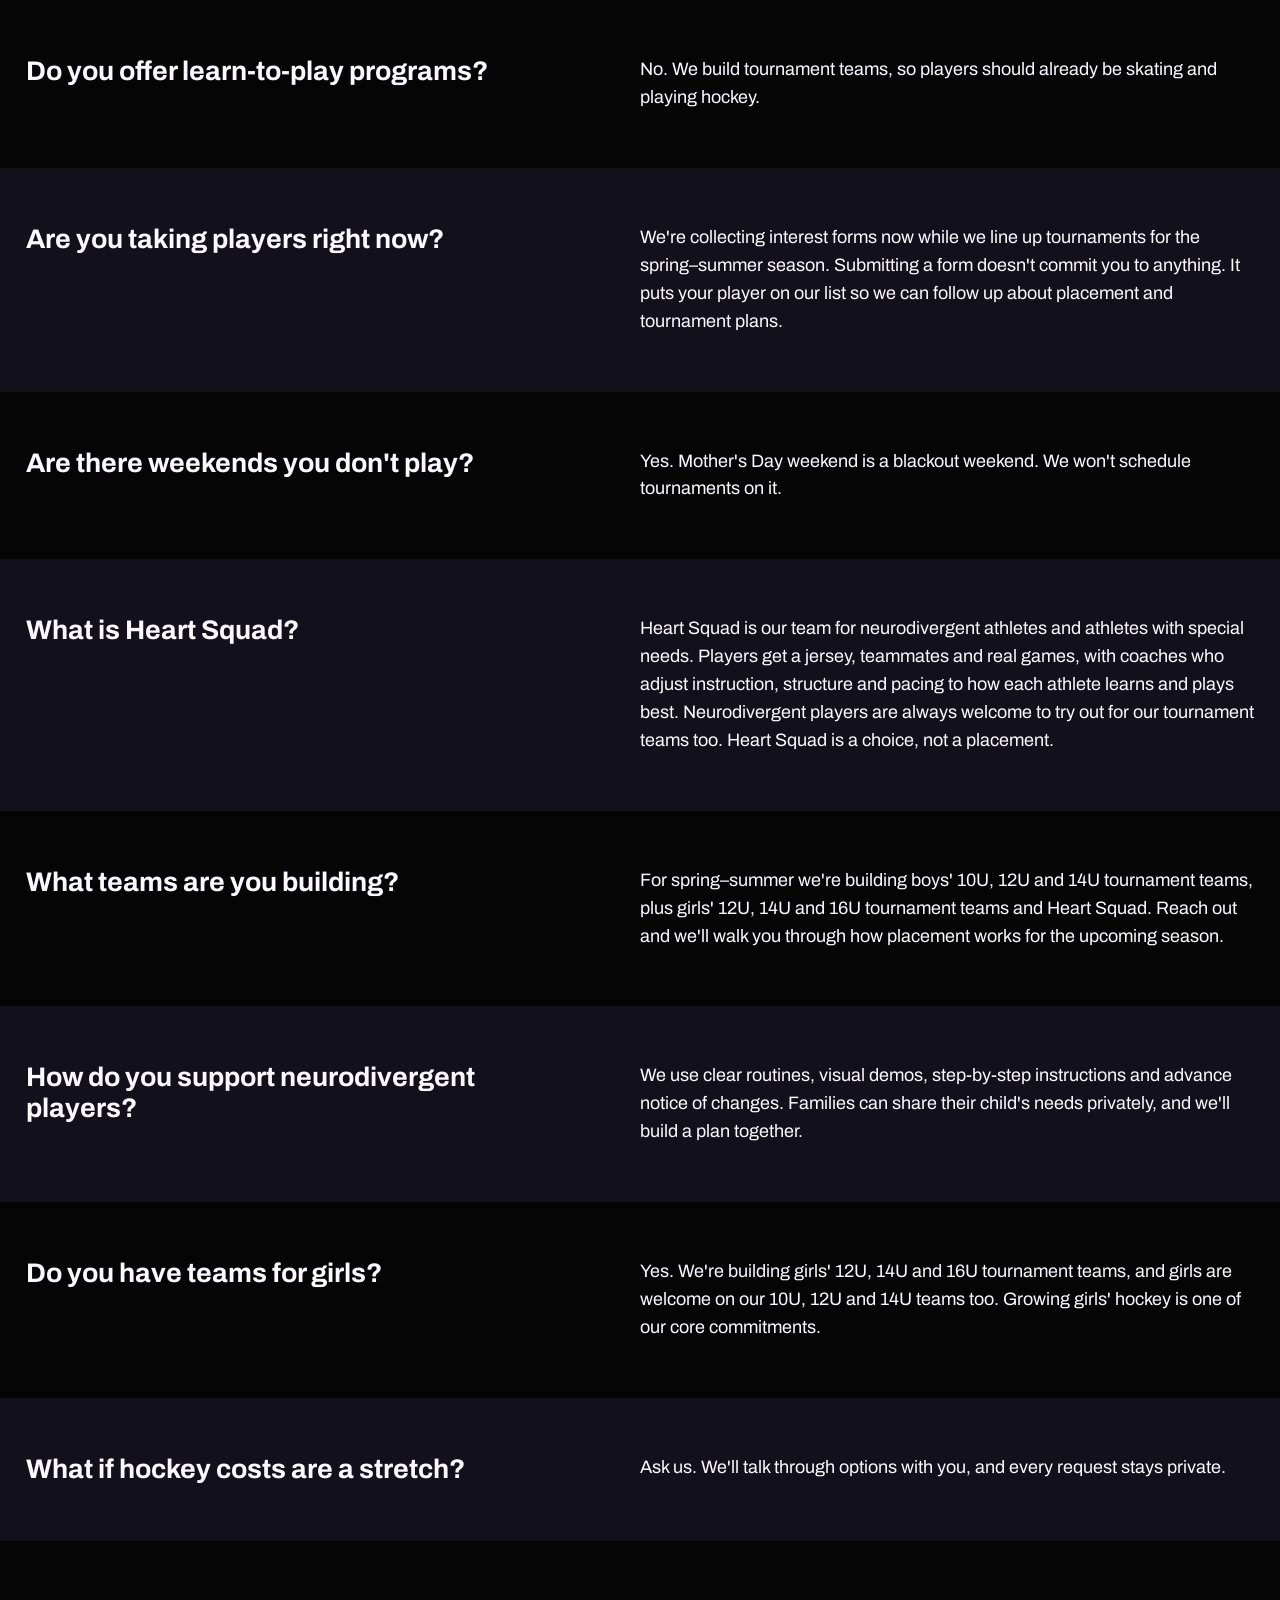
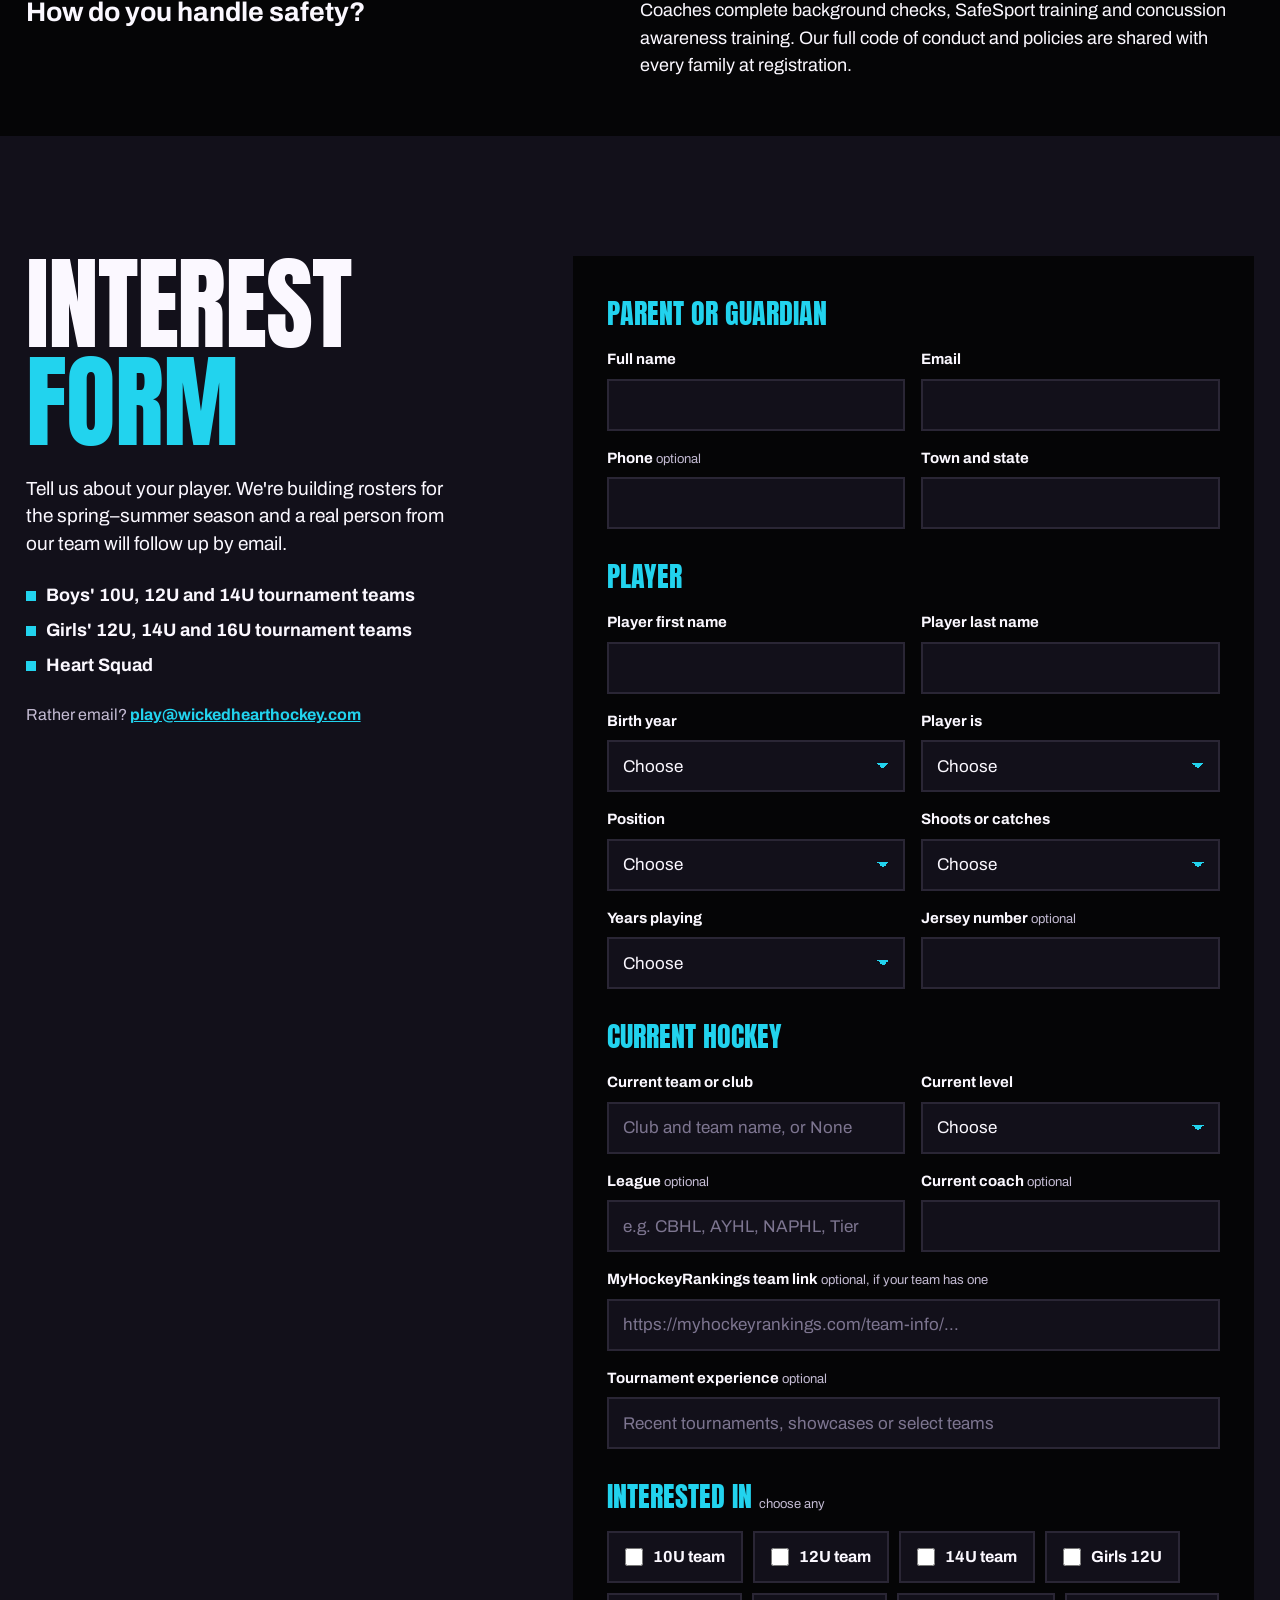
==== commit d0cd6851: "Add boys' 14U team to site copy, team grid, fit filter and interest form Co-authored-by: Perplexity " ====
--- a/index.html
+++ b/index.html
@@ -4,13 +4,13 @@
 <meta charset="utf-8">
 <meta name="viewport" content="width=device-width, initial-scale=1">
 <title>Wicked Heart Hockey · Youth and girls' tournament teams and Heart Squad</title>
-<meta name="description" content="Wicked Heart Hockey is an inclusive tournament hockey organization building boys' 10U and 12U tournament teams and girls' 12U, 14U and 16U tournament teams, plus Heart Squad, our team for neurodivergent athletes and athletes with special needs.">
+<meta name="description" content="Wicked Heart Hockey is an inclusive tournament hockey organization building boys' 10U, 12U and 14U tournament teams and girls' 12U, 14U and 16U tournament teams, plus Heart Squad, our team for neurodivergent athletes and athletes with special needs.">
 <link rel="icon" href="assets/favicon.png" type="image/png">
 <link rel="apple-touch-icon" href="assets/apple-touch-icon.png">
 <link rel="preconnect" href="https://fonts.googleapis.com">
 <link rel="preconnect" href="https://fonts.gstatic.com" crossorigin>
 <link href="https://fonts.googleapis.com/css2?family=Anton&family=Archivo:wght@400;500;700&display=swap" rel="stylesheet">
-<link rel="stylesheet" href="styles.css?v=8">
+<link rel="stylesheet" href="styles.css?v=9">
 </head>
 <body>
 
@@ -43,7 +43,7 @@
     </figure>
   </div>
   <div class="hero-band">
-    <p>Boys' 10U and 12U tournament teams, girls' 12U, 14U and 16U tournament teams, plus Heart Squad, our team for neurodivergent athletes and athletes with special needs. Built on heart, hustle, love and grit.</p>
+    <p>Boys' 10U, 12U and 14U tournament teams, girls' 12U, 14U and 16U tournament teams, plus Heart Squad, our team for neurodivergent athletes and athletes with special needs. Built on heart, hustle, love and grit.</p>
     <a class="btn btn-mag" href="#programs">Find your team</a>
   </div>
 </section>
@@ -148,7 +148,7 @@
   <h2 id="programs-title" class="programs-title">Find your team</h2>
   <p class="programs-lede">Pick where your player fits and we'll show the teams built for them.</p>
   <div class="fit" role="group" aria-label="Where does your player fit">
-    <button type="button" class="fit-btn" data-fit="youth" aria-pressed="false">10U or 12U player</button>
+    <button type="button" class="fit-btn" data-fit="youth" aria-pressed="false">Boys' teams</button>
     <button type="button" class="fit-btn" data-fit="girls" aria-pressed="false">Girls' teams</button>
     <button type="button" class="fit-btn" data-fit="heart" aria-pressed="false">Heart Squad</button>
   </div>
@@ -159,6 +159,7 @@
     <ul class="levels">
       <li class="level" data-fits="youth"><span class="lv">10U</span><span class="lv-meta">Boys' team<br><span class="nw">Spring–Summer</span></span></li>
       <li class="level" data-fits="youth"><span class="lv">12U</span><span class="lv-meta">Boys' team<br><span class="nw">Spring–Summer</span></span></li>
+      <li class="level" data-fits="youth"><span class="lv">14U</span><span class="lv-meta">Boys' team<br><span class="nw">Spring–Summer</span></span></li>
       <li class="level" data-fits="girls"><span class="lv">12U</span><span class="lv-meta">Girls' tournament team<br><span class="nw">Spring–Summer</span></span></li>
       <li class="level" data-fits="girls"><span class="lv">14U</span><span class="lv-meta">Girls' tournament team<br><span class="nw">Spring–Summer</span></span></li>
       <li class="level" data-fits="girls"><span class="lv">16U</span><span class="lv-meta">Girls' tournament team<br><span class="nw">Spring–Summer</span></span></li>
@@ -257,9 +258,9 @@
   <div class="band alt"><h3>Are you taking players right now?</h3><p>We're collecting interest forms now while we line up tournaments for the spring–summer season. Submitting a form doesn't commit you to anything. It puts your player on our list so we can follow up about placement and tournament plans.</p></div>
   <div class="band"><h3>Are there weekends you don't play?</h3><p>Yes. Mother's Day weekend is a blackout weekend. We won't schedule tournaments on it.</p></div>
   <div class="band alt"><h3>What is Heart Squad?</h3><p>Heart Squad is our team for neurodivergent athletes and athletes with special needs. Players get a jersey, teammates and real games, with coaches who adjust instruction, structure and pacing to how each athlete learns and plays best. Neurodivergent players are always welcome to try out for our tournament teams too. Heart Squad is a choice, not a placement.</p></div>
-  <div class="band"><h3>What teams are you building?</h3><p>For spring–summer we're building boys' 10U and 12U tournament teams, plus girls' 12U, 14U and 16U tournament teams and Heart Squad. Reach out and we'll walk you through how placement works for the upcoming season.</p></div>
+  <div class="band"><h3>What teams are you building?</h3><p>For spring–summer we're building boys' 10U, 12U and 14U tournament teams, plus girls' 12U, 14U and 16U tournament teams and Heart Squad. Reach out and we'll walk you through how placement works for the upcoming season.</p></div>
   <div class="band alt"><h3>How do you support neurodivergent players?</h3><p>We use clear routines, visual demos, step-by-step instructions and advance notice of changes. Families can share their child's needs privately, and we'll build a plan together.</p></div>
-  <div class="band"><h3>Do you have teams for girls?</h3><p>Yes. We're building girls' 12U, 14U and 16U tournament teams, and girls are welcome on our 10U and 12U teams too. Growing girls' hockey is one of our core commitments.</p></div>
+  <div class="band"><h3>Do you have teams for girls?</h3><p>Yes. We're building girls' 12U, 14U and 16U tournament teams, and girls are welcome on our 10U, 12U and 14U teams too. Growing girls' hockey is one of our core commitments.</p></div>
   <div class="band alt"><h3>What if hockey costs are a stretch?</h3><p>Ask us. We'll talk through options with you, and every request stays private.</p></div>
   <div class="band"><h3>How do you handle safety?</h3><p>Coaches complete background checks, SafeSport training and concussion awareness training. Our full code of conduct and policies are shared with every family at registration.</p></div>
 </section>
@@ -270,7 +271,7 @@
     <h2 id="join-title" class="join-title"><span>Interest</span><span>form</span></h2>
     <p>Tell us about your player. We're building rosters for the spring–summer season and a real person from our team will follow up by email.</p>
     <ul class="join-points">
-      <li>Boys' 10U and 12U tournament teams</li>
+      <li>Boys' 10U, 12U and 14U tournament teams</li>
       <li>Girls' 12U, 14U and 16U tournament teams</li>
       <li>Heart Squad</li>
     </ul>
@@ -364,6 +365,7 @@
       <legend>Interested in <span class="opt">choose any</span></legend>
       <label class="chip"><input type="checkbox" name="Interested in" value="10U team">10U team</label>
       <label class="chip"><input type="checkbox" name="Interested in" value="12U team">12U team</label>
+      <label class="chip"><input type="checkbox" name="Interested in" value="14U team">14U team</label>
       <label class="chip"><input type="checkbox" name="Interested in" value="Girls 12U">Girls 12U</label>
       <label class="chip"><input type="checkbox" name="Interested in" value="Girls 14U">Girls 14U</label>
       <label class="chip"><input type="checkbox" name="Interested in" value="Girls 16U">Girls 16U</label>
@@ -415,6 +417,6 @@
   </div>
 </footer>
 
-<script src="main.js?v=9"></script>
+<script src="main.js?v=10"></script>
 </body>
 </html>
--- a/styles.css
+++ b/styles.css
@@ -101,7 +101,7 @@
 .lineup{margin-top:40px}
 .lineup-head{font-family:var(--display);font-weight:400;text-transform:uppercase;font-size:clamp(26px,2.4vw,36px);margin:56px 0 18px}
 .lineup-head:first-child{margin-top:12px}
-.levels{list-style:none;margin:0;padding:0;display:grid;grid-template-columns:repeat(5,1fr);gap:14px}
+.levels{list-style:none;margin:0;padding:0;display:grid;grid-template-columns:repeat(3,1fr);gap:14px}
 .level,.squad{background:#050506;color:#fbf8ff;transition:opacity .25s,transform .25s,box-shadow .25s}
 .level{padding:26px 24px 24px;display:flex;flex-direction:column;justify-content:space-between;min-height:220px}
 .lv{font-family:var(--display);font-size:clamp(72px,7vw,112px);line-height:1;color:var(--cyan)}
@@ -193,7 +193,6 @@
   .programs-title{font-size:15vw}
   .levels{grid-template-columns:1fr 1fr;gap:10px}
   .level{min-height:170px;padding:20px 18px}
-  .level:last-child{grid-column:1/-1;min-height:130px}
   .lv{font-size:64px}
   .lv-meta{font-size:13px}
   .squad{grid-template-columns:1fr;gap:14px;padding:26px 22px;margin-top:36px}
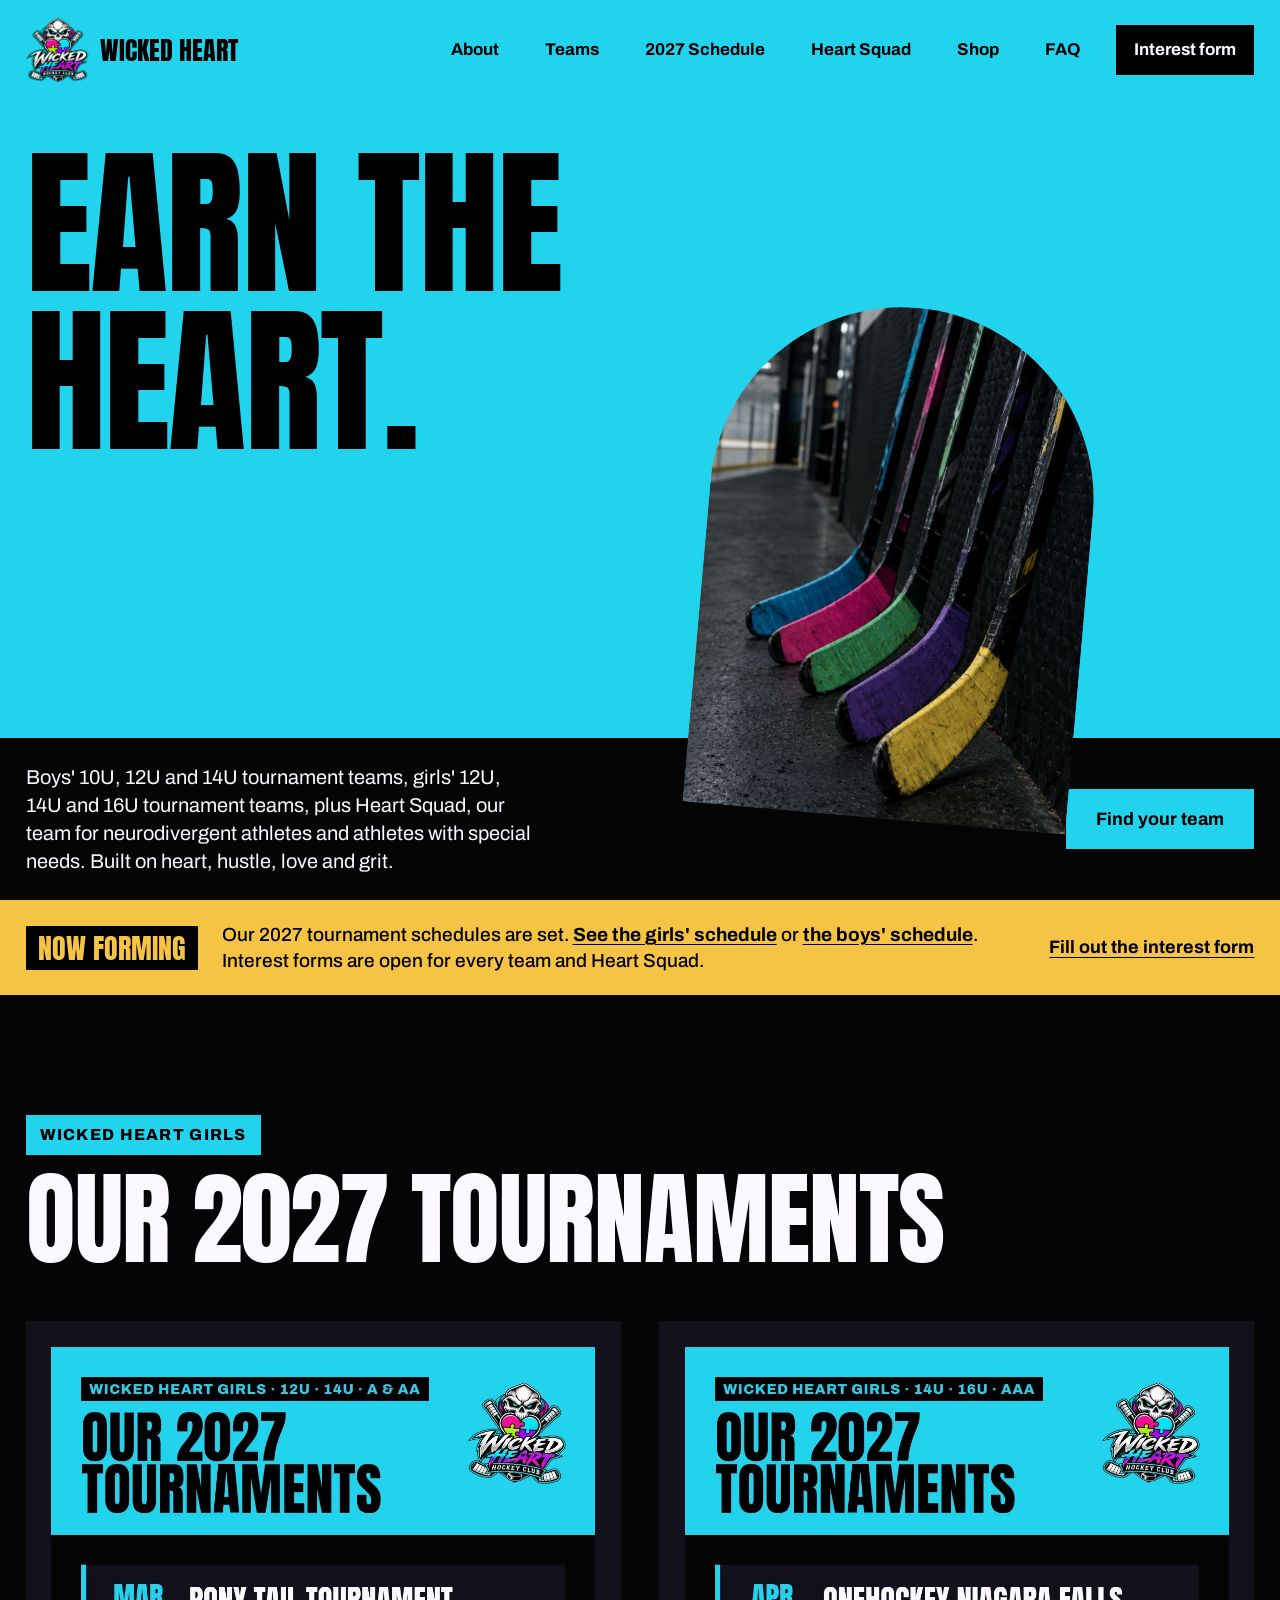
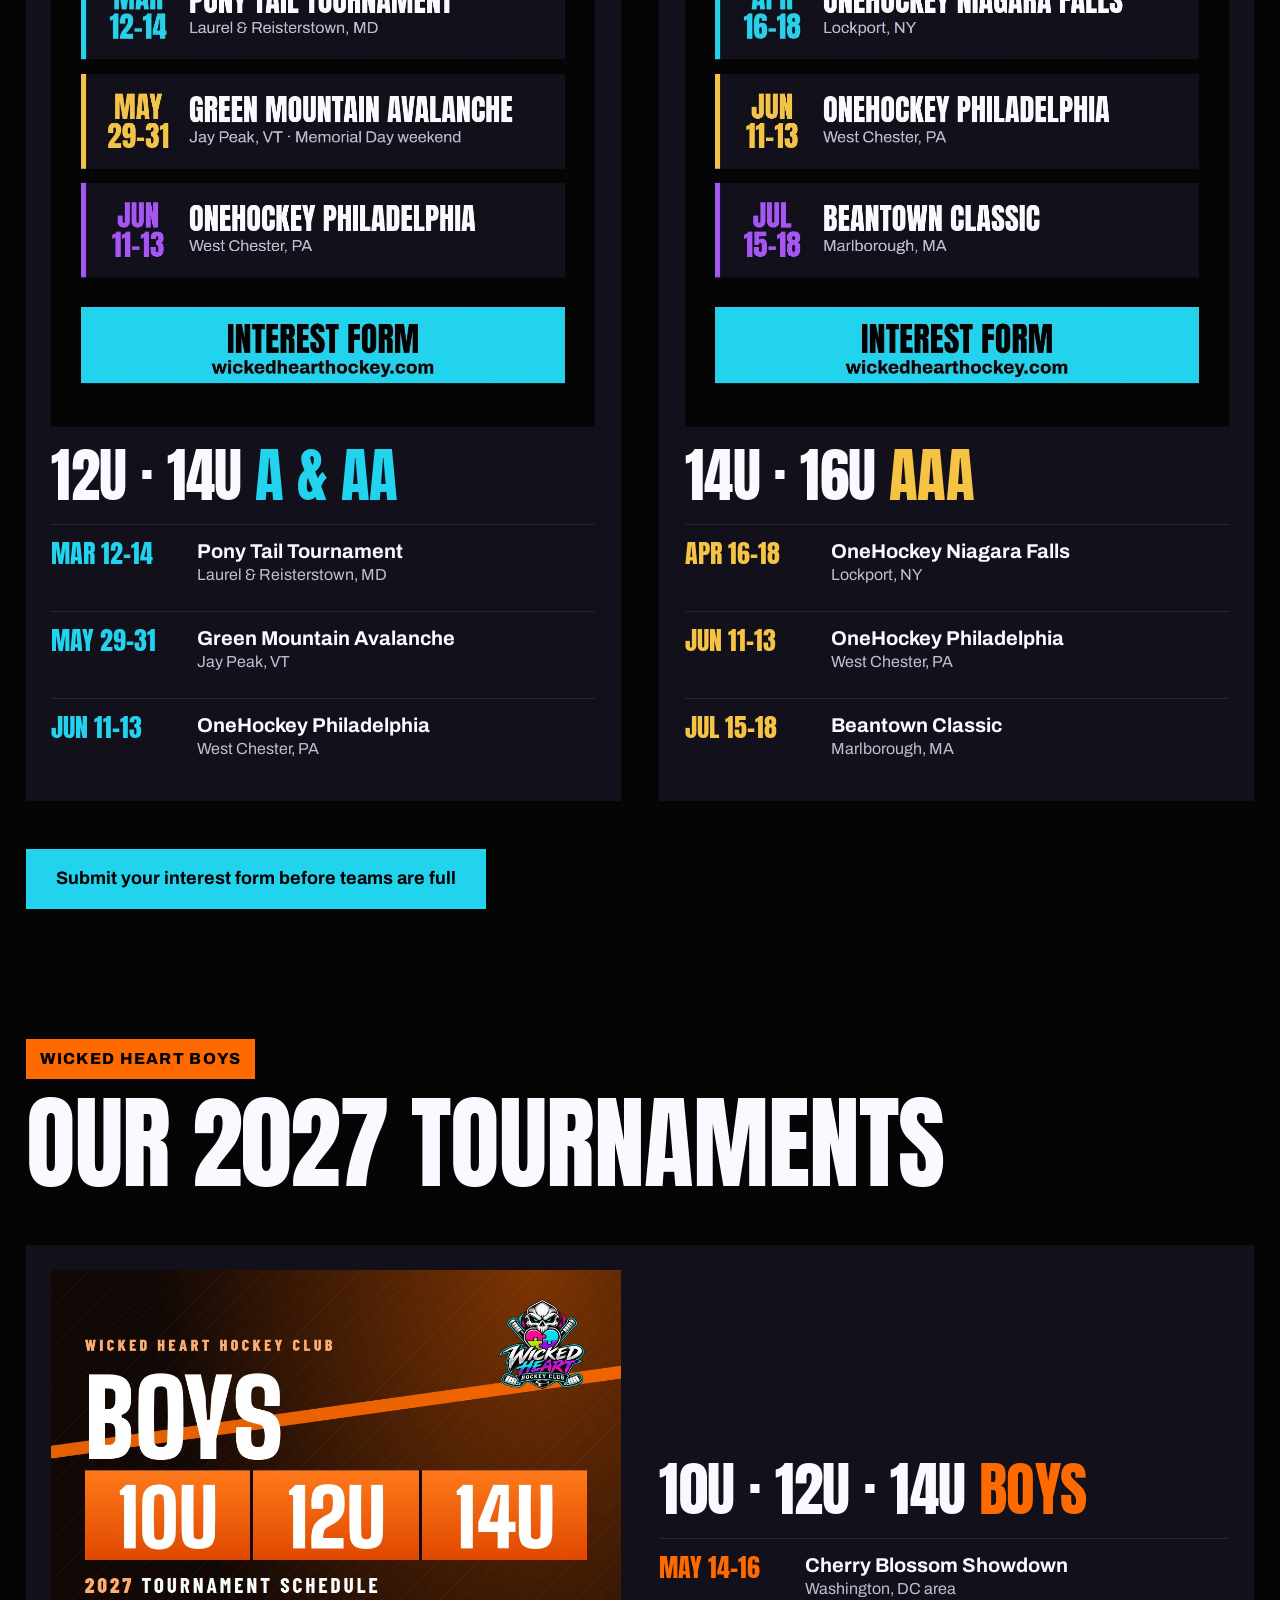
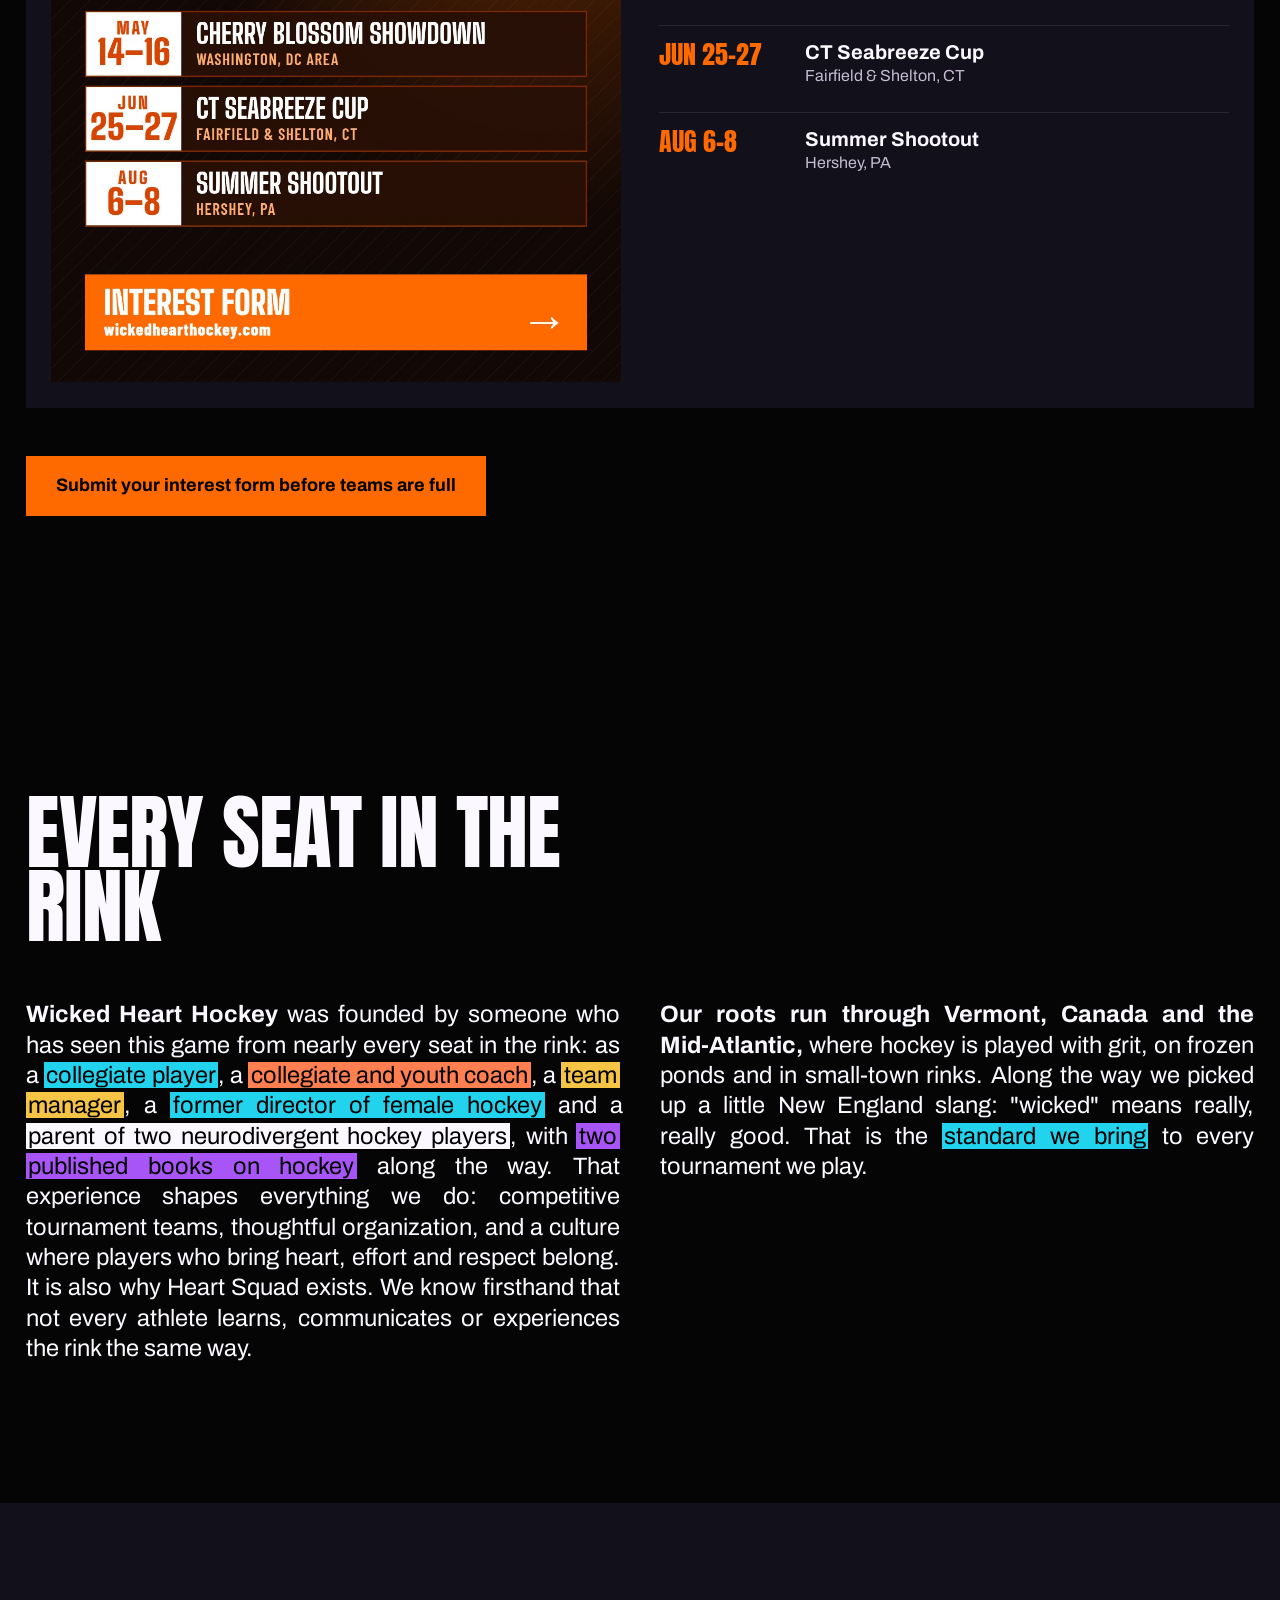
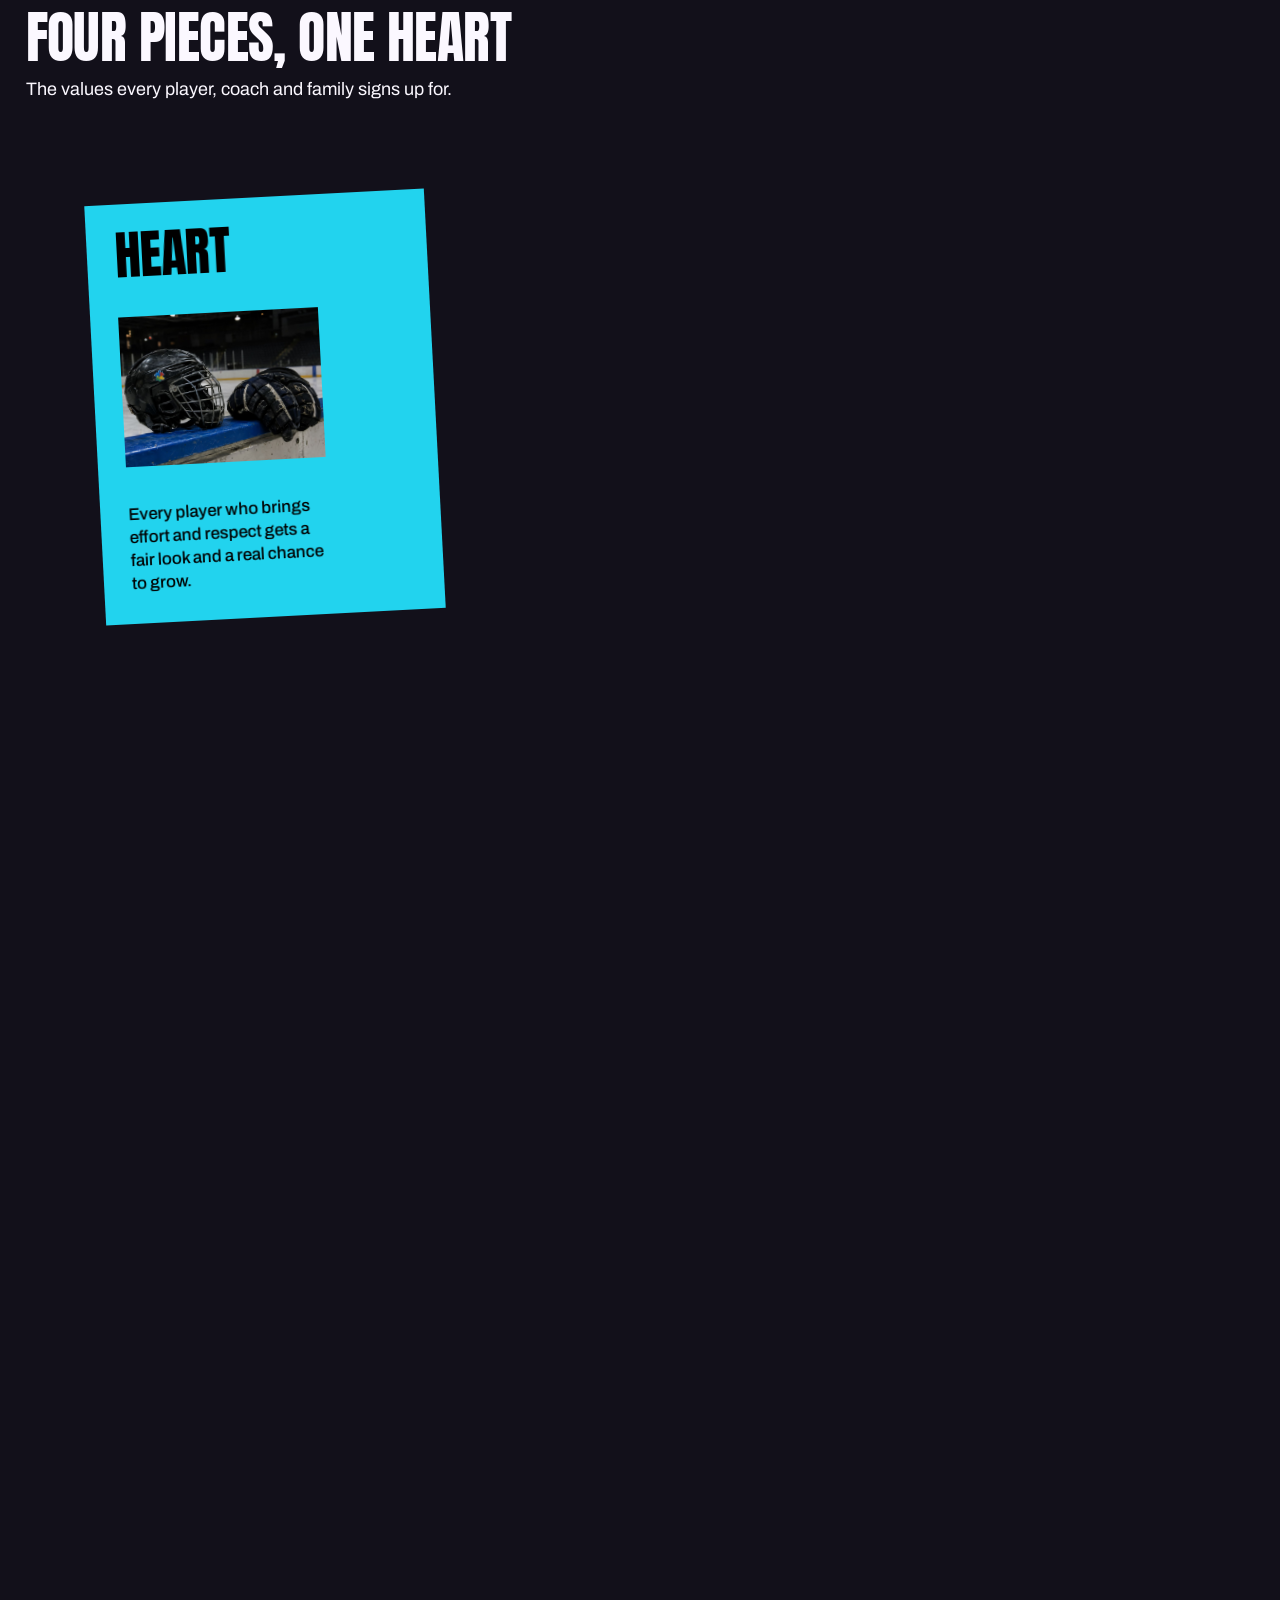
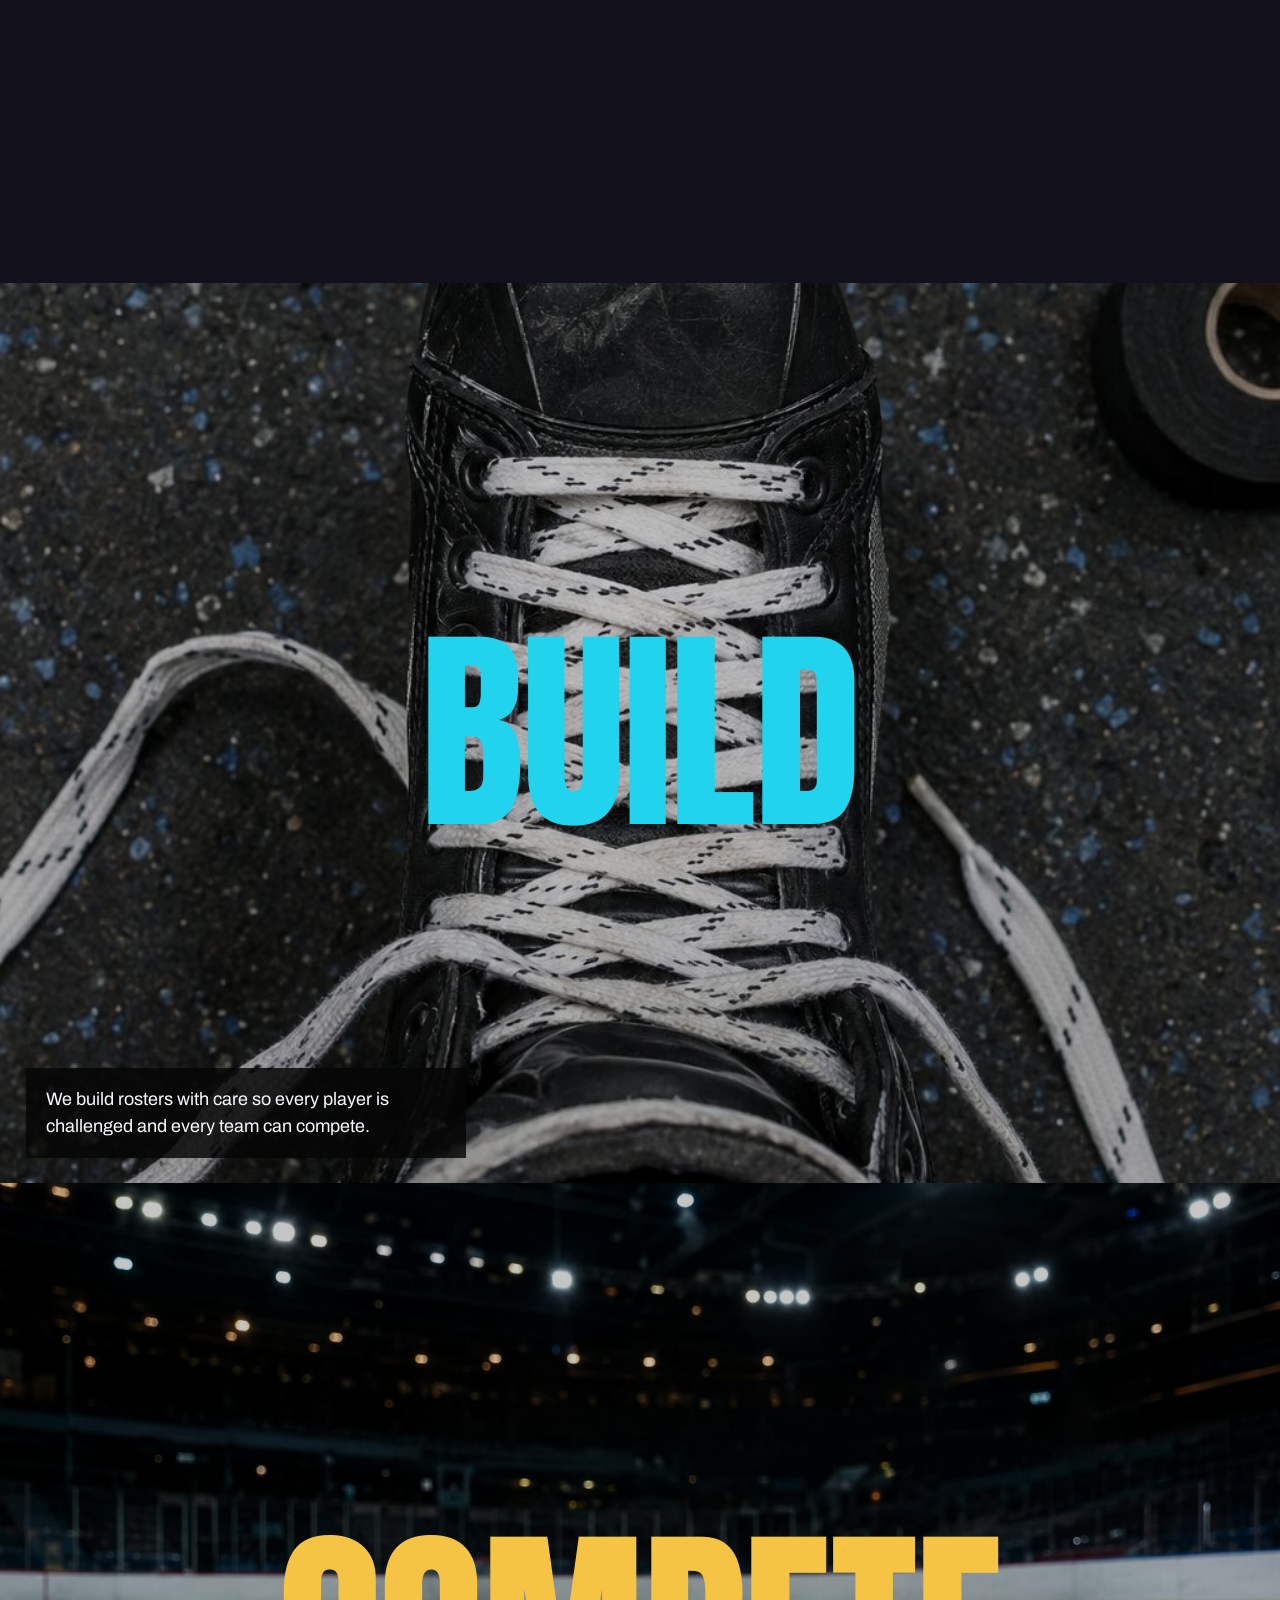
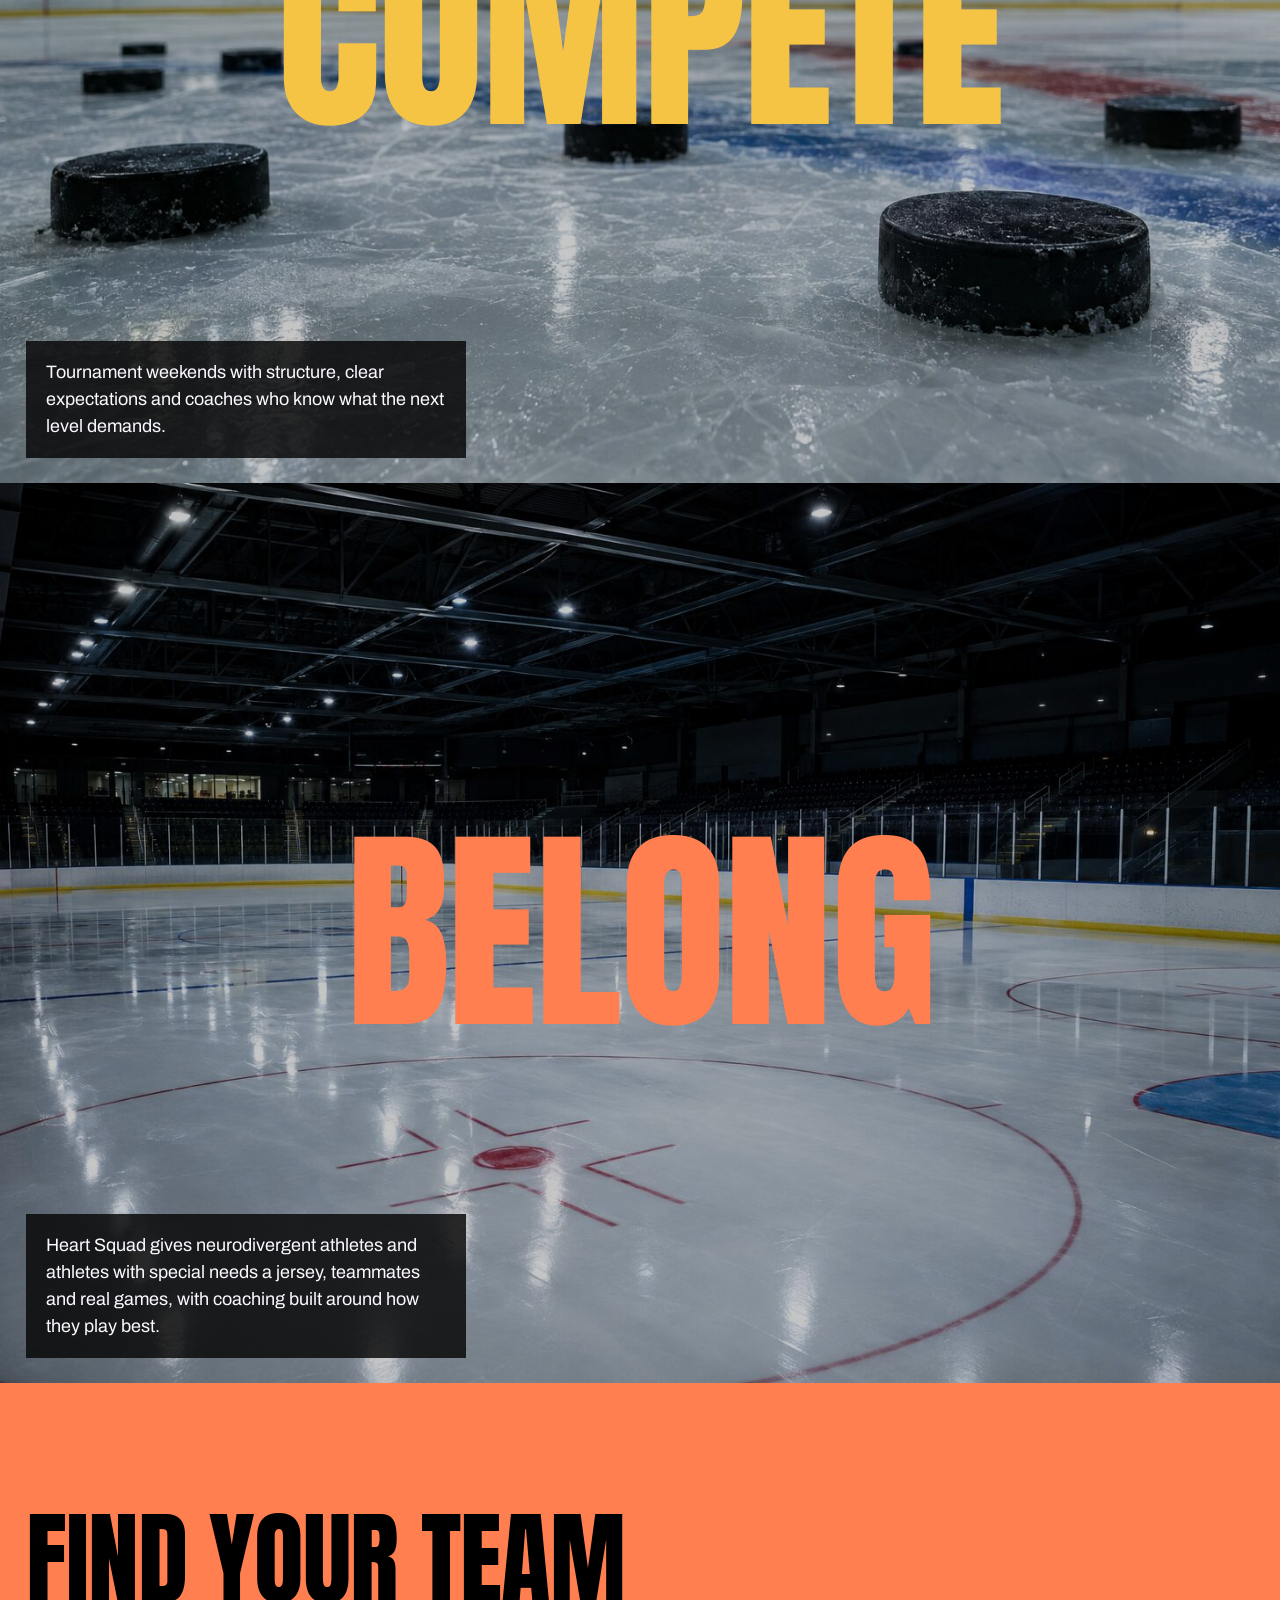
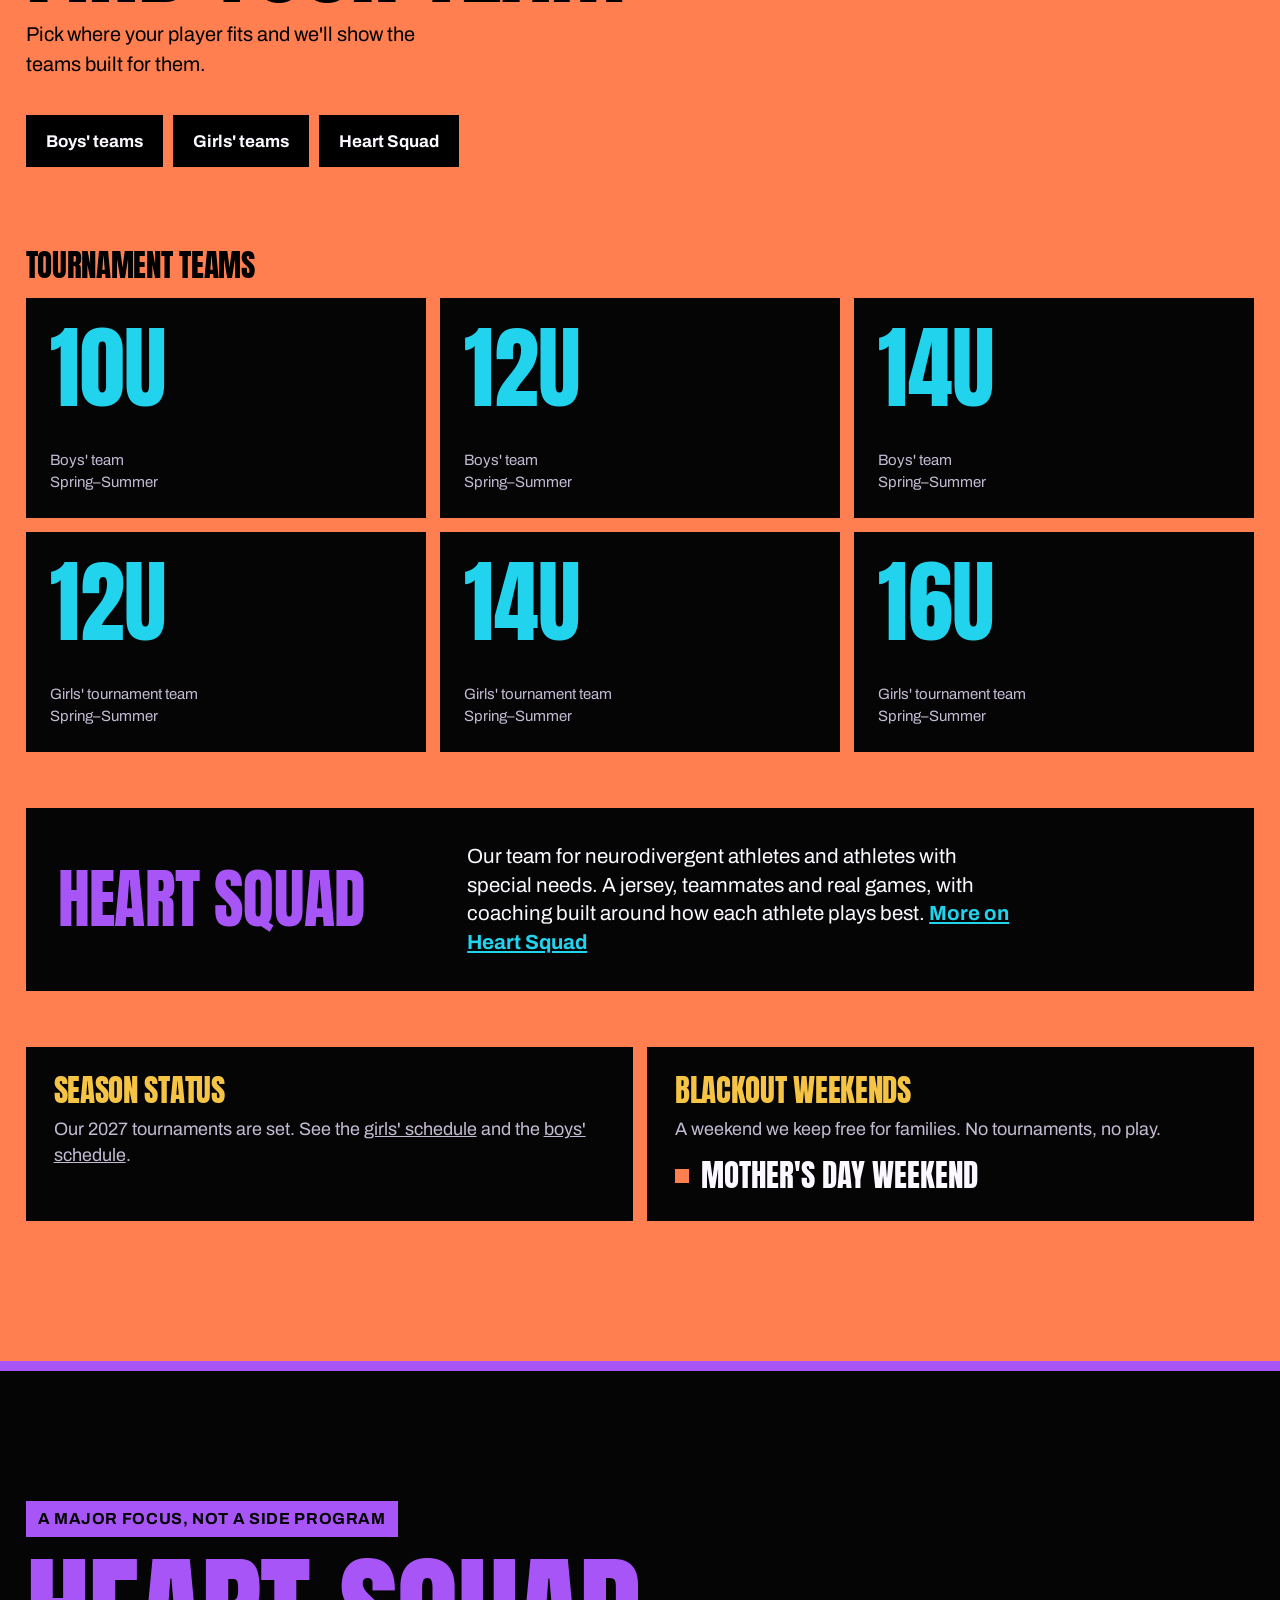
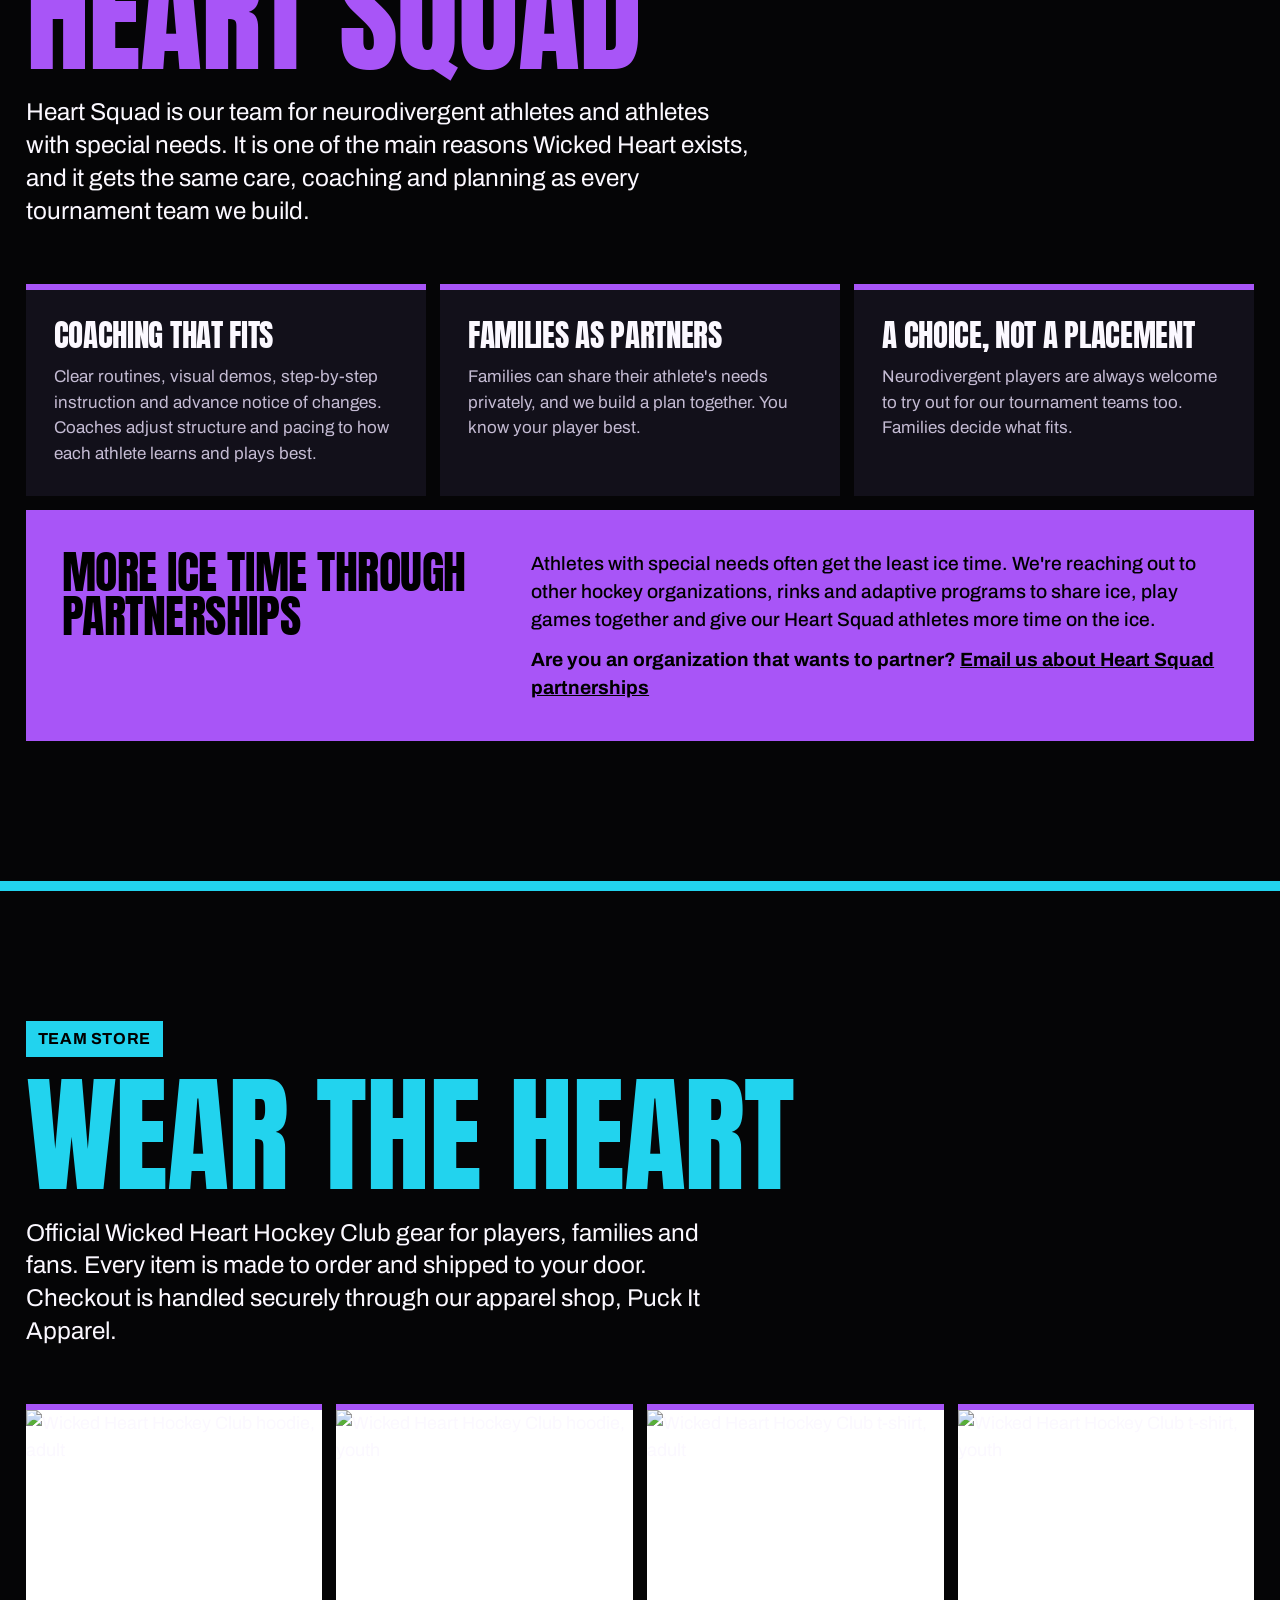
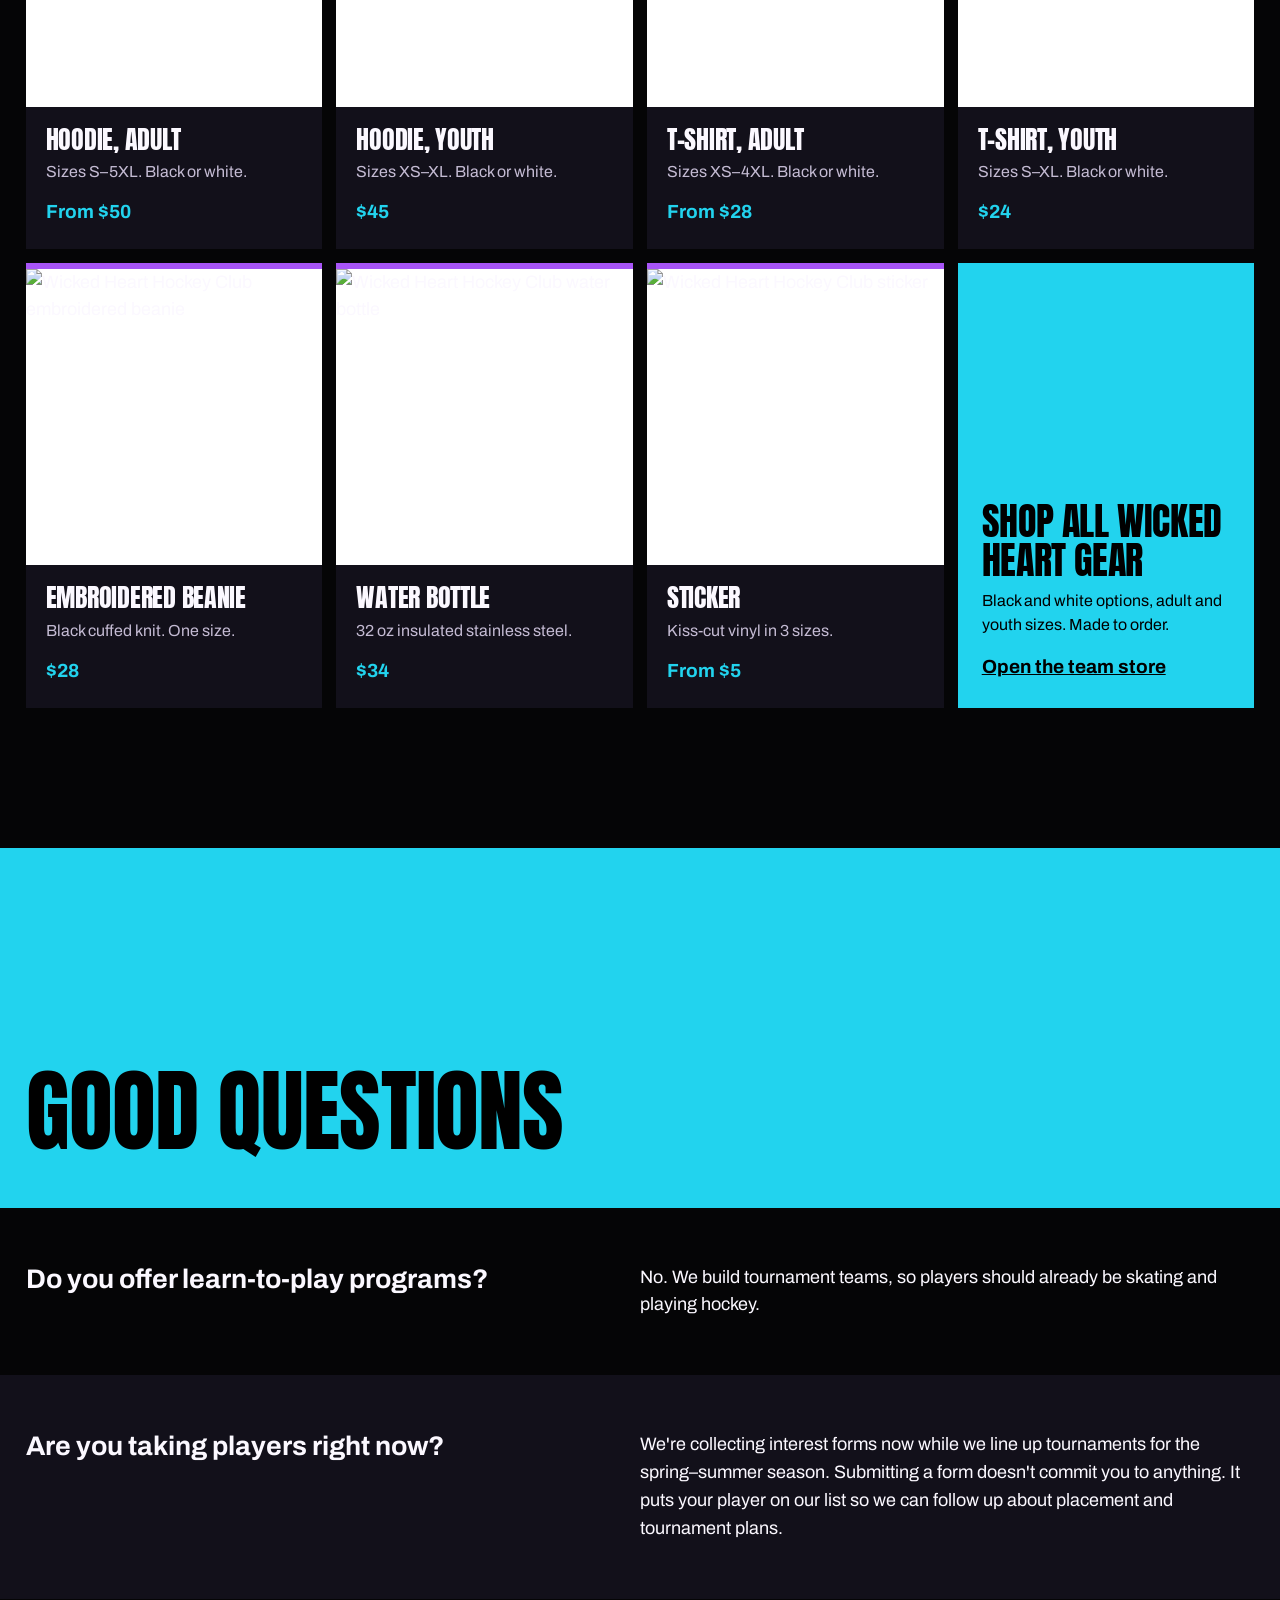
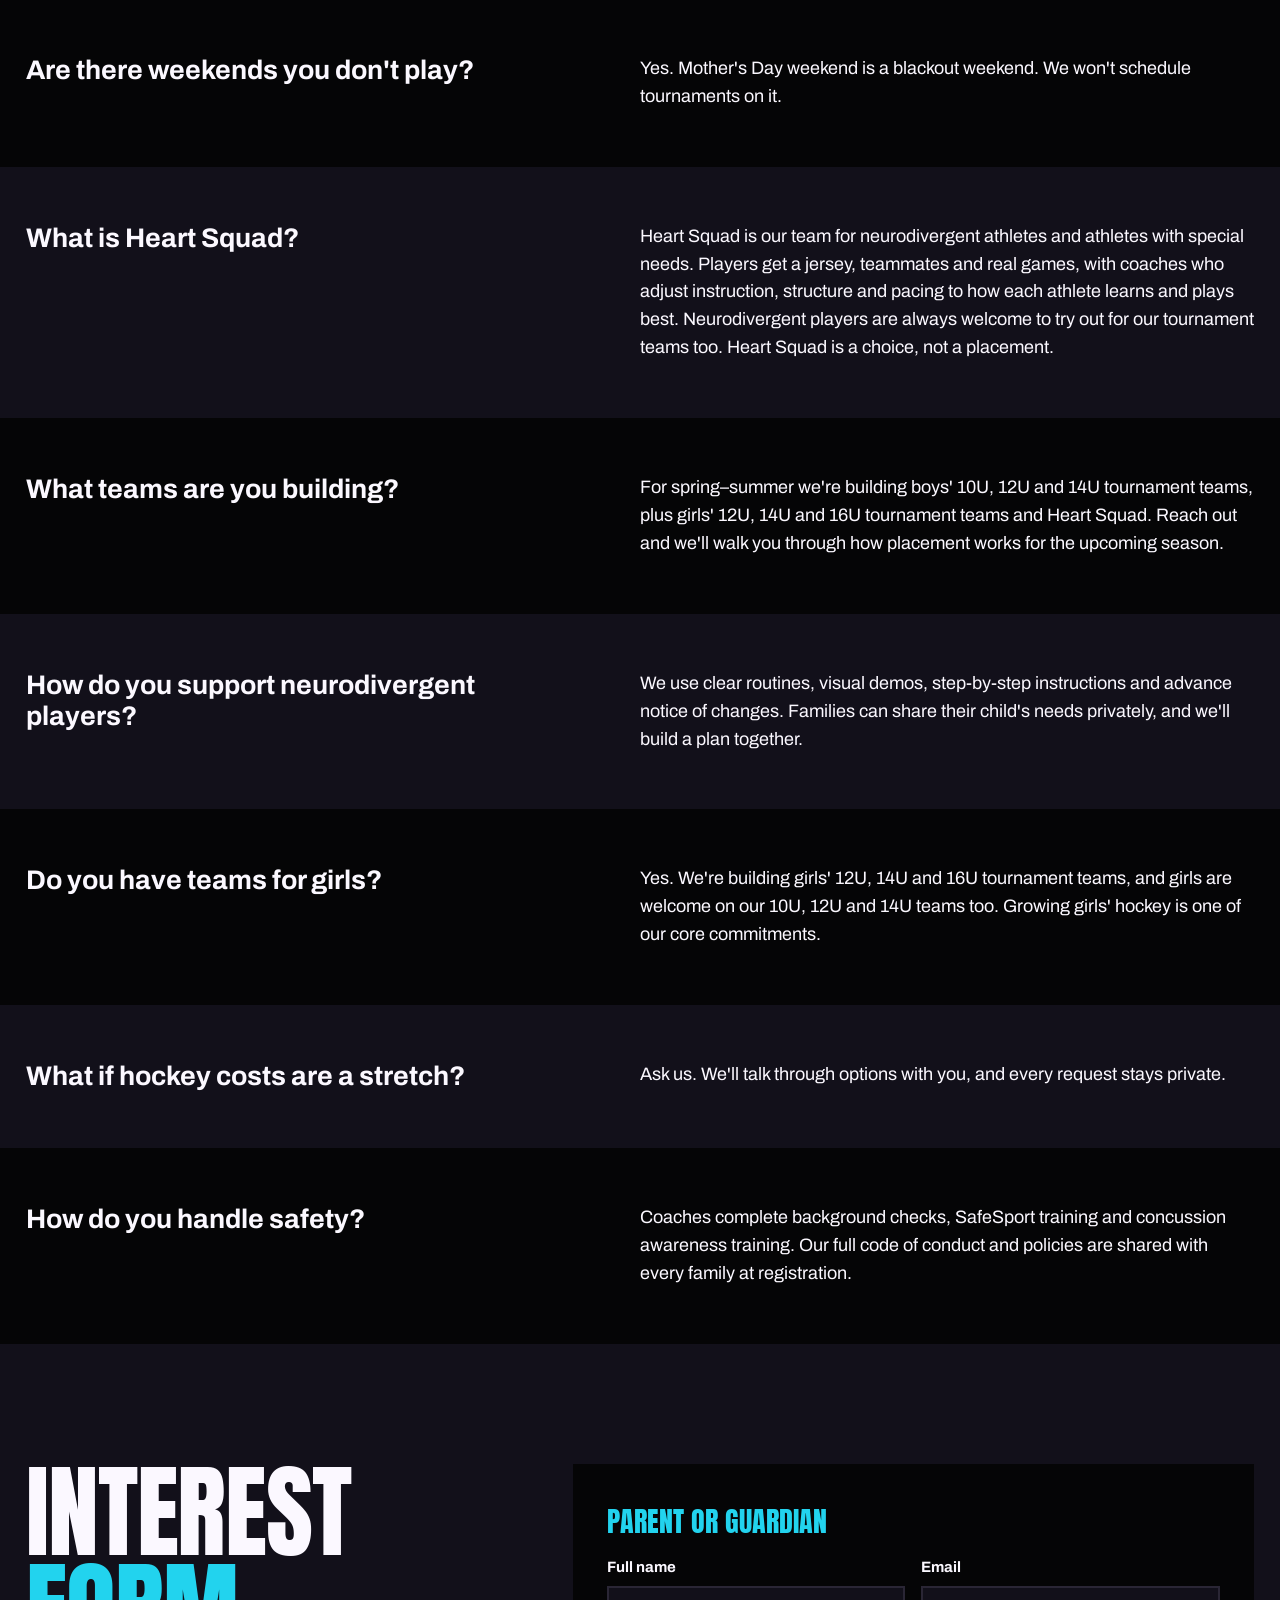
==== commit c500647a: "Add boys 2027 tournament schedule section with blaze orange graphic Co-authored-by: Perplexity <nore" ====
--- a/index.html
+++ b/index.html
@@ -51,7 +51,7 @@
 <!-- STATUS -->
 <section class="status" aria-label="Where we are right now">
   <p class="status-tag">Now forming</p>
-  <p class="status-copy">Our girls' 2027 tournament schedule is set. <a class="status-inline" href="#schedule">See the schedule.</a> Interest forms are open for every team and Heart Squad.</p>
+  <p class="status-copy">Our 2027 tournament schedules are set. <a class="status-inline" href="#schedule">See the girls' schedule</a> or <a class="status-inline" href="#schedule-boys">the boys' schedule</a>. Interest forms are open for every team and Heart Squad.</p>
   <a class="status-link" href="#join">Fill out the interest form</a>
 </section>
 
@@ -80,6 +80,26 @@
     </article>
   </div>
   <a class="btn btn-cyan sched-cta" href="#join">Submit your interest form before teams are full</a>
+</section>
+
+<!-- BOYS 2027 SCHEDULE -->
+<section class="sched sched-boys" id="schedule-boys" aria-labelledby="sched-boys-title">
+  <p class="sched-kicker">Wicked Heart Boys</p>
+  <h2 id="sched-boys-title" class="sched-title">Our 2027 tournaments</h2>
+  <div class="sched-grid">
+    <article class="sched-group" aria-labelledby="b1-title">
+      <img src="assets/boys-2027.jpg" width="1080" height="1350" loading="lazy" alt="Wicked Heart Boys 10U, 12U and 14U 2027 tournaments: Cherry Blossom Showdown, CT Seabreeze Cup and Summer Shootout">
+      <div class="sched-detail">
+        <h3 id="b1-title" class="sched-ages">10U · 12U · 14U <span>Boys</span></h3>
+        <ul class="sched-list">
+          <li><span class="sd">May 14–16</span><span class="sn">Cherry Blossom Showdown</span><span class="sl">Washington, DC area</span></li>
+          <li><span class="sd">Jun 25–27</span><span class="sn">CT Seabreeze Cup</span><span class="sl">Fairfield &amp; Shelton, CT</span></li>
+          <li><span class="sd">Aug 6–8</span><span class="sn">Summer Shootout</span><span class="sl">Hershey, PA</span></li>
+        </ul>
+      </div>
+    </article>
+  </div>
+  <a class="btn sched-cta sched-cta-boys" href="#join">Submit your interest form before teams are full</a>
 </section>
 
 <!-- ABOUT -->
@@ -173,7 +193,7 @@
   <div class="season" id="season">
     <div class="season-now">
       <h3 class="lineup-head">Season status</h3>
-      <p>Our girls' 2027 tournaments are set. <a href="#schedule">See the girls' schedule</a>. Boys' tournaments are coming soon.</p>
+      <p>Our 2027 tournaments are set. See the <a href="#schedule">girls' schedule</a> and the <a href="#schedule-boys">boys' schedule</a>.</p>
     </div>
     <div class="season-off">
       <h3 class="lineup-head">Blackout weekends</h3>
--- a/styles.css
+++ b/styles.css
@@ -360,3 +360,13 @@
   .sd{font-size:22px}
   .sched-cta{width:100%;text-align:center;padding:14px 20px;line-height:1.3}
 }
+
+/* Boys 2027 schedule */
+.sched-boys{padding-top:0;--boys:#ff6a00}
+.sched-boys .sched-kicker{background:var(--boys);color:#000}
+.sched-boys .sched-grid{grid-template-columns:1fr}
+.sched-boys .sched-group{display:grid;grid-template-columns:1fr 1fr;align-items:center;gap:clamp(24px,3vw,48px)}
+.sched-boys .sched-detail{display:flex;flex-direction:column;gap:22px}
+.sched-boys .sched-ages span,.sched-boys .sd{color:var(--boys)!important}
+.sched-cta-boys{background:var(--boys);color:#000} .sched-cta-boys:hover{background:#ff8a3d}
+@media (max-width:760px){.sched-boys .sched-group{grid-template-columns:1fr}}
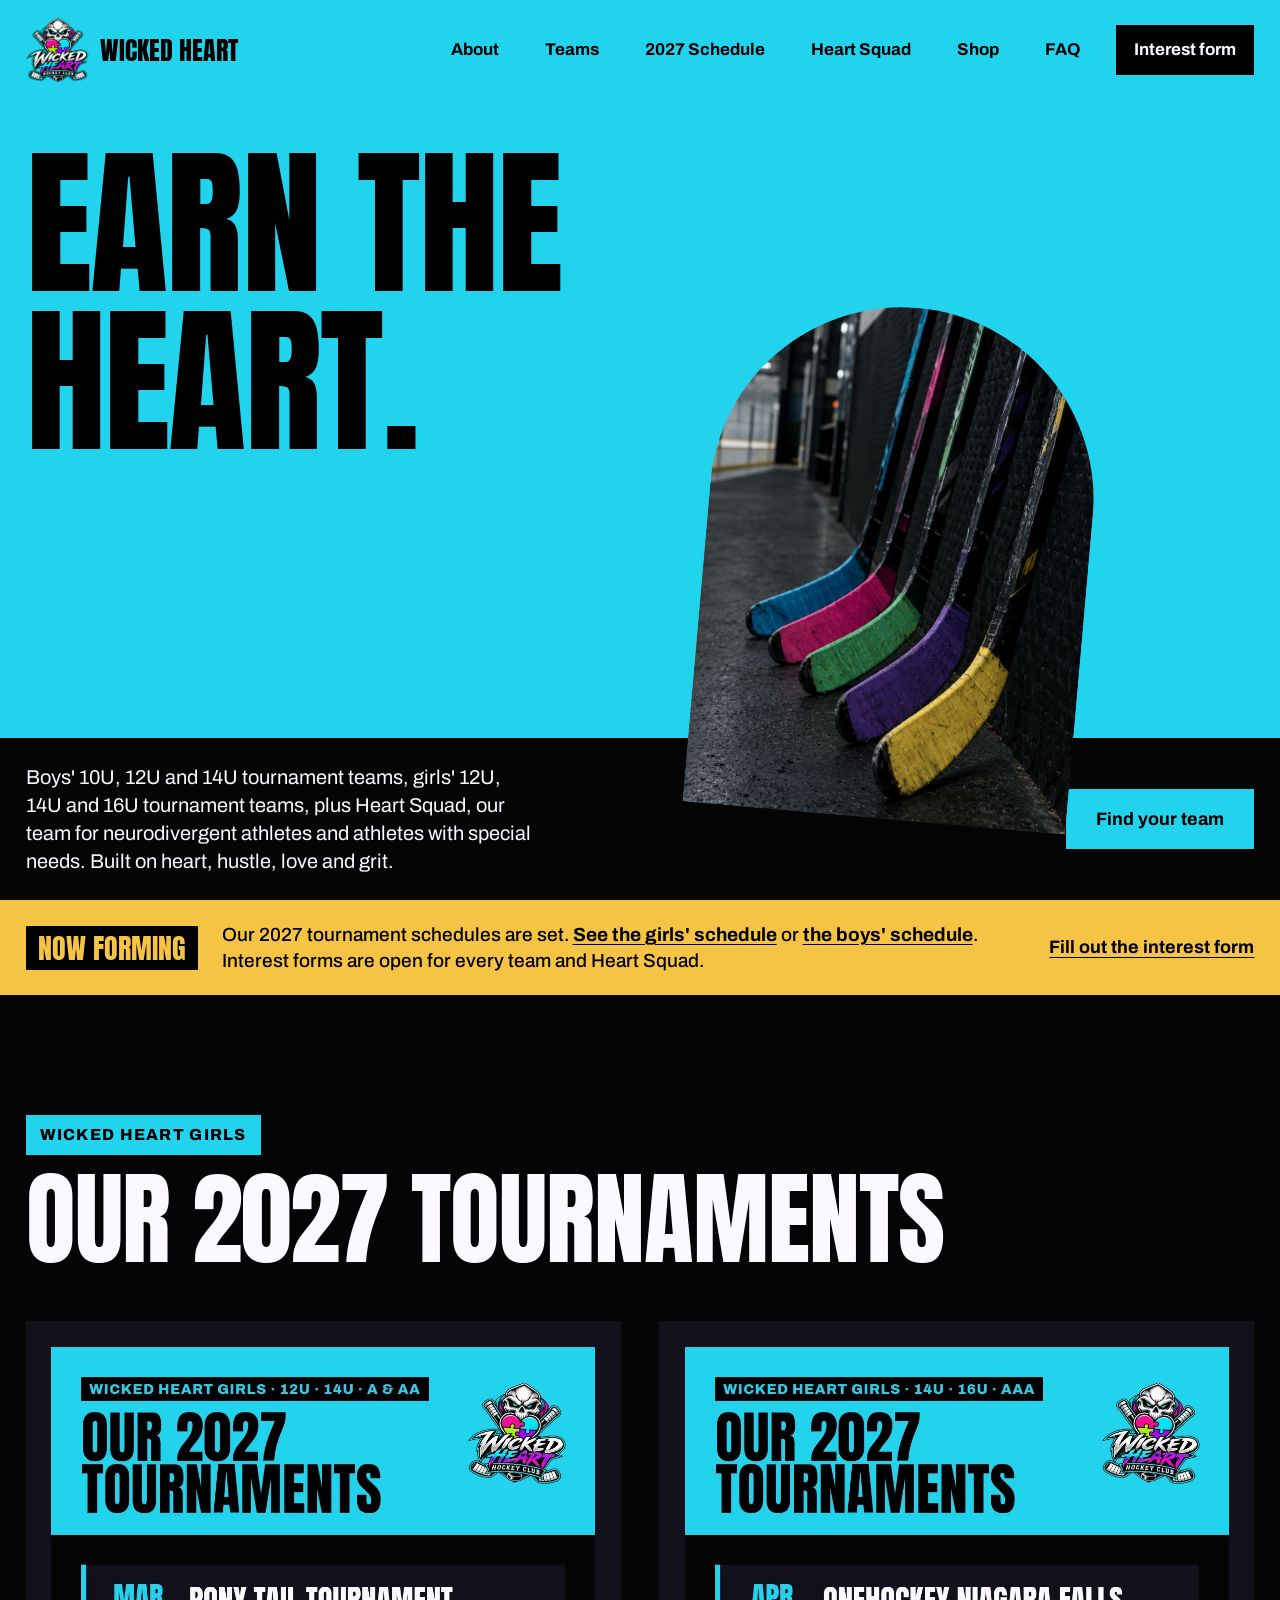
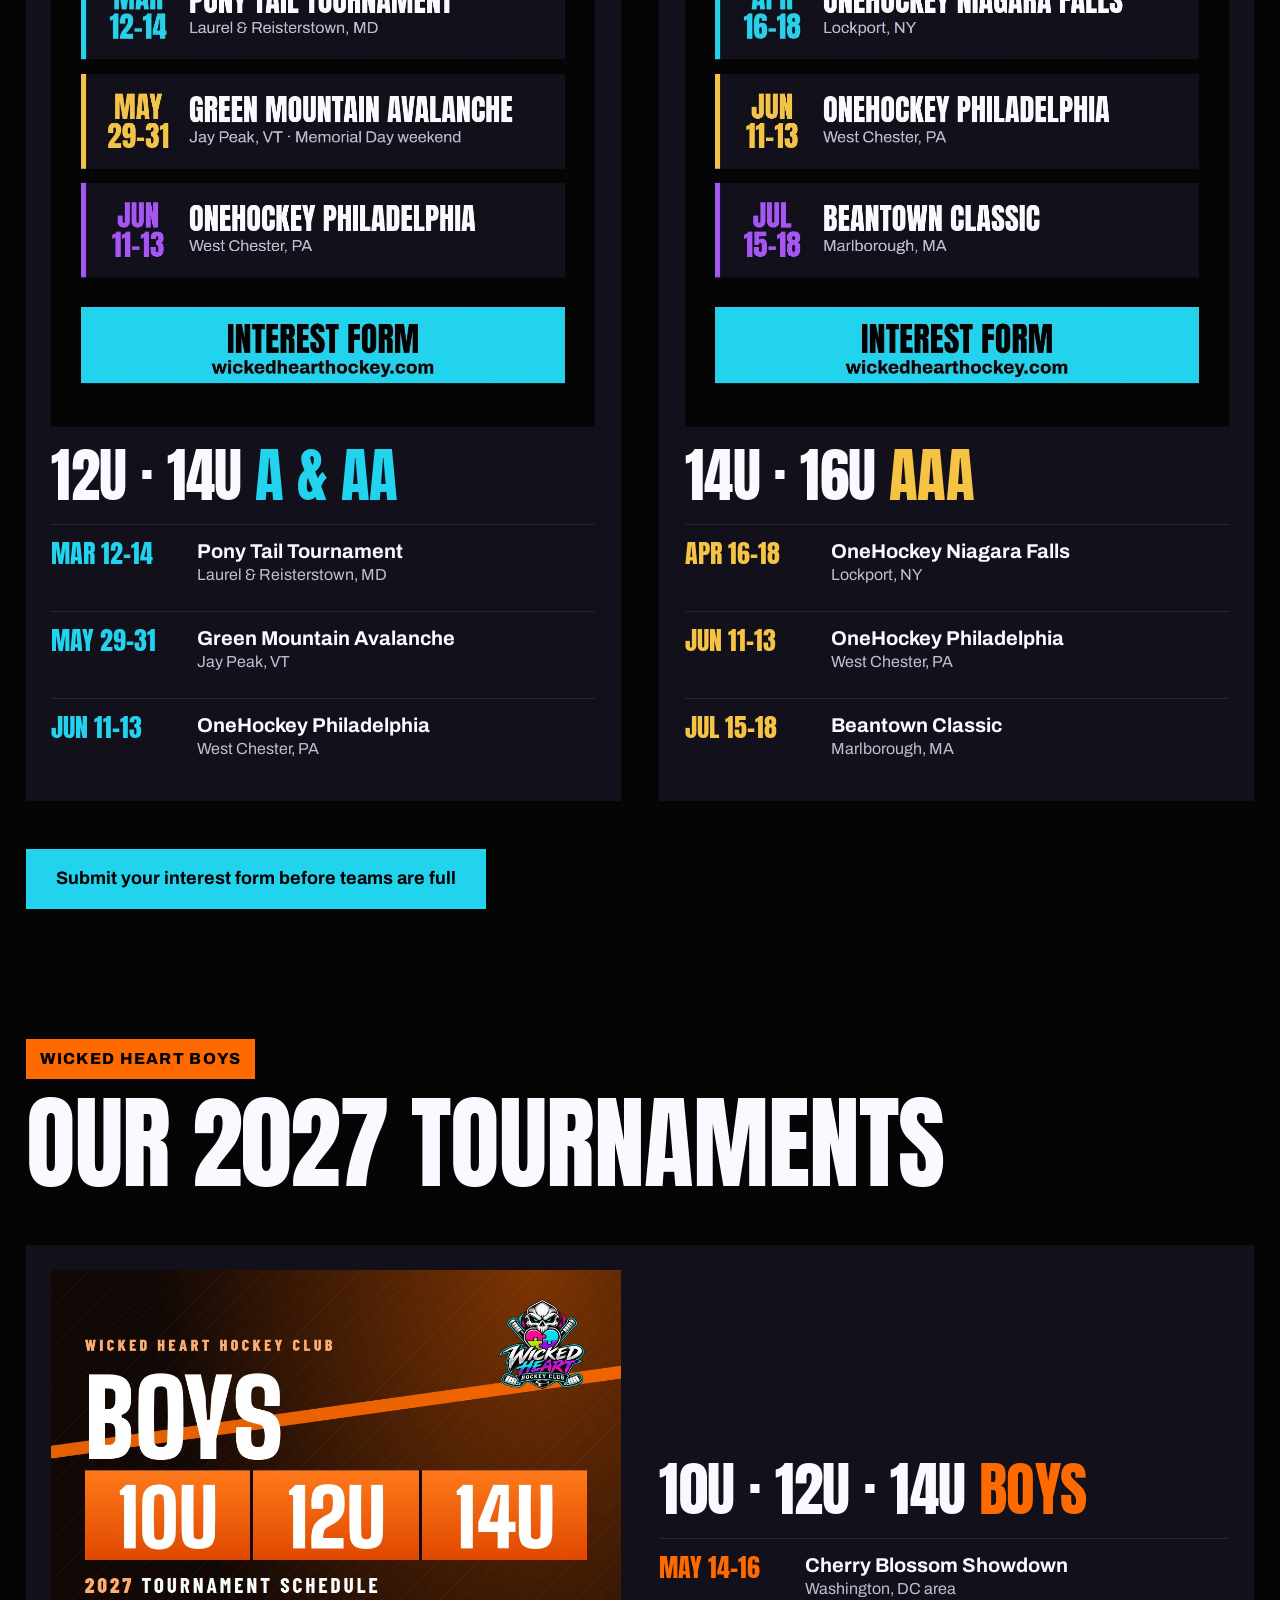
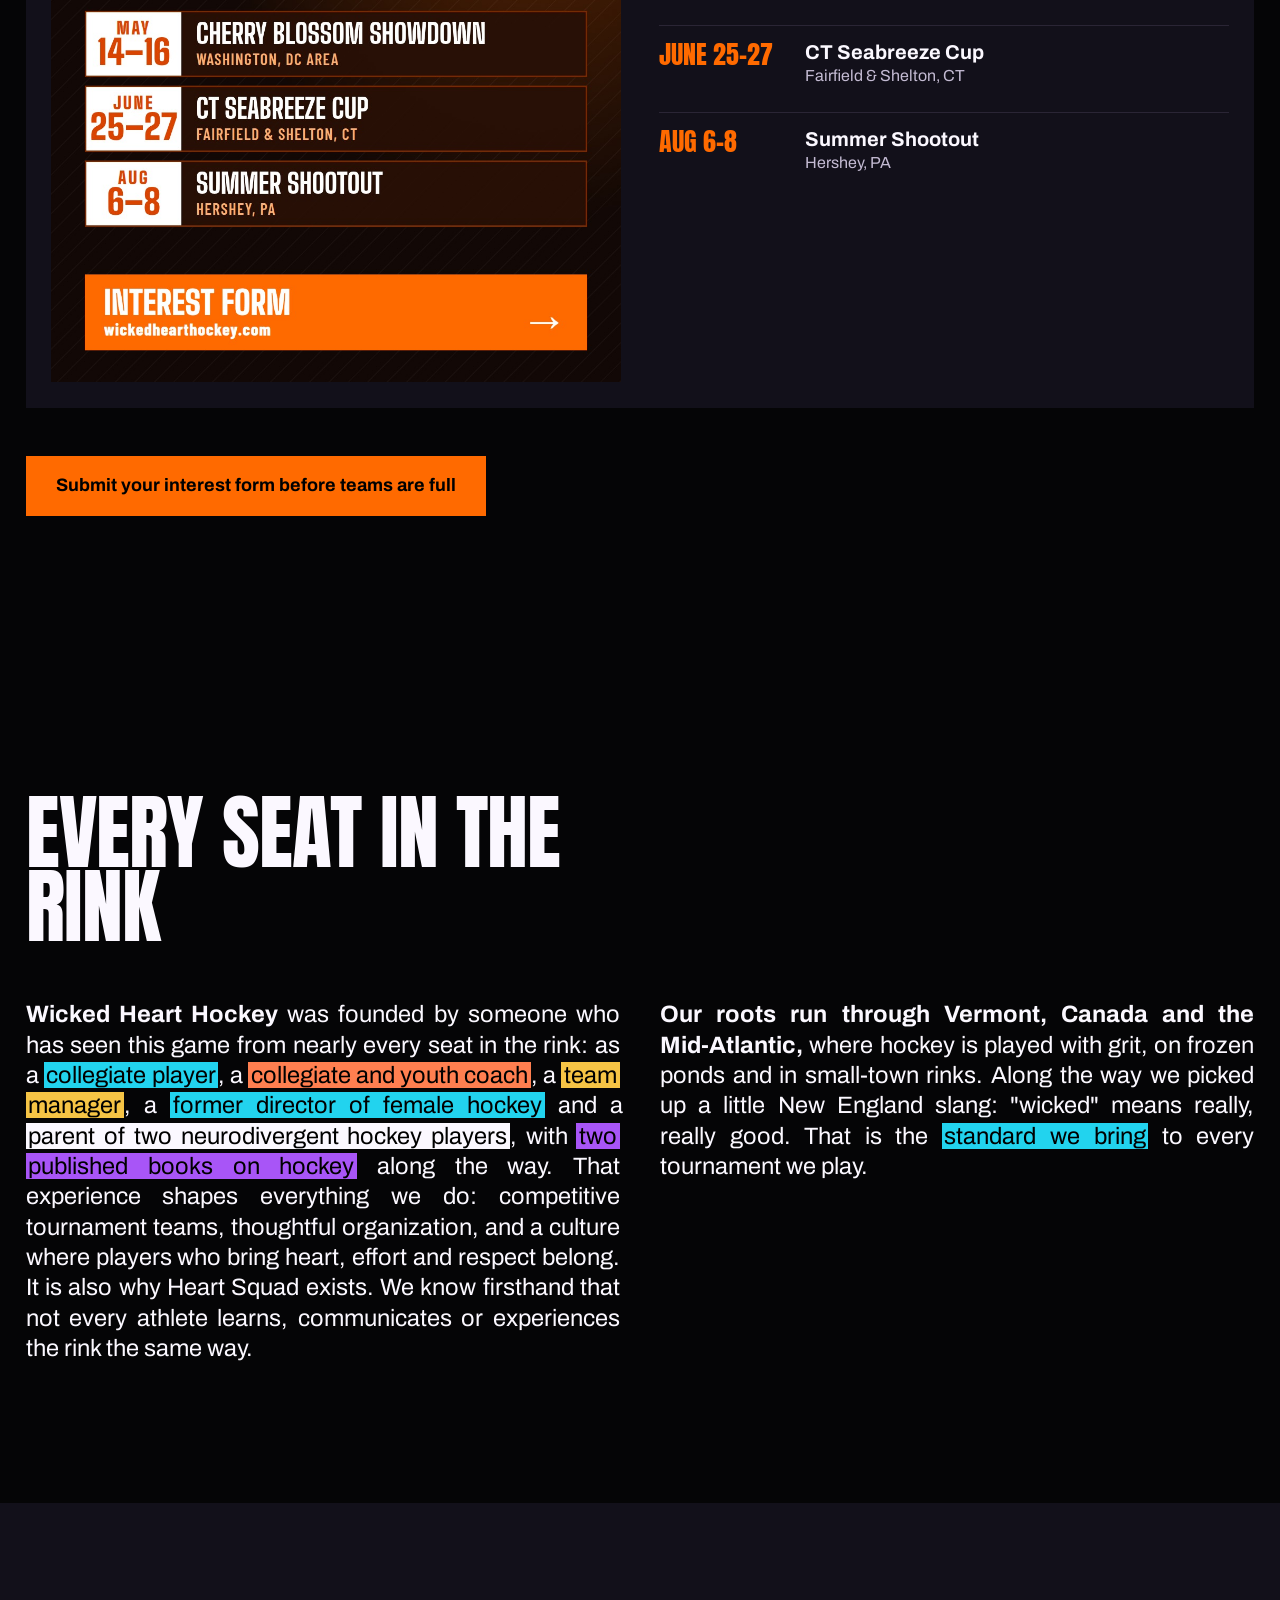
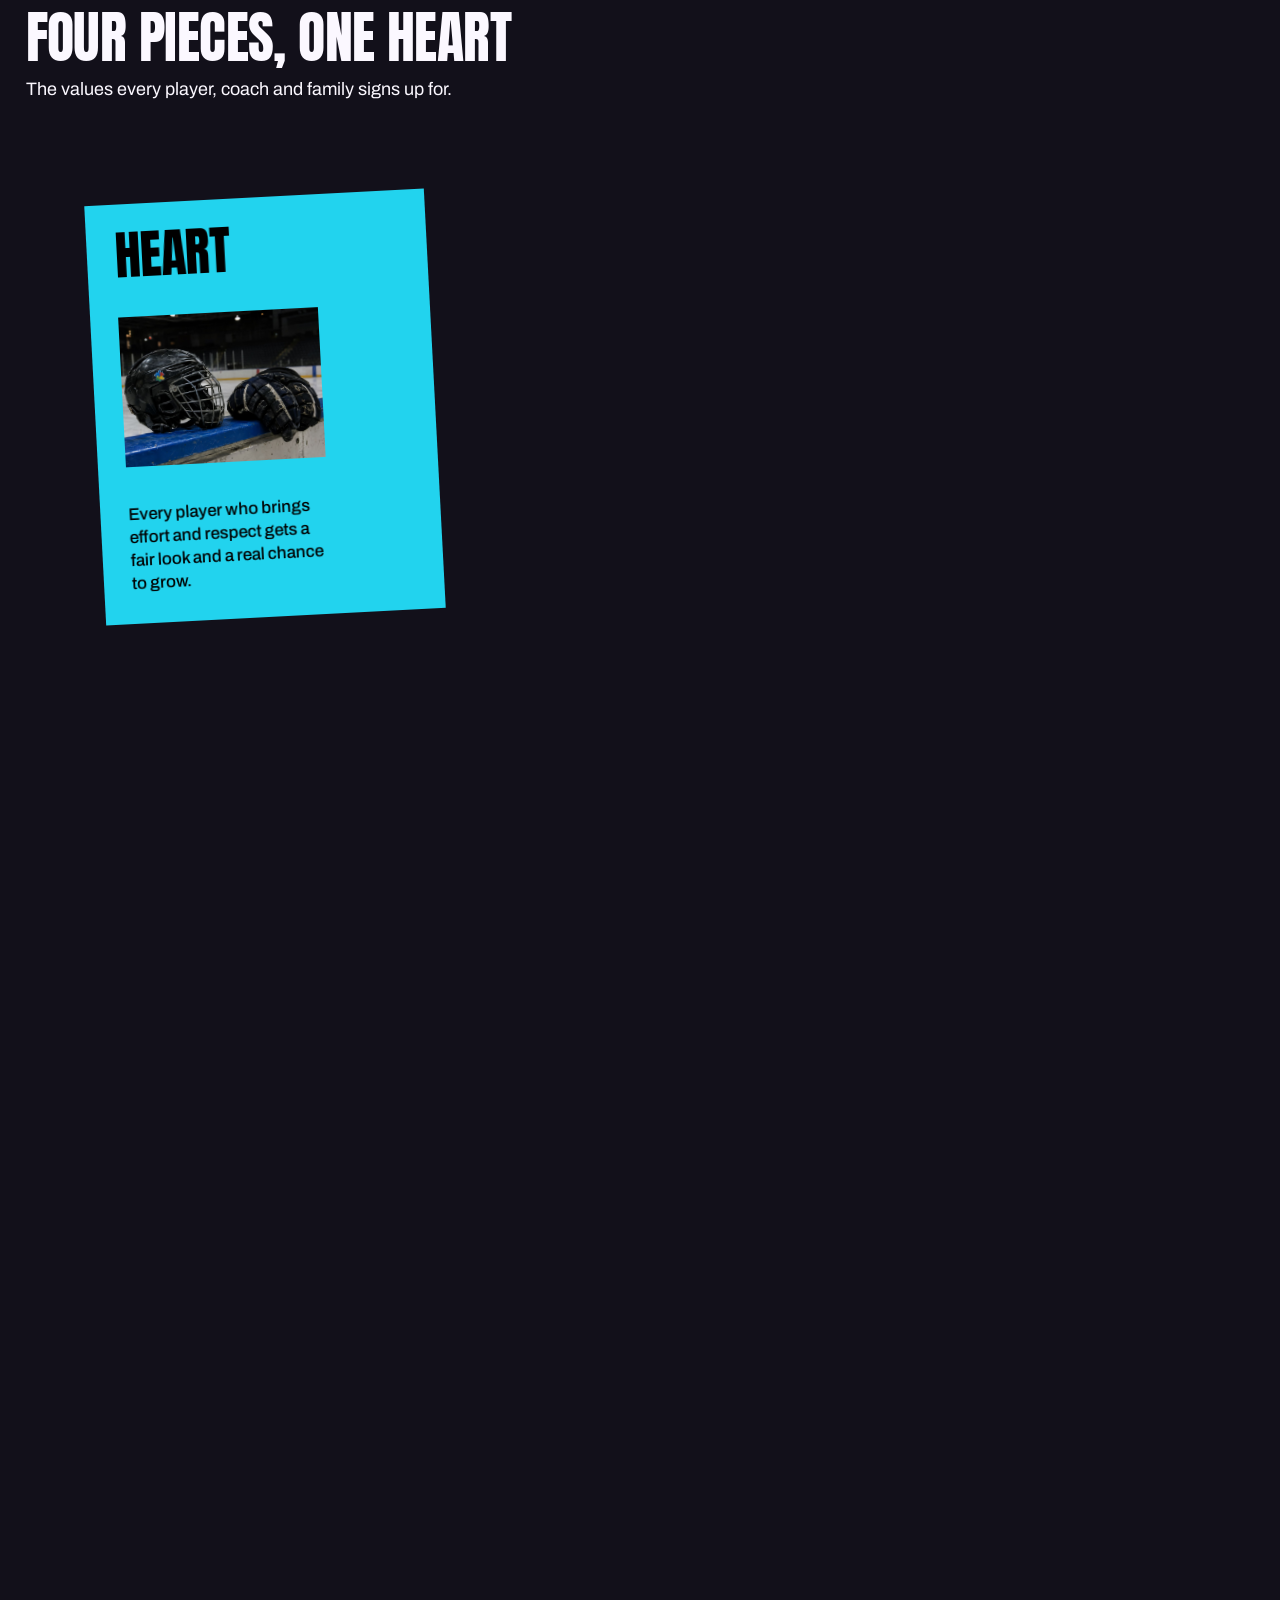
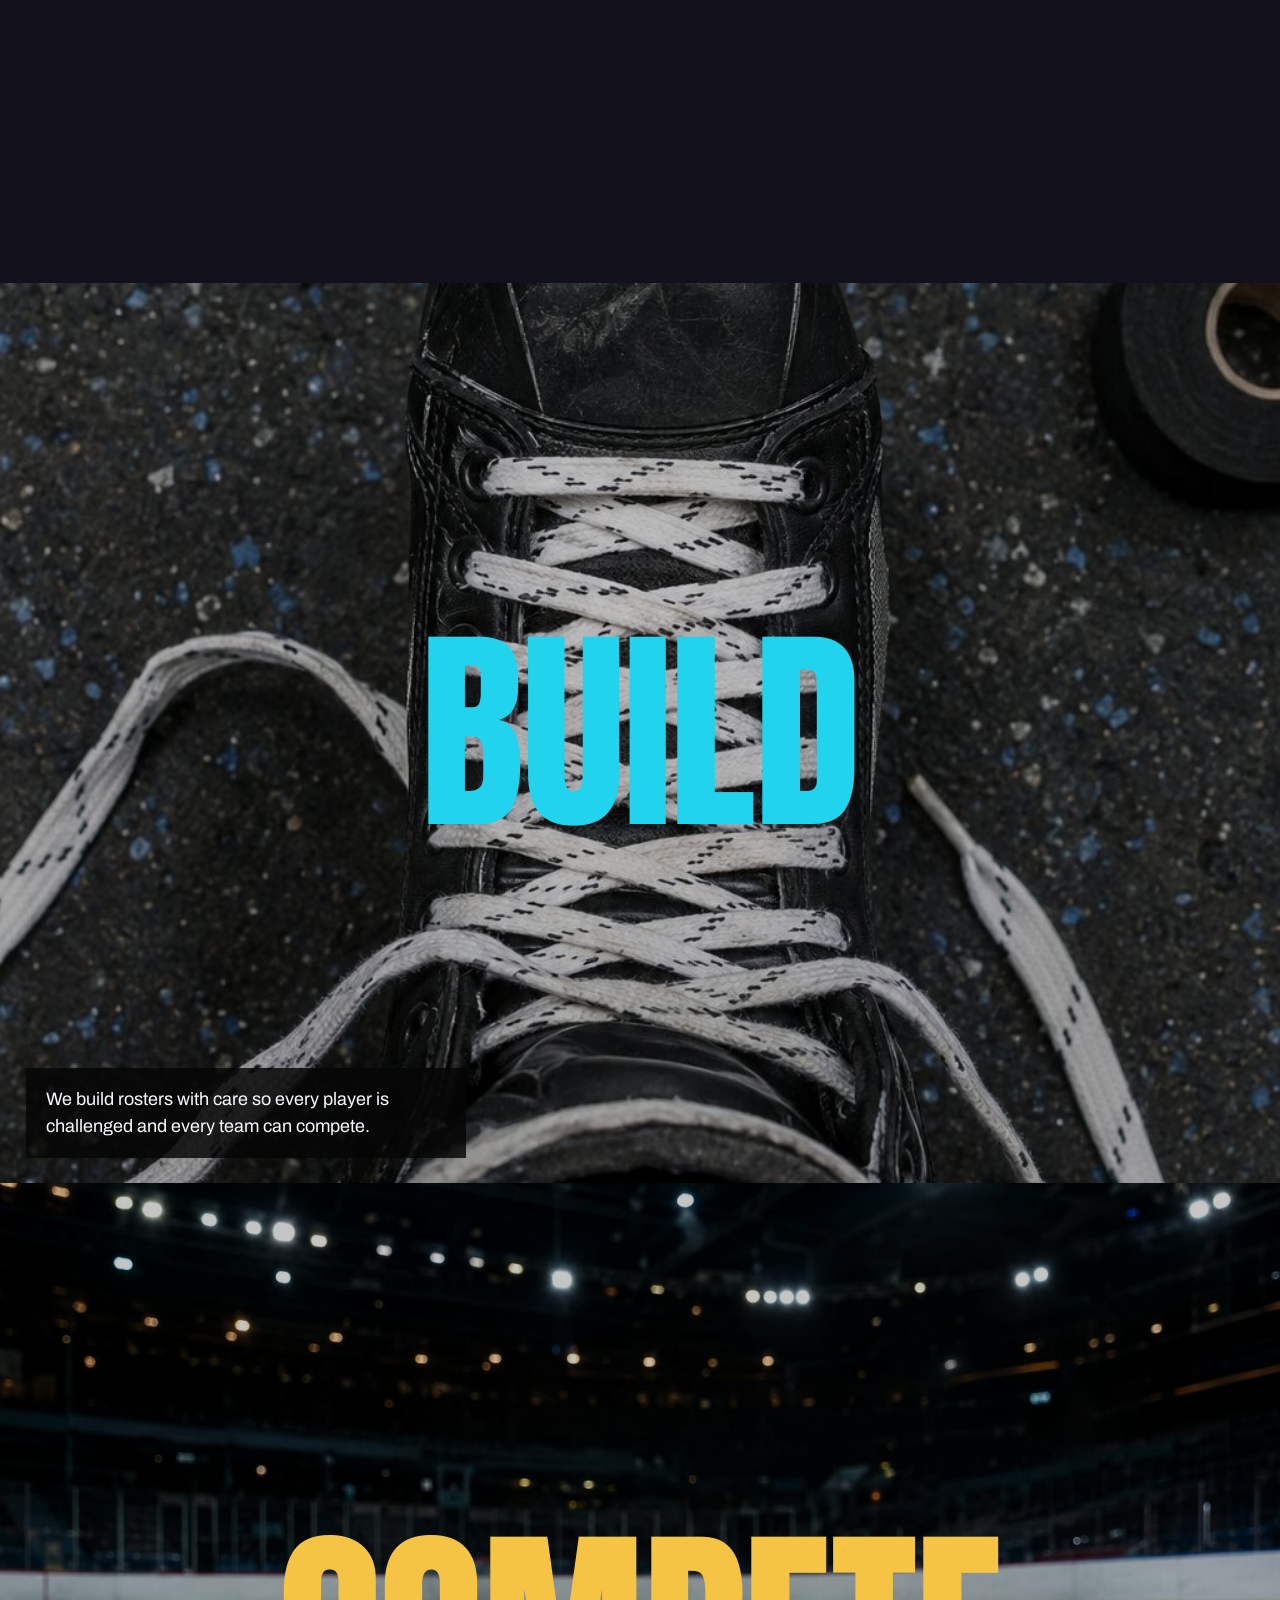
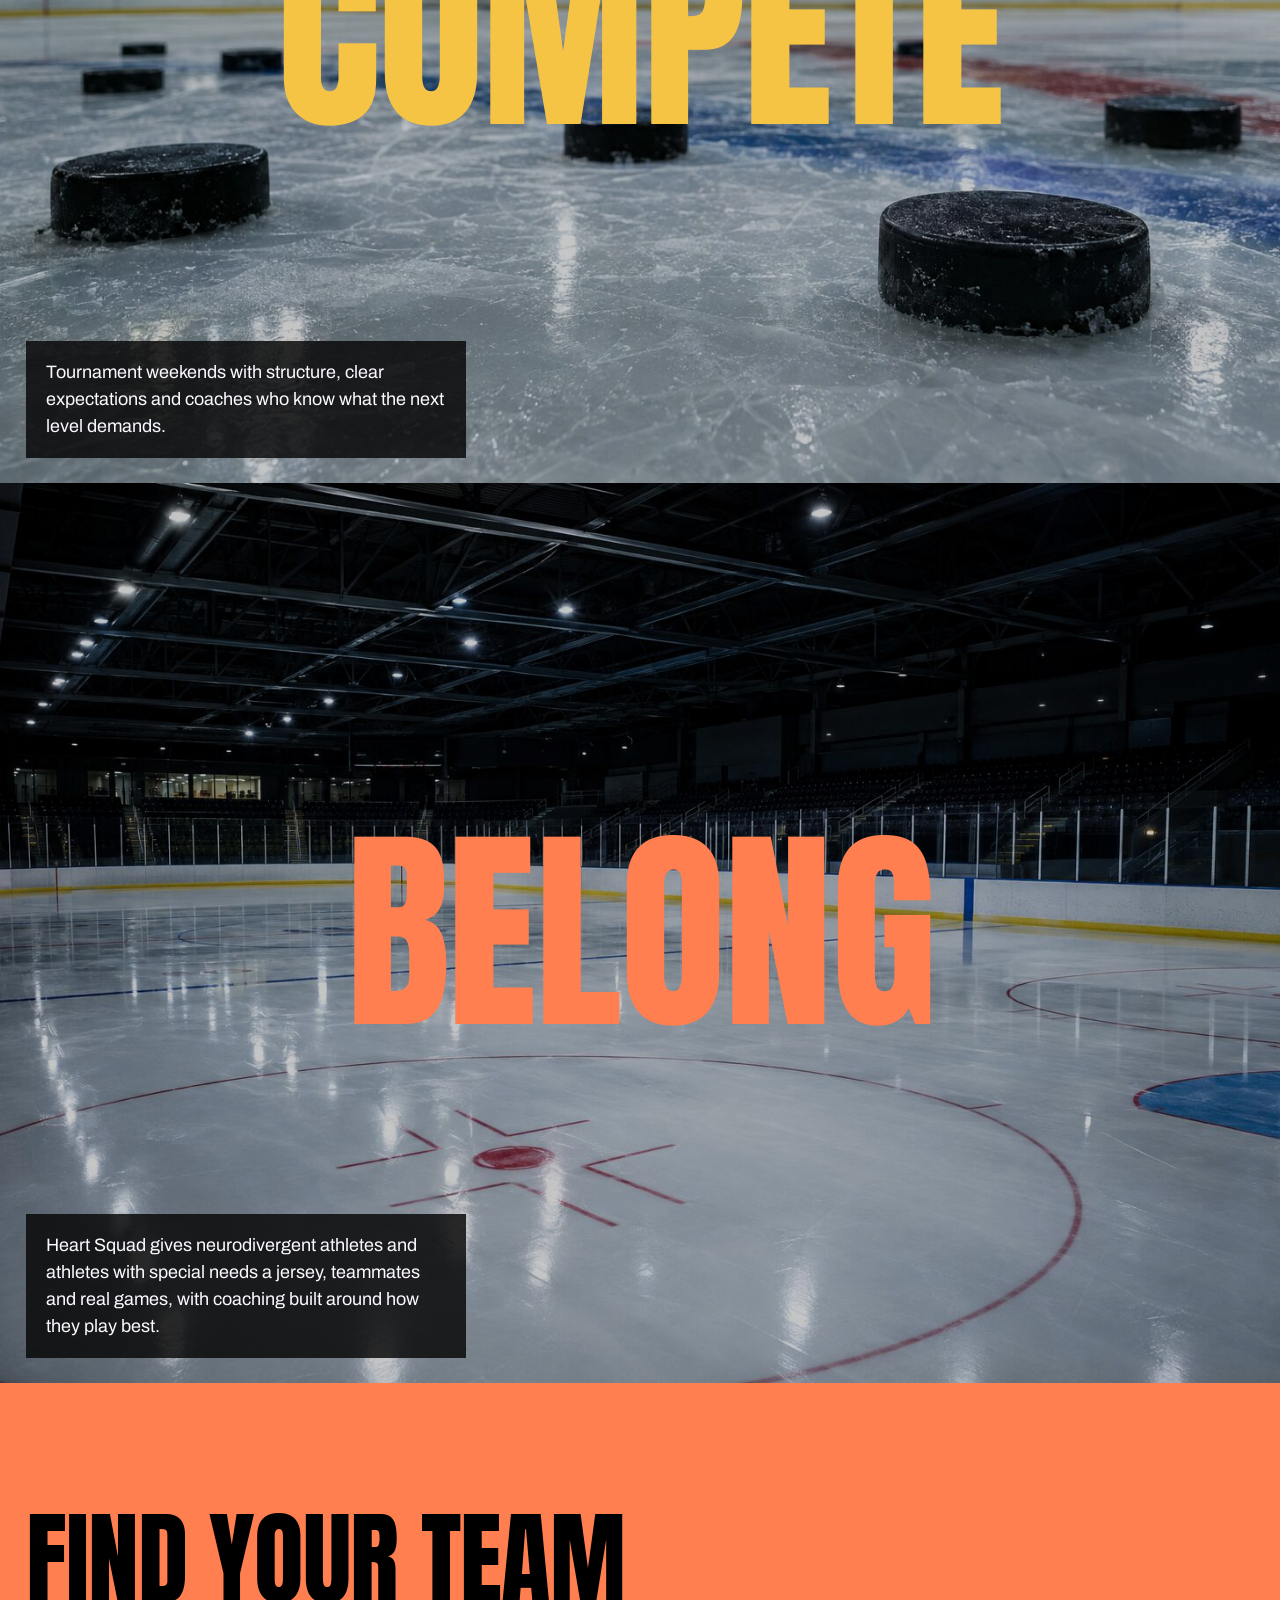
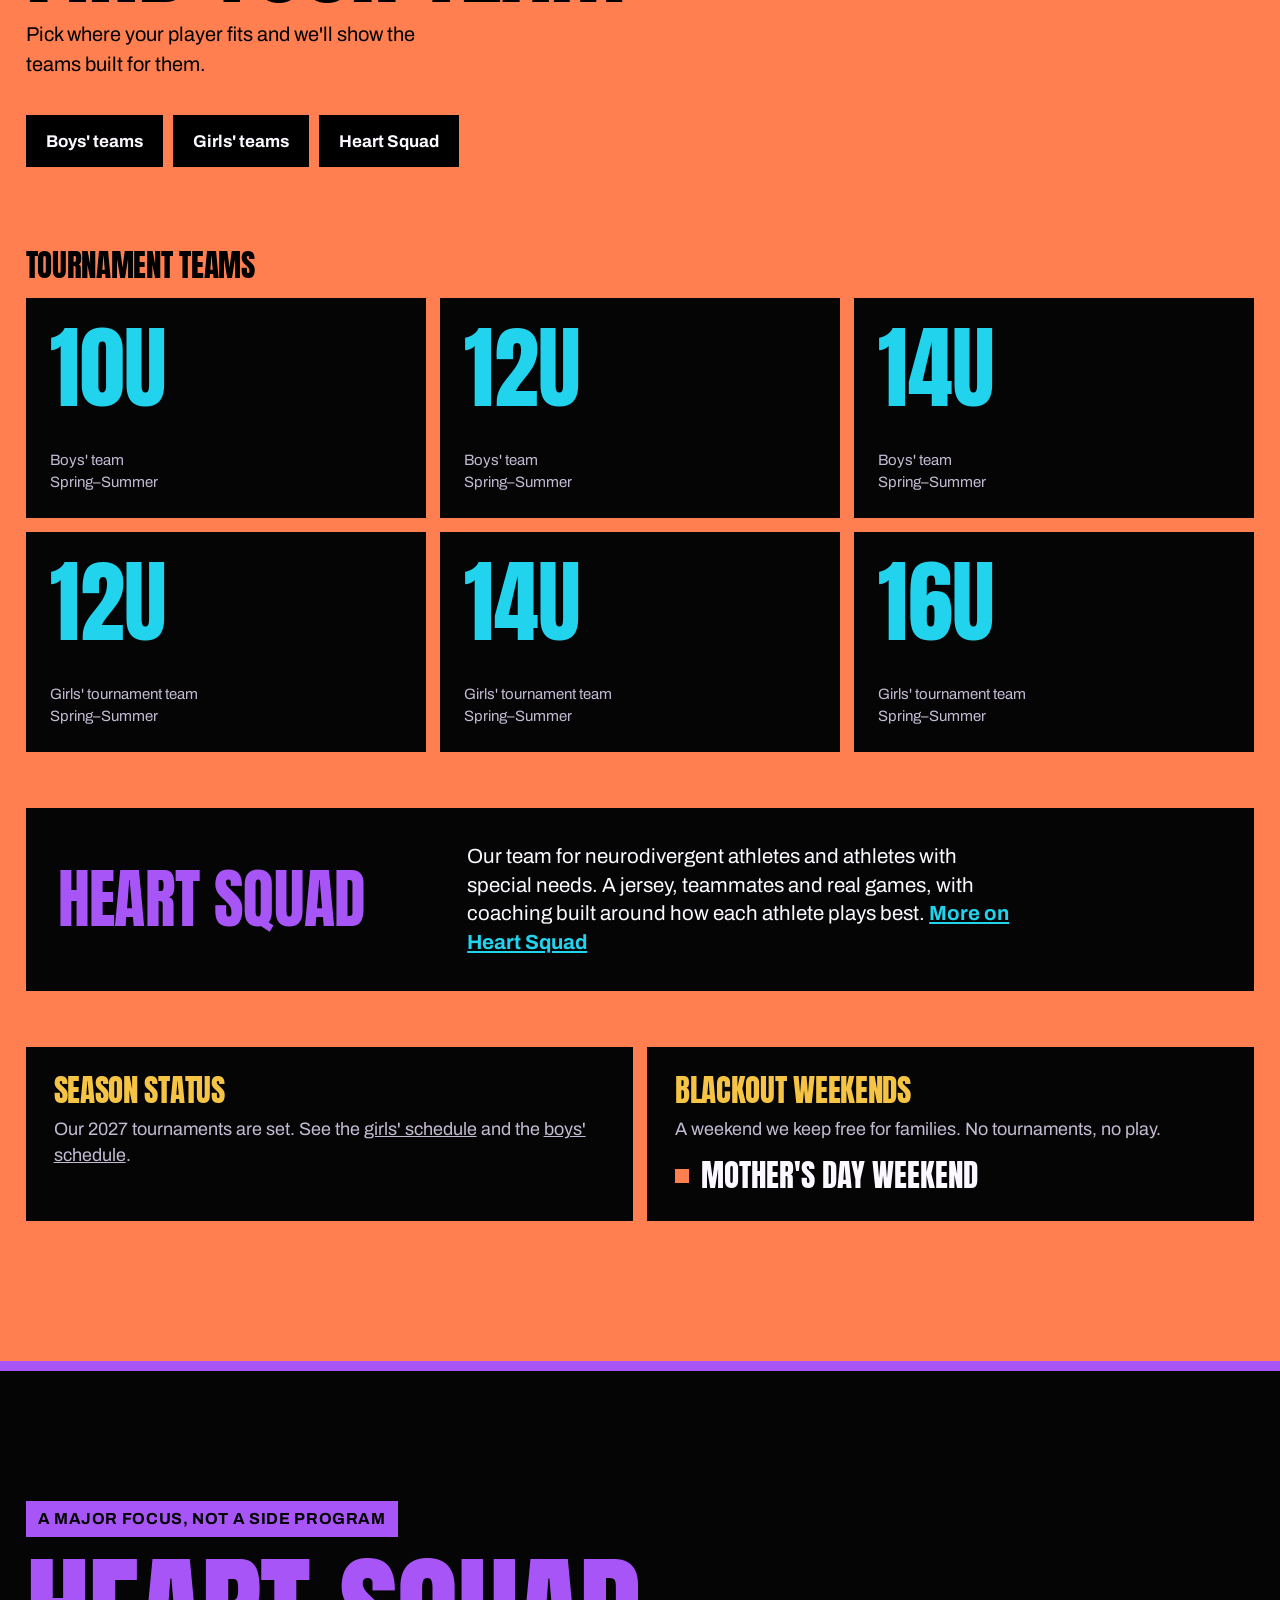
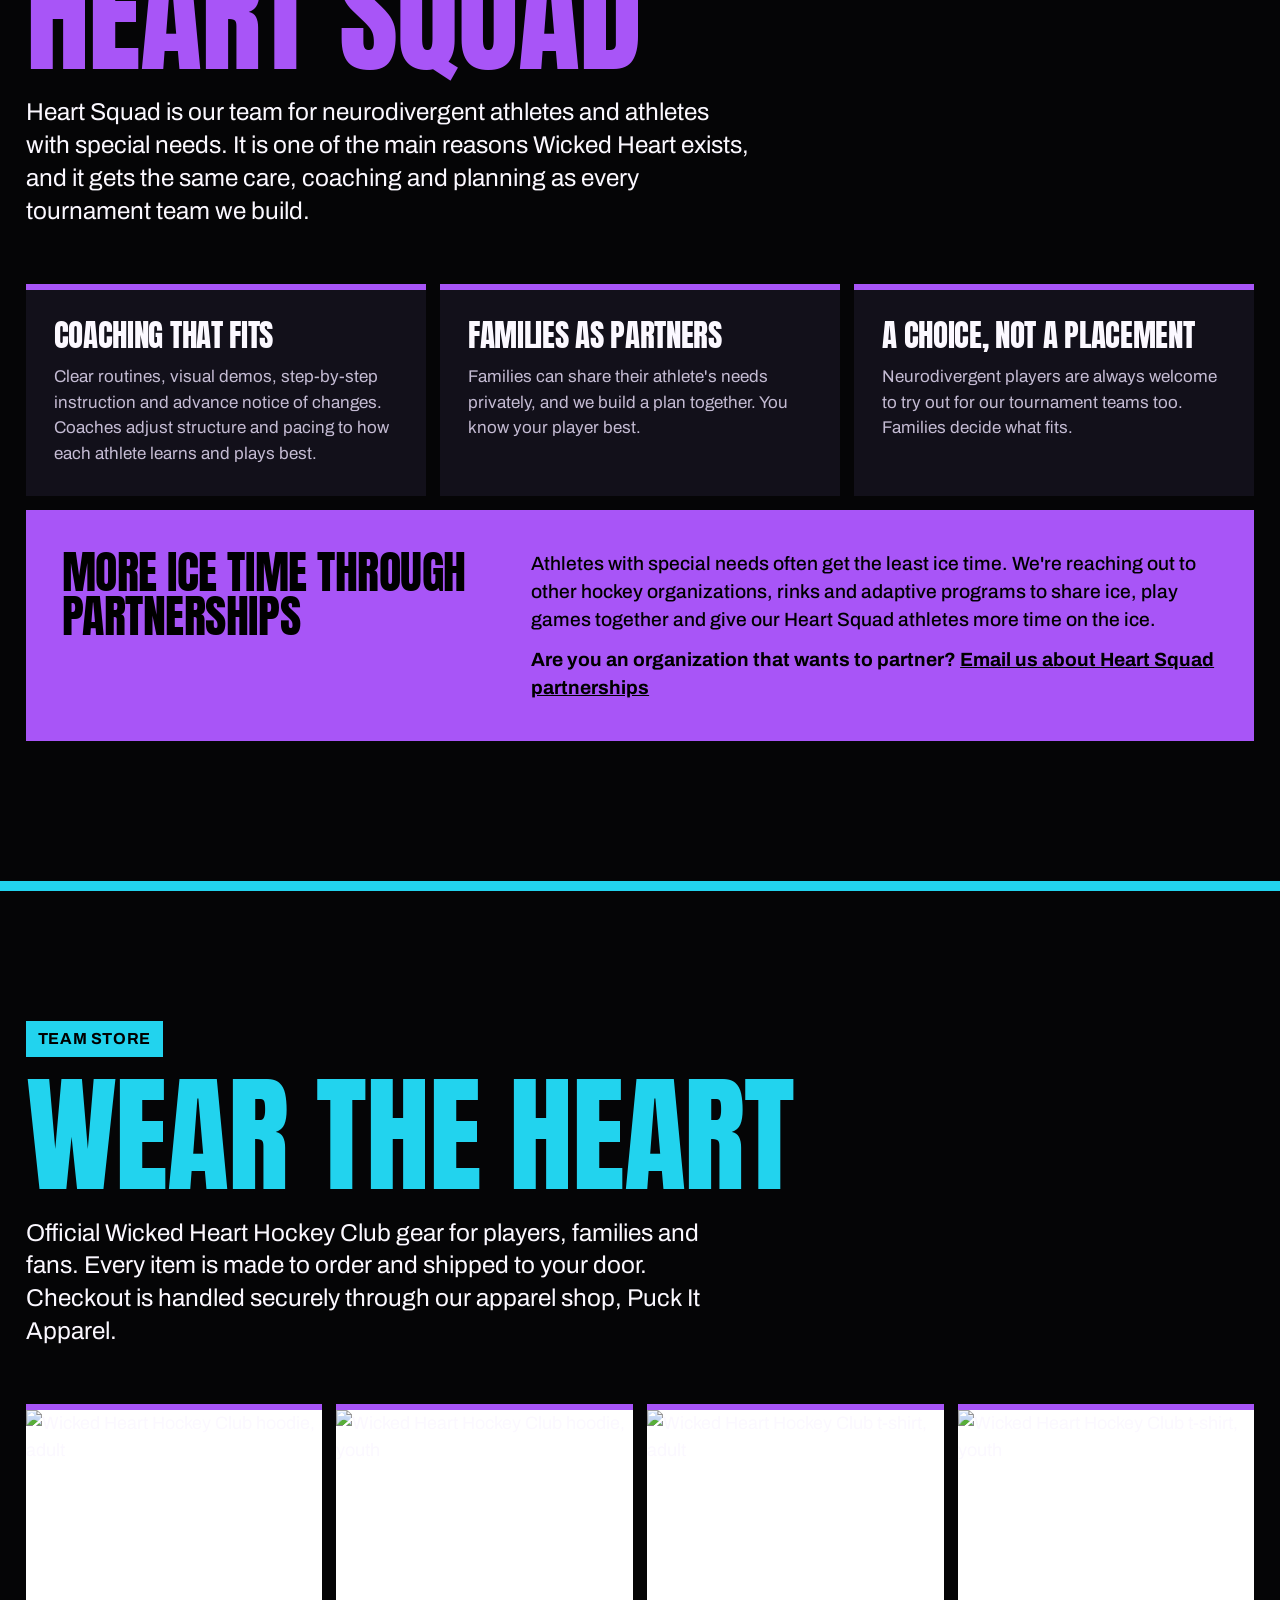
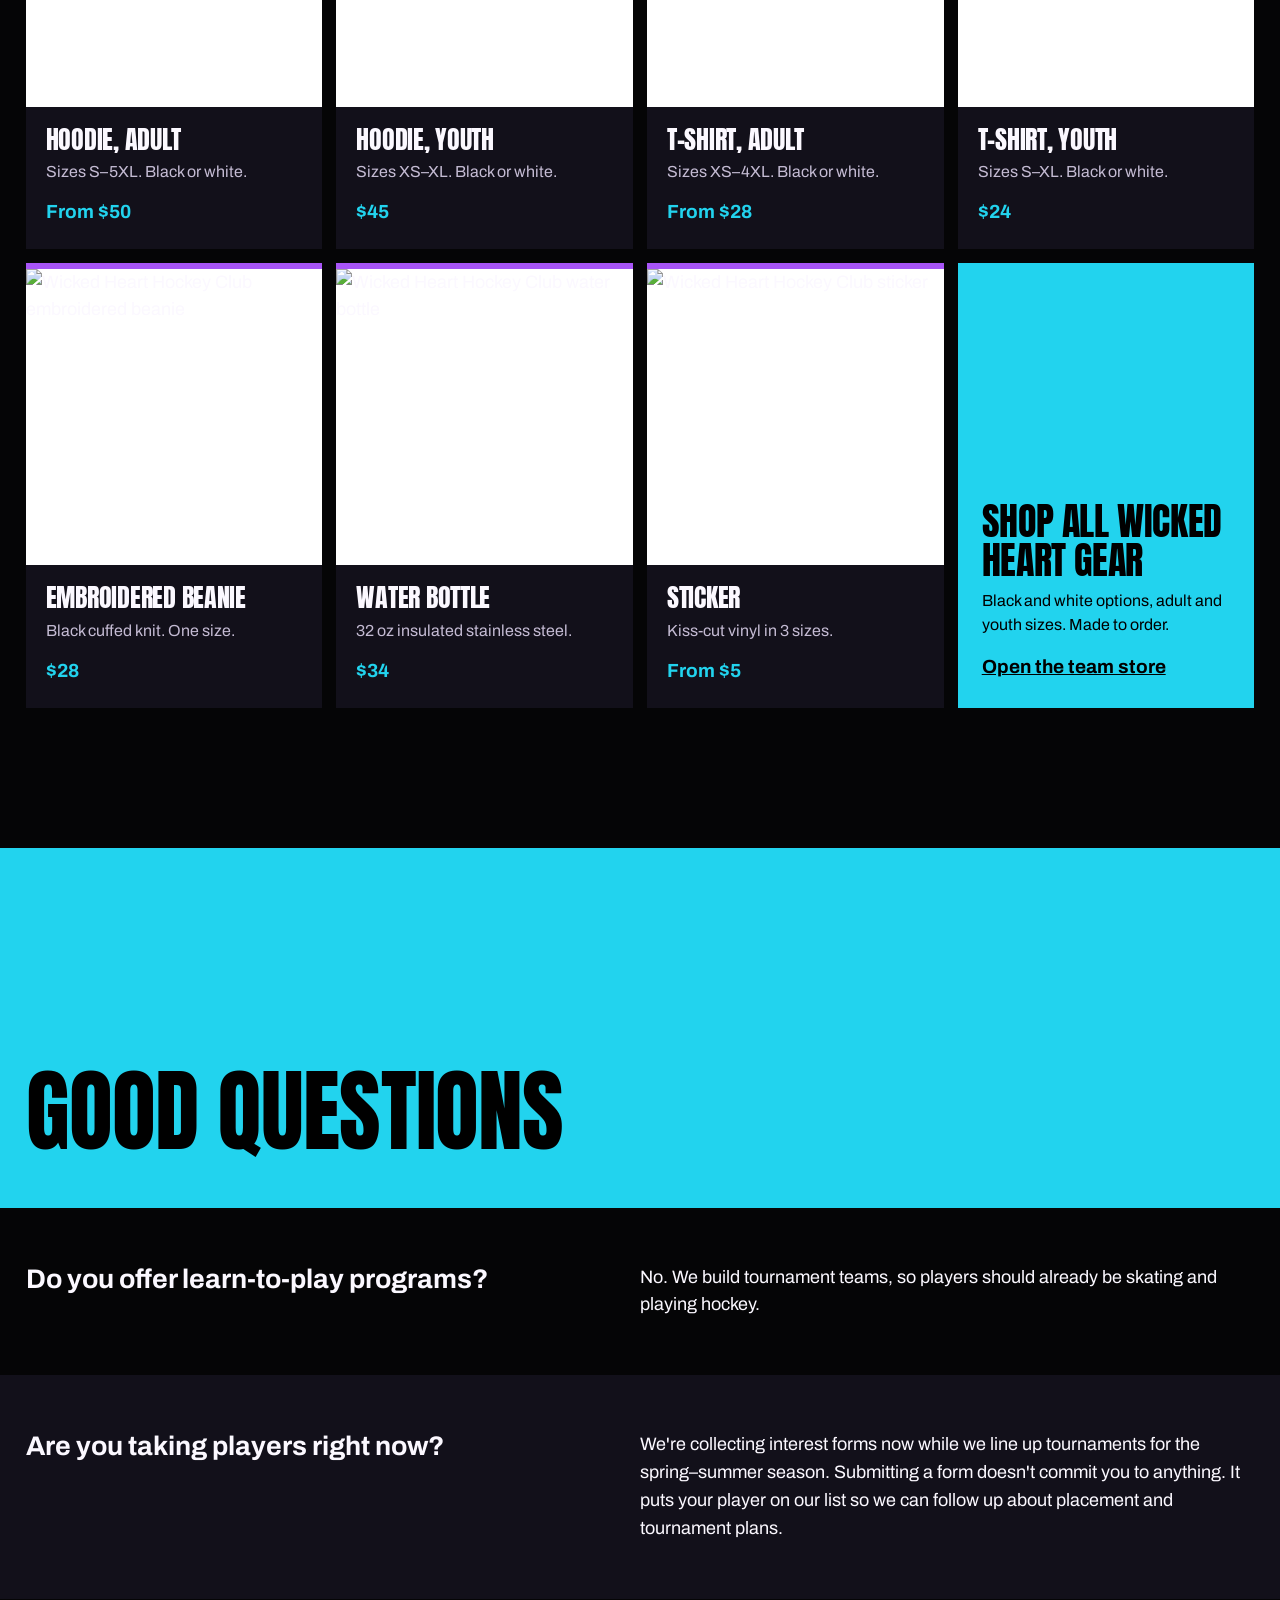
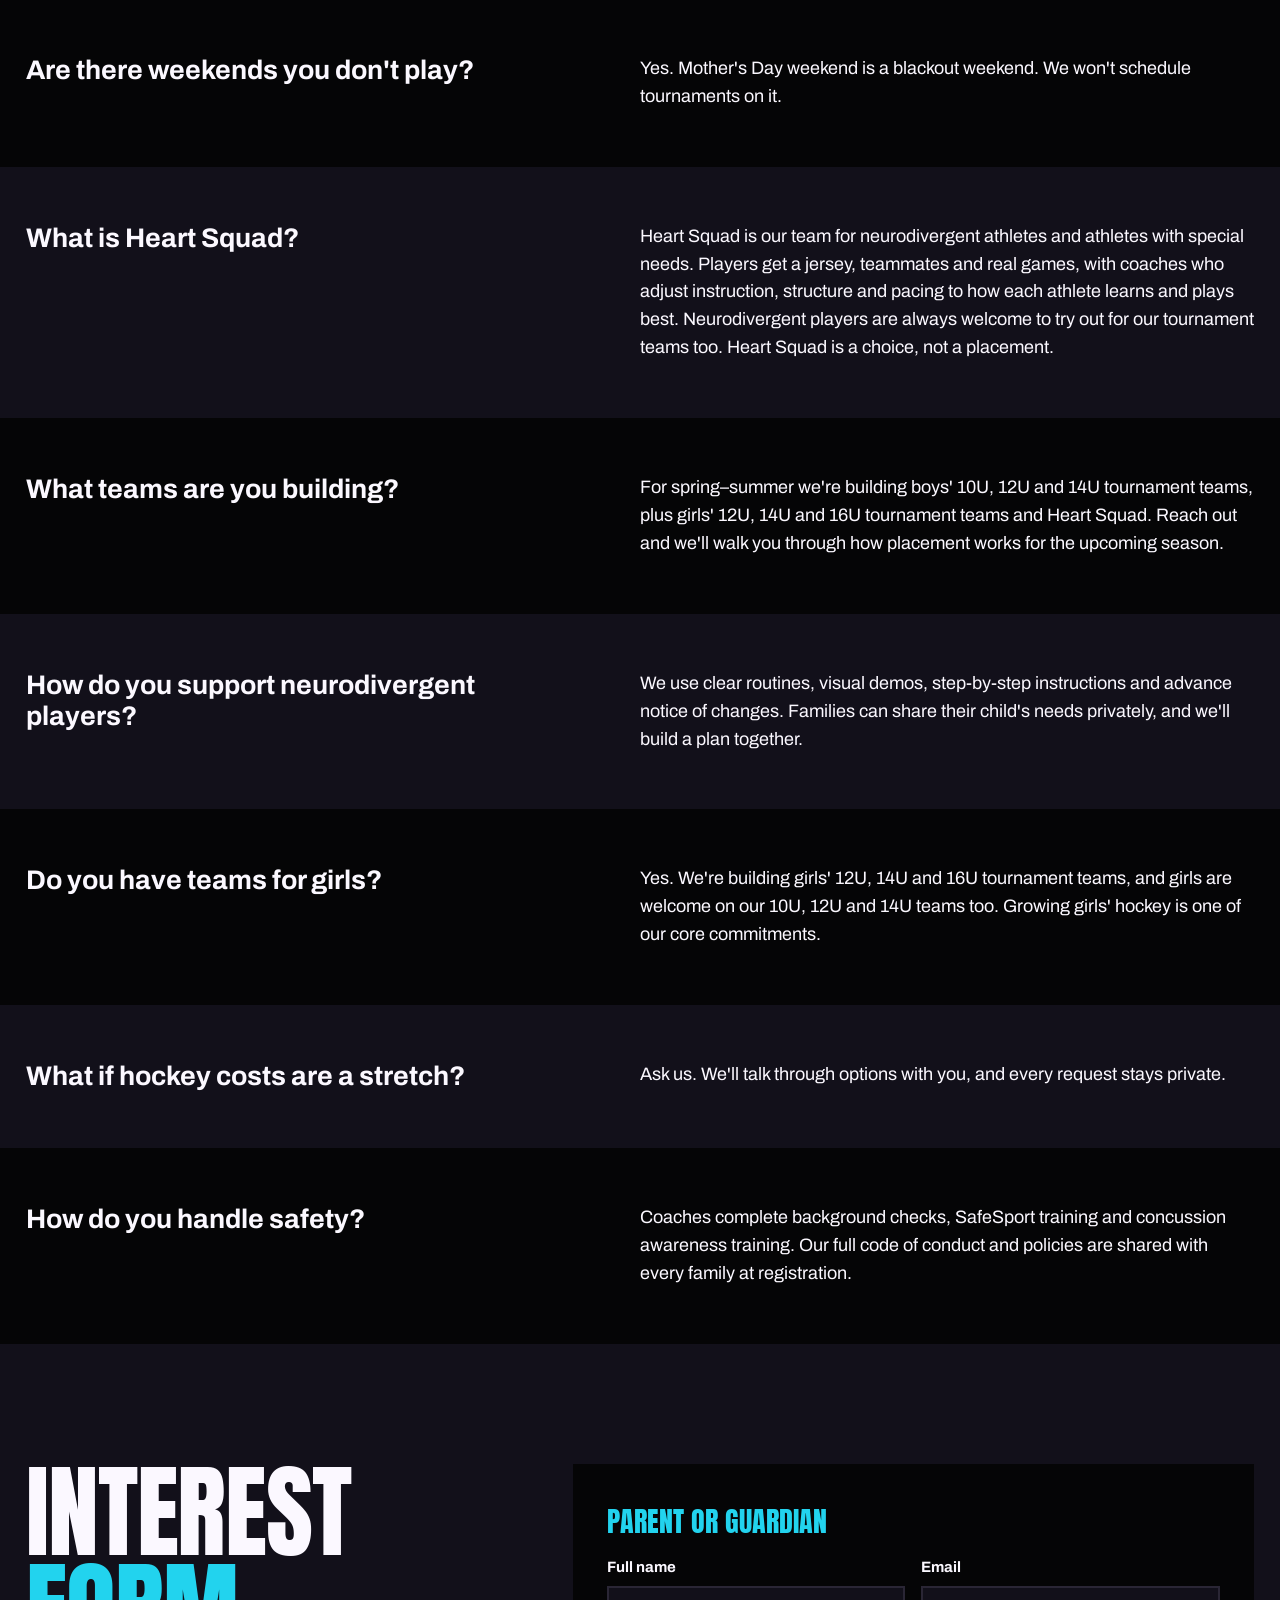
==== commit 2e437784: "Spell out June in boys 2027 schedule Co-authored-by: Perplexity <noreply@perplexity.ai>" ====
--- a/index.html
+++ b/index.html
@@ -93,7 +93,7 @@
         <h3 id="b1-title" class="sched-ages">10U · 12U · 14U <span>Boys</span></h3>
         <ul class="sched-list">
           <li><span class="sd">May 14–16</span><span class="sn">Cherry Blossom Showdown</span><span class="sl">Washington, DC area</span></li>
-          <li><span class="sd">Jun 25–27</span><span class="sn">CT Seabreeze Cup</span><span class="sl">Fairfield &amp; Shelton, CT</span></li>
+          <li><span class="sd">June 25–27</span><span class="sn">CT Seabreeze Cup</span><span class="sl">Fairfield &amp; Shelton, CT</span></li>
           <li><span class="sd">Aug 6–8</span><span class="sn">Summer Shootout</span><span class="sl">Hershey, PA</span></li>
         </ul>
       </div>
